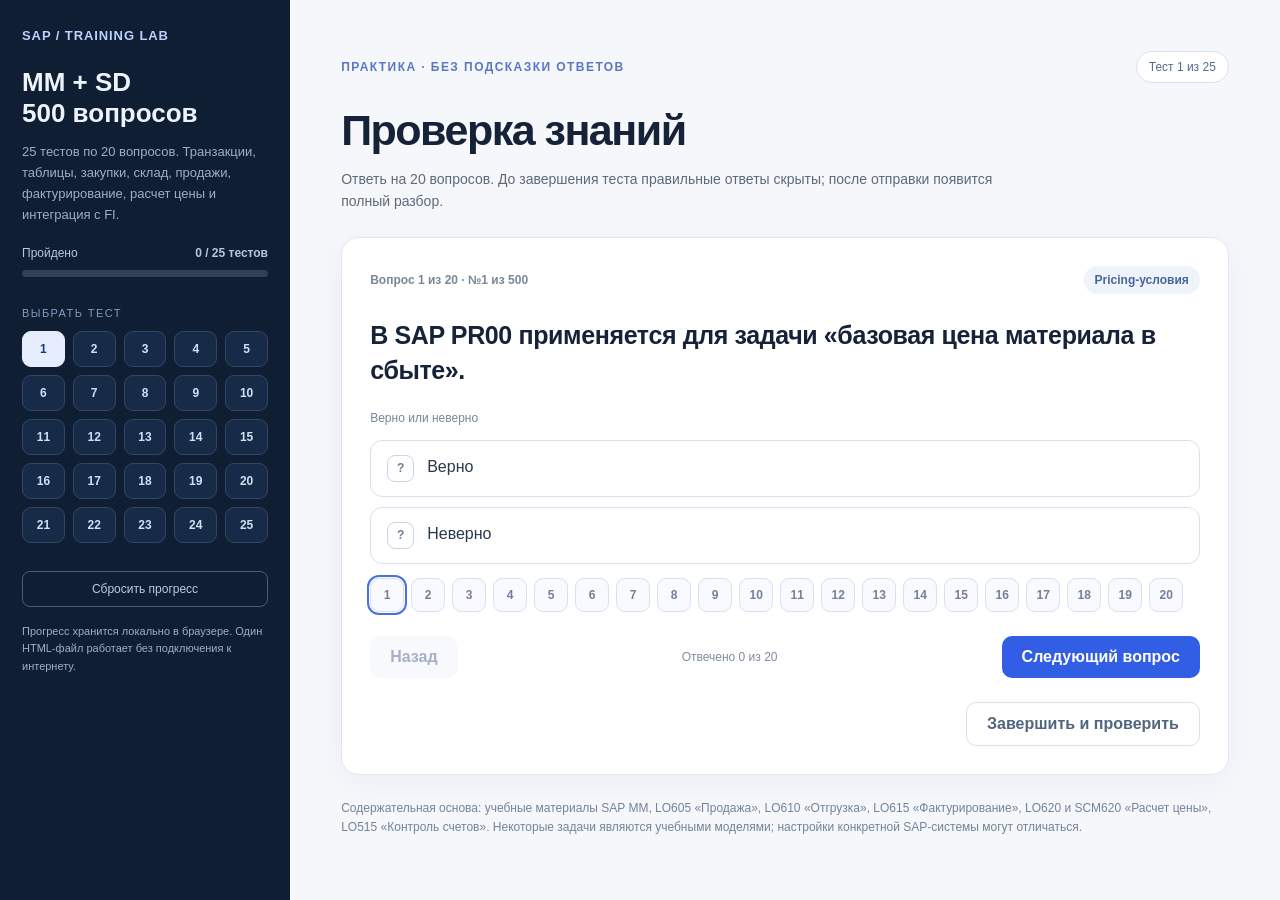
==== index.html @ 0d458604 "feat: publish SAP MM/SD trainer with 500 questions" ====
<!DOCTYPE html><html lang="ru"><head><meta charset="utf-8"><meta name="viewport" content="width=device-width,initial-scale=1"><title>SAP MM + SD · Тренажёр 500 вопросов</title><style>
:root{font-family:Inter,ui-sans-serif,-apple-system,BlinkMacSystemFont,"Segoe UI",sans-serif;color:#152238;background:#f5f7fb;--ink:#172235;--sub:#6b778a;--blue:#315ee5;--navy:#132847;--green:#1b7b5c;--red:#b33a43;--line:#dfe5ef}
*{box-sizing:border-box} body{margin:0} button{font:inherit;cursor:pointer}button:disabled{cursor:not-allowed;opacity:.44} .shell{display:flex;min-height:100vh}.sidebar{background:#101e34;color:#edf3fb;width:290px;flex:0 0 290px;padding:28px 22px;position:sticky;top:0;height:100vh;overflow:auto} .logo{font-weight:800;letter-spacing:.07em;font-size:13px;color:#bdd0ff}.sidebar h1{font-size:26px;line-height:1.2;margin:24px 0 12px}.sidebar p{font-size:13px;color:#9caec8;line-height:1.6}.statline{display:flex;justify-content:space-between;font-size:12px;color:#b6c7df;margin:20px 0 10px}.meter{height:7px;border-radius:30px;background:#314059;overflow:hidden}.meter span{display:block;height:100%;width:0;background:#88adff;border-radius:30px;transition:width .25s}.nav-title{margin:30px 0 12px;font-size:11px;text-transform:uppercase;letter-spacing:.13em;color:#839bbd}.sets{display:grid;grid-template-columns:repeat(5,1fr);gap:8px}.sets button{border:1px solid #334660;background:#172b48;color:#d2dff3;border-radius:9px;padding:10px 0;font-weight:700;font-size:12px}.sets button.active{background:#e5edff;color:#173887;border-color:#e5edff}.sets button.done{border-color:#2f806d;color:#9bebcd}.main{flex:1;min-width:0;padding:36px clamp(18px,4vw,76px);max-width:1180px;margin:auto}.top{display:flex;justify-content:space-between;gap:12px;align-items:center;margin-bottom:24px}.eyebrow{font-size:12px;letter-spacing:.12em;font-weight:750;color:#5878c3;text-transform:uppercase}.chip{border:1px solid #d8e2f4;border-radius:99px;background:white;color:#556b90;padding:8px 12px;font-size:12px}.heading{font-size:clamp(28px,3.6vw,43px);letter-spacing:-.035em;line-height:1.1;margin:7px 0 12px}.intro{color:#5d697a;font-size:14px;line-height:1.6;max-width:700px}.panel{background:white;border:1px solid #e2e6ee;border-radius:18px;box-shadow:0 8px 34px rgba(30,48,92,.045);padding:28px;margin:24px 0}.question-top{display:flex;justify-content:space-between;align-items:center;gap:12px;color:#7b8797;font-size:12px;font-weight:700}.topic{background:#eff3fc;color:#47669c;padding:7px 11px;border-radius:100px}.qtitle{font-size:clamp(19px,2.2vw,25px);line-height:1.43;letter-spacing:-.015em;margin:24px 0 22px;font-weight:730}.qtype{font-size:12px;color:#75869b;margin:0 0 15px}.opt{display:flex;gap:13px;text-align:left;align-items:flex-start;padding:14px 16px;border-radius:12px;border:1px solid #d9e1ee;background:#fff;width:100%;margin-bottom:10px;color:#29384d;line-height:1.45;transition:.13s}.opt:hover:not(:disabled){background:#f6f9ff;border-color:#95abe5}.opt.selected{background:#edf3ff;border-color:#5078dd}.opt .letter{border-radius:8px;border:1px solid #cbd5e5;min-width:27px;height:27px;display:grid;place-items:center;font-size:12px;font-weight:800;color:#6d7d92}.opt.selected .letter{color:#fff;background:#315ee5;border-color:#315ee5}.question-numbers{display:flex;flex-wrap:wrap;gap:7px;margin-top:14px}.question-numbers button{border:1px solid #d7e1f0;background:#f8faff;color:#738196;border-radius:9px;min-width:34px;height:34px;font-weight:700;font-size:12px}.question-numbers button.answered{background:#e5edff;color:#3457ad;border-color:#b5c9ff}.question-numbers button.active{outline:2px solid #4771e0;outline-offset:1px}.foot{display:flex;justify-content:space-between;align-items:center;gap:10px;margin-top:24px;flex-wrap:wrap}.btn{border:0;border-radius:10px;padding:12px 20px;font-weight:750;background:#315ee5;color:white}.btn.secondary{background:#eef2fb;color:#344d7e}.btn.dark{background:#152a49}.btn.ghost{border:1px solid #d9e1ee;color:#52657f;background:white}.tiny{font-size:12px;color:#7f8b9f}.score{font-size:54px;font-weight:850;letter-spacing:-.06em;margin:7px 0;color:#14335a}.metric-grid{display:grid;grid-template-columns:repeat(3,1fr);gap:12px;margin:19px 0}.metric{background:#f5f8fe;border-radius:12px;padding:14px}.metric b{font-size:25px}.metric span{display:block;font-size:12px;color:#667892;margin-top:5px}.result-card{border:1px solid #dde4ed;border-radius:14px;margin:12px 0;padding:18px 20px}.result-head{display:flex;gap:12px;align-items:center;margin-bottom:12px}.status{font-size:11px;font-weight:800;border-radius:7px;padding:6px 9px;background:#eaf7f0;color:#227256}.status.bad{background:#fff0f1;color:#ac3942}.choice{padding:10px 12px;border-radius:9px;border:1px solid #e0e5ec;margin:7px 0;font-size:13px;line-height:1.5}.choice.good{border-color:#9bd8ba;background:#edf9f2}.choice.bad{border-color:#e8a9ae;background:#fff2f2}.choice .why{display:block;color:#687485;font-size:12px;margin-top:6px}.flag{font-size:11px;font-weight:800;margin-left:7px;color:#155d43}.choice.bad .flag{color:#a73440}.detail-label{color:#718199;font-size:12px;margin-top:14px}.section-divider{height:1px;background:#e6ebf2;margin:25px 0}.summary-results{max-height:520px;overflow:auto}.filterbar{display:flex;gap:8px;flex-wrap:wrap;margin:18px 0}.filterbar button{border:1px solid #dce4ee;border-radius:9px;padding:9px 12px;background:#fff;color:#617089;font-size:13px}.filterbar button.active{background:#19395f;color:white}.warn{background:#fff8e8;border:1px solid #f2d79d;border-radius:10px;padding:12px 14px;font-size:13px;color:#8b6324;margin-top:12px}.smallcaps{font-size:11px;letter-spacing:.1em;color:#879ab3;text-transform:uppercase;font-weight:800} .footnote{font-size:12px;line-height:1.6;color:#738398}.focus-visible:focus{outline:2px solid #315ee5} .startbox{border-radius:13px;background:#f1f5fc;padding:20px;margin-top:20px}.hidden{display:none!important} .mobilebar{display:none} .reset{border:1px solid #475d7b;color:#bacbe2;background:transparent;border-radius:8px;padding:10px;font-size:12px;width:100%;margin-top:28px} @media(max-width:830px){.shell{display:block}.sidebar{position:relative;height:auto;width:100%;padding:20px}.sidebar h1{font-size:19px;margin:10px 0}.sidebar p{display:none}.sets{grid-template-columns:repeat(13,minmax(30px,1fr));overflow:auto}.nav-title{margin:14px 0 8px}.main{padding:22px 15px}.panel{padding:19px}.top{margin-top:2px}.metric-grid{grid-template-columns:repeat(3,1fr)}.sidebar .reset{margin-top:14px}}
</style></head><body><div class="shell"><aside class="sidebar"><div class="logo">SAP / TRAINING LAB</div><h1>MM + SD<br>500 вопросов</h1><p>25 тестов по 20 вопросов. Транзакции, таблицы, закупки, склад, продажи, фактурирование, расчет цены и интеграция с FI.</p><div class="statline"><span>Пройдено</span><b id="progressText">0 / 25 тестов</b></div><div class="meter"><span id="progress"></span></div><div class="nav-title">Выбрать тест</div><div id="setNav" class="sets"></div><button onclick="resetAll()" class="reset">Сбросить прогресс</button><p style="font-size:11px;margin-top:16px">Прогресс хранится локально в браузере. Один HTML-файл работает без подключения к интернету.</p></aside><main class="main"><div class="top"><span class="eyebrow">Практика · без подсказки ответов</span><span class="chip" id="testNum">Тест 1 из 25</span></div><h2 class="heading" id="pageTitle">Проверка знаний</h2><p class="intro" id="intro"></p><section class="panel" id="content"></section><p class="footnote">Содержательная основа: учебные материалы SAP MM, LO605 «Продажа», LO610 «Отгрузка», LO615 «Фактурирование», LO620 и SCM620 «Расчет цены», LO515 «Контроль счетов». Некоторые задачи являются учебными моделями; настройки конкретной SAP-системы могут отличаться.</p></main></div><script>
const BANK = [{"topic":"Pricing-условия","type":"tf","question":"В SAP PR00 применяется для задачи «базовая цена материала в сбыте».","options":[{"id":"true","label":"Верно","correct":true,"feedback":"Утверждение верно: PR00 — базовая цена материала в сбыте."},{"id":"false","label":"Неверно","correct":false,"feedback":"Неверная оценка: PR00 действительно означает «базовая цена материала в сбыте»."}],"explanation":"Утверждение верно: PR00 — базовая цена материала в сбыте.","id":1},{"topic":"MM-организация","type":"multi","question":"Выберите все правильные соответствия для раздела «MM-организация». ","options":[{"id":"A","label":"Company Code (балансовая единица) — ответственный закупщик либо группа сотрудников","correct":false,"feedback":"Для Company Code (балансовая единица) правильное назначение: организационная единица финансовой отчетности; описание в варианте относится к другому объекту."},{"id":"B","label":"Client (мандант) — высший изолированный уровень данных SAP","correct":true,"feedback":"Это корректное соответствие для Client (мандант)."},{"id":"C","label":"Purchasing Group (группа закупок) — организационная единица финансовой отчетности","correct":false,"feedback":"Для Purchasing Group (группа закупок) правильное назначение: ответственный закупщик либо группа сотрудников; описание в варианте относится к другому объекту."},{"id":"D","label":"Purchasing Organization (закупочная организация) — единица, отвечающая за закупки и условия с поставщиками","correct":true,"feedback":"Это корректное соответствие для Purchasing Organization (закупочная организация)."}],"explanation":"Правильные пары сопоставляют код или термин с его назначением; в неверных парах описания переставлены.","id":2},{"topic":"MM-движения","type":"tf","question":"В SAP 201 применяется для задачи «отпуск материала на место возникновения затрат».","options":[{"id":"true","label":"Верно","correct":true,"feedback":"Утверждение верно: 201 — отпуск материала на место возникновения затрат."},{"id":"false","label":"Неверно","correct":false,"feedback":"Неверная оценка: 201 действительно означает «отпуск материала на место возникновения затрат»."}],"explanation":"Утверждение верно: 201 — отпуск материала на место возникновения затрат.","id":3},{"topic":"SD-виды фактур","type":"single","question":"Нужно создать информационный документ для таможни без проводки дебиторской задолженности. Какой вид фактуры подходит?","options":[{"id":"A","label":"F2","correct":false,"feedback":"F2 не соответствует описанному действию; его назначение: стандартная фактура клиенту."},{"id":"B","label":"S1","correct":false,"feedback":"S1 не соответствует описанному действию; его назначение: сторнирование стандартной фактуры."},{"id":"C","label":"G2","correct":false,"feedback":"G2 не соответствует описанному действию; его назначение: кредитовое авизо клиенту."},{"id":"D","label":"F8","correct":true,"feedback":"F8 — счет-проформа, который не формирует обычную FI-проводку."}],"explanation":"F8 — счет-проформа, который не формирует обычную FI-проводку.","id":4},{"topic":"SD-процессы","type":"multi","question":"Выберите все правильные соответствия для раздела «SD-процессы». ","options":[{"id":"A","label":"Packing (упаковка) — оформление упаковки подготовленного товара","correct":true,"feedback":"Это корректное соответствие для Packing (упаковка)."},{"id":"B","label":"Sales Document Type (вид торгового документа) — управление обработкой торгового документа","correct":true,"feedback":"Это корректное соответствие для Sales Document Type (вид торгового документа)."},{"id":"C","label":"Item (позиция) Category (тип позиции) — определение подтверждаемого количества и срока","correct":false,"feedback":"Для Item (позиция) Category (тип позиции) правильное назначение: управление обработкой позиции торгового документа; описание в варианте относится к другому объекту."},{"id":"D","label":"Availability Check (проверка доступности) — управление обработкой позиции торгового документа","correct":false,"feedback":"Для Availability Check (проверка доступности) правильное назначение: определение подтверждаемого количества и срока; описание в варианте относится к другому объекту."}],"explanation":"Правильные пары сопоставляют код или термин с его назначением; в неверных парах описания переставлены.","id":5},{"topic":"SD-организация","type":"tf","question":"В SAP Division (сектор) применяется для задачи «организационная единица, отвечающая за сбыт».","options":[{"id":"true","label":"Верно","correct":false,"feedback":"Неверная оценка: Division (сектор) имеет другое назначение — организационная единица для направления ассортимента."},{"id":"false","label":"Неверно","correct":true,"feedback":"Утверждение неверно: Division (сектор) — организационная единица для направления ассортимента; формулировка «организационная единица, отвечающая за сбыт» относится к Sales Organization (сбытовая организация)."}],"explanation":"Утверждение неверно: Division (сектор) — организационная единица для направления ассортимента; формулировка «организационная единица, отвечающая за сбыт» относится к Sales Organization (сбытовая организация).","id":6},{"topic":"FI-транзакции","type":"single","question":"Какое назначение у объекта FBL1H?","options":[{"id":"A","label":"просмотр отдельных позиций основного счета","correct":false,"feedback":"Просмотр отдельных позиций основного счета — назначение FBL3H, а не FBL1H."},{"id":"B","label":"ручная исходящая оплата поставщику","correct":false,"feedback":"Ручная исходящая оплата поставщику — назначение F-53, а не FBL1H."},{"id":"C","label":"просмотр отдельных позиций поставщика","correct":true,"feedback":"FBL1H соответствует назначению: просмотр отдельных позиций поставщика."},{"id":"D","label":"изменение разрешенных полей бухгалтерского документа","correct":false,"feedback":"Изменение разрешенных полей бухгалтерского документа — назначение FB02, а не FBL1H."}],"explanation":"FBL1H: просмотр отдельных позиций поставщика. Контекст: кредиторская задолженность.","id":7},{"topic":"Технические транзакции","type":"single","question":"Какое назначение у объекта COND_AV?","options":[{"id":"A","label":"просмотр содержимого таблиц SAP","correct":false,"feedback":"Просмотр содержимого таблиц sap — назначение SE16N, а не COND_AV."},{"id":"B","label":"доступ к пользовательской настройке SAP","correct":false,"feedback":"Доступ к пользовательской настройке sap — назначение SPRO, а не COND_AV."},{"id":"C","label":"область массового ведения условий в контексте курса","correct":true,"feedback":"COND_AV соответствует назначению: область массового ведения условий в контексте курса."},{"id":"D","label":"ведение меню области","correct":false,"feedback":"Ведение меню области — назначение SE43, а не COND_AV."}],"explanation":"COND_AV: область массового ведения условий в контексте курса. Контекст: расчет цены.","id":8},{"topic":"SD-транзакции","type":"single","question":"Какое назначение у объекта VL10A?","options":[{"id":"A","label":"создание записи условия цены","correct":false,"feedback":"Создание записи условия цены — назначение VK11, а не VL10A."},{"id":"B","label":"сторнирование отпуска материала по исходящей поставке","correct":false,"feedback":"Сторнирование отпуска материала по исходящей поставке — назначение VL09, а не VL10A."},{"id":"C","label":"изменение заказа клиента","correct":false,"feedback":"Изменение заказа клиента — назначение VA02, а не VL10A."},{"id":"D","label":"список заказов к созданию поставок","correct":true,"feedback":"VL10A соответствует назначению: список заказов к созданию поставок."}],"explanation":"VL10A: список заказов к созданию поставок. Контекст: отгрузка.","id":9},{"topic":"SAP-таблицы","type":"single","question":"Какой код или термин соответствует задаче «количественная шкала записи условия» в разделе «SAP-таблицы»?","options":[{"id":"A","label":"KONH","correct":false,"feedback":"KONH соответствует другой операции: заголовок записи условия."},{"id":"B","label":"T052","correct":false,"feedback":"T052 соответствует другой операции: условия платежа."},{"id":"C","label":"KONM","correct":true,"feedback":"KONM используется для задачи: количественная шкала записи условия."},{"id":"D","label":"VBRP","correct":false,"feedback":"VBRP соответствует другой операции: позиции документа фактуры."}],"explanation":"Искомый объект — KONM. Количественная шкала записи условия.","id":10},{"topic":"MM-транзакции","type":"multi","question":"Выберите все правильные соответствия для раздела «MM-транзакции». ","options":[{"id":"A","label":"ME23N — просмотр заказа на поставку","correct":true,"feedback":"Это корректное соответствие для ME23N."},{"id":"B","label":"MB21 — изменение основной записи материала","correct":false,"feedback":"Для MB21 правильное назначение: создание резервирования; описание в варианте относится к другому объекту."},{"id":"C","label":"MM02 — создание резервирования","correct":false,"feedback":"Для MM02 правильное назначение: изменение основной записи материала; описание в варианте относится к другому объекту."},{"id":"D","label":"ME11 — создание инфозаписи закупки","correct":true,"feedback":"Это корректное соответствие для ME11."}],"explanation":"Правильные пары сопоставляют код или термин с его назначением; в неверных парах описания переставлены.","id":11},{"topic":"SAP-поля","type":"single","question":"Какое назначение у объекта KOMPAZD?","options":[{"id":"A","label":"группа расчета цены материала","correct":false,"feedback":"Группа расчета цены материала — назначение KONDM, а не KOMPAZD."},{"id":"B","label":"статус обработки записи условия","correct":false,"feedback":"Статус обработки записи условия — назначение KBSTAT, а не KOMPAZD."},{"id":"C","label":"статус деблокирования записи условия","correct":false,"feedback":"Статус деблокирования записи условия — назначение KFRST, а не KOMPAZD."},{"id":"D","label":"коммуникационная структура для доступа к данным pricing","correct":true,"feedback":"KOMPAZD соответствует назначению: коммуникационная структура для доступа к данным pricing."}],"explanation":"KOMPAZD: коммуникационная структура для доступа к данным pricing. Контекст: настройка.","id":12},{"topic":"Pricing-типы копирования","type":"single","question":"Какое назначение у объекта G?","options":[{"id":"A","label":"перенос цены с повторным определением налогов","correct":true,"feedback":"G соответствует назначению: перенос цены с повторным определением налогов."},{"id":"B","label":"перенос ценовых элементов без изменений","correct":false,"feedback":"Перенос ценовых элементов без изменений — назначение D, а не G."},{"id":"C","label":"перенос цены с повторным определением фрахта","correct":false,"feedback":"Перенос цены с повторным определением фрахта — назначение H, а не G."},{"id":"D","label":"копирование условий с обновлением шкал","correct":false,"feedback":"Копирование условий с обновлением шкал — назначение A, а не G."}],"explanation":"G: перенос цены с повторным определением налогов. Контекст: копирование цен.","id":13},{"topic":"Pricing-исключение","type":"single","question":"Какое назначение у объекта D?","options":[{"id":"A","label":"выбор наименее выгодной записи одного вида условия","correct":false,"feedback":"Выбор наименее выгодной записи одного вида условия — назначение E, а не D."},{"id":"B","label":"выбор наиболее выгодной записи одного вида условия","correct":false,"feedback":"Выбор наиболее выгодной записи одного вида условия — назначение B, а не D."},{"id":"C","label":"отключение второй группы при наличии условия первой","correct":true,"feedback":"D соответствует назначению: отключение второй группы при наличии условия первой."},{"id":"D","label":"сравнение двух групп по итоговой цене и выбор наиболее выгодной","correct":false,"feedback":"Сравнение двух групп по итоговой цене и выбор наиболее выгодной — назначение C, а не D."}],"explanation":"D: отключение второй группы при наличии условия первой. Контекст: исключение условий.","id":14},{"topic":"SD-партнеры","type":"single","question":"Какое назначение у объекта Sold-to Party (заказчик)?","options":[{"id":"A","label":"сторона, оплачивающая счет","correct":false,"feedback":"Сторона, оплачивающая счет — назначение Payer (плательщик), а не Sold-to Party (заказчик)."},{"id":"B","label":"сторона, получающая документ фактуры","correct":false,"feedback":"Сторона, получающая документ фактуры — назначение Bill-to Party (получатель счета), а не Sold-to Party (заказчик)."},{"id":"C","label":"сторона, размещающая заказ","correct":true,"feedback":"Sold-to Party (заказчик) соответствует назначению: сторона, размещающая заказ."},{"id":"D","label":"сторона, получающая поставку","correct":false,"feedback":"Сторона, получающая поставку — назначение Ship-to Party (получатель материала), а не Sold-to Party (заказчик)."}],"explanation":"Sold-to Party (заказчик): сторона, размещающая заказ. Контекст: партнерские функции.","id":15},{"topic":"Pricing-понятия","type":"single","question":"Нужно ограничить сумму применения скидки накопленным максимумом. Какой механизм подходит?","options":[{"id":"A","label":"Subtotal (промежуточная сумма)","correct":false,"feedback":"Subtotal (промежуточная сумма) не соответствует описанному действию; его назначение: сохранение промежуточного значения в схеме."},{"id":"B","label":"Header Condition (условие заголовка)","correct":false,"feedback":"Header Condition (условие заголовка) не соответствует описанному действию; его назначение: условие на весь документ с распределением по позициям."},{"id":"C","label":"Condition Update (обновление условия)","correct":true,"feedback":"Обновление условия отслеживает накопленные суммы и предельные значения."},{"id":"D","label":"Condition Index (индекс условий)","correct":false,"feedback":"Condition Index (индекс условий) не соответствует описанному действию; его назначение: инструмент поиска и анализа записей условий."}],"explanation":"Обновление условия отслеживает накопленные суммы и предельные значения.","id":16},{"topic":"Pricing-условия","type":"tf","question":"В SAP NRAB применяется для задачи «скидка для включенного натурального рабата в одной строке».","options":[{"id":"true","label":"Верно","correct":true,"feedback":"Утверждение верно: NRAB — скидка для включенного натурального рабата в одной строке."},{"id":"false","label":"Неверно","correct":false,"feedback":"Неверная оценка: NRAB действительно означает «скидка для включенного натурального рабата в одной строке»."}],"explanation":"Утверждение верно: NRAB — скидка для включенного натурального рабата в одной строке.","id":17},{"topic":"MM-организация","type":"single","question":"Какое назначение у объекта Storage Location (склад)?","options":[{"id":"A","label":"единица учета запасов в пределах завода","correct":true,"feedback":"Storage Location (склад) соответствует назначению: единица учета запасов в пределах завода."},{"id":"B","label":"организационная единица финансовой отчетности","correct":false,"feedback":"Организационная единица финансовой отчетности — назначение Company Code (балансовая единица), а не Storage Location (склад)."},{"id":"C","label":"единица, отвечающая за закупки и условия с поставщиками","correct":false,"feedback":"Единица, отвечающая за закупки и условия с поставщиками — назначение Purchasing Organization (закупочная организация), а не Storage Location (склад)."},{"id":"D","label":"высший изолированный уровень данных SAP","correct":false,"feedback":"Высший изолированный уровень данных sap — назначение Client (мандант), а не Storage Location (склад)."}],"explanation":"Storage Location (склад): единица учета запасов в пределах завода. Контекст: организационная структура.","id":18},{"topic":"MM-движения","type":"single","question":"Товар требуется вернуть поставщику по отдельному заказу на возврат. Какое движение применить?","options":[{"id":"A","label":"161","correct":true,"feedback":"161 относится к возврату по заказу на возврат."},{"id":"B","label":"102","correct":false,"feedback":"102 не соответствует описанному действию; его назначение: сторнирование поступления по движению 101."},{"id":"C","label":"601","correct":false,"feedback":"601 не соответствует описанному действию; его назначение: отпуск материала клиенту при отгрузке."},{"id":"D","label":"122","correct":false,"feedback":"122 не соответствует описанному действию; его назначение: возврат материала поставщику относительно поступления."}],"explanation":"161 относится к возврату по заказу на возврат.","id":19},{"topic":"SD-виды фактур","type":"single","question":"Какой код или термин соответствует задаче «межфирменное кредитовое авизо» в разделе «SD-виды фактур»?","options":[{"id":"A","label":"LG","correct":false,"feedback":"LG соответствует другой операции: список кредитовых авизо."},{"id":"B","label":"IG","correct":true,"feedback":"IG используется для задачи: межфирменное кредитовое авизо."},{"id":"C","label":"LR","correct":false,"feedback":"LR соответствует другой операции: список счетов-фактур."},{"id":"D","label":"S2","correct":false,"feedback":"S2 соответствует другой операции: сторнирование кредитового авизо."}],"explanation":"Искомый объект — IG. Межфирменное кредитовое авизо.","id":20},{"topic":"SD-процессы","type":"single","question":"Какой код или термин соответствует задаче «управление обработкой торгового документа» в разделе «SD-процессы»?","options":[{"id":"A","label":"Sales Document Type (вид торгового документа)","correct":true,"feedback":"Sales Document Type (вид торгового документа) используется для задачи: управление обработкой торгового документа."},{"id":"B","label":"Availability Check (проверка доступности)","correct":false,"feedback":"Availability Check (проверка доступности) соответствует другой операции: определение подтверждаемого количества и срока."},{"id":"C","label":"Item (позиция) Category (тип позиции)","correct":false,"feedback":"Item (позиция) Category (тип позиции) соответствует другой операции: управление обработкой позиции торгового документа."},{"id":"D","label":"Schedule Line (строка графика поставок)","correct":false,"feedback":"Schedule Line (строка графика поставок) соответствует другой операции: уровень заказа с датой и подтвержденным количеством."}],"explanation":"Искомый объект — Sales Document Type (вид торгового документа). Управление обработкой торгового документа.","id":21},{"topic":"SD-организация","type":"single","question":"Какой код или термин соответствует задаче «организационная единица для региональной структуры продаж» в разделе «SD-организация»?","options":[{"id":"A","label":"Plant (завод)","correct":false,"feedback":"Plant (завод) соответствует другой операции: организационная единица для материальных запасов."},{"id":"B","label":"Sales Area (рынок сбыта)","correct":false,"feedback":"Sales Area (рынок сбыта) соответствует другой операции: комбинация сбытовой организации, канала сбыта и сектора."},{"id":"C","label":"Sales Organization (сбытовая организация)","correct":false,"feedback":"Sales Organization (сбытовая организация) соответствует другой операции: организационная единица, отвечающая за сбыт."},{"id":"D","label":"Sales Office (отдел сбыта)","correct":true,"feedback":"Sales Office (отдел сбыта) используется для задачи: организационная единица для региональной структуры продаж."}],"explanation":"Искомый объект — Sales Office (отдел сбыта). Организационная единица для региональной структуры продаж.","id":22},{"topic":"FI-транзакции","type":"multi","question":"Выберите все правильные соответствия для раздела «FI-транзакции». ","options":[{"id":"A","label":"FB03 — просмотр бухгалтерского документа","correct":true,"feedback":"Это корректное соответствие для FB03."},{"id":"B","label":"FBL3H — ручная исходящая оплата поставщику","correct":false,"feedback":"Для FBL3H правильное назначение: просмотр отдельных позиций основного счета; описание в варианте относится к другому объекту."},{"id":"C","label":"F-53 — просмотр отдельных позиций основного счета","correct":false,"feedback":"Для F-53 правильное назначение: ручная исходящая оплата поставщику; описание в варианте относится к другому объекту."},{"id":"D","label":"FAGLB03 — просмотр оборотов и сальдо основного счета","correct":true,"feedback":"Это корректное соответствие для FAGLB03."}],"explanation":"Правильные пары сопоставляют код или термин с его назначением; в неверных парах описания переставлены.","id":23},{"topic":"Технические транзакции","type":"single","question":"Какой код или термин соответствует задаче «доступ к пользовательской настройке SAP» в разделе «Технические транзакции»?","options":[{"id":"A","label":"SE43","correct":false,"feedback":"SE43 соответствует другой операции: ведение меню области."},{"id":"B","label":"SE16N","correct":false,"feedback":"SE16N соответствует другой операции: просмотр содержимого таблиц SAP."},{"id":"C","label":"COND_AV","correct":false,"feedback":"COND_AV соответствует другой операции: область массового ведения условий в контексте курса."},{"id":"D","label":"SPRO","correct":true,"feedback":"SPRO используется для задачи: доступ к пользовательской настройке SAP."}],"explanation":"Искомый объект — SPRO. Доступ к пользовательской настройке sap.","id":24},{"topic":"SD-транзакции","type":"tf","question":"В SAP VF01 применяется для задачи «создание исходящей поставки».","options":[{"id":"true","label":"Верно","correct":false,"feedback":"Неверная оценка: VF01 имеет другое назначение — создание документа фактуры."},{"id":"false","label":"Неверно","correct":true,"feedback":"Утверждение неверно: VF01 — создание документа фактуры; формулировка «создание исходящей поставки» относится к VL01N."}],"explanation":"Утверждение неверно: VF01 — создание документа фактуры; формулировка «создание исходящей поставки» относится к VL01N.","id":25},{"topic":"SAP-таблицы","type":"single","question":"Для бонуса необходимо посмотреть данные соглашения. Какая таблица?","options":[{"id":"A","label":"KONA","correct":true,"feedback":"KONA связана с соглашениями о бонусе."},{"id":"B","label":"VBRP","correct":false,"feedback":"VBRP не соответствует описанному действию; его назначение: позиции документа фактуры."},{"id":"C","label":"KONP","correct":false,"feedback":"KONP не соответствует описанному действию; его назначение: позиция записи условия."},{"id":"D","label":"T052","correct":false,"feedback":"T052 не соответствует описанному действию; его назначение: условия платежа."}],"explanation":"KONA связана с соглашениями о бонусе.","id":26},{"topic":"MM-транзакции","type":"single","question":"Какое назначение у объекта MM02?","options":[{"id":"A","label":"создание основной записи материала","correct":false,"feedback":"Создание основной записи материала — назначение MM01, а не MM02."},{"id":"B","label":"просмотр складских остатков","correct":false,"feedback":"Просмотр складских остатков — назначение MB52, а не MM02."},{"id":"C","label":"изменение основной записи материала","correct":true,"feedback":"MM02 соответствует назначению: изменение основной записи материала."},{"id":"D","label":"изменение резервирования","correct":false,"feedback":"Изменение резервирования — назначение MB22, а не MM02."}],"explanation":"MM02: изменение основной записи материала. Контекст: основные данные.","id":27},{"topic":"SAP-поля","type":"tf","question":"В SAP KBSTAT применяется для задачи «коммуникационная структура для доступа к данным pricing».","options":[{"id":"true","label":"Верно","correct":false,"feedback":"Неверная оценка: KBSTAT имеет другое назначение — статус обработки записи условия."},{"id":"false","label":"Неверно","correct":true,"feedback":"Утверждение неверно: KBSTAT — статус обработки записи условия; формулировка «коммуникационная структура для доступа к данным pricing» относится к KOMPAZD."}],"explanation":"Утверждение неверно: KBSTAT — статус обработки записи условия; формулировка «коммуникационная структура для доступа к данным pricing» относится к KOMPAZD.","id":28},{"topic":"Pricing-типы копирования","type":"multi","question":"Выберите все правильные соответствия для раздела «Pricing (расчет цены)-типы копирования». ","options":[{"id":"A","label":"H — повторный полный расчет цены","correct":false,"feedback":"Для H правильное назначение: перенос цены с повторным определением фрахта; описание в варианте относится к другому объекту."},{"id":"B","label":"B — перенос цены с повторным определением фрахта","correct":false,"feedback":"Для B правильное назначение: повторный полный расчет цены; описание в варианте относится к другому объекту."},{"id":"C","label":"G — перенос цены с повторным определением налогов","correct":true,"feedback":"Это корректное соответствие для G."},{"id":"D","label":"D — перенос ценовых элементов без изменений","correct":true,"feedback":"Это корректное соответствие для D."}],"explanation":"Правильные пары сопоставляют код или термин с его назначением; в неверных парах описания переставлены.","id":29},{"topic":"Pricing-исключение","type":"single","question":"Какое назначение у объекта A?","options":[{"id":"A","label":"выбор наиболее выгодного условия в группе","correct":true,"feedback":"A соответствует назначению: выбор наиболее выгодного условия в группе."},{"id":"B","label":"выбор наиболее выгодной записи одного вида условия","correct":false,"feedback":"Выбор наиболее выгодной записи одного вида условия — назначение B, а не A."},{"id":"C","label":"выбор наименее выгодного условия в группе","correct":false,"feedback":"Выбор наименее выгодного условия в группе — назначение L, а не A."},{"id":"D","label":"отключение второй группы при наличии условия первой","correct":false,"feedback":"Отключение второй группы при наличии условия первой — назначение D, а не A."}],"explanation":"A: выбор наиболее выгодного условия в группе. Контекст: исключение условий.","id":30},{"topic":"SD-партнеры","type":"single","question":"Какое назначение у объекта Bill-to Party (получатель счета)?","options":[{"id":"A","label":"сторона, оплачивающая счет","correct":false,"feedback":"Сторона, оплачивающая счет — назначение Payer (плательщик), а не Bill-to Party (получатель счета)."},{"id":"B","label":"сторона, получающая документ фактуры","correct":true,"feedback":"Bill-to Party (получатель счета) соответствует назначению: сторона, получающая документ фактуры."},{"id":"C","label":"сторона, получающая поставку","correct":false,"feedback":"Сторона, получающая поставку — назначение Ship-to Party (получатель материала), а не Bill-to Party (получатель счета)."},{"id":"D","label":"сторона, размещающая заказ","correct":false,"feedback":"Сторона, размещающая заказ — назначение Sold-to Party (заказчик), а не Bill-to Party (получатель счета)."}],"explanation":"Bill-to Party (получатель счета): сторона, получающая документ фактуры. Контекст: партнерские функции.","id":31},{"topic":"Pricing-понятия","type":"single","question":"Какое назначение у объекта Condition Exclusion (исключение условий)?","options":[{"id":"A","label":"деактивация конкурирующих ценовых условий","correct":true,"feedback":"Condition Exclusion (исключение условий) соответствует назначению: деактивация конкурирующих ценовых условий."},{"id":"B","label":"определяет смысл и способ расчета ценового элемента","correct":false,"feedback":"Определяет смысл и способ расчета ценового элемента — назначение Condition Type (вид условия), а не Condition Exclusion (исключение условий)."},{"id":"C","label":"условия ретроспективного бонуса по обороту","correct":false,"feedback":"Условия ретроспективного бонуса по обороту — назначение Rebate Agreement (соглашение о бонусе), а не Condition Exclusion (исключение условий)."},{"id":"D","label":"инструмент поиска и анализа записей условий","correct":false,"feedback":"Инструмент поиска и анализа записей условий — назначение Condition Index (индекс условий), а не Condition Exclusion (исключение условий)."}],"explanation":"Condition Exclusion (исключение условий): деактивация конкурирующих ценовых условий. Контекст: техника условий.","id":32},{"topic":"Pricing-условия","type":"single","question":"Нужно вычислить скидку для включенного натурального рабата без отдельной бесплатной позиции. Что применить?","options":[{"id":"A","label":"R100","correct":false,"feedback":"R100 не соответствует описанному действию; его назначение: стопроцентная скидка бесплатной позиции."},{"id":"B","label":"VPRS","correct":false,"feedback":"VPRS не соответствует описанному действию; его назначение: статистическая себестоимость материала."},{"id":"C","label":"NRAB","correct":true,"feedback":"NRAB применяется для однострочного варианта включенного натурального рабата."},{"id":"D","label":"NA00","correct":false,"feedback":"NA00 не соответствует описанному действию; его назначение: условие определения натурального рабата в учебном сценарии."}],"explanation":"NRAB применяется для однострочного варианта включенного натурального рабата.","id":33},{"topic":"MM-организация","type":"multi","question":"Выберите все правильные соответствия для раздела «MM-организация». ","options":[{"id":"A","label":"Purchasing Organization (закупочная организация) — единица, отвечающая за закупки и условия с поставщиками","correct":true,"feedback":"Это корректное соответствие для Purchasing Organization (закупочная организация)."},{"id":"B","label":"Company Code (балансовая единица) — организационная единица финансовой отчетности","correct":true,"feedback":"Это корректное соответствие для Company Code (балансовая единица)."},{"id":"C","label":"Purchasing Group (группа закупок) — единица учета запасов в пределах завода","correct":false,"feedback":"Для Purchasing Group (группа закупок) правильное назначение: ответственный закупщик либо группа сотрудников; описание в варианте относится к другому объекту."},{"id":"D","label":"Storage Location (склад) — ответственный закупщик либо группа сотрудников","correct":false,"feedback":"Для Storage Location (склад) правильное назначение: единица учета запасов в пределах завода; описание в варианте относится к другому объекту."}],"explanation":"Правильные пары сопоставляют код или термин с его назначением; в неверных парах описания переставлены.","id":34},{"topic":"MM-движения","type":"multi","question":"Выберите все правильные соответствия для раздела «MM-движения». ","options":[{"id":"A","label":"311 — отпуск материала на место возникновения затрат","correct":false,"feedback":"Для 311 правильное назначение: перемещение материала между складами внутри завода; описание в варианте относится к другому объекту."},{"id":"B","label":"201 — перемещение материала между складами внутри завода","correct":false,"feedback":"Для 201 правильное назначение: отпуск материала на место возникновения затрат; описание в варианте относится к другому объекту."},{"id":"C","label":"501 — прочее поступление материала без ссылки на заказ на поставку","correct":true,"feedback":"Это корректное соответствие для 501."},{"id":"D","label":"101 — поступление материала по заказу на поставку","correct":true,"feedback":"Это корректное соответствие для 101."}],"explanation":"Правильные пары сопоставляют код или термин с его назначением; в неверных парах описания переставлены.","id":35},{"topic":"SD-виды фактур","type":"multi","question":"Выберите все правильные соответствия для раздела «SD-виды фактур». ","options":[{"id":"A","label":"IG — межфирменное кредитовое авизо","correct":true,"feedback":"Это корректное соответствие для IG."},{"id":"B","label":"F2 — стандартная фактура клиенту","correct":true,"feedback":"Это корректное соответствие для F2."},{"id":"C","label":"L2 — сторнирование кредитового авизо","correct":false,"feedback":"Для L2 правильное назначение: дебетовое авизо клиенту; описание в варианте относится к другому объекту."},{"id":"D","label":"S2 — дебетовое авизо клиенту","correct":false,"feedback":"Для S2 правильное назначение: сторнирование кредитового авизо; описание в варианте относится к другому объекту."}],"explanation":"Правильные пары сопоставляют код или термин с его назначением; в неверных парах описания переставлены.","id":36},{"topic":"SD-процессы","type":"multi","question":"Выберите все правильные соответствия для раздела «SD-процессы». ","options":[{"id":"A","label":"Packing (упаковка) — оформление упаковки подготовленного товара","correct":true,"feedback":"Это корректное соответствие для Packing (упаковка)."},{"id":"B","label":"Schedule Line Category (тип строки графика поставок) — уровень заказа с датой и подтвержденным количеством","correct":false,"feedback":"Для Schedule Line Category (тип строки графика поставок) правильное назначение: управление обработкой графика и передачи потребностей; описание в варианте относится к другому объекту."},{"id":"C","label":"Schedule Line (строка графика поставок) — управление обработкой графика и передачи потребностей","correct":false,"feedback":"Для Schedule Line (строка графика поставок) правильное назначение: уровень заказа с датой и подтвержденным количеством; описание в варианте относится к другому объекту."},{"id":"D","label":"Post Goods Issue (отпуск материала) — проводка фактического отпуска материала клиенту","correct":true,"feedback":"Это корректное соответствие для Post Goods Issue (отпуск материала)."}],"explanation":"Правильные пары сопоставляют код или термин с его назначением; в неверных парах описания переставлены.","id":37},{"topic":"SD-организация","type":"single","question":"Какое назначение у объекта Sales Office (отдел сбыта)?","options":[{"id":"A","label":"организационная единица для материальных запасов","correct":false,"feedback":"Организационная единица для материальных запасов — назначение Plant (завод), а не Sales Office (отдел сбыта)."},{"id":"B","label":"организационная единица для региональной структуры продаж","correct":true,"feedback":"Sales Office (отдел сбыта) соответствует назначению: организационная единица для региональной структуры продаж."},{"id":"C","label":"комбинация сбытовой организации, канала сбыта и сектора","correct":false,"feedback":"Комбинация сбытовой организации, канала сбыта и сектора — назначение Sales Area (рынок сбыта), а не Sales Office (отдел сбыта)."},{"id":"D","label":"организационная единица, отвечающая за сбыт","correct":false,"feedback":"Организационная единица, отвечающая за сбыт — назначение Sales Organization (сбытовая организация), а не Sales Office (отдел сбыта)."}],"explanation":"Sales Office (отдел сбыта): организационная единица для региональной структуры продаж. Контекст: организационная структура.","id":38},{"topic":"FI-транзакции","type":"single","question":"Какое назначение у объекта FB02?","options":[{"id":"A","label":"изменение разрешенных полей бухгалтерского документа","correct":true,"feedback":"FB02 соответствует назначению: изменение разрешенных полей бухгалтерского документа."},{"id":"B","label":"просмотр бухгалтерского документа","correct":false,"feedback":"Просмотр бухгалтерского документа — назначение FB03, а не FB02."},{"id":"C","label":"просмотр оборотов и сальдо основного счета","correct":false,"feedback":"Просмотр оборотов и сальдо основного счета — назначение FAGLB03, а не FB02."},{"id":"D","label":"просмотр отдельных позиций поставщика","correct":false,"feedback":"Просмотр отдельных позиций поставщика — назначение FBL1H, а не FB02."}],"explanation":"FB02: изменение разрешенных полей бухгалтерского документа. Контекст: анализ проводок.","id":39},{"topic":"Технические транзакции","type":"single","question":"Какой код или термин соответствует задаче «просмотр содержимого таблиц SAP» в разделе «Технические транзакции»?","options":[{"id":"A","label":"SE16N","correct":true,"feedback":"SE16N используется для задачи: просмотр содержимого таблиц SAP."},{"id":"B","label":"SPRO","correct":false,"feedback":"SPRO соответствует другой операции: доступ к пользовательской настройке SAP."},{"id":"C","label":"COND_AV","correct":false,"feedback":"COND_AV соответствует другой операции: область массового ведения условий в контексте курса."},{"id":"D","label":"SE43","correct":false,"feedback":"SE43 соответствует другой операции: ведение меню области."}],"explanation":"Искомый объект — SE16N. Просмотр содержимого таблиц sap.","id":40},{"topic":"SD-транзакции","type":"single","question":"Какое назначение у объекта VA03?","options":[{"id":"A","label":"создание записи условия цены","correct":false,"feedback":"Создание записи условия цены — назначение VK11, а не VA03."},{"id":"B","label":"создание исходящей поставки","correct":false,"feedback":"Создание исходящей поставки — назначение VL01N, а не VA03."},{"id":"C","label":"просмотр документа фактуры","correct":false,"feedback":"Просмотр документа фактуры — назначение VF03, а не VA03."},{"id":"D","label":"просмотр заказа клиента","correct":true,"feedback":"VA03 соответствует назначению: просмотр заказа клиента."}],"explanation":"VA03: просмотр заказа клиента. Контекст: продажа.","id":41},{"topic":"SAP-таблицы","type":"multi","question":"Выберите все правильные соответствия для раздела «SAP-таблицы». ","options":[{"id":"A","label":"KONW — стоимостная шкала записи условия","correct":true,"feedback":"Это корректное соответствие для KONW."},{"id":"B","label":"KONH — таблицы условий с комбинациями ключевых полей","correct":false,"feedback":"Для KONH правильное назначение: заголовок записи условия; описание в варианте относится к другому объекту."},{"id":"C","label":"Axxx — заголовок записи условия","correct":false,"feedback":"Для Axxx правильное назначение: таблицы условий с комбинациями ключевых полей; описание в варианте относится к другому объекту."},{"id":"D","label":"KONM — количественная шкала записи условия","correct":true,"feedback":"Это корректное соответствие для KONM."}],"explanation":"Правильные пары сопоставляют код или термин с его назначением; в неверных парах описания переставлены.","id":42},{"topic":"MM-транзакции","type":"single","question":"Какое назначение у объекта CO09?","options":[{"id":"A","label":"анализ доступности материала","correct":true,"feedback":"CO09 соответствует назначению: анализ доступности материала."},{"id":"B","label":"просмотр основной записи материала","correct":false,"feedback":"Просмотр основной записи материала — назначение MM03, а не CO09."},{"id":"C","label":"создание заказа на поставку","correct":false,"feedback":"Создание заказа на поставку — назначение ME21N, а не CO09."},{"id":"D","label":"просмотр резервирования","correct":false,"feedback":"Просмотр резервирования — назначение MB23, а не CO09."}],"explanation":"CO09: анализ доступности материала. Контекст: проверка обеспечения.","id":43},{"topic":"SAP-поля","type":"tf","question":"В SAP KONDM применяется для задачи «коммуникационная структура для доступа к данным pricing».","options":[{"id":"true","label":"Верно","correct":false,"feedback":"Неверная оценка: KONDM имеет другое назначение — группа расчета цены материала."},{"id":"false","label":"Неверно","correct":true,"feedback":"Утверждение неверно: KONDM — группа расчета цены материала; формулировка «коммуникационная структура для доступа к данным pricing» относится к KOMPAZD."}],"explanation":"Утверждение неверно: KONDM — группа расчета цены материала; формулировка «коммуникационная структура для доступа к данным pricing» относится к KOMPAZD.","id":44},{"topic":"Pricing-типы копирования","type":"single","question":"При копировании требуется сохранить ручные скидки и пересчитать остальные условия. Какой вид расчета цен?","options":[{"id":"A","label":"C","correct":true,"feedback":"C сохраняет ручные условия и выполняет новый расчет остальных."},{"id":"B","label":"A","correct":false,"feedback":"A не соответствует описанному действию; его назначение: копирование условий с обновлением шкал."},{"id":"C","label":"D","correct":false,"feedback":"D не соответствует описанному действию; его назначение: перенос ценовых элементов без изменений."},{"id":"D","label":"B","correct":false,"feedback":"B не соответствует описанному действию; его назначение: повторный полный расчет цены."}],"explanation":"C сохраняет ручные условия и выполняет новый расчет остальных.","id":45},{"topic":"Pricing-исключение","type":"multi","question":"Выберите все правильные соответствия для раздела «Pricing (расчет цены)-исключение». ","options":[{"id":"A","label":"D — отключение второй группы при наличии условия первой","correct":true,"feedback":"Это корректное соответствие для D."},{"id":"B","label":"B — сравнение двух групп и выбор наименее выгодной","correct":false,"feedback":"Для B правильное назначение: выбор наиболее выгодной записи одного вида условия; описание в варианте относится к другому объекту."},{"id":"C","label":"F — выбор наиболее выгодной записи одного вида условия","correct":false,"feedback":"Для F правильное назначение: сравнение двух групп и выбор наименее выгодной; описание в варианте относится к другому объекту."},{"id":"D","label":"L — выбор наименее выгодного условия в группе","correct":true,"feedback":"Это корректное соответствие для L."}],"explanation":"Правильные пары сопоставляют код или термин с его назначением; в неверных парах описания переставлены.","id":46},{"topic":"SD-партнеры","type":"single","question":"Какой код или термин соответствует задаче «сторона, получающая поставку» в разделе «SD-партнеры»?","options":[{"id":"A","label":"Sold-to Party (заказчик)","correct":false,"feedback":"Sold-to Party (заказчик) соответствует другой операции: сторона, размещающая заказ."},{"id":"B","label":"Payer (плательщик)","correct":false,"feedback":"Payer (плательщик) соответствует другой операции: сторона, оплачивающая счет."},{"id":"C","label":"Ship-to Party (получатель материала)","correct":true,"feedback":"Ship-to Party (получатель материала) используется для задачи: сторона, получающая поставку."},{"id":"D","label":"Bill-to Party (получатель счета)","correct":false,"feedback":"Bill-to Party (получатель счета) соответствует другой операции: сторона, получающая документ фактуры."}],"explanation":"Искомый объект — Ship-to Party (получатель материала). Сторона, получающая поставку.","id":47},{"topic":"Pricing-понятия","type":"multi","question":"Выберите все правильные соответствия для раздела «Pricing (расчет цены)-понятия». ","options":[{"id":"A","label":"Condition Index (индекс условий) — инструмент поиска и анализа записей условий","correct":true,"feedback":"Это корректное соответствие для Condition Index (индекс условий)."},{"id":"B","label":"Requirement (потребность) — предпосылка применения условия или доступа","correct":true,"feedback":"Это корректное соответствие для Requirement (потребность)."},{"id":"C","label":"Condition Exclusion (исключение условий) — стратегия поиска действительной записи условия","correct":false,"feedback":"Для Condition Exclusion (исключение условий) правильное назначение: деактивация конкурирующих ценовых условий; описание в варианте относится к другому объекту."},{"id":"D","label":"Access Sequence (последовательность доступа) — деактивация конкурирующих ценовых условий","correct":false,"feedback":"Для Access Sequence (последовательность доступа) правильное назначение: стратегия поиска действительной записи условия; описание в варианте относится к другому объекту."}],"explanation":"Правильные пары сопоставляют код или термин с его назначением; в неверных парах описания переставлены.","id":48},{"topic":"Pricing-условия","type":"single","question":"Менеджер вручную устанавливает стоимость нетто одной позиции и деактивирует ее первоначальные условия. Что применить?","options":[{"id":"A","label":"PN00","correct":true,"feedback":"PN00 применяется на уровне отдельной позиции."},{"id":"B","label":"PMIN","correct":false,"feedback":"PMIN не соответствует описанному действию; его назначение: надбавка до минимальной цены материала."},{"id":"C","label":"AMIW","correct":false,"feedback":"AMIW не соответствует описанному действию; его назначение: статистическая минимальная стоимость заказа."},{"id":"D","label":"HM00","correct":false,"feedback":"HM00 не соответствует описанному действию; его назначение: ручная стоимость всего заказа с распределением по позициям."}],"explanation":"PN00 применяется на уровне отдельной позиции.","id":49},{"topic":"MM-организация","type":"multi","question":"Выберите все правильные соответствия для раздела «MM-организация». ","options":[{"id":"A","label":"Purchasing Group (группа закупок) — ответственный закупщик либо группа сотрудников","correct":true,"feedback":"Это корректное соответствие для Purchasing Group (группа закупок)."},{"id":"B","label":"Company Code (балансовая единица) — организационная единица финансовой отчетности","correct":true,"feedback":"Это корректное соответствие для Company Code (балансовая единица)."},{"id":"C","label":"Client (мандант) — единица, отвечающая за закупки и условия с поставщиками","correct":false,"feedback":"Для Client (мандант) правильное назначение: высший изолированный уровень данных SAP; описание в варианте относится к другому объекту."},{"id":"D","label":"Purchasing Organization (закупочная организация) — высший изолированный уровень данных SAP","correct":false,"feedback":"Для Purchasing Organization (закупочная организация) правильное назначение: единица, отвечающая за закупки и условия с поставщиками; описание в варианте относится к другому объекту."}],"explanation":"Правильные пары сопоставляют код или термин с его назначением; в неверных парах описания переставлены.","id":50},{"topic":"MM-движения","type":"single","question":"Производство запросило детали на производственный заказ. Какой типовой вид движения использовать?","options":[{"id":"A","label":"201","correct":false,"feedback":"201 не соответствует описанному действию; его назначение: отпуск материала на место возникновения затрат."},{"id":"B","label":"601","correct":false,"feedback":"601 не соответствует описанному действию; его назначение: отпуск материала клиенту при отгрузке."},{"id":"C","label":"261","correct":true,"feedback":"261 отражает отпуск на производственный заказ."},{"id":"D","label":"221","correct":false,"feedback":"221 не соответствует описанному действию; его назначение: отпуск материала на проект."}],"explanation":"261 отражает отпуск на производственный заказ.","id":51},{"topic":"SD-виды фактур","type":"single","question":"Какое назначение у объекта IV?","options":[{"id":"A","label":"сторнирование стандартной фактуры","correct":false,"feedback":"Сторнирование стандартной фактуры — назначение S1, а не IV."},{"id":"B","label":"стандартная фактура клиенту","correct":false,"feedback":"Стандартная фактура клиенту — назначение F2, а не IV."},{"id":"C","label":"межфирменное кредитовое авизо","correct":false,"feedback":"Межфирменное кредитовое авизо — назначение IG, а не IV."},{"id":"D","label":"межфирменная фактура","correct":true,"feedback":"IV соответствует назначению: межфирменная фактура."}],"explanation":"IV: межфирменная фактура. Контекст: фактурирование.","id":52},{"topic":"SD-процессы","type":"single","question":"Какое назначение у объекта Sales Order (заказ клиента)?","options":[{"id":"A","label":"торговый документ на продажу заказчику","correct":true,"feedback":"Sales Order (заказ клиента) соответствует назначению: торговый документ на продажу заказчику."},{"id":"B","label":"проводка фактического отпуска материала клиенту","correct":false,"feedback":"Проводка фактического отпуска материала клиенту — назначение Post Goods Issue (отпуск материала), а не Sales Order (заказ клиента)."},{"id":"C","label":"документ расчетов с клиентом","correct":false,"feedback":"Документ расчетов с клиентом — назначение Billing Document (документ фактуры), а не Sales Order (заказ клиента)."},{"id":"D","label":"управление обработкой графика и передачи потребностей","correct":false,"feedback":"Управление обработкой графика и передачи потребностей — назначение Schedule Line Category (тип строки графика поставок), а не Sales Order (заказ клиента)."}],"explanation":"Sales Order (заказ клиента): торговый документ на продажу заказчику. Контекст: продажа.","id":53},{"topic":"SD-организация","type":"single","question":"Какой код или термин соответствует задаче «организационная единица обработки исходящей поставки» в разделе «SD-организация»?","options":[{"id":"A","label":"Shipping Point (пункт отгрузки)","correct":true,"feedback":"Shipping Point (пункт отгрузки) используется для задачи: организационная единица обработки исходящей поставки."},{"id":"B","label":"Distribution Channel (канал сбыта)","correct":false,"feedback":"Distribution Channel (канал сбыта) соответствует другой операции: организационная единица для способа распределения продукции."},{"id":"C","label":"Sales Area (рынок сбыта)","correct":false,"feedback":"Sales Area (рынок сбыта) соответствует другой операции: комбинация сбытовой организации, канала сбыта и сектора."},{"id":"D","label":"Sales Organization (сбытовая организация)","correct":false,"feedback":"Sales Organization (сбытовая организация) соответствует другой операции: организационная единица, отвечающая за сбыт."}],"explanation":"Искомый объект — Shipping Point (пункт отгрузки). Организационная единица обработки исходящей поставки.","id":54},{"topic":"FI-транзакции","type":"single","question":"Требуется выяснить счет-корреспондент уже проведенного бухгалтерского документа. Какая транзакция?","options":[{"id":"A","label":"FBL1H","correct":false,"feedback":"FBL1H не соответствует описанному действию; его назначение: просмотр отдельных позиций поставщика."},{"id":"B","label":"FB03","correct":true,"feedback":"FB03 показывает документ бухгалтерского учета."},{"id":"C","label":"FK10N","correct":false,"feedback":"FK10N не соответствует описанному действию; его назначение: просмотр оборотов по счету поставщика."},{"id":"D","label":"FAGLB03","correct":false,"feedback":"FAGLB03 не соответствует описанному действию; его назначение: просмотр оборотов и сальдо основного счета."}],"explanation":"FB03 показывает документ бухгалтерского учета.","id":55},{"topic":"Технические транзакции","type":"tf","question":"В SAP SPRO применяется для задачи «ведение меню области».","options":[{"id":"true","label":"Верно","correct":false,"feedback":"Неверная оценка: SPRO имеет другое назначение — доступ к пользовательской настройке SAP."},{"id":"false","label":"Неверно","correct":true,"feedback":"Утверждение неверно: SPRO — доступ к пользовательской настройке SAP; формулировка «ведение меню области» относится к SE43."}],"explanation":"Утверждение неверно: SPRO — доступ к пользовательской настройке SAP; формулировка «ведение меню области» относится к SE43.","id":56},{"topic":"SD-транзакции","type":"multi","question":"Выберите все правильные соответствия для раздела «SD-транзакции». ","options":[{"id":"A","label":"VK13 — просмотр документа фактуры","correct":false,"feedback":"Для VK13 правильное назначение: просмотр записи условия цены; описание в варианте относится к другому объекту."},{"id":"B","label":"VL03N — просмотр исходящей поставки","correct":true,"feedback":"Это корректное соответствие для VL03N."},{"id":"C","label":"VL10A — список заказов к созданию поставок","correct":true,"feedback":"Это корректное соответствие для VL10A."},{"id":"D","label":"VF03 — просмотр записи условия цены","correct":false,"feedback":"Для VF03 правильное назначение: просмотр документа фактуры; описание в варианте относится к другому объекту."}],"explanation":"Правильные пары сопоставляют код или термин с его назначением; в неверных парах описания переставлены.","id":57},{"topic":"SAP-таблицы","type":"single","question":"Необходимо найти позиционные значения Condition Record (записи условия), а не ее заголовок. Какая таблица?","options":[{"id":"A","label":"KONA","correct":false,"feedback":"KONA не соответствует описанному действию; его назначение: заголовок соглашения о бонусе."},{"id":"B","label":"KONP","correct":true,"feedback":"KONP содержит позиционные данные записей условий."},{"id":"C","label":"KONH","correct":false,"feedback":"KONH не соответствует описанному действию; его назначение: заголовок записи условия."},{"id":"D","label":"KONM","correct":false,"feedback":"KONM не соответствует описанному действию; его назначение: количественная шкала записи условия."}],"explanation":"KONP содержит позиционные данные записей условий.","id":58},{"topic":"MM-транзакции","type":"multi","question":"Выберите все правильные соответствия для раздела «MM-транзакции». ","options":[{"id":"A","label":"MB21 — создание резервирования","correct":true,"feedback":"Это корректное соответствие для MB21."},{"id":"B","label":"MM02 — изменение основной записи материала","correct":true,"feedback":"Это корректное соответствие для MM02."},{"id":"C","label":"ME23N — просмотр складских остатков","correct":false,"feedback":"Для ME23N правильное назначение: просмотр заказа на поставку; описание в варианте относится к другому объекту."},{"id":"D","label":"MB52 — просмотр заказа на поставку","correct":false,"feedback":"Для MB52 правильное назначение: просмотр складских остатков; описание в варианте относится к другому объекту."}],"explanation":"Правильные пары сопоставляют код или термин с его назначением; в неверных парах описания переставлены.","id":59},{"topic":"SAP-поля","type":"single","question":"В групповом условии используется группа цен материала. Какое поле проверять?","options":[{"id":"A","label":"KFRST","correct":false,"feedback":"KFRST не соответствует описанному действию; его назначение: статус деблокирования записи условия."},{"id":"B","label":"KBSTAT","correct":false,"feedback":"KBSTAT не соответствует описанному действию; его назначение: статус обработки записи условия."},{"id":"C","label":"KONDM","correct":true,"feedback":"KONDM используется для группировки материалов."},{"id":"D","label":"KOMPAZD","correct":false,"feedback":"KOMPAZD не соответствует описанному действию; его назначение: коммуникационная структура для доступа к данным pricing."}],"explanation":"KONDM используется для группировки материалов.","id":60},{"topic":"Pricing-типы копирования","type":"single","question":"Какое назначение у объекта C?","options":[{"id":"A","label":"повторный полный расчет цены","correct":false,"feedback":"Повторный полный расчет цены — назначение B, а не C."},{"id":"B","label":"сохранение ручных условий с перерасчетом остальных","correct":true,"feedback":"C соответствует назначению: сохранение ручных условий с перерасчетом остальных."},{"id":"C","label":"перенос цены с повторным определением налогов","correct":false,"feedback":"Перенос цены с повторным определением налогов — назначение G, а не C."},{"id":"D","label":"копирование условий с обновлением шкал","correct":false,"feedback":"Копирование условий с обновлением шкал — назначение A, а не C."}],"explanation":"C: сохранение ручных условий с перерасчетом остальных. Контекст: копирование цен.","id":61},{"topic":"Pricing-исключение","type":"multi","question":"Выберите все правильные соответствия для раздела «Pricing (расчет цены)-исключение». ","options":[{"id":"A","label":"E — выбор наименее выгодной записи одного вида условия","correct":true,"feedback":"Это корректное соответствие для E."},{"id":"B","label":"F — выбор наиболее выгодного условия в группе","correct":false,"feedback":"Для F правильное назначение: сравнение двух групп и выбор наименее выгодной; описание в варианте относится к другому объекту."},{"id":"C","label":"D — отключение второй группы при наличии условия первой","correct":true,"feedback":"Это корректное соответствие для D."},{"id":"D","label":"A — сравнение двух групп и выбор наименее выгодной","correct":false,"feedback":"Для A правильное назначение: выбор наиболее выгодного условия в группе; описание в варианте относится к другому объекту."}],"explanation":"Правильные пары сопоставляют код или термин с его назначением; в неверных парах описания переставлены.","id":62},{"topic":"SD-партнеры","type":"multi","question":"Выберите все правильные соответствия для раздела «SD-партнеры». ","options":[{"id":"A","label":"Payer (плательщик) — сторона, оплачивающая счет","correct":true,"feedback":"Это корректное соответствие для Payer (плательщик)."},{"id":"B","label":"Bill-to Party (получатель счета) — сторона, получающая поставку","correct":false,"feedback":"Для Bill-to Party (получатель счета) правильное назначение: сторона, получающая документ фактуры; описание в варианте относится к другому объекту."},{"id":"C","label":"Ship-to Party (получатель материала) — сторона, получающая документ фактуры","correct":false,"feedback":"Для Ship-to Party (получатель материала) правильное назначение: сторона, получающая поставку; описание в варианте относится к другому объекту."},{"id":"D","label":"Sold-to Party (заказчик) — сторона, размещающая заказ","correct":true,"feedback":"Это корректное соответствие для Sold-to Party (заказчик)."}],"explanation":"Правильные пары сопоставляют код или термин с его назначением; в неверных парах описания переставлены.","id":63},{"topic":"Pricing-понятия","type":"single","question":"Какое назначение у объекта Condition Update (обновление условия)?","options":[{"id":"A","label":"контроль накопленных величин и ограничений условия","correct":true,"feedback":"Condition Update (обновление условия) соответствует назначению: контроль накопленных величин и ограничений условия."},{"id":"B","label":"агрегация базы нескольких позиций для шкалы","correct":false,"feedback":"Агрегация базы нескольких позиций для шкалы — назначение Group Condition (групповое условие), а не Condition Update (обновление условия)."},{"id":"C","label":"настройка переноса данных между последующими документами","correct":false,"feedback":"Настройка переноса данных между последующими документами — назначение Copy Control (управление копированием), а не Condition Update (обновление условия)."},{"id":"D","label":"условие без собственной последовательности доступа","correct":false,"feedback":"Условие без собственной последовательности доступа — назначение Supplementary Condition (дополнительное условие), а не Condition Update (обновление условия)."}],"explanation":"Condition Update (обновление условия): контроль накопленных величин и ограничений условия. Контекст: техника условий.","id":64},{"topic":"Pricing-условия","type":"single","question":"Какой код или термин соответствует задаче «скидка для включенного натурального рабата в одной строке» в разделе «Pricing (расчет цены)-условия»?","options":[{"id":"A","label":"HI01","correct":false,"feedback":"HI01 соответствует другой операции: скидка по иерархии клиентов."},{"id":"B","label":"PN00","correct":false,"feedback":"PN00 соответствует другой операции: ручная стоимость нетто позиции."},{"id":"C","label":"NRAB","correct":true,"feedback":"NRAB используется для задачи: скидка для включенного натурального рабата в одной строке."},{"id":"D","label":"HM00","correct":false,"feedback":"HM00 соответствует другой операции: ручная стоимость всего заказа с распределением по позициям."}],"explanation":"Искомый объект — NRAB. Скидка для включенного натурального рабата в одной строке.","id":65},{"topic":"MM-организация","type":"tf","question":"В SAP Client (мандант) применяется для задачи «высший изолированный уровень данных SAP».","options":[{"id":"true","label":"Верно","correct":true,"feedback":"Утверждение верно: Client (мандант) — высший изолированный уровень данных SAP."},{"id":"false","label":"Неверно","correct":false,"feedback":"Неверная оценка: Client (мандант) действительно означает «высший изолированный уровень данных SAP»."}],"explanation":"Утверждение верно: Client (мандант) — высший изолированный уровень данных SAP.","id":66},{"topic":"MM-движения","type":"single","question":"Какой код или термин соответствует задаче «перемещение материала между складами внутри завода» в разделе «MM-движения»?","options":[{"id":"A","label":"311","correct":true,"feedback":"311 используется для задачи: перемещение материала между складами внутри завода."},{"id":"B","label":"101","correct":false,"feedback":"101 соответствует другой операции: поступление материала по заказу на поставку."},{"id":"C","label":"221","correct":false,"feedback":"221 соответствует другой операции: отпуск материала на проект."},{"id":"D","label":"561","correct":false,"feedback":"561 соответствует другой операции: ввод начальных остатков."}],"explanation":"Искомый объект — 311. Перемещение материала между складами внутри завода.","id":67},{"topic":"SD-виды фактур","type":"single","question":"Какое назначение у объекта F8?","options":[{"id":"A","label":"межфирменная фактура","correct":false,"feedback":"Межфирменная фактура — назначение IV, а не F8."},{"id":"B","label":"счет-проформа без бухгалтерской проводки","correct":true,"feedback":"F8 соответствует назначению: счет-проформа без бухгалтерской проводки."},{"id":"C","label":"кредитовое авизо клиенту","correct":false,"feedback":"Кредитовое авизо клиенту — назначение G2, а не F8."},{"id":"D","label":"межфирменное кредитовое авизо","correct":false,"feedback":"Межфирменное кредитовое авизо — назначение IG, а не F8."}],"explanation":"F8: счет-проформа без бухгалтерской проводки. Контекст: фактурирование.","id":68},{"topic":"SD-процессы","type":"tf","question":"В SAP Outbound Delivery (исходящая поставка) применяется для задачи «документ подготовки и обработки отгрузки».","options":[{"id":"true","label":"Верно","correct":true,"feedback":"Утверждение верно: Outbound Delivery (исходящая поставка) — документ подготовки и обработки отгрузки."},{"id":"false","label":"Неверно","correct":false,"feedback":"Неверная оценка: Outbound Delivery (исходящая поставка) действительно означает «документ подготовки и обработки отгрузки»."}],"explanation":"Утверждение верно: Outbound Delivery (исходящая поставка) — документ подготовки и обработки отгрузки.","id":69},{"topic":"SD-организация","type":"single","question":"Какой код или термин соответствует задаче «организационная единица для материальных запасов» в разделе «SD-организация»?","options":[{"id":"A","label":"Plant (завод)","correct":true,"feedback":"Plant (завод) используется для задачи: организационная единица для материальных запасов."},{"id":"B","label":"Distribution Channel (канал сбыта)","correct":false,"feedback":"Distribution Channel (канал сбыта) соответствует другой операции: организационная единица для способа распределения продукции."},{"id":"C","label":"Sales Office (отдел сбыта)","correct":false,"feedback":"Sales Office (отдел сбыта) соответствует другой операции: организационная единица для региональной структуры продаж."},{"id":"D","label":"Shipping Point (пункт отгрузки)","correct":false,"feedback":"Shipping Point (пункт отгрузки) соответствует другой операции: организационная единица обработки исходящей поставки."}],"explanation":"Искомый объект — Plant (завод). Организационная единица для материальных запасов.","id":70},{"topic":"FI-транзакции","type":"tf","question":"В SAP FK10N применяется для задачи «просмотр оборотов по счету поставщика».","options":[{"id":"true","label":"Верно","correct":true,"feedback":"Утверждение верно: FK10N — просмотр оборотов по счету поставщика."},{"id":"false","label":"Неверно","correct":false,"feedback":"Неверная оценка: FK10N действительно означает «просмотр оборотов по счету поставщика»."}],"explanation":"Утверждение верно: FK10N — просмотр оборотов по счету поставщика.","id":71},{"topic":"Технические транзакции","type":"multi","question":"Выберите все правильные соответствия для раздела «Технические транзакции». ","options":[{"id":"A","label":"SE43 — ведение меню области","correct":true,"feedback":"Это корректное соответствие для SE43."},{"id":"B","label":"COND_AV — доступ к пользовательской настройке SAP","correct":false,"feedback":"Для COND_AV правильное назначение: область массового ведения условий в контексте курса; описание в варианте относится к другому объекту."},{"id":"C","label":"SE16N — просмотр содержимого таблиц SAP","correct":true,"feedback":"Это корректное соответствие для SE16N."},{"id":"D","label":"SPRO — область массового ведения условий в контексте курса","correct":false,"feedback":"Для SPRO правильное назначение: доступ к пользовательской настройке SAP; описание в варианте относится к другому объекту."}],"explanation":"Правильные пары сопоставляют код или термин с его назначением; в неверных парах описания переставлены.","id":72},{"topic":"SD-транзакции","type":"multi","question":"Выберите все правильные соответствия для раздела «SD-транзакции». ","options":[{"id":"A","label":"VF03 — список заказов клиентов","correct":false,"feedback":"Для VF03 правильное назначение: просмотр документа фактуры; описание в варианте относится к другому объекту."},{"id":"B","label":"VA03 — просмотр заказа клиента","correct":true,"feedback":"Это корректное соответствие для VA03."},{"id":"C","label":"VA05 — просмотр документа фактуры","correct":false,"feedback":"Для VA05 правильное назначение: список заказов клиентов; описание в варианте относится к другому объекту."},{"id":"D","label":"VL01N — создание исходящей поставки","correct":true,"feedback":"Это корректное соответствие для VL01N."}],"explanation":"Правильные пары сопоставляют код или термин с его назначением; в неверных парах описания переставлены.","id":73},{"topic":"SAP-таблицы","type":"single","question":"Какое назначение у объекта T052?","options":[{"id":"A","label":"заголовок соглашения о бонусе","correct":false,"feedback":"Заголовок соглашения о бонусе — назначение KONA, а не T052."},{"id":"B","label":"заголовок записи условия","correct":false,"feedback":"Заголовок записи условия — назначение KONH, а не T052."},{"id":"C","label":"условия платежа","correct":true,"feedback":"T052 соответствует назначению: условия платежа."},{"id":"D","label":"количественная шкала записи условия","correct":false,"feedback":"Количественная шкала записи условия — назначение KONM, а не T052."}],"explanation":"T052: условия платежа. Контекст: платежи.","id":74},{"topic":"MM-транзакции","type":"tf","question":"В SAP MM03 применяется для задачи «просмотр резервирования».","options":[{"id":"true","label":"Верно","correct":false,"feedback":"Неверная оценка: MM03 имеет другое назначение — просмотр основной записи материала."},{"id":"false","label":"Неверно","correct":true,"feedback":"Утверждение неверно: MM03 — просмотр основной записи материала; формулировка «просмотр резервирования» относится к MB23."}],"explanation":"Утверждение неверно: MM03 — просмотр основной записи материала; формулировка «просмотр резервирования» относится к MB23.","id":75},{"topic":"SAP-поля","type":"single","question":"Какое назначение у объекта KBSTAT?","options":[{"id":"A","label":"коммуникационная структура для доступа к данным pricing","correct":false,"feedback":"Коммуникационная структура для доступа к данным pricing — назначение KOMPAZD, а не KBSTAT."},{"id":"B","label":"статус деблокирования записи условия","correct":false,"feedback":"Статус деблокирования записи условия — назначение KFRST, а не KBSTAT."},{"id":"C","label":"статус обработки записи условия","correct":true,"feedback":"KBSTAT соответствует назначению: статус обработки записи условия."},{"id":"D","label":"группа расчета цены материала","correct":false,"feedback":"Группа расчета цены материала — назначение KONDM, а не KBSTAT."}],"explanation":"KBSTAT: статус обработки записи условия. Контекст: согласование.","id":76},{"topic":"Pricing-типы копирования","type":"single","question":"Какое назначение у объекта H?","options":[{"id":"A","label":"перенос ценовых элементов без изменений","correct":false,"feedback":"Перенос ценовых элементов без изменений — назначение D, а не H."},{"id":"B","label":"перенос цены с повторным определением налогов","correct":false,"feedback":"Перенос цены с повторным определением налогов — назначение G, а не H."},{"id":"C","label":"перенос цены с повторным определением фрахта","correct":true,"feedback":"H соответствует назначению: перенос цены с повторным определением фрахта."},{"id":"D","label":"копирование условий с обновлением шкал","correct":false,"feedback":"Копирование условий с обновлением шкал — назначение A, а не H."}],"explanation":"H: перенос цены с повторным определением фрахта. Контекст: копирование цен.","id":77},{"topic":"Pricing-исключение","type":"single","question":"Условие первой группы найдено; вторая группа не должна учитываться, без сравнения скидок. Какой метод?","options":[{"id":"A","label":"C","correct":false,"feedback":"C не соответствует описанному действию; его назначение: сравнение двух групп по итоговой цене и выбор наиболее выгодной."},{"id":"B","label":"B","correct":false,"feedback":"B не соответствует описанному действию; его назначение: выбор наиболее выгодной записи одного вида условия."},{"id":"C","label":"D","correct":true,"feedback":"D исключает вторую группу при найденном условии первой."},{"id":"D","label":"A","correct":false,"feedback":"A не соответствует описанному действию; его назначение: выбор наиболее выгодного условия в группе."}],"explanation":"D исключает вторую группу при найденном условии первой.","id":78},{"topic":"SD-партнеры","type":"single","question":"Какой код или термин соответствует задаче «сторона, получающая документ фактуры» в разделе «SD-партнеры»?","options":[{"id":"A","label":"Ship-to Party (получатель материала)","correct":false,"feedback":"Ship-to Party (получатель материала) соответствует другой операции: сторона, получающая поставку."},{"id":"B","label":"Bill-to Party (получатель счета)","correct":true,"feedback":"Bill-to Party (получатель счета) используется для задачи: сторона, получающая документ фактуры."},{"id":"C","label":"Payer (плательщик)","correct":false,"feedback":"Payer (плательщик) соответствует другой операции: сторона, оплачивающая счет."},{"id":"D","label":"Sold-to Party (заказчик)","correct":false,"feedback":"Sold-to Party (заказчик) соответствует другой операции: сторона, размещающая заказ."}],"explanation":"Искомый объект — Bill-to Party (получатель счета). Сторона, получающая документ фактуры.","id":79},{"topic":"Pricing-понятия","type":"single","question":"Какое назначение у объекта Supplementary Condition (дополнительное условие)?","options":[{"id":"A","label":"предпосылка применения условия или доступа","correct":false,"feedback":"Предпосылка применения условия или доступа — назначение Requirement (потребность), а не Supplementary Condition (дополнительное условие)."},{"id":"B","label":"условие без собственной последовательности доступа","correct":true,"feedback":"Supplementary Condition (дополнительное условие) соответствует назначению: условие без собственной последовательности доступа."},{"id":"C","label":"настройка переноса данных между последующими документами","correct":false,"feedback":"Настройка переноса данных между последующими документами — назначение Copy Control (управление копированием), а не Supplementary Condition (дополнительное условие)."},{"id":"D","label":"изменение базы расчета условия","correct":false,"feedback":"Изменение базы расчета условия — назначение Alternative Base Formula (альтернативная формула базиса), а не Supplementary Condition (дополнительное условие)."}],"explanation":"Supplementary Condition (дополнительное условие): условие без собственной последовательности доступа. Контекст: техника условий.","id":80},{"topic":"Pricing-условия","type":"tf","question":"В SAP K007 применяется для задачи «процентная скидка клиенту».","options":[{"id":"true","label":"Верно","correct":true,"feedback":"Утверждение верно: K007 — процентная скидка клиенту."},{"id":"false","label":"Неверно","correct":false,"feedback":"Неверная оценка: K007 действительно означает «процентная скидка клиенту»."}],"explanation":"Утверждение верно: K007 — процентная скидка клиенту.","id":81},{"topic":"MM-организация","type":"single","question":"Какое назначение у объекта Company Code (балансовая единица)?","options":[{"id":"A","label":"единица учета запасов в пределах завода","correct":false,"feedback":"Единица учета запасов в пределах завода — назначение Storage Location (склад), а не Company Code (балансовая единица)."},{"id":"B","label":"организационная единица финансовой отчетности","correct":true,"feedback":"Company Code (балансовая единица) соответствует назначению: организационная единица финансовой отчетности."},{"id":"C","label":"единица, отвечающая за закупки и условия с поставщиками","correct":false,"feedback":"Единица, отвечающая за закупки и условия с поставщиками — назначение Purchasing Organization (закупочная организация), а не Company Code (балансовая единица)."},{"id":"D","label":"высший изолированный уровень данных SAP","correct":false,"feedback":"Высший изолированный уровень данных sap — назначение Client (мандант), а не Company Code (балансовая единица)."}],"explanation":"Company Code (балансовая единица): организационная единица финансовой отчетности. Контекст: организационная структура.","id":82},{"topic":"MM-движения","type":"multi","question":"Выберите все правильные соответствия для раздела «MM-движения». ","options":[{"id":"A","label":"161 — возврат материала по заказу на возврат поставщику","correct":true,"feedback":"Это корректное соответствие для 161."},{"id":"B","label":"103 — отпуск материала клиенту при отгрузке","correct":false,"feedback":"Для 103 правильное назначение: поступление в блокированный запас приемки без оценки; описание в варианте относится к другому объекту."},{"id":"C","label":"312 — сторнирование перемещения по движению 311","correct":true,"feedback":"Это корректное соответствие для 312."},{"id":"D","label":"601 — поступление в блокированный запас приемки без оценки","correct":false,"feedback":"Для 601 правильное назначение: отпуск материала клиенту при отгрузке; описание в варианте относится к другому объекту."}],"explanation":"Правильные пары сопоставляют код или термин с его назначением; в неверных парах описания переставлены.","id":83},{"topic":"SD-виды фактур","type":"multi","question":"Выберите все правильные соответствия для раздела «SD-виды фактур». ","options":[{"id":"A","label":"F2 — счет-проформа без бухгалтерской проводки","correct":false,"feedback":"Для F2 правильное назначение: стандартная фактура клиенту; описание в варианте относится к другому объекту."},{"id":"B","label":"F8 — стандартная фактура клиенту","correct":false,"feedback":"Для F8 правильное назначение: счет-проформа без бухгалтерской проводки; описание в варианте относится к другому объекту."},{"id":"C","label":"S2 — сторнирование кредитового авизо","correct":true,"feedback":"Это корректное соответствие для S2."},{"id":"D","label":"S1 — сторнирование стандартной фактуры","correct":true,"feedback":"Это корректное соответствие для S1."}],"explanation":"Правильные пары сопоставляют код или термин с его назначением; в неверных парах описания переставлены.","id":84},{"topic":"SD-процессы","type":"tf","question":"В SAP Packing (упаковка) применяется для задачи «оформление упаковки подготовленного товара».","options":[{"id":"true","label":"Верно","correct":true,"feedback":"Утверждение верно: Packing (упаковка) — оформление упаковки подготовленного товара."},{"id":"false","label":"Неверно","correct":false,"feedback":"Неверная оценка: Packing (упаковка) действительно означает «оформление упаковки подготовленного товара»."}],"explanation":"Утверждение верно: Packing (упаковка) — оформление упаковки подготовленного товара.","id":85},{"topic":"SD-организация","type":"single","question":"Какое назначение у объекта Shipping Point (пункт отгрузки)?","options":[{"id":"A","label":"организационная единица обработки исходящей поставки","correct":true,"feedback":"Shipping Point (пункт отгрузки) соответствует назначению: организационная единица обработки исходящей поставки."},{"id":"B","label":"организационная единица для способа распределения продукции","correct":false,"feedback":"Организационная единица для способа распределения продукции — назначение Distribution Channel (канал сбыта), а не Shipping Point (пункт отгрузки)."},{"id":"C","label":"организационная единица для региональной структуры продаж","correct":false,"feedback":"Организационная единица для региональной структуры продаж — назначение Sales Office (отдел сбыта), а не Shipping Point (пункт отгрузки)."},{"id":"D","label":"комбинация сбытовой организации, канала сбыта и сектора","correct":false,"feedback":"Комбинация сбытовой организации, канала сбыта и сектора — назначение Sales Area (рынок сбыта), а не Shipping Point (пункт отгрузки)."}],"explanation":"Shipping Point (пункт отгрузки): организационная единица обработки исходящей поставки. Контекст: отгрузка.","id":86},{"topic":"FI-транзакции","type":"multi","question":"Выберите все правильные соответствия для раздела «FI-транзакции». ","options":[{"id":"A","label":"FBL1H — просмотр отдельных позиций поставщика","correct":true,"feedback":"Это корректное соответствие для FBL1H."},{"id":"B","label":"FK10N — ручная исходящая оплата поставщику","correct":false,"feedback":"Для FK10N правильное назначение: просмотр оборотов по счету поставщика; описание в варианте относится к другому объекту."},{"id":"C","label":"FBL3H — просмотр отдельных позиций основного счета","correct":true,"feedback":"Это корректное соответствие для FBL3H."},{"id":"D","label":"F-53 — просмотр оборотов по счету поставщика","correct":false,"feedback":"Для F-53 правильное назначение: ручная исходящая оплата поставщику; описание в варианте относится к другому объекту."}],"explanation":"Правильные пары сопоставляют код или термин с его назначением; в неверных парах описания переставлены.","id":87},{"topic":"Технические транзакции","type":"tf","question":"В SAP COND_AV применяется для задачи «область массового ведения условий в контексте курса».","options":[{"id":"true","label":"Верно","correct":true,"feedback":"Утверждение верно: COND_AV — область массового ведения условий в контексте курса."},{"id":"false","label":"Неверно","correct":false,"feedback":"Неверная оценка: COND_AV действительно означает «область массового ведения условий в контексте курса»."}],"explanation":"Утверждение верно: COND_AV — область массового ведения условий в контексте курса.","id":88},{"topic":"SD-транзакции","type":"single","question":"Какой код или термин соответствует задаче «изменение записи условия цены» в разделе «SD-транзакции»?","options":[{"id":"A","label":"VK12","correct":true,"feedback":"VK12 используется для задачи: изменение записи условия цены."},{"id":"B","label":"VA01","correct":false,"feedback":"VA01 соответствует другой операции: создание заказа клиента."},{"id":"C","label":"VL10A","correct":false,"feedback":"VL10A соответствует другой операции: список заказов к созданию поставок."},{"id":"D","label":"VL09","correct":false,"feedback":"VL09 соответствует другой операции: сторнирование отпуска материала по исходящей поставке."}],"explanation":"Искомый объект — VK12. Изменение записи условия цены.","id":89},{"topic":"SAP-таблицы","type":"multi","question":"Выберите все правильные соответствия для раздела «SAP-таблицы». ","options":[{"id":"A","label":"KONA — заголовок соглашения о бонусе","correct":true,"feedback":"Это корректное соответствие для KONA."},{"id":"B","label":"KONH — заголовок записи условия","correct":true,"feedback":"Это корректное соответствие для KONH."},{"id":"C","label":"T052 — стоимостная шкала записи условия","correct":false,"feedback":"Для T052 правильное назначение: условия платежа; описание в варианте относится к другому объекту."},{"id":"D","label":"KONW — условия платежа","correct":false,"feedback":"Для KONW правильное назначение: стоимостная шкала записи условия; описание в варианте относится к другому объекту."}],"explanation":"Правильные пары сопоставляют код или термин с его назначением; в неверных парах описания переставлены.","id":90},{"topic":"MM-транзакции","type":"tf","question":"В SAP ME12 применяется для задачи «просмотр инфозаписи закупки».","options":[{"id":"true","label":"Верно","correct":false,"feedback":"Неверная оценка: ME12 имеет другое назначение — изменение инфозаписи закупки."},{"id":"false","label":"Неверно","correct":true,"feedback":"Утверждение неверно: ME12 — изменение инфозаписи закупки; формулировка «просмотр инфозаписи закупки» относится к ME13."}],"explanation":"Утверждение неверно: ME12 — изменение инфозаписи закупки; формулировка «просмотр инфозаписи закупки» относится к ME13.","id":91},{"topic":"SAP-поля","type":"single","question":"Какое назначение у объекта KONDM?","options":[{"id":"A","label":"коммуникационная структура для доступа к данным pricing","correct":false,"feedback":"Коммуникационная структура для доступа к данным pricing — назначение KOMPAZD, а не KONDM."},{"id":"B","label":"группа расчета цены материала","correct":true,"feedback":"KONDM соответствует назначению: группа расчета цены материала."},{"id":"C","label":"статус деблокирования записи условия","correct":false,"feedback":"Статус деблокирования записи условия — назначение KFRST, а не KONDM."},{"id":"D","label":"статус обработки записи условия","correct":false,"feedback":"Статус обработки записи условия — назначение KBSTAT, а не KONDM."}],"explanation":"KONDM: группа расчета цены материала. Контекст: групповые условия.","id":92},{"topic":"Pricing-типы копирования","type":"single","question":"Какое назначение у объекта D?","options":[{"id":"A","label":"копирование условий с обновлением шкал","correct":false,"feedback":"Копирование условий с обновлением шкал — назначение A, а не D."},{"id":"B","label":"перенос цены с повторным определением налогов","correct":false,"feedback":"Перенос цены с повторным определением налогов — назначение G, а не D."},{"id":"C","label":"перенос ценовых элементов без изменений","correct":true,"feedback":"D соответствует назначению: перенос ценовых элементов без изменений."},{"id":"D","label":"повторный полный расчет цены","correct":false,"feedback":"Повторный полный расчет цены — назначение B, а не D."}],"explanation":"D: перенос ценовых элементов без изменений. Контекст: копирование цен.","id":93},{"topic":"Pricing-исключение","type":"single","question":"Какое назначение у объекта B?","options":[{"id":"A","label":"выбор наименее выгодного условия в группе","correct":false,"feedback":"Выбор наименее выгодного условия в группе — назначение L, а не B."},{"id":"B","label":"выбор наиболее выгодного условия в группе","correct":false,"feedback":"Выбор наиболее выгодного условия в группе — назначение A, а не B."},{"id":"C","label":"сравнение двух групп и выбор наименее выгодной","correct":false,"feedback":"Сравнение двух групп и выбор наименее выгодной — назначение F, а не B."},{"id":"D","label":"выбор наиболее выгодной записи одного вида условия","correct":true,"feedback":"B соответствует назначению: выбор наиболее выгодной записи одного вида условия."}],"explanation":"B: выбор наиболее выгодной записи одного вида условия. Контекст: исключение условий.","id":94},{"topic":"SD-партнеры","type":"tf","question":"В SAP Payer (плательщик) применяется для задачи «сторона, получающая поставку».","options":[{"id":"true","label":"Верно","correct":false,"feedback":"Неверная оценка: Payer (плательщик) имеет другое назначение — сторона, оплачивающая счет."},{"id":"false","label":"Неверно","correct":true,"feedback":"Утверждение неверно: Payer (плательщик) — сторона, оплачивающая счет; формулировка «сторона, получающая поставку» относится к Ship-to Party (получатель материала)."}],"explanation":"Утверждение неверно: Payer (плательщик) — сторона, оплачивающая счет; формулировка «сторона, получающая поставку» относится к Ship-to Party (получатель материала).","id":95},{"topic":"Pricing-понятия","type":"single","question":"Нужно смоделировать для клиента цены множества материалов без создания заказов. Какой инструмент?","options":[{"id":"A","label":"Supplementary Condition (дополнительное условие)","correct":false,"feedback":"Supplementary Condition (дополнительное условие) не соответствует описанному действию; его назначение: условие без собственной последовательности доступа."},{"id":"B","label":"Condition Table (таблица условий)","correct":false,"feedback":"Condition Table (таблица условий) не соответствует описанному действию; его назначение: набор полей ключа записи условия."},{"id":"C","label":"Condition Index (индекс условий)","correct":false,"feedback":"Condition Index (индекс условий) не соответствует описанному действию; его назначение: инструмент поиска и анализа записей условий."},{"id":"D","label":"Net Price List (прейскурант нетто)","correct":true,"feedback":"Прейскурант нетто моделирует цену по набору материалов."}],"explanation":"Прейскурант нетто моделирует цену по набору материалов.","id":96},{"topic":"Pricing-условия","type":"tf","question":"В SAP AMIW применяется для задачи «статистическая себестоимость материала».","options":[{"id":"true","label":"Верно","correct":false,"feedback":"Неверная оценка: AMIW имеет другое назначение — статистическая минимальная стоимость заказа."},{"id":"false","label":"Неверно","correct":true,"feedback":"Утверждение неверно: AMIW — статистическая минимальная стоимость заказа; формулировка «статистическая себестоимость материала» относится к VPRS."}],"explanation":"Утверждение неверно: AMIW — статистическая минимальная стоимость заказа; формулировка «статистическая себестоимость материала» относится к VPRS.","id":97},{"topic":"MM-организация","type":"single","question":"Какой код или термин соответствует задаче «высший изолированный уровень данных SAP» в разделе «MM-организация»?","options":[{"id":"A","label":"Purchasing Organization (закупочная организация)","correct":false,"feedback":"Purchasing Organization (закупочная организация) соответствует другой операции: единица, отвечающая за закупки и условия с поставщиками."},{"id":"B","label":"Storage Location (склад)","correct":false,"feedback":"Storage Location (склад) соответствует другой операции: единица учета запасов в пределах завода."},{"id":"C","label":"Purchasing Group (группа закупок)","correct":false,"feedback":"Purchasing Group (группа закупок) соответствует другой операции: ответственный закупщик либо группа сотрудников."},{"id":"D","label":"Client (мандант)","correct":true,"feedback":"Client (мандант) используется для задачи: высший изолированный уровень данных SAP."}],"explanation":"Искомый объект — Client (мандант). Высший изолированный уровень данных sap.","id":98},{"topic":"MM-движения","type":"single","question":"Какой код или термин соответствует задаче «списание материала в отходы или утилизацию» в разделе «MM-движения»?","options":[{"id":"A","label":"551","correct":true,"feedback":"551 используется для задачи: списание материала в отходы или утилизацию."},{"id":"B","label":"102","correct":false,"feedback":"102 соответствует другой операции: сторнирование поступления по движению 101."},{"id":"C","label":"301","correct":false,"feedback":"301 соответствует другой операции: перемещение материала между заводами."},{"id":"D","label":"601","correct":false,"feedback":"601 соответствует другой операции: отпуск материала клиенту при отгрузке."}],"explanation":"Искомый объект — 551. Списание материала в отходы или утилизацию.","id":99},{"topic":"SD-виды фактур","type":"single","question":"Какое назначение у объекта G2?","options":[{"id":"A","label":"кредитовое авизо клиенту","correct":true,"feedback":"G2 соответствует назначению: кредитовое авизо клиенту."},{"id":"B","label":"сторнирование стандартной фактуры","correct":false,"feedback":"Сторнирование стандартной фактуры — назначение S1, а не G2."},{"id":"C","label":"межфирменное кредитовое авизо","correct":false,"feedback":"Межфирменное кредитовое авизо — назначение IG, а не G2."},{"id":"D","label":"счет-проформа без бухгалтерской проводки","correct":false,"feedback":"Счет-проформа без бухгалтерской проводки — назначение F8, а не G2."}],"explanation":"G2: кредитовое авизо клиенту. Контекст: корректировка.","id":100},{"topic":"SD-процессы","type":"multi","question":"Выберите все правильные соответствия для раздела «SD-процессы». ","options":[{"id":"A","label":"Availability Check (проверка доступности) — определение подтверждаемого количества и срока","correct":true,"feedback":"Это корректное соответствие для Availability Check (проверка доступности)."},{"id":"B","label":"Sales Document Type (вид торгового документа) — проводка фактического отпуска материала клиенту","correct":false,"feedback":"Для Sales Document Type (вид торгового документа) правильное назначение: управление обработкой торгового документа; описание в варианте относится к другому объекту."},{"id":"C","label":"Schedule Line (строка графика поставок) — уровень заказа с датой и подтвержденным количеством","correct":true,"feedback":"Это корректное соответствие для Schedule Line (строка графика поставок)."},{"id":"D","label":"Post Goods Issue (отпуск материала) — управление обработкой торгового документа","correct":false,"feedback":"Для Post Goods Issue (отпуск материала) правильное назначение: проводка фактического отпуска материала клиенту; описание в варианте относится к другому объекту."}],"explanation":"Правильные пары сопоставляют код или термин с его назначением; в неверных парах описания переставлены.","id":101},{"topic":"SD-организация","type":"single","question":"Какое назначение у объекта Plant (завод)?","options":[{"id":"A","label":"группа сотрудников отдела сбыта","correct":false,"feedback":"Группа сотрудников отдела сбыта — назначение Sales Group (группа сбыта), а не Plant (завод)."},{"id":"B","label":"организационная единица для материальных запасов","correct":true,"feedback":"Plant (завод) соответствует назначению: организационная единица для материальных запасов."},{"id":"C","label":"организационная единица для направления ассортимента","correct":false,"feedback":"Организационная единица для направления ассортимента — назначение Division (сектор), а не Plant (завод)."},{"id":"D","label":"организационная единица, отвечающая за сбыт","correct":false,"feedback":"Организационная единица, отвечающая за сбыт — назначение Sales Organization (сбытовая организация), а не Plant (завод)."}],"explanation":"Plant (завод): организационная единица для материальных запасов. Контекст: организационная структура.","id":102},{"topic":"FI-транзакции","type":"single","question":"Нужно посмотреть отдельные строки счета поставщика после MIRO. Какой отчет?","options":[{"id":"A","label":"FAGLB03","correct":false,"feedback":"FAGLB03 не соответствует описанному действию; его назначение: просмотр оборотов и сальдо основного счета."},{"id":"B","label":"FBL1H","correct":true,"feedback":"FBL1H выводит позиции поставщика, а FK10N — его обороты."},{"id":"C","label":"FK10N","correct":false,"feedback":"FK10N не соответствует описанному действию; его назначение: просмотр оборотов по счету поставщика."},{"id":"D","label":"FBL3H","correct":false,"feedback":"FBL3H не соответствует описанному действию; его назначение: просмотр отдельных позиций основного счета."}],"explanation":"FBL1H выводит позиции поставщика, а FK10N — его обороты.","id":103},{"topic":"Технические транзакции","type":"multi","question":"Выберите все правильные соответствия для раздела «Технические транзакции». ","options":[{"id":"A","label":"SPRO — ведение меню области","correct":false,"feedback":"Для SPRO правильное назначение: доступ к пользовательской настройке SAP; описание в варианте относится к другому объекту."},{"id":"B","label":"COND_AV — область массового ведения условий в контексте курса","correct":true,"feedback":"Это корректное соответствие для COND_AV."},{"id":"C","label":"SE43 — доступ к пользовательской настройке SAP","correct":false,"feedback":"Для SE43 правильное назначение: ведение меню области; описание в варианте относится к другому объекту."},{"id":"D","label":"SE16N — просмотр содержимого таблиц SAP","correct":true,"feedback":"Это корректное соответствие для SE16N."}],"explanation":"Правильные пары сопоставляют код или термин с его назначением; в неверных парах описания переставлены.","id":104},{"topic":"SD-транзакции","type":"single","question":"Нужно изучить уже созданную клиентскую фактуру без ее изменения. Что открыть?","options":[{"id":"A","label":"VF01","correct":false,"feedback":"VF01 не соответствует описанному действию; его назначение: создание документа фактуры."},{"id":"B","label":"VA03","correct":false,"feedback":"VA03 не соответствует описанному действию; его назначение: просмотр заказа клиента."},{"id":"C","label":"VF04","correct":false,"feedback":"VF04 не соответствует описанному действию; его назначение: список документов к фактурированию."},{"id":"D","label":"VF03","correct":true,"feedback":"VF03 служит для просмотра документа фактуры."}],"explanation":"VF03 служит для просмотра документа фактуры.","id":105},{"topic":"SAP-таблицы","type":"single","question":"Нужно проверить количественные шкалы записи условия. Какая таблица?","options":[{"id":"A","label":"KONM","correct":true,"feedback":"KONM хранит количественные шкалы."},{"id":"B","label":"KONP","correct":false,"feedback":"KONP не соответствует описанному действию; его назначение: позиция записи условия."},{"id":"C","label":"KONW","correct":false,"feedback":"KONW не соответствует описанному действию; его назначение: стоимостная шкала записи условия."},{"id":"D","label":"KONH","correct":false,"feedback":"KONH не соответствует описанному действию; его назначение: заголовок записи условия."}],"explanation":"KONM хранит количественные шкалы.","id":106},{"topic":"MM-транзакции","type":"multi","question":"Выберите все правильные соответствия для раздела «MM-транзакции». ","options":[{"id":"A","label":"ME51N — просмотр резервирования","correct":false,"feedback":"Для ME51N правильное назначение: создание заявки на закупку; описание в варианте относится к другому объекту."},{"id":"B","label":"MB23 — создание заявки на закупку","correct":false,"feedback":"Для MB23 правильное назначение: просмотр резервирования; описание в варианте относится к другому объекту."},{"id":"C","label":"MB22 — изменение резервирования","correct":true,"feedback":"Это корректное соответствие для MB22."},{"id":"D","label":"MM01 — создание основной записи материала","correct":true,"feedback":"Это корректное соответствие для MM01."}],"explanation":"Правильные пары сопоставляют код или термин с его назначением; в неверных парах описания переставлены.","id":107},{"topic":"SAP-поля","type":"multi","question":"Выберите все правильные соответствия для раздела «SAP-поля». ","options":[{"id":"A","label":"KBSTAT — статус деблокирования записи условия","correct":false,"feedback":"Для KBSTAT правильное назначение: статус обработки записи условия; описание в варианте относится к другому объекту."},{"id":"B","label":"KFRST — статус обработки записи условия","correct":false,"feedback":"Для KFRST правильное назначение: статус деблокирования записи условия; описание в варианте относится к другому объекту."},{"id":"C","label":"KONDM — группа расчета цены материала","correct":true,"feedback":"Это корректное соответствие для KONDM."},{"id":"D","label":"KOMPAZD — коммуникационная структура для доступа к данным pricing","correct":true,"feedback":"Это корректное соответствие для KOMPAZD."}],"explanation":"Правильные пары сопоставляют код или термин с его назначением; в неверных парах описания переставлены.","id":108},{"topic":"Pricing-типы копирования","type":"tf","question":"В SAP D применяется для задачи «перенос ценовых элементов без изменений».","options":[{"id":"true","label":"Верно","correct":true,"feedback":"Утверждение верно: D — перенос ценовых элементов без изменений."},{"id":"false","label":"Неверно","correct":false,"feedback":"Неверная оценка: D действительно означает «перенос ценовых элементов без изменений»."}],"explanation":"Утверждение верно: D — перенос ценовых элементов без изменений.","id":109},{"topic":"Pricing-исключение","type":"single","question":"Какое назначение у объекта L?","options":[{"id":"A","label":"отключение второй группы при наличии условия первой","correct":false,"feedback":"Отключение второй группы при наличии условия первой — назначение D, а не L."},{"id":"B","label":"сравнение двух групп по итоговой цене и выбор наиболее выгодной","correct":false,"feedback":"Сравнение двух групп по итоговой цене и выбор наиболее выгодной — назначение C, а не L."},{"id":"C","label":"выбор наименее выгодного условия в группе","correct":true,"feedback":"L соответствует назначению: выбор наименее выгодного условия в группе."},{"id":"D","label":"выбор наиболее выгодного условия в группе","correct":false,"feedback":"Выбор наиболее выгодного условия в группе — назначение A, а не L."}],"explanation":"L: выбор наименее выгодного условия в группе. Контекст: исключение условий.","id":110},{"topic":"SD-партнеры","type":"single","question":"Какое назначение у объекта Ship-to Party (получатель материала)?","options":[{"id":"A","label":"сторона, оплачивающая счет","correct":false,"feedback":"Сторона, оплачивающая счет — назначение Payer (плательщик), а не Ship-to Party (получатель материала)."},{"id":"B","label":"сторона, получающая поставку","correct":true,"feedback":"Ship-to Party (получатель материала) соответствует назначению: сторона, получающая поставку."},{"id":"C","label":"сторона, получающая документ фактуры","correct":false,"feedback":"Сторона, получающая документ фактуры — назначение Bill-to Party (получатель счета), а не Ship-to Party (получатель материала)."},{"id":"D","label":"сторона, размещающая заказ","correct":false,"feedback":"Сторона, размещающая заказ — назначение Sold-to Party (заказчик), а не Ship-to Party (получатель материала)."}],"explanation":"Ship-to Party (получатель материала): сторона, получающая поставку. Контекст: партнерские функции.","id":111},{"topic":"Pricing-понятия","type":"single","question":"Какое назначение у объекта Header Condition (условие заголовка)?","options":[{"id":"A","label":"определяет смысл и способ расчета ценового элемента","correct":false,"feedback":"Определяет смысл и способ расчета ценового элемента — назначение Condition Type (вид условия), а не Header Condition (условие заголовка)."},{"id":"B","label":"деактивация конкурирующих ценовых условий","correct":false,"feedback":"Деактивация конкурирующих ценовых условий — назначение Condition Exclusion (исключение условий), а не Header Condition (условие заголовка)."},{"id":"C","label":"предпосылка применения условия или доступа","correct":false,"feedback":"Предпосылка применения условия или доступа — назначение Requirement (потребность), а не Header Condition (условие заголовка)."},{"id":"D","label":"условие на весь документ с распределением по позициям","correct":true,"feedback":"Header Condition (условие заголовка) соответствует назначению: условие на весь документ с распределением по позициям."}],"explanation":"Header Condition (условие заголовка): условие на весь документ с распределением по позициям. Контекст: техника условий.","id":112},{"topic":"Pricing-условия","type":"tf","question":"В SAP EDI2 применяется для задачи «базовая цена материала в сбыте».","options":[{"id":"true","label":"Верно","correct":false,"feedback":"Неверная оценка: EDI2 имеет другое назначение — контроль ожидаемой общей стоимости позиции."},{"id":"false","label":"Неверно","correct":true,"feedback":"Утверждение неверно: EDI2 — контроль ожидаемой общей стоимости позиции; формулировка «базовая цена материала в сбыте» относится к PR00."}],"explanation":"Утверждение неверно: EDI2 — контроль ожидаемой общей стоимости позиции; формулировка «базовая цена материала в сбыте» относится к PR00.","id":113},{"topic":"MM-организация","type":"tf","question":"В SAP Company Code (балансовая единица) применяется для задачи «организационная единица финансовой отчетности».","options":[{"id":"true","label":"Верно","correct":true,"feedback":"Утверждение верно: Company Code (балансовая единица) — организационная единица финансовой отчетности."},{"id":"false","label":"Неверно","correct":false,"feedback":"Неверная оценка: Company Code (балансовая единица) действительно означает «организационная единица финансовой отчетности»."}],"explanation":"Утверждение верно: Company Code (балансовая единица) — организационная единица финансовой отчетности.","id":114},{"topic":"MM-движения","type":"single","question":"Какое назначение у объекта 201?","options":[{"id":"A","label":"возврат материала по заказу на возврат поставщику","correct":false,"feedback":"Возврат материала по заказу на возврат поставщику — назначение 161, а не 201."},{"id":"B","label":"отпуск материала на место возникновения затрат","correct":true,"feedback":"201 соответствует назначению: отпуск материала на место возникновения затрат."},{"id":"C","label":"отпуск материала клиенту при отгрузке","correct":false,"feedback":"Отпуск материала клиенту при отгрузке — назначение 601, а не 201."},{"id":"D","label":"сторнирование отпуска материала по движению 601","correct":false,"feedback":"Сторнирование отпуска материала по движению 601 — назначение 602, а не 201."}],"explanation":"201: отпуск материала на место возникновения затрат. Контекст: потребление.","id":115},{"topic":"SD-виды фактур","type":"single","question":"Какой код или термин соответствует задаче «межфирменная фактура» в разделе «SD-виды фактур»?","options":[{"id":"A","label":"IV","correct":true,"feedback":"IV используется для задачи: межфирменная фактура."},{"id":"B","label":"F8","correct":false,"feedback":"F8 соответствует другой операции: счет-проформа без бухгалтерской проводки."},{"id":"C","label":"F2","correct":false,"feedback":"F2 соответствует другой операции: стандартная фактура клиенту."},{"id":"D","label":"LG","correct":false,"feedback":"LG соответствует другой операции: список кредитовых авизо."}],"explanation":"Искомый объект — IV. Межфирменная фактура.","id":116},{"topic":"SD-процессы","type":"single","question":"Клиенту подтвердили 40 шт. сейчас и 60 шт. позже. На каком уровне заказа сохраняются разные даты и подтвержденные количества?","options":[{"id":"A","label":"Item (позиция) Category (тип позиции)","correct":false,"feedback":"Этот объект решает другую задачу; в данном сценарии требуется Schedule Line (строка графика поставок)."},{"id":"B","label":"Sales Document Type (вид торгового документа)","correct":false,"feedback":"Этот объект решает другую задачу; в данном сценарии требуется Schedule Line (строка графика поставок)."},{"id":"C","label":"Schedule Line (строка графика поставок)","correct":true,"feedback":"Строки графика поставок позволяют представить несколько сроков и количеств одной позиции заказа."},{"id":"D","label":"Billing Document (документ фактуры)","correct":false,"feedback":"Этот объект решает другую задачу; в данном сценарии требуется Schedule Line (строка графика поставок)."}],"explanation":"Строки графика поставок позволяют представить несколько сроков и количеств одной позиции заказа.","id":117},{"topic":"SD-организация","type":"single","question":"Какое назначение у объекта Sales Group (группа сбыта)?","options":[{"id":"A","label":"группа сотрудников отдела сбыта","correct":true,"feedback":"Sales Group (группа сбыта) соответствует назначению: группа сотрудников отдела сбыта."},{"id":"B","label":"организационная единица для материальных запасов","correct":false,"feedback":"Организационная единица для материальных запасов — назначение Plant (завод), а не Sales Group (группа сбыта)."},{"id":"C","label":"организационная единица для способа распределения продукции","correct":false,"feedback":"Организационная единица для способа распределения продукции — назначение Distribution Channel (канал сбыта), а не Sales Group (группа сбыта)."},{"id":"D","label":"комбинация сбытовой организации, канала сбыта и сектора","correct":false,"feedback":"Комбинация сбытовой организации, канала сбыта и сектора — назначение Sales Area (рынок сбыта), а не Sales Group (группа сбыта)."}],"explanation":"Sales Group (группа сбыта): группа сотрудников отдела сбыта. Контекст: организационная структура.","id":118},{"topic":"FI-транзакции","type":"single","question":"Какое назначение у объекта F-53?","options":[{"id":"A","label":"просмотр отдельных позиций поставщика","correct":false,"feedback":"Просмотр отдельных позиций поставщика — назначение FBL1H, а не F-53."},{"id":"B","label":"просмотр оборотов и сальдо основного счета","correct":false,"feedback":"Просмотр оборотов и сальдо основного счета — назначение FAGLB03, а не F-53."},{"id":"C","label":"просмотр отдельных позиций основного счета","correct":false,"feedback":"Просмотр отдельных позиций основного счета — назначение FBL3H, а не F-53."},{"id":"D","label":"ручная исходящая оплата поставщику","correct":true,"feedback":"F-53 соответствует назначению: ручная исходящая оплата поставщику."}],"explanation":"F-53: ручная исходящая оплата поставщику. Контекст: платежи.","id":119},{"topic":"Технические транзакции","type":"tf","question":"В SAP SE43 применяется для задачи «просмотр содержимого таблиц SAP».","options":[{"id":"true","label":"Верно","correct":false,"feedback":"Неверная оценка: SE43 имеет другое назначение — ведение меню области."},{"id":"false","label":"Неверно","correct":true,"feedback":"Утверждение неверно: SE43 — ведение меню области; формулировка «просмотр содержимого таблиц SAP» относится к SE16N."}],"explanation":"Утверждение неверно: SE43 — ведение меню области; формулировка «просмотр содержимого таблиц SAP» относится к SE16N.","id":120},{"topic":"SD-транзакции","type":"single","question":"Какое назначение у объекта VL03N?","options":[{"id":"A","label":"список заказов к созданию поставок","correct":false,"feedback":"Список заказов к созданию поставок — назначение VL10A, а не VL03N."},{"id":"B","label":"просмотр исходящей поставки","correct":true,"feedback":"VL03N соответствует назначению: просмотр исходящей поставки."},{"id":"C","label":"изменение исходящей поставки","correct":false,"feedback":"Изменение исходящей поставки — назначение VL02N, а не VL03N."},{"id":"D","label":"просмотр записи условия цены","correct":false,"feedback":"Просмотр записи условия цены — назначение VK13, а не VL03N."}],"explanation":"VL03N: просмотр исходящей поставки. Контекст: отгрузка.","id":121},{"topic":"SAP-таблицы","type":"single","question":"Какое назначение у объекта KONA?","options":[{"id":"A","label":"условия платежа","correct":false,"feedback":"Условия платежа — назначение T052, а не KONA."},{"id":"B","label":"количественная шкала записи условия","correct":false,"feedback":"Количественная шкала записи условия — назначение KONM, а не KONA."},{"id":"C","label":"позиция записи условия","correct":false,"feedback":"Позиция записи условия — назначение KONP, а не KONA."},{"id":"D","label":"заголовок соглашения о бонусе","correct":true,"feedback":"KONA соответствует назначению: заголовок соглашения о бонусе."}],"explanation":"KONA: заголовок соглашения о бонусе. Контекст: бонус.","id":122},{"topic":"MM-транзакции","type":"single","question":"Какое назначение у объекта MB51?","options":[{"id":"A","label":"просмотр основной записи материала","correct":false,"feedback":"Просмотр основной записи материала — назначение MM03, а не MB51."},{"id":"B","label":"просмотр входящего счета поставщика","correct":false,"feedback":"Просмотр входящего счета поставщика — назначение MIR4, а не MB51."},{"id":"C","label":"создание заказа на поставку","correct":false,"feedback":"Создание заказа на поставку — назначение ME21N, а не MB51."},{"id":"D","label":"список документов и движений материала","correct":true,"feedback":"MB51 соответствует назначению: список документов и движений материала."}],"explanation":"MB51: список документов и движений материала. Контекст: контроль запасов.","id":123},{"topic":"SAP-поля","type":"single","question":"Какое назначение у объекта KFRST?","options":[{"id":"A","label":"группа расчета цены материала","correct":false,"feedback":"Группа расчета цены материала — назначение KONDM, а не KFRST."},{"id":"B","label":"коммуникационная структура для доступа к данным pricing","correct":false,"feedback":"Коммуникационная структура для доступа к данным pricing — назначение KOMPAZD, а не KFRST."},{"id":"C","label":"статус деблокирования записи условия","correct":true,"feedback":"KFRST соответствует назначению: статус деблокирования записи условия."},{"id":"D","label":"статус обработки записи условия","correct":false,"feedback":"Статус обработки записи условия — назначение KBSTAT, а не KFRST."}],"explanation":"KFRST: статус деблокирования записи условия. Контекст: согласование.","id":124},{"topic":"Pricing-типы копирования","type":"single","question":"Какой код или термин соответствует задаче «повторный полный расчет цены» в разделе «Pricing (расчет цены)-типы копирования»?","options":[{"id":"A","label":"H","correct":false,"feedback":"H соответствует другой операции: перенос цены с повторным определением фрахта."},{"id":"B","label":"A","correct":false,"feedback":"A соответствует другой операции: копирование условий с обновлением шкал."},{"id":"C","label":"C","correct":false,"feedback":"C соответствует другой операции: сохранение ручных условий с перерасчетом остальных."},{"id":"D","label":"B","correct":true,"feedback":"B используется для задачи: повторный полный расчет цены."}],"explanation":"Искомый объект — B. Повторный полный расчет цены.","id":125},{"topic":"Pricing-исключение","type":"single","question":"Две группы скидок конкурируют; нужно выбрать наиболее выгодную группу по общей цене. Какой метод?","options":[{"id":"A","label":"F","correct":false,"feedback":"F не соответствует описанному действию; его назначение: сравнение двух групп и выбор наименее выгодной."},{"id":"B","label":"C","correct":true,"feedback":"C сравнивает итоговую цену двух групп."},{"id":"C","label":"D","correct":false,"feedback":"D не соответствует описанному действию; его назначение: отключение второй группы при наличии условия первой."},{"id":"D","label":"B","correct":false,"feedback":"B не соответствует описанному действию; его назначение: выбор наиболее выгодной записи одного вида условия."}],"explanation":"C сравнивает итоговую цену двух групп.","id":126},{"topic":"SD-партнеры","type":"single","question":"Какой код или термин соответствует задаче «сторона, размещающая заказ» в разделе «SD-партнеры»?","options":[{"id":"A","label":"Payer (плательщик)","correct":false,"feedback":"Payer (плательщик) соответствует другой операции: сторона, оплачивающая счет."},{"id":"B","label":"Sold-to Party (заказчик)","correct":true,"feedback":"Sold-to Party (заказчик) используется для задачи: сторона, размещающая заказ."},{"id":"C","label":"Ship-to Party (получатель материала)","correct":false,"feedback":"Ship-to Party (получатель материала) соответствует другой операции: сторона, получающая поставку."},{"id":"D","label":"Bill-to Party (получатель счета)","correct":false,"feedback":"Bill-to Party (получатель счета) соответствует другой операции: сторона, получающая документ фактуры."}],"explanation":"Искомый объект — Sold-to Party (заказчик). Сторона, размещающая заказ.","id":127},{"topic":"Pricing-понятия","type":"tf","question":"В SAP Alternative Base Formula (альтернативная формула базиса) применяется для задачи «изменение базы расчета условия».","options":[{"id":"true","label":"Верно","correct":true,"feedback":"Утверждение верно: Alternative Base Formula (альтернативная формула базиса) — изменение базы расчета условия."},{"id":"false","label":"Неверно","correct":false,"feedback":"Неверная оценка: Alternative Base Formula (альтернативная формула базиса) действительно означает «изменение базы расчета условия»."}],"explanation":"Утверждение верно: Alternative Base Formula (альтернативная формула базиса) — изменение базы расчета условия.","id":128},{"topic":"Pricing-условия","type":"single","question":"Какое назначение у объекта K007?","options":[{"id":"A","label":"ручная стоимость всего заказа с распределением по позициям","correct":false,"feedback":"Ручная стоимость всего заказа с распределением по позициям — назначение HM00, а не K007."},{"id":"B","label":"надбавка до минимальной стоимости заказа","correct":false,"feedback":"Надбавка до минимальной стоимости заказа — назначение AMIZ, а не K007."},{"id":"C","label":"процентная скидка клиенту","correct":true,"feedback":"K007 соответствует назначению: процентная скидка клиенту."},{"id":"D","label":"статистическая минимальная стоимость заказа","correct":false,"feedback":"Статистическая минимальная стоимость заказа — назначение AMIW, а не K007."}],"explanation":"K007: процентная скидка клиенту. Контекст: расчет цены.","id":129},{"topic":"MM-организация","type":"single","question":"Какое назначение у объекта Purchasing Organization (закупочная организация)?","options":[{"id":"A","label":"высший изолированный уровень данных SAP","correct":false,"feedback":"Высший изолированный уровень данных sap — назначение Client (мандант), а не Purchasing Organization (закупочная организация)."},{"id":"B","label":"ответственный закупщик либо группа сотрудников","correct":false,"feedback":"Ответственный закупщик либо группа сотрудников — назначение Purchasing Group (группа закупок), а не Purchasing Organization (закупочная организация)."},{"id":"C","label":"единица, отвечающая за закупки и условия с поставщиками","correct":true,"feedback":"Purchasing Organization (закупочная организация) соответствует назначению: единица, отвечающая за закупки и условия с поставщиками."},{"id":"D","label":"организационная единица финансовой отчетности","correct":false,"feedback":"Организационная единица финансовой отчетности — назначение Company Code (балансовая единица), а не Purchasing Organization (закупочная организация)."}],"explanation":"Purchasing Organization (закупочная организация): единица, отвечающая за закупки и условия с поставщиками. Контекст: организационная структура.","id":130},{"topic":"MM-движения","type":"multi","question":"Выберите все правильные соответствия для раздела «MM-движения». ","options":[{"id":"A","label":"101 — отпуск материала на место возникновения затрат","correct":false,"feedback":"Для 101 правильное назначение: поступление материала по заказу на поставку; описание в варианте относится к другому объекту."},{"id":"B","label":"261 — отпуск материала на производственный заказ","correct":true,"feedback":"Это корректное соответствие для 261."},{"id":"C","label":"201 — поступление материала по заказу на поставку","correct":false,"feedback":"Для 201 правильное назначение: отпуск материала на место возникновения затрат; описание в варианте относится к другому объекту."},{"id":"D","label":"561 — ввод начальных остатков","correct":true,"feedback":"Это корректное соответствие для 561."}],"explanation":"Правильные пары сопоставляют код или термин с его назначением; в неверных парах описания переставлены.","id":131},{"topic":"SD-виды фактур","type":"single","question":"Какой код или термин соответствует задаче «дебетовое авизо клиенту» в разделе «SD-виды фактур»?","options":[{"id":"A","label":"IG","correct":false,"feedback":"IG соответствует другой операции: межфирменное кредитовое авизо."},{"id":"B","label":"F2","correct":false,"feedback":"F2 соответствует другой операции: стандартная фактура клиенту."},{"id":"C","label":"S1","correct":false,"feedback":"S1 соответствует другой операции: сторнирование стандартной фактуры."},{"id":"D","label":"L2","correct":true,"feedback":"L2 используется для задачи: дебетовое авизо клиенту."}],"explanation":"Искомый объект — L2. Дебетовое авизо клиенту.","id":132},{"topic":"SD-процессы","type":"multi","question":"Выберите все правильные соответствия для раздела «SD-процессы». ","options":[{"id":"A","label":"Picking (комплектование) — отбор материала для исходящей поставки","correct":true,"feedback":"Это корректное соответствие для Picking (комплектование)."},{"id":"B","label":"Outbound Delivery (исходящая поставка) — определение подтверждаемого количества и срока","correct":false,"feedback":"Для Outbound Delivery (исходящая поставка) правильное назначение: документ подготовки и обработки отгрузки; описание в варианте относится к другому объекту."},{"id":"C","label":"Availability Check (проверка доступности) — документ подготовки и обработки отгрузки","correct":false,"feedback":"Для Availability Check (проверка доступности) правильное назначение: определение подтверждаемого количества и срока; описание в варианте относится к другому объекту."},{"id":"D","label":"Packing (упаковка) — оформление упаковки подготовленного товара","correct":true,"feedback":"Это корректное соответствие для Packing (упаковка)."}],"explanation":"Правильные пары сопоставляют код или термин с его назначением; в неверных парах описания переставлены.","id":133},{"topic":"SD-организация","type":"single","question":"Какое назначение у объекта Division (сектор)?","options":[{"id":"A","label":"организационная единица для направления ассортимента","correct":true,"feedback":"Division (сектор) соответствует назначению: организационная единица для направления ассортимента."},{"id":"B","label":"группа сотрудников отдела сбыта","correct":false,"feedback":"Группа сотрудников отдела сбыта — назначение Sales Group (группа сбыта), а не Division (сектор)."},{"id":"C","label":"организационная единица обработки исходящей поставки","correct":false,"feedback":"Организационная единица обработки исходящей поставки — назначение Shipping Point (пункт отгрузки), а не Division (сектор)."},{"id":"D","label":"организационная единица, отвечающая за сбыт","correct":false,"feedback":"Организационная единица, отвечающая за сбыт — назначение Sales Organization (сбытовая организация), а не Division (сектор)."}],"explanation":"Division (сектор): организационная единица для направления ассортимента. Контекст: организационная структура.","id":134},{"topic":"FI-транзакции","type":"single","question":"Какое назначение у объекта FAGLB03?","options":[{"id":"A","label":"просмотр оборотов по счету поставщика","correct":false,"feedback":"Просмотр оборотов по счету поставщика — назначение FK10N, а не FAGLB03."},{"id":"B","label":"ручная исходящая оплата поставщику","correct":false,"feedback":"Ручная исходящая оплата поставщику — назначение F-53, а не FAGLB03."},{"id":"C","label":"просмотр бухгалтерского документа","correct":false,"feedback":"Просмотр бухгалтерского документа — назначение FB03, а не FAGLB03."},{"id":"D","label":"просмотр оборотов и сальдо основного счета","correct":true,"feedback":"FAGLB03 соответствует назначению: просмотр оборотов и сальдо основного счета."}],"explanation":"FAGLB03: просмотр оборотов и сальдо основного счета. Контекст: главная книга.","id":135},{"topic":"Технические транзакции","type":"single","question":"Какое назначение у объекта SE16N?","options":[{"id":"A","label":"доступ к пользовательской настройке SAP","correct":false,"feedback":"Доступ к пользовательской настройке sap — назначение SPRO, а не SE16N."},{"id":"B","label":"ведение меню области","correct":false,"feedback":"Ведение меню области — назначение SE43, а не SE16N."},{"id":"C","label":"область массового ведения условий в контексте курса","correct":false,"feedback":"Область массового ведения условий в контексте курса — назначение COND_AV, а не SE16N."},{"id":"D","label":"просмотр содержимого таблиц SAP","correct":true,"feedback":"SE16N соответствует назначению: просмотр содержимого таблиц SAP."}],"explanation":"SE16N: просмотр содержимого таблиц SAP. Контекст: проверка таблиц.","id":136},{"topic":"SD-транзакции","type":"single","question":"Какое назначение у объекта VF04?","options":[{"id":"A","label":"изменение исходящей поставки","correct":false,"feedback":"Изменение исходящей поставки — назначение VL02N, а не VF04."},{"id":"B","label":"список документов к фактурированию","correct":true,"feedback":"VF04 соответствует назначению: список документов к фактурированию."},{"id":"C","label":"список заказов клиентов","correct":false,"feedback":"Список заказов клиентов — назначение VA05, а не VF04."},{"id":"D","label":"создание заказа клиента","correct":false,"feedback":"Создание заказа клиента — назначение VA01, а не VF04."}],"explanation":"VF04: список документов к фактурированию. Контекст: фактурирование.","id":137},{"topic":"SAP-таблицы","type":"multi","question":"Выберите все правильные соответствия для раздела «SAP-таблицы». ","options":[{"id":"A","label":"KONA — заголовок соглашения о бонусе","correct":true,"feedback":"Это корректное соответствие для KONA."},{"id":"B","label":"KONW — позиции документа фактуры","correct":false,"feedback":"Для KONW правильное назначение: стоимостная шкала записи условия; описание в варианте относится к другому объекту."},{"id":"C","label":"KONH — заголовок записи условия","correct":true,"feedback":"Это корректное соответствие для KONH."},{"id":"D","label":"VBRP — стоимостная шкала записи условия","correct":false,"feedback":"Для VBRP правильное назначение: позиции документа фактуры; описание в варианте относится к другому объекту."}],"explanation":"Правильные пары сопоставляют код или термин с его назначением; в неверных парах описания переставлены.","id":138},{"topic":"MM-транзакции","type":"multi","question":"Выберите все правильные соответствия для раздела «MM-транзакции». ","options":[{"id":"A","label":"ME53N — ввод входящего счета поставщика","correct":false,"feedback":"Для ME53N правильное назначение: просмотр заявки на закупку; описание в варианте относится к другому объекту."},{"id":"B","label":"ME23N — просмотр заказа на поставку","correct":true,"feedback":"Это корректное соответствие для ME23N."},{"id":"C","label":"MIRO — просмотр заявки на закупку","correct":false,"feedback":"Для MIRO правильное назначение: ввод входящего счета поставщика; описание в варианте относится к другому объекту."},{"id":"D","label":"CO09 — анализ доступности материала","correct":true,"feedback":"Это корректное соответствие для CO09."}],"explanation":"Правильные пары сопоставляют код или термин с его назначением; в неверных парах описания переставлены.","id":139},{"topic":"SAP-поля","type":"single","question":"Запись цены существует, но еще не утверждена для использования. Какое поле статуса проверить?","options":[{"id":"A","label":"KOMPAZD","correct":false,"feedback":"KOMPAZD не соответствует описанному действию; его назначение: коммуникационная структура для доступа к данным pricing."},{"id":"B","label":"KFRST","correct":true,"feedback":"KFRST отражает статус деблокирования записи."},{"id":"C","label":"KBSTAT","correct":false,"feedback":"KBSTAT не соответствует описанному действию; его назначение: статус обработки записи условия."},{"id":"D","label":"KONDM","correct":false,"feedback":"KONDM не соответствует описанному действию; его назначение: группа расчета цены материала."}],"explanation":"KFRST отражает статус деблокирования записи.","id":140},{"topic":"Pricing-типы копирования","type":"single","question":"При создании фактуры необходимо повторно определить налоги и сохранить прочие условия. Какой вид расчета цен?","options":[{"id":"A","label":"C","correct":false,"feedback":"C не соответствует описанному действию; его назначение: сохранение ручных условий с перерасчетом остальных."},{"id":"B","label":"G","correct":true,"feedback":"G повторно определяет налоги при переносе ценовых элементов."},{"id":"C","label":"H","correct":false,"feedback":"H не соответствует описанному действию; его назначение: перенос цены с повторным определением фрахта."},{"id":"D","label":"B","correct":false,"feedback":"B не соответствует описанному действию; его назначение: повторный полный расчет цены."}],"explanation":"G повторно определяет налоги при переносе ценовых элементов.","id":141},{"topic":"Pricing-исключение","type":"single","question":"Какой код или термин соответствует задаче «выбор наиболее выгодного условия в группе» в разделе «Pricing (расчет цены)-исключение»?","options":[{"id":"A","label":"B","correct":false,"feedback":"B соответствует другой операции: выбор наиболее выгодной записи одного вида условия."},{"id":"B","label":"E","correct":false,"feedback":"E соответствует другой операции: выбор наименее выгодной записи одного вида условия."},{"id":"C","label":"A","correct":true,"feedback":"A используется для задачи: выбор наиболее выгодного условия в группе."},{"id":"D","label":"L","correct":false,"feedback":"L соответствует другой операции: выбор наименее выгодного условия в группе."}],"explanation":"Искомый объект — A. Выбор наиболее выгодного условия в группе.","id":142},{"topic":"SD-партнеры","type":"single","question":"Какое назначение у объекта Payer (плательщик)?","options":[{"id":"A","label":"сторона, оплачивающая счет","correct":true,"feedback":"Payer (плательщик) соответствует назначению: сторона, оплачивающая счет."},{"id":"B","label":"сторона, размещающая заказ","correct":false,"feedback":"Сторона, размещающая заказ — назначение Sold-to Party (заказчик), а не Payer (плательщик)."},{"id":"C","label":"сторона, получающая поставку","correct":false,"feedback":"Сторона, получающая поставку — назначение Ship-to Party (получатель материала), а не Payer (плательщик)."},{"id":"D","label":"сторона, получающая документ фактуры","correct":false,"feedback":"Сторона, получающая документ фактуры — назначение Bill-to Party (получатель счета), а не Payer (плательщик)."}],"explanation":"Payer (плательщик): сторона, оплачивающая счет. Контекст: партнерские функции.","id":143},{"topic":"Pricing-понятия","type":"single","question":"Какое назначение у объекта Subtotal (промежуточная сумма)?","options":[{"id":"A","label":"инструмент поиска и анализа записей условий","correct":false,"feedback":"Инструмент поиска и анализа записей условий — назначение Condition Index (индекс условий), а не Subtotal (промежуточная сумма)."},{"id":"B","label":"предпосылка применения условия или доступа","correct":false,"feedback":"Предпосылка применения условия или доступа — назначение Requirement (потребность), а не Subtotal (промежуточная сумма)."},{"id":"C","label":"настройка переноса данных между последующими документами","correct":false,"feedback":"Настройка переноса данных между последующими документами — назначение Copy Control (управление копированием), а не Subtotal (промежуточная сумма)."},{"id":"D","label":"сохранение промежуточного значения в схеме","correct":true,"feedback":"Subtotal (промежуточная сумма) соответствует назначению: сохранение промежуточного значения в схеме."}],"explanation":"Subtotal (промежуточная сумма): сохранение промежуточного значения в схеме. Контекст: техника условий.","id":144},{"topic":"Pricing-условия","type":"single","question":"Какое назначение у объекта VPRS?","options":[{"id":"A","label":"контроль ожидаемой цены нетто за единицу","correct":false,"feedback":"Контроль ожидаемой цены нетто за единицу — назначение EDI1, а не VPRS."},{"id":"B","label":"скидка по иерархии клиентов","correct":false,"feedback":"Скидка по иерархии клиентов — назначение HI01, а не VPRS."},{"id":"C","label":"контроль ожидаемой общей стоимости позиции","correct":false,"feedback":"Контроль ожидаемой общей стоимости позиции — назначение EDI2, а не VPRS."},{"id":"D","label":"статистическая себестоимость материала","correct":true,"feedback":"VPRS соответствует назначению: статистическая себестоимость материала."}],"explanation":"VPRS: статистическая себестоимость материала. Контекст: анализ маржи.","id":145},{"topic":"MM-организация","type":"tf","question":"В SAP Purchasing Group (группа закупок) применяется для задачи «ответственный закупщик либо группа сотрудников».","options":[{"id":"true","label":"Верно","correct":true,"feedback":"Утверждение верно: Purchasing Group (группа закупок) — ответственный закупщик либо группа сотрудников."},{"id":"false","label":"Неверно","correct":false,"feedback":"Неверная оценка: Purchasing Group (группа закупок) действительно означает «ответственный закупщик либо группа сотрудников»."}],"explanation":"Утверждение верно: Purchasing Group (группа закупок) — ответственный закупщик либо группа сотрудников.","id":146},{"topic":"MM-движения","type":"single","question":"Какой код или термин соответствует задаче «положительная инвентаризационная разница» в разделе «MM-движения»?","options":[{"id":"A","label":"551","correct":false,"feedback":"551 соответствует другой операции: списание материала в отходы или утилизацию."},{"id":"B","label":"701","correct":true,"feedback":"701 используется для задачи: положительная инвентаризационная разница."},{"id":"C","label":"311","correct":false,"feedback":"311 соответствует другой операции: перемещение материала между складами внутри завода."},{"id":"D","label":"601","correct":false,"feedback":"601 соответствует другой операции: отпуск материала клиенту при отгрузке."}],"explanation":"Искомый объект — 701. Положительная инвентаризационная разница.","id":147},{"topic":"SD-виды фактур","type":"tf","question":"В SAP IG применяется для задачи «межфирменное кредитовое авизо».","options":[{"id":"true","label":"Верно","correct":true,"feedback":"Утверждение верно: IG — межфирменное кредитовое авизо."},{"id":"false","label":"Неверно","correct":false,"feedback":"Неверная оценка: IG действительно означает «межфирменное кредитовое авизо»."}],"explanation":"Утверждение верно: IG — межфирменное кредитовое авизо.","id":148},{"topic":"SD-процессы","type":"single","question":"Какое назначение у объекта Outbound Delivery (исходящая поставка)?","options":[{"id":"A","label":"документ подготовки и обработки отгрузки","correct":true,"feedback":"Outbound Delivery (исходящая поставка) соответствует назначению: документ подготовки и обработки отгрузки."},{"id":"B","label":"отбор материала для исходящей поставки","correct":false,"feedback":"Отбор материала для исходящей поставки — назначение Picking (комплектование), а не Outbound Delivery (исходящая поставка)."},{"id":"C","label":"уровень заказа с датой и подтвержденным количеством","correct":false,"feedback":"Уровень заказа с датой и подтвержденным количеством — назначение Schedule Line (строка графика поставок), а не Outbound Delivery (исходящая поставка)."},{"id":"D","label":"проводка фактического отпуска материала клиенту","correct":false,"feedback":"Проводка фактического отпуска материала клиенту — назначение Post Goods Issue (отпуск материала), а не Outbound Delivery (исходящая поставка)."}],"explanation":"Outbound Delivery (исходящая поставка): документ подготовки и обработки отгрузки. Контекст: отгрузка.","id":149},{"topic":"SD-организация","type":"single","question":"Какой код или термин соответствует задаче «организационная единица для способа распределения продукции» в разделе «SD-организация»?","options":[{"id":"A","label":"Distribution Channel (канал сбыта)","correct":true,"feedback":"Distribution Channel (канал сбыта) используется для задачи: организационная единица для способа распределения продукции."},{"id":"B","label":"Sales Area (рынок сбыта)","correct":false,"feedback":"Sales Area (рынок сбыта) соответствует другой операции: комбинация сбытовой организации, канала сбыта и сектора."},{"id":"C","label":"Sales Office (отдел сбыта)","correct":false,"feedback":"Sales Office (отдел сбыта) соответствует другой операции: организационная единица для региональной структуры продаж."},{"id":"D","label":"Sales Organization (сбытовая организация)","correct":false,"feedback":"Sales Organization (сбытовая организация) соответствует другой операции: организационная единица, отвечающая за сбыт."}],"explanation":"Искомый объект — Distribution Channel (канал сбыта). Организационная единица для способа распределения продукции.","id":150},{"topic":"FI-транзакции","type":"single","question":"Какое назначение у объекта FBL3H?","options":[{"id":"A","label":"изменение разрешенных полей бухгалтерского документа","correct":false,"feedback":"Изменение разрешенных полей бухгалтерского документа — назначение FB02, а не FBL3H."},{"id":"B","label":"просмотр бухгалтерского документа","correct":false,"feedback":"Просмотр бухгалтерского документа — назначение FB03, а не FBL3H."},{"id":"C","label":"просмотр отдельных позиций поставщика","correct":false,"feedback":"Просмотр отдельных позиций поставщика — назначение FBL1H, а не FBL3H."},{"id":"D","label":"просмотр отдельных позиций основного счета","correct":true,"feedback":"FBL3H соответствует назначению: просмотр отдельных позиций основного счета."}],"explanation":"FBL3H: просмотр отдельных позиций основного счета. Контекст: главная книга.","id":151},{"topic":"Технические транзакции","type":"single","question":"Какое назначение у объекта SPRO?","options":[{"id":"A","label":"просмотр содержимого таблиц SAP","correct":false,"feedback":"Просмотр содержимого таблиц sap — назначение SE16N, а не SPRO."},{"id":"B","label":"доступ к пользовательской настройке SAP","correct":true,"feedback":"SPRO соответствует назначению: доступ к пользовательской настройке SAP."},{"id":"C","label":"ведение меню области","correct":false,"feedback":"Ведение меню области — назначение SE43, а не SPRO."},{"id":"D","label":"область массового ведения условий в контексте курса","correct":false,"feedback":"Область массового ведения условий в контексте курса — назначение COND_AV, а не SPRO."}],"explanation":"SPRO: доступ к пользовательской настройке SAP. Контекст: настройка.","id":152},{"topic":"SD-транзакции","type":"single","question":"После PGI нужно найти документы, ожидающие фактурирования. Какая транзакция?","options":[{"id":"A","label":"VF03","correct":false,"feedback":"VF03 не соответствует описанному действию; его назначение: просмотр документа фактуры."},{"id":"B","label":"VF01","correct":false,"feedback":"VF01 не соответствует описанному действию; его назначение: создание документа фактуры."},{"id":"C","label":"VF04","correct":true,"feedback":"VF04 является списком документов к фактурированию."},{"id":"D","label":"VL10A","correct":false,"feedback":"VL10A не соответствует описанному действию; его назначение: список заказов к созданию поставок."}],"explanation":"VF04 является списком документов к фактурированию.","id":153},{"topic":"SAP-таблицы","type":"multi","question":"Выберите все правильные соответствия для раздела «SAP-таблицы». ","options":[{"id":"A","label":"VBRP — позиции документа фактуры","correct":true,"feedback":"Это корректное соответствие для VBRP."},{"id":"B","label":"T052 — условия платежа","correct":true,"feedback":"Это корректное соответствие для T052."},{"id":"C","label":"KONP — заголовок соглашения о бонусе","correct":false,"feedback":"Для KONP правильное назначение: позиция записи условия; описание в варианте относится к другому объекту."},{"id":"D","label":"KONA — позиция записи условия","correct":false,"feedback":"Для KONA правильное назначение: заголовок соглашения о бонусе; описание в варианте относится к другому объекту."}],"explanation":"Правильные пары сопоставляют код или термин с его назначением; в неверных парах описания переставлены.","id":154},{"topic":"MM-транзакции","type":"tf","question":"В SAP ME53N применяется для задачи «ввод входящего счета поставщика».","options":[{"id":"true","label":"Верно","correct":false,"feedback":"Неверная оценка: ME53N имеет другое назначение — просмотр заявки на закупку."},{"id":"false","label":"Неверно","correct":true,"feedback":"Утверждение неверно: ME53N — просмотр заявки на закупку; формулировка «ввод входящего счета поставщика» относится к MIRO."}],"explanation":"Утверждение неверно: ME53N — просмотр заявки на закупку; формулировка «ввод входящего счета поставщика» относится к MIRO.","id":155},{"topic":"SAP-поля","type":"multi","question":"Выберите все правильные соответствия для раздела «SAP-поля». ","options":[{"id":"A","label":"KFRST — группа расчета цены материала","correct":false,"feedback":"Для KFRST правильное назначение: статус деблокирования записи условия; описание в варианте относится к другому объекту."},{"id":"B","label":"KONDM — статус деблокирования записи условия","correct":false,"feedback":"Для KONDM правильное назначение: группа расчета цены материала; описание в варианте относится к другому объекту."},{"id":"C","label":"KOMPAZD — коммуникационная структура для доступа к данным pricing","correct":true,"feedback":"Это корректное соответствие для KOMPAZD."},{"id":"D","label":"KBSTAT — статус обработки записи условия","correct":true,"feedback":"Это корректное соответствие для KBSTAT."}],"explanation":"Правильные пары сопоставляют код или термин с его назначением; в неверных парах описания переставлены.","id":156},{"topic":"Pricing-типы копирования","type":"tf","question":"В SAP G применяется для задачи «перенос ценовых элементов без изменений».","options":[{"id":"true","label":"Верно","correct":false,"feedback":"Неверная оценка: G имеет другое назначение — перенос цены с повторным определением налогов."},{"id":"false","label":"Неверно","correct":true,"feedback":"Утверждение неверно: G — перенос цены с повторным определением налогов; формулировка «перенос ценовых элементов без изменений» относится к D."}],"explanation":"Утверждение неверно: G — перенос цены с повторным определением налогов; формулировка «перенос ценовых элементов без изменений» относится к D.","id":157},{"topic":"Pricing-исключение","type":"tf","question":"В SAP C применяется для задачи «выбор наименее выгодной записи одного вида условия».","options":[{"id":"true","label":"Верно","correct":false,"feedback":"Неверная оценка: C имеет другое назначение — сравнение двух групп по итоговой цене и выбор наиболее выгодной."},{"id":"false","label":"Неверно","correct":true,"feedback":"Утверждение неверно: C — сравнение двух групп по итоговой цене и выбор наиболее выгодной; формулировка «выбор наименее выгодной записи одного вида условия» относится к E."}],"explanation":"Утверждение неверно: C — сравнение двух групп по итоговой цене и выбор наиболее выгодной; формулировка «выбор наименее выгодной записи одного вида условия» относится к E.","id":158},{"topic":"Pricing-понятия","type":"multi","question":"Выберите все правильные соответствия для раздела «Pricing (расчет цены)-понятия». ","options":[{"id":"A","label":"Alternative Base Formula (альтернативная формула базиса) — конкретная ставка или сумма с ключом и сроком действия","correct":false,"feedback":"Для Alternative Base Formula (альтернативная формула базиса) правильное назначение: изменение базы расчета условия; описание в варианте относится к другому объекту."},{"id":"B","label":"Customer Hierarchy (иерархия клиентов) — структура наследования соглашений иерархических скидок","correct":true,"feedback":"Это корректное соответствие для Customer Hierarchy (иерархия клиентов)."},{"id":"C","label":"Condition Index (индекс условий) — инструмент поиска и анализа записей условий","correct":true,"feedback":"Это корректное соответствие для Condition Index (индекс условий)."},{"id":"D","label":"Condition Record (запись условия) — изменение базы расчета условия","correct":false,"feedback":"Для Condition Record (запись условия) правильное назначение: конкретная ставка или сумма с ключом и сроком действия; описание в варианте относится к другому объекту."}],"explanation":"Правильные пары сопоставляют код или термин с его назначением; в неверных парах описания переставлены.","id":159},{"topic":"Pricing-условия","type":"single","question":"Какое назначение у объекта EDI2?","options":[{"id":"A","label":"контроль ожидаемой общей стоимости позиции","correct":true,"feedback":"EDI2 соответствует назначению: контроль ожидаемой общей стоимости позиции."},{"id":"B","label":"скидка по иерархии клиентов","correct":false,"feedback":"Скидка по иерархии клиентов — назначение HI01, а не EDI2."},{"id":"C","label":"надбавка за неполный поддон","correct":false,"feedback":"Надбавка за неполный поддон — назначение KP01, а не EDI2."},{"id":"D","label":"ручная стоимость всего заказа с распределением по позициям","correct":false,"feedback":"Ручная стоимость всего заказа с распределением по позициям — назначение HM00, а не EDI2."}],"explanation":"EDI2: контроль ожидаемой общей стоимости позиции. Контекст: контроль цен.","id":160},{"topic":"MM-организация","type":"single","question":"Какое назначение у объекта Client (мандант)?","options":[{"id":"A","label":"высший изолированный уровень данных SAP","correct":true,"feedback":"Client (мандант) соответствует назначению: высший изолированный уровень данных SAP."},{"id":"B","label":"организационная единица финансовой отчетности","correct":false,"feedback":"Организационная единица финансовой отчетности — назначение Company Code (балансовая единица), а не Client (мандант)."},{"id":"C","label":"единица учета запасов в пределах завода","correct":false,"feedback":"Единица учета запасов в пределах завода — назначение Storage Location (склад), а не Client (мандант)."},{"id":"D","label":"ответственный закупщик либо группа сотрудников","correct":false,"feedback":"Ответственный закупщик либо группа сотрудников — назначение Purchasing Group (группа закупок), а не Client (мандант)."}],"explanation":"Client (мандант): высший изолированный уровень данных SAP. Контекст: организационная структура.","id":161},{"topic":"MM-движения","type":"tf","question":"В SAP 161 применяется для задачи «возврат материала по заказу на возврат поставщику».","options":[{"id":"true","label":"Верно","correct":true,"feedback":"Утверждение верно: 161 — возврат материала по заказу на возврат поставщику."},{"id":"false","label":"Неверно","correct":false,"feedback":"Неверная оценка: 161 действительно означает «возврат материала по заказу на возврат поставщику»."}],"explanation":"Утверждение верно: 161 — возврат материала по заказу на возврат поставщику.","id":162},{"topic":"SD-виды фактур","type":"tf","question":"В SAP LG применяется для задачи «межфирменная фактура».","options":[{"id":"true","label":"Верно","correct":false,"feedback":"Неверная оценка: LG имеет другое назначение — список кредитовых авизо."},{"id":"false","label":"Неверно","correct":true,"feedback":"Утверждение неверно: LG — список кредитовых авизо; формулировка «межфирменная фактура» относится к IV."}],"explanation":"Утверждение неверно: LG — список кредитовых авизо; формулировка «межфирменная фактура» относится к IV.","id":163},{"topic":"SD-процессы","type":"tf","question":"В SAP Post Goods Issue (отпуск материала) применяется для задачи «проводка фактического отпуска материала клиенту».","options":[{"id":"true","label":"Верно","correct":true,"feedback":"Утверждение верно: Post Goods Issue (отпуск материала) — проводка фактического отпуска материала клиенту."},{"id":"false","label":"Неверно","correct":false,"feedback":"Неверная оценка: Post Goods Issue (отпуск материала) действительно означает «проводка фактического отпуска материала клиенту»."}],"explanation":"Утверждение верно: Post Goods Issue (отпуск материала) — проводка фактического отпуска материала клиенту.","id":164},{"topic":"SD-организация","type":"tf","question":"В SAP Sales Group (группа сбыта) применяется для задачи «группа сотрудников отдела сбыта».","options":[{"id":"true","label":"Верно","correct":true,"feedback":"Утверждение верно: Sales Group (группа сбыта) — группа сотрудников отдела сбыта."},{"id":"false","label":"Неверно","correct":false,"feedback":"Неверная оценка: Sales Group (группа сбыта) действительно означает «группа сотрудников отдела сбыта»."}],"explanation":"Утверждение верно: Sales Group (группа сбыта) — группа сотрудников отдела сбыта.","id":165},{"topic":"FI-транзакции","type":"multi","question":"Выберите все правильные соответствия для раздела «FI-транзакции». ","options":[{"id":"A","label":"FB03 — просмотр бухгалтерского документа","correct":true,"feedback":"Это корректное соответствие для FB03."},{"id":"B","label":"FB02 — просмотр отдельных позиций поставщика","correct":false,"feedback":"Для FB02 правильное назначение: изменение разрешенных полей бухгалтерского документа; описание в варианте относится к другому объекту."},{"id":"C","label":"FBL1H — изменение разрешенных полей бухгалтерского документа","correct":false,"feedback":"Для FBL1H правильное назначение: просмотр отдельных позиций поставщика; описание в варианте относится к другому объекту."},{"id":"D","label":"FK10N — просмотр оборотов по счету поставщика","correct":true,"feedback":"Это корректное соответствие для FK10N."}],"explanation":"Правильные пары сопоставляют код или термин с его назначением; в неверных парах описания переставлены.","id":166},{"topic":"Технические транзакции","type":"single","question":"Какое назначение у объекта SE43?","options":[{"id":"A","label":"доступ к пользовательской настройке SAP","correct":false,"feedback":"Доступ к пользовательской настройке sap — назначение SPRO, а не SE43."},{"id":"B","label":"ведение меню области","correct":true,"feedback":"SE43 соответствует назначению: ведение меню области."},{"id":"C","label":"просмотр содержимого таблиц SAP","correct":false,"feedback":"Просмотр содержимого таблиц sap — назначение SE16N, а не SE43."},{"id":"D","label":"область массового ведения условий в контексте курса","correct":false,"feedback":"Область массового ведения условий в контексте курса — назначение COND_AV, а не SE43."}],"explanation":"SE43: ведение меню области. Контекст: настройка меню.","id":167},{"topic":"SD-транзакции","type":"tf","question":"В SAP VK12 применяется для задачи «изменение записи условия цены».","options":[{"id":"true","label":"Верно","correct":true,"feedback":"Утверждение верно: VK12 — изменение записи условия цены."},{"id":"false","label":"Неверно","correct":false,"feedback":"Неверная оценка: VK12 действительно означает «изменение записи условия цены»."}],"explanation":"Утверждение верно: VK12 — изменение записи условия цены.","id":168},{"topic":"SAP-таблицы","type":"single","question":"Какое назначение у объекта KONM?","options":[{"id":"A","label":"количественная шкала записи условия","correct":true,"feedback":"KONM соответствует назначению: количественная шкала записи условия."},{"id":"B","label":"условия платежа","correct":false,"feedback":"Условия платежа — назначение T052, а не KONM."},{"id":"C","label":"позиция записи условия","correct":false,"feedback":"Позиция записи условия — назначение KONP, а не KONM."},{"id":"D","label":"таблицы условий с комбинациями ключевых полей","correct":false,"feedback":"Таблицы условий с комбинациями ключевых полей — назначение Axxx, а не KONM."}],"explanation":"KONM: количественная шкала записи условия. Контекст: шкалы.","id":169},{"topic":"MM-транзакции","type":"single","question":"Какое назначение у объекта MM01?","options":[{"id":"A","label":"просмотр инфозаписи закупки","correct":false,"feedback":"Просмотр инфозаписи закупки — назначение ME13, а не MM01."},{"id":"B","label":"создание заявки на закупку","correct":false,"feedback":"Создание заявки на закупку — назначение ME51N, а не MM01."},{"id":"C","label":"просмотр основной записи материала","correct":false,"feedback":"Просмотр основной записи материала — назначение MM03, а не MM01."},{"id":"D","label":"создание основной записи материала","correct":true,"feedback":"MM01 соответствует назначению: создание основной записи материала."}],"explanation":"MM01: создание основной записи материала. Контекст: основные данные.","id":170},{"topic":"SAP-поля","type":"multi","question":"Выберите все правильные соответствия для раздела «SAP-поля». ","options":[{"id":"A","label":"KBSTAT — коммуникационная структура для доступа к данным pricing","correct":false,"feedback":"Для KBSTAT правильное назначение: статус обработки записи условия; описание в варианте относится к другому объекту."},{"id":"B","label":"KOMPAZD — статус обработки записи условия","correct":false,"feedback":"Для KOMPAZD правильное назначение: коммуникационная структура для доступа к данным pricing; описание в варианте относится к другому объекту."},{"id":"C","label":"KFRST — статус деблокирования записи условия","correct":true,"feedback":"Это корректное соответствие для KFRST."},{"id":"D","label":"KONDM — группа расчета цены материала","correct":true,"feedback":"Это корректное соответствие для KONDM."}],"explanation":"Правильные пары сопоставляют код или термин с его назначением; в неверных парах описания переставлены.","id":171},{"topic":"Pricing-типы копирования","type":"single","question":"Какое назначение у объекта A?","options":[{"id":"A","label":"перенос цены с повторным определением налогов","correct":false,"feedback":"Перенос цены с повторным определением налогов — назначение G, а не A."},{"id":"B","label":"перенос ценовых элементов без изменений","correct":false,"feedback":"Перенос ценовых элементов без изменений — назначение D, а не A."},{"id":"C","label":"копирование условий с обновлением шкал","correct":true,"feedback":"A соответствует назначению: копирование условий с обновлением шкал."},{"id":"D","label":"перенос цены с повторным определением фрахта","correct":false,"feedback":"Перенос цены с повторным определением фрахта — назначение H, а не A."}],"explanation":"A: копирование условий с обновлением шкал. Контекст: копирование цен.","id":172},{"topic":"Pricing-исключение","type":"single","question":"Какое назначение у объекта F?","options":[{"id":"A","label":"выбор наиболее выгодной записи одного вида условия","correct":false,"feedback":"Выбор наиболее выгодной записи одного вида условия — назначение B, а не F."},{"id":"B","label":"отключение второй группы при наличии условия первой","correct":false,"feedback":"Отключение второй группы при наличии условия первой — назначение D, а не F."},{"id":"C","label":"выбор наиболее выгодного условия в группе","correct":false,"feedback":"Выбор наиболее выгодного условия в группе — назначение A, а не F."},{"id":"D","label":"сравнение двух групп и выбор наименее выгодной","correct":true,"feedback":"F соответствует назначению: сравнение двух групп и выбор наименее выгодной."}],"explanation":"F: сравнение двух групп и выбор наименее выгодной. Контекст: исключение условий.","id":173},{"topic":"Pricing-понятия","type":"multi","question":"Выберите все правильные соответствия для раздела «Pricing (расчет цены)-понятия». ","options":[{"id":"A","label":"Group Condition (групповое условие) — агрегация базы нескольких позиций для шкалы","correct":true,"feedback":"Это корректное соответствие для Group Condition (групповое условие)."},{"id":"B","label":"Condition Table (таблица условий) — данные материала для расчета бонусного кредитового авизо","correct":false,"feedback":"Для Condition Table (таблица условий) правильное назначение: набор полей ключа записи условия; описание в варианте относится к другому объекту."},{"id":"C","label":"Customer Hierarchy (иерархия клиентов) — структура наследования соглашений иерархических скидок","correct":true,"feedback":"Это корректное соответствие для Customer Hierarchy (иерархия клиентов)."},{"id":"D","label":"Settlement Material (материал для расчета) — набор полей ключа записи условия","correct":false,"feedback":"Для Settlement Material (материал для расчета) правильное назначение: данные материала для расчета бонусного кредитового авизо; описание в варианте относится к другому объекту."}],"explanation":"Правильные пары сопоставляют код или термин с его назначением; в неверных парах описания переставлены.","id":174},{"topic":"Pricing-условия","type":"multi","question":"Выберите все правильные соответствия для раздела «Pricing (расчет цены)-условия». ","options":[{"id":"A","label":"KP01 — скидка по иерархии клиентов","correct":false,"feedback":"Для KP01 правильное назначение: надбавка за неполный поддон; описание в варианте относится к другому объекту."},{"id":"B","label":"HI01 — надбавка за неполный поддон","correct":false,"feedback":"Для HI01 правильное назначение: скидка по иерархии клиентов; описание в варианте относится к другому объекту."},{"id":"C","label":"KP00 — скидка за целые поддоны","correct":true,"feedback":"Это корректное соответствие для KP00."},{"id":"D","label":"PR02 — интервальное ценообразование по шкале","correct":true,"feedback":"Это корректное соответствие для PR02."}],"explanation":"Правильные пары сопоставляют код или термин с его назначением; в неверных парах описания переставлены.","id":175},{"topic":"MM-организация","type":"single","question":"Какой код или термин соответствует задаче «единица учета запасов в пределах завода» в разделе «MM-организация»?","options":[{"id":"A","label":"Storage Location (склад)","correct":true,"feedback":"Storage Location (склад) используется для задачи: единица учета запасов в пределах завода."},{"id":"B","label":"Client (мандант)","correct":false,"feedback":"Client (мандант) соответствует другой операции: высший изолированный уровень данных SAP."},{"id":"C","label":"Purchasing Organization (закупочная организация)","correct":false,"feedback":"Purchasing Organization (закупочная организация) соответствует другой операции: единица, отвечающая за закупки и условия с поставщиками."},{"id":"D","label":"Purchasing Group (группа закупок)","correct":false,"feedback":"Purchasing Group (группа закупок) соответствует другой операции: ответственный закупщик либо группа сотрудников."}],"explanation":"Искомый объект — Storage Location (склад). Единица учета запасов в пределах завода.","id":176},{"topic":"MM-движения","type":"single","question":"Какое назначение у объекта 602?","options":[{"id":"A","label":"сторнирование перемещения по движению 311","correct":false,"feedback":"Сторнирование перемещения по движению 311 — назначение 312, а не 602."},{"id":"B","label":"прочее поступление материала без ссылки на заказ на поставку","correct":false,"feedback":"Прочее поступление материала без ссылки на заказ на поставку — назначение 501, а не 602."},{"id":"C","label":"списание материала в отходы или утилизацию","correct":false,"feedback":"Списание материала в отходы или утилизацию — назначение 551, а не 602."},{"id":"D","label":"сторнирование отпуска материала по движению 601","correct":true,"feedback":"602 соответствует назначению: сторнирование отпуска материала по движению 601."}],"explanation":"602: сторнирование отпуска материала по движению 601. Контекст: продажа.","id":177},{"topic":"SD-виды фактур","type":"single","question":"Какой код или термин соответствует задаче «сторнирование стандартной фактуры» в разделе «SD-виды фактур»?","options":[{"id":"A","label":"F8","correct":false,"feedback":"F8 соответствует другой операции: счет-проформа без бухгалтерской проводки."},{"id":"B","label":"S2","correct":false,"feedback":"S2 соответствует другой операции: сторнирование кредитового авизо."},{"id":"C","label":"S1","correct":true,"feedback":"S1 используется для задачи: сторнирование стандартной фактуры."},{"id":"D","label":"LG","correct":false,"feedback":"LG соответствует другой операции: список кредитовых авизо."}],"explanation":"Искомый объект — S1. Сторнирование стандартной фактуры.","id":178},{"topic":"SD-процессы","type":"multi","question":"Выберите все правильные соответствия для раздела «SD-процессы». ","options":[{"id":"A","label":"Outbound Delivery (исходящая поставка) — документ подготовки и обработки отгрузки","correct":true,"feedback":"Это корректное соответствие для Outbound Delivery (исходящая поставка)."},{"id":"B","label":"Schedule Line (строка графика поставок) — уровень заказа с датой и подтвержденным количеством","correct":true,"feedback":"Это корректное соответствие для Schedule Line (строка графика поставок)."},{"id":"C","label":"Sales Order (заказ клиента) — отбор материала для исходящей поставки","correct":false,"feedback":"Для Sales Order (заказ клиента) правильное назначение: торговый документ на продажу заказчику; описание в варианте относится к другому объекту."},{"id":"D","label":"Picking (комплектование) — торговый документ на продажу заказчику","correct":false,"feedback":"Для Picking (комплектование) правильное назначение: отбор материала для исходящей поставки; описание в варианте относится к другому объекту."}],"explanation":"Правильные пары сопоставляют код или термин с его назначением; в неверных парах описания переставлены.","id":179},{"topic":"SD-организация","type":"single","question":"Какое назначение у объекта Sales Organization (сбытовая организация)?","options":[{"id":"A","label":"организационная единица обработки исходящей поставки","correct":false,"feedback":"Организационная единица обработки исходящей поставки — назначение Shipping Point (пункт отгрузки), а не Sales Organization (сбытовая организация)."},{"id":"B","label":"организационная единица для способа распределения продукции","correct":false,"feedback":"Организационная единица для способа распределения продукции — назначение Distribution Channel (канал сбыта), а не Sales Organization (сбытовая организация)."},{"id":"C","label":"организационная единица, отвечающая за сбыт","correct":true,"feedback":"Sales Organization (сбытовая организация) соответствует назначению: организационная единица, отвечающая за сбыт."},{"id":"D","label":"организационная единица для направления ассортимента","correct":false,"feedback":"Организационная единица для направления ассортимента — назначение Division (сектор), а не Sales Organization (сбытовая организация)."}],"explanation":"Sales Organization (сбытовая организация): организационная единица, отвечающая за сбыт. Контекст: организационная структура.","id":180},{"topic":"FI-транзакции","type":"tf","question":"В SAP FBL1H применяется для задачи «просмотр отдельных позиций основного счета».","options":[{"id":"true","label":"Верно","correct":false,"feedback":"Неверная оценка: FBL1H имеет другое назначение — просмотр отдельных позиций поставщика."},{"id":"false","label":"Неверно","correct":true,"feedback":"Утверждение неверно: FBL1H — просмотр отдельных позиций поставщика; формулировка «просмотр отдельных позиций основного счета» относится к FBL3H."}],"explanation":"Утверждение неверно: FBL1H — просмотр отдельных позиций поставщика; формулировка «просмотр отдельных позиций основного счета» относится к FBL3H.","id":181},{"topic":"SD-транзакции","type":"single","question":"Какое назначение у объекта VK12?","options":[{"id":"A","label":"создание исходящей поставки","correct":false,"feedback":"Создание исходящей поставки — назначение VL01N, а не VK12."},{"id":"B","label":"изменение записи условия цены","correct":true,"feedback":"VK12 соответствует назначению: изменение записи условия цены."},{"id":"C","label":"создание заказа клиента","correct":false,"feedback":"Создание заказа клиента — назначение VA01, а не VK12."},{"id":"D","label":"список заказов клиентов","correct":false,"feedback":"Список заказов клиентов — назначение VA05, а не VK12."}],"explanation":"VK12: изменение записи условия цены. Контекст: расчет цены.","id":182},{"topic":"SAP-таблицы","type":"single","question":"Какое назначение у объекта Axxx?","options":[{"id":"A","label":"таблицы условий с комбинациями ключевых полей","correct":true,"feedback":"Axxx соответствует назначению: таблицы условий с комбинациями ключевых полей."},{"id":"B","label":"стоимостная шкала записи условия","correct":false,"feedback":"Стоимостная шкала записи условия — назначение KONW, а не Axxx."},{"id":"C","label":"заголовок соглашения о бонусе","correct":false,"feedback":"Заголовок соглашения о бонусе — назначение KONA, а не Axxx."},{"id":"D","label":"условия платежа","correct":false,"feedback":"Условия платежа — назначение T052, а не Axxx."}],"explanation":"Axxx: таблицы условий с комбинациями ключевых полей. Контекст: условия.","id":183},{"topic":"MM-транзакции","type":"single","question":"Проверить фактические остатки по материалу после MIGO, не изучая историю документов. Какая транзакция подходит?","options":[{"id":"A","label":"MIR4","correct":false,"feedback":"MIR4 не соответствует описанному действию; его назначение: просмотр входящего счета поставщика."},{"id":"B","label":"CO09","correct":false,"feedback":"CO09 не соответствует описанному действию; его назначение: анализ доступности материала."},{"id":"C","label":"MB51","correct":false,"feedback":"MB51 не соответствует описанному действию; его назначение: список документов и движений материала."},{"id":"D","label":"MB52","correct":true,"feedback":"MB52 показывает складские остатки, MB51 — движения, CO09 — доступность."}],"explanation":"MB52 показывает складские остатки, MB51 — движения, CO09 — доступность.","id":184},{"topic":"SAP-поля","type":"single","question":"Какой код или термин соответствует задаче «статус деблокирования записи условия» в разделе «SAP-поля»?","options":[{"id":"A","label":"KBSTAT","correct":false,"feedback":"KBSTAT соответствует другой операции: статус обработки записи условия."},{"id":"B","label":"KONDM","correct":false,"feedback":"KONDM соответствует другой операции: группа расчета цены материала."},{"id":"C","label":"KFRST","correct":true,"feedback":"KFRST используется для задачи: статус деблокирования записи условия."},{"id":"D","label":"KOMPAZD","correct":false,"feedback":"KOMPAZD соответствует другой операции: коммуникационная структура для доступа к данным pricing."}],"explanation":"Искомый объект — KFRST. Статус деблокирования записи условия.","id":185},{"topic":"Pricing-типы копирования","type":"single","question":"Какое назначение у объекта B?","options":[{"id":"A","label":"перенос цены с повторным определением фрахта","correct":false,"feedback":"Перенос цены с повторным определением фрахта — назначение H, а не B."},{"id":"B","label":"перенос ценовых элементов без изменений","correct":false,"feedback":"Перенос ценовых элементов без изменений — назначение D, а не B."},{"id":"C","label":"сохранение ручных условий с перерасчетом остальных","correct":false,"feedback":"Сохранение ручных условий с перерасчетом остальных — назначение C, а не B."},{"id":"D","label":"повторный полный расчет цены","correct":true,"feedback":"B соответствует назначению: повторный полный расчет цены."}],"explanation":"B: повторный полный расчет цены. Контекст: копирование цен.","id":186},{"topic":"Pricing-исключение","type":"single","question":"Какой код или термин соответствует задаче «отключение второй группы при наличии условия первой» в разделе «Pricing (расчет цены)-исключение»?","options":[{"id":"A","label":"L","correct":false,"feedback":"L соответствует другой операции: выбор наименее выгодного условия в группе."},{"id":"B","label":"D","correct":true,"feedback":"D используется для задачи: отключение второй группы при наличии условия первой."},{"id":"C","label":"E","correct":false,"feedback":"E соответствует другой операции: выбор наименее выгодной записи одного вида условия."},{"id":"D","label":"A","correct":false,"feedback":"A соответствует другой операции: выбор наиболее выгодного условия в группе."}],"explanation":"Искомый объект — D. Отключение второй группы при наличии условия первой.","id":187},{"topic":"Pricing-понятия","type":"tf","question":"В SAP Condition Exclusion (исключение условий) применяется для задачи «деактивация конкурирующих ценовых условий».","options":[{"id":"true","label":"Верно","correct":true,"feedback":"Утверждение верно: Condition Exclusion (исключение условий) — деактивация конкурирующих ценовых условий."},{"id":"false","label":"Неверно","correct":false,"feedback":"Неверная оценка: Condition Exclusion (исключение условий) действительно означает «деактивация конкурирующих ценовых условий»."}],"explanation":"Утверждение верно: Condition Exclusion (исключение условий) — деактивация конкурирующих ценовых условий.","id":188},{"topic":"Pricing-условия","type":"single","question":"Какой код или термин соответствует задаче «интервальное ценообразование по шкале» в разделе «Pricing (расчет цены)-условия»?","options":[{"id":"A","label":"DIFF","correct":false,"feedback":"DIFF соответствует другой операции: условие выравнивания разницы округления."},{"id":"B","label":"HM00","correct":false,"feedback":"HM00 соответствует другой операции: ручная стоимость всего заказа с распределением по позициям."},{"id":"C","label":"PN00","correct":false,"feedback":"PN00 соответствует другой операции: ручная стоимость нетто позиции."},{"id":"D","label":"PR02","correct":true,"feedback":"PR02 используется для задачи: интервальное ценообразование по шкале."}],"explanation":"Искомый объект — PR02. Интервальное ценообразование по шкале.","id":189},{"topic":"MM-организация","type":"single","question":"Какое назначение у объекта Purchasing Group (группа закупок)?","options":[{"id":"A","label":"организационная единица финансовой отчетности","correct":false,"feedback":"Организационная единица финансовой отчетности — назначение Company Code (балансовая единица), а не Purchasing Group (группа закупок)."},{"id":"B","label":"единица учета запасов в пределах завода","correct":false,"feedback":"Единица учета запасов в пределах завода — назначение Storage Location (склад), а не Purchasing Group (группа закупок)."},{"id":"C","label":"единица, отвечающая за закупки и условия с поставщиками","correct":false,"feedback":"Единица, отвечающая за закупки и условия с поставщиками — назначение Purchasing Organization (закупочная организация), а не Purchasing Group (группа закупок)."},{"id":"D","label":"ответственный закупщик либо группа сотрудников","correct":true,"feedback":"Purchasing Group (группа закупок) соответствует назначению: ответственный закупщик либо группа сотрудников."}],"explanation":"Purchasing Group (группа закупок): ответственный закупщик либо группа сотрудников. Контекст: организационная структура.","id":190},{"topic":"MM-движения","type":"single","question":"Какое назначение у объекта 702?","options":[{"id":"A","label":"отрицательная инвентаризационная разница","correct":true,"feedback":"702 соответствует назначению: отрицательная инвентаризационная разница."},{"id":"B","label":"отпуск материала на производственный заказ","correct":false,"feedback":"Отпуск материала на производственный заказ — назначение 261, а не 702."},{"id":"C","label":"поступление материала по заказу на поставку","correct":false,"feedback":"Поступление материала по заказу на поставку — назначение 101, а не 702."},{"id":"D","label":"положительная инвентаризационная разница","correct":false,"feedback":"Положительная инвентаризационная разница — назначение 701, а не 702."}],"explanation":"702: отрицательная инвентаризационная разница. Контекст: инвентаризация.","id":191},{"topic":"SD-виды фактур","type":"tf","question":"В SAP L2 применяется для задачи «кредитовое авизо клиенту».","options":[{"id":"true","label":"Верно","correct":false,"feedback":"Неверная оценка: L2 имеет другое назначение — дебетовое авизо клиенту."},{"id":"false","label":"Неверно","correct":true,"feedback":"Утверждение неверно: L2 — дебетовое авизо клиенту; формулировка «кредитовое авизо клиенту» относится к G2."}],"explanation":"Утверждение неверно: L2 — дебетовое авизо клиенту; формулировка «кредитовое авизо клиенту» относится к G2.","id":192},{"topic":"SD-процессы","type":"single","question":"Какое назначение у объекта Sales Document Type (вид торгового документа)?","options":[{"id":"A","label":"определение подтверждаемого количества и срока","correct":false,"feedback":"Определение подтверждаемого количества и срока — назначение Availability Check (проверка доступности), а не Sales Document Type (вид торгового документа)."},{"id":"B","label":"документ расчетов с клиентом","correct":false,"feedback":"Документ расчетов с клиентом — назначение Billing Document (документ фактуры), а не Sales Document Type (вид торгового документа)."},{"id":"C","label":"управление обработкой торгового документа","correct":true,"feedback":"Sales Document Type (вид торгового документа) соответствует назначению: управление обработкой торгового документа."},{"id":"D","label":"проводка фактического отпуска материала клиенту","correct":false,"feedback":"Проводка фактического отпуска материала клиенту — назначение Post Goods Issue (отпуск материала), а не Sales Document Type (вид торгового документа)."}],"explanation":"Sales Document Type (вид торгового документа): управление обработкой торгового документа. Контекст: заказ клиента.","id":193},{"topic":"SD-организация","type":"multi","question":"Выберите все правильные соответствия для раздела «SD-организация». ","options":[{"id":"A","label":"Distribution Channel (канал сбыта) — организационная единица для материальных запасов","correct":false,"feedback":"Для Distribution Channel (канал сбыта) правильное назначение: организационная единица для способа распределения продукции; описание в варианте относится к другому объекту."},{"id":"B","label":"Plant (завод) — организационная единица для способа распределения продукции","correct":false,"feedback":"Для Plant (завод) правильное назначение: организационная единица для материальных запасов; описание в варианте относится к другому объекту."},{"id":"C","label":"Sales Organization (сбытовая организация) — организационная единица, отвечающая за сбыт","correct":true,"feedback":"Это корректное соответствие для Sales Organization (сбытовая организация)."},{"id":"D","label":"Shipping Point (пункт отгрузки) — организационная единица обработки исходящей поставки","correct":true,"feedback":"Это корректное соответствие для Shipping Point (пункт отгрузки)."}],"explanation":"Правильные пары сопоставляют код или термин с его назначением; в неверных парах описания переставлены.","id":194},{"topic":"FI-транзакции","type":"tf","question":"В SAP FAGLB03 применяется для задачи «просмотр оборотов и сальдо основного счета».","options":[{"id":"true","label":"Верно","correct":true,"feedback":"Утверждение верно: FAGLB03 — просмотр оборотов и сальдо основного счета."},{"id":"false","label":"Неверно","correct":false,"feedback":"Неверная оценка: FAGLB03 действительно означает «просмотр оборотов и сальдо основного счета»."}],"explanation":"Утверждение верно: FAGLB03 — просмотр оборотов и сальдо основного счета.","id":195},{"topic":"SD-транзакции","type":"multi","question":"Выберите все правильные соответствия для раздела «SD-транзакции». ","options":[{"id":"A","label":"VA05 — список заказов клиентов","correct":true,"feedback":"Это корректное соответствие для VA05."},{"id":"B","label":"VA03 — изменение записи условия цены","correct":false,"feedback":"Для VA03 правильное назначение: просмотр заказа клиента; описание в варианте относится к другому объекту."},{"id":"C","label":"VK12 — просмотр заказа клиента","correct":false,"feedback":"Для VK12 правильное назначение: изменение записи условия цены; описание в варианте относится к другому объекту."},{"id":"D","label":"VF03 — просмотр документа фактуры","correct":true,"feedback":"Это корректное соответствие для VF03."}],"explanation":"Правильные пары сопоставляют код или термин с его назначением; в неверных парах описания переставлены.","id":196},{"topic":"SAP-таблицы","type":"single","question":"Какое назначение у объекта KONH?","options":[{"id":"A","label":"таблицы условий с комбинациями ключевых полей","correct":false,"feedback":"Таблицы условий с комбинациями ключевых полей — назначение Axxx, а не KONH."},{"id":"B","label":"заголовок записи условия","correct":true,"feedback":"KONH соответствует назначению: заголовок записи условия."},{"id":"C","label":"позиция записи условия","correct":false,"feedback":"Позиция записи условия — назначение KONP, а не KONH."},{"id":"D","label":"позиции документа фактуры","correct":false,"feedback":"Позиции документа фактуры — назначение VBRP, а не KONH."}],"explanation":"KONH: заголовок записи условия. Контекст: условия.","id":197},{"topic":"MM-транзакции","type":"single","question":"Какое назначение у объекта MB23?","options":[{"id":"A","label":"изменение инфозаписи закупки","correct":false,"feedback":"Изменение инфозаписи закупки — назначение ME12, а не MB23."},{"id":"B","label":"ввод входящего счета поставщика","correct":false,"feedback":"Ввод входящего счета поставщика — назначение MIRO, а не MB23."},{"id":"C","label":"изменение резервирования","correct":false,"feedback":"Изменение резервирования — назначение MB22, а не MB23."},{"id":"D","label":"просмотр резервирования","correct":true,"feedback":"MB23 соответствует назначению: просмотр резервирования."}],"explanation":"MB23: просмотр резервирования. Контекст: резервирование.","id":198},{"topic":"Pricing-типы копирования","type":"single","question":"Какой код или термин соответствует задаче «перенос ценовых элементов без изменений» в разделе «Pricing (расчет цены)-типы копирования»?","options":[{"id":"A","label":"H","correct":false,"feedback":"H соответствует другой операции: перенос цены с повторным определением фрахта."},{"id":"B","label":"A","correct":false,"feedback":"A соответствует другой операции: копирование условий с обновлением шкал."},{"id":"C","label":"D","correct":true,"feedback":"D используется для задачи: перенос ценовых элементов без изменений."},{"id":"D","label":"G","correct":false,"feedback":"G соответствует другой операции: перенос цены с повторным определением налогов."}],"explanation":"Искомый объект — D. Перенос ценовых элементов без изменений.","id":199},{"topic":"Pricing-исключение","type":"multi","question":"Выберите все правильные соответствия для раздела «Pricing (расчет цены)-исключение». ","options":[{"id":"A","label":"B — выбор наиболее выгодной записи одного вида условия","correct":true,"feedback":"Это корректное соответствие для B."},{"id":"B","label":"C — сравнение двух групп по итоговой цене и выбор наиболее выгодной","correct":true,"feedback":"Это корректное соответствие для C."},{"id":"C","label":"F — выбор наиболее выгодного условия в группе","correct":false,"feedback":"Для F правильное назначение: сравнение двух групп и выбор наименее выгодной; описание в варианте относится к другому объекту."},{"id":"D","label":"A — сравнение двух групп и выбор наименее выгодной","correct":false,"feedback":"Для A правильное назначение: выбор наиболее выгодного условия в группе; описание в варианте относится к другому объекту."}],"explanation":"Правильные пары сопоставляют код или термин с его назначением; в неверных парах описания переставлены.","id":200},{"topic":"Pricing-понятия","type":"multi","question":"Выберите все правильные соответствия для раздела «Pricing (расчет цены)-понятия». ","options":[{"id":"A","label":"Access Sequence (последовательность доступа) — стратегия поиска действительной записи условия","correct":true,"feedback":"Это корректное соответствие для Access Sequence (последовательность доступа)."},{"id":"B","label":"Rebate Agreement (соглашение о бонусе) — условия ретроспективного бонуса по обороту","correct":true,"feedback":"Это корректное соответствие для Rebate Agreement (соглашение о бонусе)."},{"id":"C","label":"Pricing Procedure Determination (определение схемы калькуляции) — предпосылка применения условия или доступа","correct":false,"feedback":"Для Pricing Procedure Determination (определение схемы калькуляции) правильное назначение: выбор схемы по рынку сбыта и признакам клиента и документа; описание в варианте относится к другому объекту."},{"id":"D","label":"Requirement (потребность) — выбор схемы по рынку сбыта и признакам клиента и документа","correct":false,"feedback":"Для Requirement (потребность) правильное назначение: предпосылка применения условия или доступа; описание в варианте относится к другому объекту."}],"explanation":"Правильные пары сопоставляют код или термин с его назначением; в неверных парах описания переставлены.","id":201},{"topic":"Pricing-условия","type":"tf","question":"В SAP DIFF применяется для задачи «условие выравнивания разницы округления».","options":[{"id":"true","label":"Верно","correct":true,"feedback":"Утверждение верно: DIFF — условие выравнивания разницы округления."},{"id":"false","label":"Неверно","correct":false,"feedback":"Неверная оценка: DIFF действительно означает «условие выравнивания разницы округления»."}],"explanation":"Утверждение верно: DIFF — условие выравнивания разницы округления.","id":202},{"topic":"MM-движения","type":"single","question":"Какое назначение у объекта 301?","options":[{"id":"A","label":"перемещение материала между заводами","correct":true,"feedback":"301 соответствует назначению: перемещение материала между заводами."},{"id":"B","label":"сторнирование перемещения по движению 311","correct":false,"feedback":"Сторнирование перемещения по движению 311 — назначение 312, а не 301."},{"id":"C","label":"положительная инвентаризационная разница","correct":false,"feedback":"Положительная инвентаризационная разница — назначение 701, а не 301."},{"id":"D","label":"возврат материала поставщику относительно поступления","correct":false,"feedback":"Возврат материала поставщику относительно поступления — назначение 122, а не 301."}],"explanation":"301: перемещение материала между заводами. Контекст: перемещение.","id":203},{"topic":"SD-виды фактур","type":"multi","question":"Выберите все правильные соответствия для раздела «SD-виды фактур». ","options":[{"id":"A","label":"IG — список счетов-фактур","correct":false,"feedback":"Для IG правильное назначение: межфирменное кредитовое авизо; описание в варианте относится к другому объекту."},{"id":"B","label":"LR — межфирменное кредитовое авизо","correct":false,"feedback":"Для LR правильное назначение: список счетов-фактур; описание в варианте относится к другому объекту."},{"id":"C","label":"F8 — счет-проформа без бухгалтерской проводки","correct":true,"feedback":"Это корректное соответствие для F8."},{"id":"D","label":"G2 — кредитовое авизо клиенту","correct":true,"feedback":"Это корректное соответствие для G2."}],"explanation":"Правильные пары сопоставляют код или термин с его назначением; в неверных парах описания переставлены.","id":204},{"topic":"SD-процессы","type":"tf","question":"В SAP Schedule Line Category (тип строки графика поставок) применяется для задачи «управление обработкой графика и передачи потребностей».","options":[{"id":"true","label":"Верно","correct":true,"feedback":"Утверждение верно: Schedule Line Category (тип строки графика поставок) — управление обработкой графика и передачи потребностей."},{"id":"false","label":"Неверно","correct":false,"feedback":"Неверная оценка: Schedule Line Category (тип строки графика поставок) действительно означает «управление обработкой графика и передачи потребностей»."}],"explanation":"Утверждение верно: Schedule Line Category (тип строки графика поставок) — управление обработкой графика и передачи потребностей.","id":205},{"topic":"SD-организация","type":"single","question":"Какой код или термин соответствует задаче «комбинация сбытовой организации, канала сбыта и сектора» в разделе «SD-организация»?","options":[{"id":"A","label":"Sales Area (рынок сбыта)","correct":true,"feedback":"Sales Area (рынок сбыта) используется для задачи: комбинация сбытовой организации, канала сбыта и сектора."},{"id":"B","label":"Shipping Point (пункт отгрузки)","correct":false,"feedback":"Shipping Point (пункт отгрузки) соответствует другой операции: организационная единица обработки исходящей поставки."},{"id":"C","label":"Sales Organization (сбытовая организация)","correct":false,"feedback":"Sales Organization (сбытовая организация) соответствует другой операции: организационная единица, отвечающая за сбыт."},{"id":"D","label":"Sales Office (отдел сбыта)","correct":false,"feedback":"Sales Office (отдел сбыта) соответствует другой операции: организационная единица для региональной структуры продаж."}],"explanation":"Искомый объект — Sales Area (рынок сбыта). Комбинация сбытовой организации, канала сбыта и сектора.","id":206},{"topic":"FI-транзакции","type":"multi","question":"Выберите все правильные соответствия для раздела «FI-транзакции». ","options":[{"id":"A","label":"FB03 — просмотр оборотов по счету поставщика","correct":false,"feedback":"Для FB03 правильное назначение: просмотр бухгалтерского документа; описание в варианте относится к другому объекту."},{"id":"B","label":"FB02 — изменение разрешенных полей бухгалтерского документа","correct":true,"feedback":"Это корректное соответствие для FB02."},{"id":"C","label":"FBL3H — просмотр отдельных позиций основного счета","correct":true,"feedback":"Это корректное соответствие для FBL3H."},{"id":"D","label":"FK10N — просмотр бухгалтерского документа","correct":false,"feedback":"Для FK10N правильное назначение: просмотр оборотов по счету поставщика; описание в варианте относится к другому объекту."}],"explanation":"Правильные пары сопоставляют код или термин с его назначением; в неверных парах описания переставлены.","id":207},{"topic":"SD-транзакции","type":"single","question":"Нужно получить перечень заказов, ожидающих формирования исходящей поставки. Что использовать?","options":[{"id":"A","label":"VL10A","correct":true,"feedback":"VL10A относится к списку заказов для создания поставок."},{"id":"B","label":"VA05","correct":false,"feedback":"VA05 не соответствует описанному действию; его назначение: список заказов клиентов."},{"id":"C","label":"VL06G","correct":false,"feedback":"VL06G не соответствует описанному действию; его назначение: монитор исходящих поставок."},{"id":"D","label":"VF04","correct":false,"feedback":"VF04 не соответствует описанному действию; его назначение: список документов к фактурированию."}],"explanation":"VL10A относится к списку заказов для создания поставок.","id":208},{"topic":"SAP-таблицы","type":"single","question":"Какое назначение у объекта KONP?","options":[{"id":"A","label":"позиция записи условия","correct":true,"feedback":"KONP соответствует назначению: позиция записи условия."},{"id":"B","label":"стоимостная шкала записи условия","correct":false,"feedback":"Стоимостная шкала записи условия — назначение KONW, а не KONP."},{"id":"C","label":"заголовок записи условия","correct":false,"feedback":"Заголовок записи условия — назначение KONH, а не KONP."},{"id":"D","label":"заголовок соглашения о бонусе","correct":false,"feedback":"Заголовок соглашения о бонусе — назначение KONA, а не KONP."}],"explanation":"KONP: позиция записи условия. Контекст: условия.","id":209},{"topic":"MM-транзакции","type":"single","question":"Какое назначение у объекта ME11?","options":[{"id":"A","label":"создание основной записи материала","correct":false,"feedback":"Создание основной записи материала — назначение MM01, а не ME11."},{"id":"B","label":"изменение основной записи материала","correct":false,"feedback":"Изменение основной записи материала — назначение MM02, а не ME11."},{"id":"C","label":"создание инфозаписи закупки","correct":true,"feedback":"ME11 соответствует назначению: создание инфозаписи закупки."},{"id":"D","label":"проводка движения материала","correct":false,"feedback":"Проводка движения материала — назначение MIGO, а не ME11."}],"explanation":"ME11: создание инфозаписи закупки. Контекст: основные данные закупки.","id":210},{"topic":"Pricing-типы копирования","type":"tf","question":"В SAP A применяется для задачи «сохранение ручных условий с перерасчетом остальных».","options":[{"id":"true","label":"Верно","correct":false,"feedback":"Неверная оценка: A имеет другое назначение — копирование условий с обновлением шкал."},{"id":"false","label":"Неверно","correct":true,"feedback":"Утверждение неверно: A — копирование условий с обновлением шкал; формулировка «сохранение ручных условий с перерасчетом остальных» относится к C."}],"explanation":"Утверждение неверно: A — копирование условий с обновлением шкал; формулировка «сохранение ручных условий с перерасчетом остальных» относится к C.","id":211},{"topic":"Pricing-исключение","type":"single","question":"Какое назначение у объекта C?","options":[{"id":"A","label":"выбор наиболее выгодного условия в группе","correct":false,"feedback":"Выбор наиболее выгодного условия в группе — назначение A, а не C."},{"id":"B","label":"сравнение двух групп и выбор наименее выгодной","correct":false,"feedback":"Сравнение двух групп и выбор наименее выгодной — назначение F, а не C."},{"id":"C","label":"сравнение двух групп по итоговой цене и выбор наиболее выгодной","correct":true,"feedback":"C соответствует назначению: сравнение двух групп по итоговой цене и выбор наиболее выгодной."},{"id":"D","label":"отключение второй группы при наличии условия первой","correct":false,"feedback":"Отключение второй группы при наличии условия первой — назначение D, а не C."}],"explanation":"C: сравнение двух групп по итоговой цене и выбор наиболее выгодной. Контекст: исключение условий.","id":212},{"topic":"Pricing-понятия","type":"tf","question":"В SAP Pricing Procedure (схема калькуляции) применяется для задачи «данные материала для расчета бонусного кредитового авизо».","options":[{"id":"true","label":"Верно","correct":false,"feedback":"Неверная оценка: Pricing Procedure (схема калькуляции) имеет другое назначение — последовательность видов условий и правил расчета."},{"id":"false","label":"Неверно","correct":true,"feedback":"Утверждение неверно: Pricing Procedure (схема калькуляции) — последовательность видов условий и правил расчета; формулировка «данные материала для расчета бонусного кредитового авизо» относится к Settlement Material (материал для расчета)."}],"explanation":"Утверждение неверно: Pricing Procedure (схема калькуляции) — последовательность видов условий и правил расчета; формулировка «данные материала для расчета бонусного кредитового авизо» относится к Settlement Material (материал для расчета).","id":213},{"topic":"Pricing-условия","type":"single","question":"В иерархии клиентов требуется автоматически использовать скидку с релевантного узла. Какое условие?","options":[{"id":"A","label":"K007","correct":false,"feedback":"K007 не соответствует описанному действию; его назначение: процентная скидка клиенту."},{"id":"B","label":"KP00","correct":false,"feedback":"KP00 не соответствует описанному действию; его назначение: скидка за целые поддоны."},{"id":"C","label":"PR00","correct":false,"feedback":"PR00 не соответствует описанному действию; его назначение: базовая цена материала в сбыте."},{"id":"D","label":"HI01","correct":true,"feedback":"HI01 используется для скидки по иерархии клиентов."}],"explanation":"HI01 используется для скидки по иерархии клиентов.","id":214},{"topic":"MM-движения","type":"single","question":"Какое назначение у объекта 701?","options":[{"id":"A","label":"ввод начальных остатков","correct":false,"feedback":"Ввод начальных остатков — назначение 561, а не 701."},{"id":"B","label":"сторнирование перемещения по движению 311","correct":false,"feedback":"Сторнирование перемещения по движению 311 — назначение 312, а не 701."},{"id":"C","label":"отпуск материала клиенту при отгрузке","correct":false,"feedback":"Отпуск материала клиенту при отгрузке — назначение 601, а не 701."},{"id":"D","label":"положительная инвентаризационная разница","correct":true,"feedback":"701 соответствует назначению: положительная инвентаризационная разница."}],"explanation":"701: положительная инвентаризационная разница. Контекст: инвентаризация.","id":215},{"topic":"SD-виды фактур","type":"tf","question":"В SAP S1 применяется для задачи «дебетовое авизо клиенту».","options":[{"id":"true","label":"Верно","correct":false,"feedback":"Неверная оценка: S1 имеет другое назначение — сторнирование стандартной фактуры."},{"id":"false","label":"Неверно","correct":true,"feedback":"Утверждение неверно: S1 — сторнирование стандартной фактуры; формулировка «дебетовое авизо клиенту» относится к L2."}],"explanation":"Утверждение неверно: S1 — сторнирование стандартной фактуры; формулировка «дебетовое авизо клиенту» относится к L2.","id":216},{"topic":"SD-процессы","type":"single","question":"Какое назначение у объекта Packing (упаковка)?","options":[{"id":"A","label":"документ расчетов с клиентом","correct":false,"feedback":"Документ расчетов с клиентом — назначение Billing Document (документ фактуры), а не Packing (упаковка)."},{"id":"B","label":"оформление упаковки подготовленного товара","correct":true,"feedback":"Packing (упаковка) соответствует назначению: оформление упаковки подготовленного товара."},{"id":"C","label":"документ подготовки и обработки отгрузки","correct":false,"feedback":"Документ подготовки и обработки отгрузки — назначение Outbound Delivery (исходящая поставка), а не Packing (упаковка)."},{"id":"D","label":"уровень заказа с датой и подтвержденным количеством","correct":false,"feedback":"Уровень заказа с датой и подтвержденным количеством — назначение Schedule Line (строка графика поставок), а не Packing (упаковка)."}],"explanation":"Packing (упаковка): оформление упаковки подготовленного товара. Контекст: отгрузка.","id":217},{"topic":"SD-организация","type":"single","question":"Какое назначение у объекта Distribution Channel (канал сбыта)?","options":[{"id":"A","label":"комбинация сбытовой организации, канала сбыта и сектора","correct":false,"feedback":"Комбинация сбытовой организации, канала сбыта и сектора — назначение Sales Area (рынок сбыта), а не Distribution Channel (канал сбыта)."},{"id":"B","label":"организационная единица для региональной структуры продаж","correct":false,"feedback":"Организационная единица для региональной структуры продаж — назначение Sales Office (отдел сбыта), а не Distribution Channel (канал сбыта)."},{"id":"C","label":"организационная единица для способа распределения продукции","correct":true,"feedback":"Distribution Channel (канал сбыта) соответствует назначению: организационная единица для способа распределения продукции."},{"id":"D","label":"группа сотрудников отдела сбыта","correct":false,"feedback":"Группа сотрудников отдела сбыта — назначение Sales Group (группа сбыта), а не Distribution Channel (канал сбыта)."}],"explanation":"Distribution Channel (канал сбыта): организационная единица для способа распределения продукции. Контекст: организационная структура.","id":218},{"topic":"FI-транзакции","type":"single","question":"Какой код или термин соответствует задаче «ручная исходящая оплата поставщику» в разделе «FI-транзакции»?","options":[{"id":"A","label":"FB02","correct":false,"feedback":"FB02 соответствует другой операции: изменение разрешенных полей бухгалтерского документа."},{"id":"B","label":"F-53","correct":true,"feedback":"F-53 используется для задачи: ручная исходящая оплата поставщику."},{"id":"C","label":"FK10N","correct":false,"feedback":"FK10N соответствует другой операции: просмотр оборотов по счету поставщика."},{"id":"D","label":"FBL3H","correct":false,"feedback":"FBL3H соответствует другой операции: просмотр отдельных позиций основного счета."}],"explanation":"Искомый объект — F-53. Ручная исходящая оплата поставщику.","id":219},{"topic":"SD-транзакции","type":"single","question":"Какое назначение у объекта VF01?","options":[{"id":"A","label":"создание записи условия цены","correct":false,"feedback":"Создание записи условия цены — назначение VK11, а не VF01."},{"id":"B","label":"создание документа фактуры","correct":true,"feedback":"VF01 соответствует назначению: создание документа фактуры."},{"id":"C","label":"создание заказа клиента","correct":false,"feedback":"Создание заказа клиента — назначение VA01, а не VF01."},{"id":"D","label":"список заказов к созданию поставок","correct":false,"feedback":"Список заказов к созданию поставок — назначение VL10A, а не VF01."}],"explanation":"VF01: создание документа фактуры. Контекст: фактурирование.","id":220},{"topic":"SAP-таблицы","type":"multi","question":"Выберите все правильные соответствия для раздела «SAP-таблицы». ","options":[{"id":"A","label":"T052 — условия платежа","correct":true,"feedback":"Это корректное соответствие для T052."},{"id":"B","label":"KONP — позиция записи условия","correct":true,"feedback":"Это корректное соответствие для KONP."},{"id":"C","label":"Axxx — стоимостная шкала записи условия","correct":false,"feedback":"Для Axxx правильное назначение: таблицы условий с комбинациями ключевых полей; описание в варианте относится к другому объекту."},{"id":"D","label":"KONW — таблицы условий с комбинациями ключевых полей","correct":false,"feedback":"Для KONW правильное назначение: стоимостная шкала записи условия; описание в варианте относится к другому объекту."}],"explanation":"Правильные пары сопоставляют код или термин с его назначением; в неверных парах описания переставлены.","id":221},{"topic":"MM-транзакции","type":"single","question":"В закупке планируется расход материала и требуется сформировать резервирование. Какая транзакция?","options":[{"id":"A","label":"MB21","correct":true,"feedback":"MB21 создает резервирование; MIGO проводит фактическое движение."},{"id":"B","label":"MIGO","correct":false,"feedback":"MIGO не соответствует описанному действию; его назначение: проводка движения материала."},{"id":"C","label":"MB22","correct":false,"feedback":"MB22 не соответствует описанному действию; его назначение: изменение резервирования."},{"id":"D","label":"MB23","correct":false,"feedback":"MB23 не соответствует описанному действию; его назначение: просмотр резервирования."}],"explanation":"MB21 создает резервирование; MIGO проводит фактическое движение.","id":222},{"topic":"Pricing-типы копирования","type":"single","question":"При создании фактуры по ссылке нужно пересчитать только фрахтовые условия. Какой вид расчета цен?","options":[{"id":"A","label":"G","correct":false,"feedback":"G не соответствует описанному действию; его назначение: перенос цены с повторным определением налогов."},{"id":"B","label":"B","correct":false,"feedback":"B не соответствует описанному действию; его назначение: повторный полный расчет цены."},{"id":"C","label":"H","correct":true,"feedback":"H повторно определяет фрахт."},{"id":"D","label":"D","correct":false,"feedback":"D не соответствует описанному действию; его назначение: перенос ценовых элементов без изменений."}],"explanation":"H повторно определяет фрахт.","id":223},{"topic":"Pricing-исключение","type":"tf","question":"В SAP B применяется для задачи «сравнение двух групп и выбор наименее выгодной».","options":[{"id":"true","label":"Верно","correct":false,"feedback":"Неверная оценка: B имеет другое назначение — выбор наиболее выгодной записи одного вида условия."},{"id":"false","label":"Неверно","correct":true,"feedback":"Утверждение неверно: B — выбор наиболее выгодной записи одного вида условия; формулировка «сравнение двух групп и выбор наименее выгодной» относится к F."}],"explanation":"Утверждение неверно: B — выбор наиболее выгодной записи одного вида условия; формулировка «сравнение двух групп и выбор наименее выгодной» относится к F.","id":224},{"topic":"Pricing-понятия","type":"single","question":"Какой код или термин соответствует задаче «последовательность видов условий и правил расчета» в разделе «Pricing (расчет цены)-понятия»?","options":[{"id":"A","label":"Pricing Procedure (схема калькуляции)","correct":true,"feedback":"Pricing Procedure (схема калькуляции) используется для задачи: последовательность видов условий и правил расчета."},{"id":"B","label":"Pricing Procedure Determination (определение схемы калькуляции)","correct":false,"feedback":"Pricing Procedure Determination (определение схемы калькуляции) соответствует другой операции: выбор схемы по рынку сбыта и признакам клиента и документа."},{"id":"C","label":"Subtotal (промежуточная сумма)","correct":false,"feedback":"Subtotal (промежуточная сумма) соответствует другой операции: сохранение промежуточного значения в схеме."},{"id":"D","label":"Net Price List (прейскурант нетто)","correct":false,"feedback":"Net Price List (прейскурант нетто) соответствует другой операции: моделирование цен для клиента по набору материалов."}],"explanation":"Искомый объект — Pricing Procedure (схема калькуляции). Последовательность видов условий и правил расчета.","id":225},{"topic":"Pricing-условия","type":"single","question":"Нужно статистически учитывать себестоимость для анализа суммы покрытия. Какое условие?","options":[{"id":"A","label":"PR00","correct":false,"feedback":"PR00 не соответствует описанному действию; его назначение: базовая цена материала в сбыте."},{"id":"B","label":"SKTO","correct":false,"feedback":"SKTO не соответствует описанному действию; его назначение: статистическое сконто из условий платежа."},{"id":"C","label":"MWST","correct":false,"feedback":"MWST не соответствует описанному действию; его назначение: налоговое условие сбыта."},{"id":"D","label":"VPRS","correct":true,"feedback":"VPRS показывает себестоимость как статистический элемент."}],"explanation":"VPRS показывает себестоимость как статистический элемент.","id":226},{"topic":"MM-движения","type":"tf","question":"В SAP 102 применяется для задачи «прочее поступление материала без ссылки на заказ на поставку».","options":[{"id":"true","label":"Верно","correct":false,"feedback":"Неверная оценка: 102 имеет другое назначение — сторнирование поступления по движению 101."},{"id":"false","label":"Неверно","correct":true,"feedback":"Утверждение неверно: 102 — сторнирование поступления по движению 101; формулировка «прочее поступление материала без ссылки на заказ на поставку» относится к 501."}],"explanation":"Утверждение неверно: 102 — сторнирование поступления по движению 101; формулировка «прочее поступление материала без ссылки на заказ на поставку» относится к 501.","id":227},{"topic":"SD-виды фактур","type":"single","question":"Какое назначение у объекта LG?","options":[{"id":"A","label":"кредитовое авизо клиенту","correct":false,"feedback":"Кредитовое авизо клиенту — назначение G2, а не LG."},{"id":"B","label":"сторнирование кредитового авизо","correct":false,"feedback":"Сторнирование кредитового авизо — назначение S2, а не LG."},{"id":"C","label":"список кредитовых авизо","correct":true,"feedback":"LG соответствует назначению: список кредитовых авизо."},{"id":"D","label":"список счетов-фактур","correct":false,"feedback":"Список счетов-фактур — назначение LR, а не LG."}],"explanation":"LG: список кредитовых авизо. Контекст: фактурирование.","id":228},{"topic":"SD-процессы","type":"single","question":"Какое назначение у объекта Billing Document (документ фактуры)?","options":[{"id":"A","label":"определение подтверждаемого количества и срока","correct":false,"feedback":"Определение подтверждаемого количества и срока — назначение Availability Check (проверка доступности), а не Billing Document (документ фактуры)."},{"id":"B","label":"документ расчетов с клиентом","correct":true,"feedback":"Billing Document (документ фактуры) соответствует назначению: документ расчетов с клиентом."},{"id":"C","label":"оформление упаковки подготовленного товара","correct":false,"feedback":"Оформление упаковки подготовленного товара — назначение Packing (упаковка), а не Billing Document (документ фактуры)."},{"id":"D","label":"уровень заказа с датой и подтвержденным количеством","correct":false,"feedback":"Уровень заказа с датой и подтвержденным количеством — назначение Schedule Line (строка графика поставок), а не Billing Document (документ фактуры)."}],"explanation":"Billing Document (документ фактуры): документ расчетов с клиентом. Контекст: фактурирование.","id":229},{"topic":"SD-организация","type":"multi","question":"Выберите все правильные соответствия для раздела «SD-организация». ","options":[{"id":"A","label":"Sales Group (группа сбыта) — группа сотрудников отдела сбыта","correct":true,"feedback":"Это корректное соответствие для Sales Group (группа сбыта)."},{"id":"B","label":"Division (сектор) — комбинация сбытовой организации, канала сбыта и сектора","correct":false,"feedback":"Для Division (сектор) правильное назначение: организационная единица для направления ассортимента; описание в варианте относится к другому объекту."},{"id":"C","label":"Plant (завод) — организационная единица для материальных запасов","correct":true,"feedback":"Это корректное соответствие для Plant (завод)."},{"id":"D","label":"Sales Area (рынок сбыта) — организационная единица для направления ассортимента","correct":false,"feedback":"Для Sales Area (рынок сбыта) правильное назначение: комбинация сбытовой организации, канала сбыта и сектора; описание в варианте относится к другому объекту."}],"explanation":"Правильные пары сопоставляют код или термин с его назначением; в неверных парах описания переставлены.","id":230},{"topic":"FI-транзакции","type":"multi","question":"Выберите все правильные соответствия для раздела «FI-транзакции». ","options":[{"id":"A","label":"FAGLB03 — просмотр оборотов и сальдо основного счета","correct":true,"feedback":"Это корректное соответствие для FAGLB03."},{"id":"B","label":"FK10N — просмотр отдельных позиций поставщика","correct":false,"feedback":"Для FK10N правильное назначение: просмотр оборотов по счету поставщика; описание в варианте относится к другому объекту."},{"id":"C","label":"FB02 — изменение разрешенных полей бухгалтерского документа","correct":true,"feedback":"Это корректное соответствие для FB02."},{"id":"D","label":"FBL1H — просмотр оборотов по счету поставщика","correct":false,"feedback":"Для FBL1H правильное назначение: просмотр отдельных позиций поставщика; описание в варианте относится к другому объекту."}],"explanation":"Правильные пары сопоставляют код или термин с его назначением; в неверных парах описания переставлены.","id":231},{"topic":"SD-транзакции","type":"multi","question":"Выберите все правильные соответствия для раздела «SD-транзакции». ","options":[{"id":"A","label":"VL01N — создание исходящей поставки","correct":true,"feedback":"Это корректное соответствие для VL01N."},{"id":"B","label":"VL02N — создание документа фактуры","correct":false,"feedback":"Для VL02N правильное назначение: изменение исходящей поставки; описание в варианте относится к другому объекту."},{"id":"C","label":"VL10A — список заказов к созданию поставок","correct":true,"feedback":"Это корректное соответствие для VL10A."},{"id":"D","label":"VF01 — изменение исходящей поставки","correct":false,"feedback":"Для VF01 правильное назначение: создание документа фактуры; описание в варианте относится к другому объекту."}],"explanation":"Правильные пары сопоставляют код или термин с его назначением; в неверных парах описания переставлены.","id":232},{"topic":"SAP-таблицы","type":"single","question":"Какое назначение у объекта VBRP?","options":[{"id":"A","label":"заголовок соглашения о бонусе","correct":false,"feedback":"Заголовок соглашения о бонусе — назначение KONA, а не VBRP."},{"id":"B","label":"позиция записи условия","correct":false,"feedback":"Позиция записи условия — назначение KONP, а не VBRP."},{"id":"C","label":"таблицы условий с комбинациями ключевых полей","correct":false,"feedback":"Таблицы условий с комбинациями ключевых полей — назначение Axxx, а не VBRP."},{"id":"D","label":"позиции документа фактуры","correct":true,"feedback":"VBRP соответствует назначению: позиции документа фактуры."}],"explanation":"VBRP: позиции документа фактуры. Контекст: фактурирование.","id":233},{"topic":"MM-транзакции","type":"single","question":"Какой код или термин соответствует задаче «просмотр основной записи материала» в разделе «MM-транзакции»?","options":[{"id":"A","label":"MB52","correct":false,"feedback":"MB52 соответствует другой операции: просмотр складских остатков."},{"id":"B","label":"ME52N","correct":false,"feedback":"ME52N соответствует другой операции: изменение заявки на закупку."},{"id":"C","label":"MM03","correct":true,"feedback":"MM03 используется для задачи: просмотр основной записи материала."},{"id":"D","label":"ME23N","correct":false,"feedback":"ME23N соответствует другой операции: просмотр заказа на поставку."}],"explanation":"Искомый объект — MM03. Просмотр основной записи материала.","id":234},{"topic":"Pricing-типы копирования","type":"single","question":"При копировании требуется обновить шкалы существующих условий, не выполнять полный расчет. Какой вид?","options":[{"id":"A","label":"D","correct":false,"feedback":"D не соответствует описанному действию; его назначение: перенос ценовых элементов без изменений."},{"id":"B","label":"G","correct":false,"feedback":"G не соответствует описанному действию; его назначение: перенос цены с повторным определением налогов."},{"id":"C","label":"A","correct":true,"feedback":"A обновляет шкалы при копировании условий."},{"id":"D","label":"B","correct":false,"feedback":"B не соответствует описанному действию; его назначение: повторный полный расчет цены."}],"explanation":"A обновляет шкалы при копировании условий.","id":235},{"topic":"Pricing-исключение","type":"single","question":"Какой код или термин соответствует задаче «сравнение двух групп и выбор наименее выгодной» в разделе «Pricing (расчет цены)-исключение»?","options":[{"id":"A","label":"E","correct":false,"feedback":"E соответствует другой операции: выбор наименее выгодной записи одного вида условия."},{"id":"B","label":"B","correct":false,"feedback":"B соответствует другой операции: выбор наиболее выгодной записи одного вида условия."},{"id":"C","label":"D","correct":false,"feedback":"D соответствует другой операции: отключение второй группы при наличии условия первой."},{"id":"D","label":"F","correct":true,"feedback":"F используется для задачи: сравнение двух групп и выбор наименее выгодной."}],"explanation":"Искомый объект — F. Сравнение двух групп и выбор наименее выгодной.","id":236},{"topic":"Pricing-понятия","type":"single","question":"В заказе клиент видит верную цену, а после копирования в фактуру она внезапно изменилась. Какой механизм переноса необходимо проверить в первую очередь?","options":[{"id":"A","label":"Condition Table (таблица условий)","correct":false,"feedback":"Этот объект решает другую задачу; в данном сценарии требуется Copy Control (управление копированием)."},{"id":"B","label":"Condition Index (индекс условий)","correct":false,"feedback":"Этот объект решает другую задачу; в данном сценарии требуется Copy Control (управление копированием)."},{"id":"C","label":"Copy Control (управление копированием)","correct":true,"feedback":"Управление копированием задает поведение ценовых условий при создании последующего документа."},{"id":"D","label":"Group Condition (групповое условие)","correct":false,"feedback":"Этот объект решает другую задачу; в данном сценарии требуется Copy Control (управление копированием)."}],"explanation":"Управление копированием задает поведение ценовых условий при создании последующего документа.","id":237},{"topic":"Pricing-условия","type":"tf","question":"В SAP R100 применяется для задачи «стопроцентная скидка бесплатной позиции».","options":[{"id":"true","label":"Верно","correct":true,"feedback":"Утверждение верно: R100 — стопроцентная скидка бесплатной позиции."},{"id":"false","label":"Неверно","correct":false,"feedback":"Неверная оценка: R100 действительно означает «стопроцентная скидка бесплатной позиции»."}],"explanation":"Утверждение верно: R100 — стопроцентная скидка бесплатной позиции.","id":238},{"topic":"MM-движения","type":"tf","question":"В SAP 261 применяется для задачи «отпуск материала на производственный заказ».","options":[{"id":"true","label":"Верно","correct":true,"feedback":"Утверждение верно: 261 — отпуск материала на производственный заказ."},{"id":"false","label":"Неверно","correct":false,"feedback":"Неверная оценка: 261 действительно означает «отпуск материала на производственный заказ»."}],"explanation":"Утверждение верно: 261 — отпуск материала на производственный заказ.","id":239},{"topic":"SD-виды фактур","type":"single","question":"Какое назначение у объекта L2?","options":[{"id":"A","label":"дебетовое авизо клиенту","correct":true,"feedback":"L2 соответствует назначению: дебетовое авизо клиенту."},{"id":"B","label":"межфирменное кредитовое авизо","correct":false,"feedback":"Межфирменное кредитовое авизо — назначение IG, а не L2."},{"id":"C","label":"кредитовое авизо клиенту","correct":false,"feedback":"Кредитовое авизо клиенту — назначение G2, а не L2."},{"id":"D","label":"сторнирование стандартной фактуры","correct":false,"feedback":"Сторнирование стандартной фактуры — назначение S1, а не L2."}],"explanation":"L2: дебетовое авизо клиенту. Контекст: корректировка.","id":240},{"topic":"SD-процессы","type":"multi","question":"Выберите все правильные соответствия для раздела «SD-процессы». ","options":[{"id":"A","label":"Sales Document Type (вид торгового документа) — управление обработкой торгового документа","correct":true,"feedback":"Это корректное соответствие для Sales Document Type (вид торгового документа)."},{"id":"B","label":"Billing Document (документ фактуры) — определение подтверждаемого количества и срока","correct":false,"feedback":"Для Billing Document (документ фактуры) правильное назначение: документ расчетов с клиентом; описание в варианте относится к другому объекту."},{"id":"C","label":"Availability Check (проверка доступности) — документ расчетов с клиентом","correct":false,"feedback":"Для Availability Check (проверка доступности) правильное назначение: определение подтверждаемого количества и срока; описание в варианте относится к другому объекту."},{"id":"D","label":"Schedule Line (строка графика поставок) — уровень заказа с датой и подтвержденным количеством","correct":true,"feedback":"Это корректное соответствие для Schedule Line (строка графика поставок)."}],"explanation":"Правильные пары сопоставляют код или термин с его назначением; в неверных парах описания переставлены.","id":241},{"topic":"SD-организация","type":"single","question":"Какое назначение у объекта Sales Area (рынок сбыта)?","options":[{"id":"A","label":"организационная единица для способа распределения продукции","correct":false,"feedback":"Организационная единица для способа распределения продукции — назначение Distribution Channel (канал сбыта), а не Sales Area (рынок сбыта)."},{"id":"B","label":"комбинация сбытовой организации, канала сбыта и сектора","correct":true,"feedback":"Sales Area (рынок сбыта) соответствует назначению: комбинация сбытовой организации, канала сбыта и сектора."},{"id":"C","label":"группа сотрудников отдела сбыта","correct":false,"feedback":"Группа сотрудников отдела сбыта — назначение Sales Group (группа сбыта), а не Sales Area (рынок сбыта)."},{"id":"D","label":"организационная единица для региональной структуры продаж","correct":false,"feedback":"Организационная единица для региональной структуры продаж — назначение Sales Office (отдел сбыта), а не Sales Area (рынок сбыта)."}],"explanation":"Sales Area (рынок сбыта): комбинация сбытовой организации, канала сбыта и сектора. Контекст: организационная структура.","id":242},{"topic":"FI-транзакции","type":"single","question":"Какое назначение у объекта FK10N?","options":[{"id":"A","label":"просмотр отдельных позиций поставщика","correct":false,"feedback":"Просмотр отдельных позиций поставщика — назначение FBL1H, а не FK10N."},{"id":"B","label":"изменение разрешенных полей бухгалтерского документа","correct":false,"feedback":"Изменение разрешенных полей бухгалтерского документа — назначение FB02, а не FK10N."},{"id":"C","label":"просмотр оборотов по счету поставщика","correct":true,"feedback":"FK10N соответствует назначению: просмотр оборотов по счету поставщика."},{"id":"D","label":"просмотр оборотов и сальдо основного счета","correct":false,"feedback":"Просмотр оборотов и сальдо основного счета — назначение FAGLB03, а не FK10N."}],"explanation":"FK10N: просмотр оборотов по счету поставщика. Контекст: кредиторская задолженность.","id":243},{"topic":"SD-транзакции","type":"single","question":"Какой код или термин соответствует задаче «изменение заказа клиента» в разделе «SD-транзакции»?","options":[{"id":"A","label":"VL03N","correct":false,"feedback":"VL03N соответствует другой операции: просмотр исходящей поставки."},{"id":"B","label":"VL02N","correct":false,"feedback":"VL02N соответствует другой операции: изменение исходящей поставки."},{"id":"C","label":"VK13","correct":false,"feedback":"VK13 соответствует другой операции: просмотр записи условия цены."},{"id":"D","label":"VA02","correct":true,"feedback":"VA02 используется для задачи: изменение заказа клиента."}],"explanation":"Искомый объект — VA02. Изменение заказа клиента.","id":244},{"topic":"SAP-таблицы","type":"single","question":"Какой код или термин соответствует задаче «таблицы условий с комбинациями ключевых полей» в разделе «SAP-таблицы»?","options":[{"id":"A","label":"KONH","correct":false,"feedback":"KONH соответствует другой операции: заголовок записи условия."},{"id":"B","label":"T052","correct":false,"feedback":"T052 соответствует другой операции: условия платежа."},{"id":"C","label":"Axxx","correct":true,"feedback":"Axxx используется для задачи: таблицы условий с комбинациями ключевых полей."},{"id":"D","label":"KONW","correct":false,"feedback":"KONW соответствует другой операции: стоимостная шкала записи условия."}],"explanation":"Искомый объект — Axxx. Таблицы условий с комбинациями ключевых полей.","id":245},{"topic":"MM-транзакции","type":"tf","question":"В SAP MM01 применяется для задачи «просмотр входящего счета поставщика».","options":[{"id":"true","label":"Верно","correct":false,"feedback":"Неверная оценка: MM01 имеет другое назначение — создание основной записи материала."},{"id":"false","label":"Неверно","correct":true,"feedback":"Утверждение неверно: MM01 — создание основной записи материала; формулировка «просмотр входящего счета поставщика» относится к MIR4."}],"explanation":"Утверждение неверно: MM01 — создание основной записи материала; формулировка «просмотр входящего счета поставщика» относится к MIR4.","id":246},{"topic":"Pricing-типы копирования","type":"single","question":"Какой код или термин соответствует задаче «сохранение ручных условий с перерасчетом остальных» в разделе «Pricing (расчет цены)-типы копирования»?","options":[{"id":"A","label":"A","correct":false,"feedback":"A соответствует другой операции: копирование условий с обновлением шкал."},{"id":"B","label":"H","correct":false,"feedback":"H соответствует другой операции: перенос цены с повторным определением фрахта."},{"id":"C","label":"C","correct":true,"feedback":"C используется для задачи: сохранение ручных условий с перерасчетом остальных."},{"id":"D","label":"G","correct":false,"feedback":"G соответствует другой операции: перенос цены с повторным определением налогов."}],"explanation":"Искомый объект — C. Сохранение ручных условий с перерасчетом остальных.","id":247},{"topic":"Pricing-исключение","type":"tf","question":"В SAP D применяется для задачи «сравнение двух групп и выбор наименее выгодной».","options":[{"id":"true","label":"Верно","correct":false,"feedback":"Неверная оценка: D имеет другое назначение — отключение второй группы при наличии условия первой."},{"id":"false","label":"Неверно","correct":true,"feedback":"Утверждение неверно: D — отключение второй группы при наличии условия первой; формулировка «сравнение двух групп и выбор наименее выгодной» относится к F."}],"explanation":"Утверждение неверно: D — отключение второй группы при наличии условия первой; формулировка «сравнение двух групп и выбор наименее выгодной» относится к F.","id":248},{"topic":"Pricing-понятия","type":"single","question":"Какой код или термин соответствует задаче «условие на весь документ с распределением по позициям» в разделе «Pricing (расчет цены)-понятия»?","options":[{"id":"A","label":"Group Condition (групповое условие)","correct":false,"feedback":"Group Condition (групповое условие) соответствует другой операции: агрегация базы нескольких позиций для шкалы."},{"id":"B","label":"Settlement Material (материал для расчета)","correct":false,"feedback":"Settlement Material (материал для расчета) соответствует другой операции: данные материала для расчета бонусного кредитового авизо."},{"id":"C","label":"Header Condition (условие заголовка)","correct":true,"feedback":"Header Condition (условие заголовка) используется для задачи: условие на весь документ с распределением по позициям."},{"id":"D","label":"Net Price List (прейскурант нетто)","correct":false,"feedback":"Net Price List (прейскурант нетто) соответствует другой операции: моделирование цен для клиента по набору материалов."}],"explanation":"Искомый объект — Header Condition (условие заголовка). Условие на весь документ с распределением по позициям.","id":249},{"topic":"Pricing-условия","type":"multi","question":"Выберите все правильные соответствия для раздела «Pricing (расчет цены)-условия». ","options":[{"id":"A","label":"AMIW — статистическая минимальная стоимость заказа","correct":true,"feedback":"Это корректное соответствие для AMIW."},{"id":"B","label":"EDI2 — скидка для включенного натурального рабата в одной строке","correct":false,"feedback":"Для EDI2 правильное назначение: контроль ожидаемой общей стоимости позиции; описание в варианте относится к другому объекту."},{"id":"C","label":"NRAB — контроль ожидаемой общей стоимости позиции","correct":false,"feedback":"Для NRAB правильное назначение: скидка для включенного натурального рабата в одной строке; описание в варианте относится к другому объекту."},{"id":"D","label":"K007 — процентная скидка клиенту","correct":true,"feedback":"Это корректное соответствие для K007."}],"explanation":"Правильные пары сопоставляют код или термин с его назначением; в неверных парах описания переставлены.","id":250},{"topic":"MM-движения","type":"multi","question":"Выберите все правильные соответствия для раздела «MM-движения». ","options":[{"id":"A","label":"312 — положительная инвентаризационная разница","correct":false,"feedback":"Для 312 правильное назначение: сторнирование перемещения по движению 311; описание в варианте относится к другому объекту."},{"id":"B","label":"701 — сторнирование перемещения по движению 311","correct":false,"feedback":"Для 701 правильное назначение: положительная инвентаризационная разница; описание в варианте относится к другому объекту."},{"id":"C","label":"301 — перемещение материала между заводами","correct":true,"feedback":"Это корректное соответствие для 301."},{"id":"D","label":"501 — прочее поступление материала без ссылки на заказ на поставку","correct":true,"feedback":"Это корректное соответствие для 501."}],"explanation":"Правильные пары сопоставляют код или термин с его назначением; в неверных парах описания переставлены.","id":251},{"topic":"SD-виды фактур","type":"tf","question":"В SAP S2 применяется для задачи «сторнирование стандартной фактуры».","options":[{"id":"true","label":"Верно","correct":false,"feedback":"Неверная оценка: S2 имеет другое назначение — сторнирование кредитового авизо."},{"id":"false","label":"Неверно","correct":true,"feedback":"Утверждение неверно: S2 — сторнирование кредитового авизо; формулировка «сторнирование стандартной фактуры» относится к S1."}],"explanation":"Утверждение неверно: S2 — сторнирование кредитового авизо; формулировка «сторнирование стандартной фактуры» относится к S1.","id":252},{"topic":"SD-процессы","type":"single","question":"Какой код или термин соответствует задаче «управление обработкой позиции торгового документа» в разделе «SD-процессы»?","options":[{"id":"A","label":"Packing (упаковка)","correct":false,"feedback":"Packing (упаковка) соответствует другой операции: оформление упаковки подготовленного товара."},{"id":"B","label":"Schedule Line (строка графика поставок)","correct":false,"feedback":"Schedule Line (строка графика поставок) соответствует другой операции: уровень заказа с датой и подтвержденным количеством."},{"id":"C","label":"Item (позиция) Category (тип позиции)","correct":true,"feedback":"Item (позиция) Category (тип позиции) используется для задачи: управление обработкой позиции торгового документа."},{"id":"D","label":"Schedule Line Category (тип строки графика поставок)","correct":false,"feedback":"Schedule Line Category (тип строки графика поставок) соответствует другой операции: управление обработкой графика и передачи потребностей."}],"explanation":"Искомый объект — Item (позиция) Category (тип позиции). Управление обработкой позиции торгового документа.","id":253},{"topic":"SD-организация","type":"single","question":"Заказы одного клиента разделяются из-за разных пунктов отгрузки. Какая организационная единица управляет этим ограничением?","options":[{"id":"A","label":"Shipping Point (пункт отгрузки)","correct":true,"feedback":"Одна исходящая поставка обрабатывается одним пунктом отгрузки."},{"id":"B","label":"Sales Group (группа сбыта)","correct":false,"feedback":"Sales Group (группа сбыта) не соответствует описанному действию; его назначение: группа сотрудников отдела сбыта."},{"id":"C","label":"Sales Office (отдел сбыта)","correct":false,"feedback":"Sales Office (отдел сбыта) не соответствует описанному действию; его назначение: организационная единица для региональной структуры продаж."},{"id":"D","label":"Sales Area (рынок сбыта)","correct":false,"feedback":"Sales Area (рынок сбыта) не соответствует описанному действию; его назначение: комбинация сбытовой организации, канала сбыта и сектора."}],"explanation":"Одна исходящая поставка обрабатывается одним пунктом отгрузки.","id":254},{"topic":"FI-транзакции","type":"single","question":"Какое назначение у объекта FB03?","options":[{"id":"A","label":"просмотр оборотов и сальдо основного счета","correct":false,"feedback":"Просмотр оборотов и сальдо основного счета — назначение FAGLB03, а не FB03."},{"id":"B","label":"просмотр оборотов по счету поставщика","correct":false,"feedback":"Просмотр оборотов по счету поставщика — назначение FK10N, а не FB03."},{"id":"C","label":"просмотр бухгалтерского документа","correct":true,"feedback":"FB03 соответствует назначению: просмотр бухгалтерского документа."},{"id":"D","label":"изменение разрешенных полей бухгалтерского документа","correct":false,"feedback":"Изменение разрешенных полей бухгалтерского документа — назначение FB02, а не FB03."}],"explanation":"FB03: просмотр бухгалтерского документа. Контекст: анализ проводок.","id":255},{"topic":"SD-транзакции","type":"tf","question":"В SAP VL01N применяется для задачи «просмотр исходящей поставки».","options":[{"id":"true","label":"Верно","correct":false,"feedback":"Неверная оценка: VL01N имеет другое назначение — создание исходящей поставки."},{"id":"false","label":"Неверно","correct":true,"feedback":"Утверждение неверно: VL01N — создание исходящей поставки; формулировка «просмотр исходящей поставки» относится к VL03N."}],"explanation":"Утверждение неверно: VL01N — создание исходящей поставки; формулировка «просмотр исходящей поставки» относится к VL03N.","id":256},{"topic":"SAP-таблицы","type":"single","question":"Ставка сконто SKTO связана с условиями платежа. Какая таблица упоминается в курсе?","options":[{"id":"A","label":"KONM","correct":false,"feedback":"KONM не соответствует описанному действию; его назначение: количественная шкала записи условия."},{"id":"B","label":"KONP","correct":false,"feedback":"KONP не соответствует описанному действию; его назначение: позиция записи условия."},{"id":"C","label":"VBRP","correct":false,"feedback":"VBRP не соответствует описанному действию; его назначение: позиции документа фактуры."},{"id":"D","label":"T052","correct":true,"feedback":"T052 содержит условия платежа."}],"explanation":"T052 содержит условия платежа.","id":257},{"topic":"MM-транзакции","type":"single","question":"Какое назначение у объекта ME23N?","options":[{"id":"A","label":"просмотр резервирования","correct":false,"feedback":"Просмотр резервирования — назначение MB23, а не ME23N."},{"id":"B","label":"просмотр заказа на поставку","correct":true,"feedback":"ME23N соответствует назначению: просмотр заказа на поставку."},{"id":"C","label":"изменение заявки на закупку","correct":false,"feedback":"Изменение заявки на закупку — назначение ME52N, а не ME23N."},{"id":"D","label":"просмотр основной записи материала","correct":false,"feedback":"Просмотр основной записи материала — назначение MM03, а не ME23N."}],"explanation":"ME23N: просмотр заказа на поставку. Контекст: документ закупки.","id":258},{"topic":"Pricing-типы копирования","type":"tf","question":"В SAP B применяется для задачи «повторный полный расчет цены».","options":[{"id":"true","label":"Верно","correct":true,"feedback":"Утверждение верно: B — повторный полный расчет цены."},{"id":"false","label":"Неверно","correct":false,"feedback":"Неверная оценка: B действительно означает «повторный полный расчет цены»."}],"explanation":"Утверждение верно: B — повторный полный расчет цены.","id":259},{"topic":"Pricing-исключение","type":"single","question":"Какое назначение у объекта E?","options":[{"id":"A","label":"выбор наименее выгодной записи одного вида условия","correct":true,"feedback":"E соответствует назначению: выбор наименее выгодной записи одного вида условия."},{"id":"B","label":"сравнение двух групп и выбор наименее выгодной","correct":false,"feedback":"Сравнение двух групп и выбор наименее выгодной — назначение F, а не E."},{"id":"C","label":"выбор наиболее выгодного условия в группе","correct":false,"feedback":"Выбор наиболее выгодного условия в группе — назначение A, а не E."},{"id":"D","label":"выбор наиболее выгодной записи одного вида условия","correct":false,"feedback":"Выбор наиболее выгодной записи одного вида условия — назначение B, а не E."}],"explanation":"E: выбор наименее выгодной записи одного вида условия. Контекст: исключение условий.","id":260},{"topic":"Pricing-понятия","type":"tf","question":"В SAP Requirement (потребность) применяется для задачи «предпосылка применения условия или доступа».","options":[{"id":"true","label":"Верно","correct":true,"feedback":"Утверждение верно: Requirement (потребность) — предпосылка применения условия или доступа."},{"id":"false","label":"Неверно","correct":false,"feedback":"Неверная оценка: Requirement (потребность) действительно означает «предпосылка применения условия или доступа»."}],"explanation":"Утверждение верно: Requirement (потребность) — предпосылка применения условия или доступа.","id":261},{"topic":"Pricing-условия","type":"tf","question":"В SAP KP01 применяется для задачи «ручная стоимость нетто позиции».","options":[{"id":"true","label":"Верно","correct":false,"feedback":"Неверная оценка: KP01 имеет другое назначение — надбавка за неполный поддон."},{"id":"false","label":"Неверно","correct":true,"feedback":"Утверждение неверно: KP01 — надбавка за неполный поддон; формулировка «ручная стоимость нетто позиции» относится к PN00."}],"explanation":"Утверждение неверно: KP01 — надбавка за неполный поддон; формулировка «ручная стоимость нетто позиции» относится к PN00.","id":262},{"topic":"MM-движения","type":"single","question":"Какое назначение у объекта 221?","options":[{"id":"A","label":"отпуск материала на производственный заказ","correct":false,"feedback":"Отпуск материала на производственный заказ — назначение 261, а не 221."},{"id":"B","label":"отпуск материала на проект","correct":true,"feedback":"221 соответствует назначению: отпуск материала на проект."},{"id":"C","label":"отпуск материала на место возникновения затрат","correct":false,"feedback":"Отпуск материала на место возникновения затрат — назначение 201, а не 221."},{"id":"D","label":"перемещение материала между складами внутри завода","correct":false,"feedback":"Перемещение материала между складами внутри завода — назначение 311, а не 221."}],"explanation":"221: отпуск материала на проект. Контекст: потребление.","id":263},{"topic":"SD-виды фактур","type":"tf","question":"В SAP F2 применяется для задачи «сторнирование стандартной фактуры».","options":[{"id":"true","label":"Верно","correct":false,"feedback":"Неверная оценка: F2 имеет другое назначение — стандартная фактура клиенту."},{"id":"false","label":"Неверно","correct":true,"feedback":"Утверждение неверно: F2 — стандартная фактура клиенту; формулировка «сторнирование стандартной фактуры» относится к S1."}],"explanation":"Утверждение неверно: F2 — стандартная фактура клиенту; формулировка «сторнирование стандартной фактуры» относится к S1.","id":264},{"topic":"SD-процессы","type":"tf","question":"В SAP Schedule Line (строка графика поставок) применяется для задачи «отбор материала для исходящей поставки».","options":[{"id":"true","label":"Верно","correct":false,"feedback":"Неверная оценка: Schedule Line (строка графика поставок) имеет другое назначение — уровень заказа с датой и подтвержденным количеством."},{"id":"false","label":"Неверно","correct":true,"feedback":"Утверждение неверно: Schedule Line (строка графика поставок) — уровень заказа с датой и подтвержденным количеством; формулировка «отбор материала для исходящей поставки» относится к Picking (комплектование)."}],"explanation":"Утверждение неверно: Schedule Line (строка графика поставок) — уровень заказа с датой и подтвержденным количеством; формулировка «отбор материала для исходящей поставки» относится к Picking (комплектование).","id":265},{"topic":"SD-организация","type":"multi","question":"Выберите все правильные соответствия для раздела «SD-организация». ","options":[{"id":"A","label":"Division (сектор) — организационная единица для направления ассортимента","correct":true,"feedback":"Это корректное соответствие для Division (сектор)."},{"id":"B","label":"Plant (завод) — организационная единица обработки исходящей поставки","correct":false,"feedback":"Для Plant (завод) правильное назначение: организационная единица для материальных запасов; описание в варианте относится к другому объекту."},{"id":"C","label":"Shipping Point (пункт отгрузки) — организационная единица для материальных запасов","correct":false,"feedback":"Для Shipping Point (пункт отгрузки) правильное назначение: организационная единица обработки исходящей поставки; описание в варианте относится к другому объекту."},{"id":"D","label":"Distribution Channel (канал сбыта) — организационная единица для способа распределения продукции","correct":true,"feedback":"Это корректное соответствие для Distribution Channel (канал сбыта)."}],"explanation":"Правильные пары сопоставляют код или термин с его назначением; в неверных парах описания переставлены.","id":266},{"topic":"FI-транзакции","type":"tf","question":"В SAP F-53 применяется для задачи «просмотр бухгалтерского документа».","options":[{"id":"true","label":"Верно","correct":false,"feedback":"Неверная оценка: F-53 имеет другое назначение — ручная исходящая оплата поставщику."},{"id":"false","label":"Неверно","correct":true,"feedback":"Утверждение неверно: F-53 — ручная исходящая оплата поставщику; формулировка «просмотр бухгалтерского документа» относится к FB03."}],"explanation":"Утверждение неверно: F-53 — ручная исходящая оплата поставщику; формулировка «просмотр бухгалтерского документа» относится к FB03.","id":267},{"topic":"SD-транзакции","type":"multi","question":"Выберите все правильные соответствия для раздела «SD-транзакции». ","options":[{"id":"A","label":"VK13 — просмотр документа фактуры","correct":false,"feedback":"Для VK13 правильное назначение: просмотр записи условия цены; описание в варианте относится к другому объекту."},{"id":"B","label":"VA05 — список заказов клиентов","correct":true,"feedback":"Это корректное соответствие для VA05."},{"id":"C","label":"VL06G — монитор исходящих поставок","correct":true,"feedback":"Это корректное соответствие для VL06G."},{"id":"D","label":"VF03 — просмотр записи условия цены","correct":false,"feedback":"Для VF03 правильное назначение: просмотр документа фактуры; описание в варианте относится к другому объекту."}],"explanation":"Правильные пары сопоставляют код или термин с его назначением; в неверных парах описания переставлены.","id":268},{"topic":"SAP-таблицы","type":"tf","question":"В SAP Axxx применяется для задачи «условия платежа».","options":[{"id":"true","label":"Верно","correct":false,"feedback":"Неверная оценка: Axxx имеет другое назначение — таблицы условий с комбинациями ключевых полей."},{"id":"false","label":"Неверно","correct":true,"feedback":"Утверждение неверно: Axxx — таблицы условий с комбинациями ключевых полей; формулировка «условия платежа» относится к T052."}],"explanation":"Утверждение неверно: Axxx — таблицы условий с комбинациями ключевых полей; формулировка «условия платежа» относится к T052.","id":269},{"topic":"MM-транзакции","type":"tf","question":"В SAP MB51 применяется для задачи «список документов и движений материала».","options":[{"id":"true","label":"Верно","correct":true,"feedback":"Утверждение верно: MB51 — список документов и движений материала."},{"id":"false","label":"Неверно","correct":false,"feedback":"Неверная оценка: MB51 действительно означает «список документов и движений материала»."}],"explanation":"Утверждение верно: MB51 — список документов и движений материала.","id":270},{"topic":"Pricing-типы копирования","type":"multi","question":"Выберите все правильные соответствия для раздела «Pricing (расчет цены)-типы копирования». ","options":[{"id":"A","label":"D — перенос ценовых элементов без изменений","correct":true,"feedback":"Это корректное соответствие для D."},{"id":"B","label":"B — перенос цены с повторным определением налогов","correct":false,"feedback":"Для B правильное назначение: повторный полный расчет цены; описание в варианте относится к другому объекту."},{"id":"C","label":"H — перенос цены с повторным определением фрахта","correct":true,"feedback":"Это корректное соответствие для H."},{"id":"D","label":"G — повторный полный расчет цены","correct":false,"feedback":"Для G правильное назначение: перенос цены с повторным определением налогов; описание в варианте относится к другому объекту."}],"explanation":"Правильные пары сопоставляют код или термин с его назначением; в неверных парах описания переставлены.","id":271},{"topic":"Pricing-исключение","type":"single","question":"Система должна выбрать наиболее выгодное условие среди записей одного Condition Type (вида условия). Какой метод исключения?","options":[{"id":"A","label":"A","correct":false,"feedback":"A не соответствует описанному действию; его назначение: выбор наиболее выгодного условия в группе."},{"id":"B","label":"D","correct":false,"feedback":"D не соответствует описанному действию; его назначение: отключение второй группы при наличии условия первой."},{"id":"C","label":"B","correct":true,"feedback":"B выбирает лучшую запись одного вида условия."},{"id":"D","label":"C","correct":false,"feedback":"C не соответствует описанному действию; его назначение: сравнение двух групп по итоговой цене и выбор наиболее выгодной."}],"explanation":"B выбирает лучшую запись одного вида условия.","id":272},{"topic":"Pricing-понятия","type":"single","question":"Нужно применить шкалу скидки к совокупному количеству нескольких позиций. Какой механизм?","options":[{"id":"A","label":"Condition Index (индекс условий)","correct":false,"feedback":"Condition Index (индекс условий) не соответствует описанному действию; его назначение: инструмент поиска и анализа записей условий."},{"id":"B","label":"Condition Exclusion (исключение условий)","correct":false,"feedback":"Condition Exclusion (исключение условий) не соответствует описанному действию; его назначение: деактивация конкурирующих ценовых условий."},{"id":"C","label":"Group Condition (групповое условие)","correct":true,"feedback":"Групповое условие агрегирует базу нескольких позиций для шкалы."},{"id":"D","label":"Header Condition (условие заголовка)","correct":false,"feedback":"Header Condition (условие заголовка) не соответствует описанному действию; его назначение: условие на весь документ с распределением по позициям."}],"explanation":"Групповое условие агрегирует базу нескольких позиций для шкалы.","id":273},{"topic":"Pricing-условия","type":"single","question":"Нужно сравнить ожидаемую клиентом стоимость всей позиции с расчетом SAP. Что применяется?","options":[{"id":"A","label":"SKTO","correct":false,"feedback":"SKTO не соответствует описанному действию; его назначение: статистическое сконто из условий платежа."},{"id":"B","label":"EDI1","correct":false,"feedback":"EDI1 не соответствует описанному действию; его назначение: контроль ожидаемой цены нетто за единицу."},{"id":"C","label":"EDI2","correct":true,"feedback":"EDI2 используется для общей стоимости позиции; EDI1 — для цены за единицу."},{"id":"D","label":"VPRS","correct":false,"feedback":"VPRS не соответствует описанному действию; его назначение: статистическая себестоимость материала."}],"explanation":"EDI2 используется для общей стоимости позиции; EDI1 — для цены за единицу.","id":274},{"topic":"MM-движения","type":"tf","question":"В SAP 312 применяется для задачи «сторнирование перемещения по движению 311».","options":[{"id":"true","label":"Верно","correct":true,"feedback":"Утверждение верно: 312 — сторнирование перемещения по движению 311."},{"id":"false","label":"Неверно","correct":false,"feedback":"Неверная оценка: 312 действительно означает «сторнирование перемещения по движению 311»."}],"explanation":"Утверждение верно: 312 — сторнирование перемещения по движению 311.","id":275},{"topic":"SD-виды фактур","type":"single","question":"Какое назначение у объекта LR?","options":[{"id":"A","label":"дебетовое авизо клиенту","correct":false,"feedback":"Дебетовое авизо клиенту — назначение L2, а не LR."},{"id":"B","label":"кредитовое авизо клиенту","correct":false,"feedback":"Кредитовое авизо клиенту — назначение G2, а не LR."},{"id":"C","label":"список счетов-фактур","correct":true,"feedback":"LR соответствует назначению: список счетов-фактур."},{"id":"D","label":"счет-проформа без бухгалтерской проводки","correct":false,"feedback":"Счет-проформа без бухгалтерской проводки — назначение F8, а не LR."}],"explanation":"LR: список счетов-фактур. Контекст: фактурирование.","id":276},{"topic":"SD-процессы","type":"multi","question":"Выберите все правильные соответствия для раздела «SD-процессы». ","options":[{"id":"A","label":"Outbound Delivery (исходящая поставка) — проводка фактического отпуска материала клиенту","correct":false,"feedback":"Для Outbound Delivery (исходящая поставка) правильное назначение: документ подготовки и обработки отгрузки; описание в варианте относится к другому объекту."},{"id":"B","label":"Post Goods Issue (отпуск материала) — документ подготовки и обработки отгрузки","correct":false,"feedback":"Для Post Goods Issue (отпуск материала) правильное назначение: проводка фактического отпуска материала клиенту; описание в варианте относится к другому объекту."},{"id":"C","label":"Packing (упаковка) — оформление упаковки подготовленного товара","correct":true,"feedback":"Это корректное соответствие для Packing (упаковка)."},{"id":"D","label":"Billing Document (документ фактуры) — документ расчетов с клиентом","correct":true,"feedback":"Это корректное соответствие для Billing Document (документ фактуры)."}],"explanation":"Правильные пары сопоставляют код или термин с его назначением; в неверных парах описания переставлены.","id":277},{"topic":"FI-транзакции","type":"multi","question":"Выберите все правильные соответствия для раздела «FI-транзакции». ","options":[{"id":"A","label":"FB02 — просмотр отдельных позиций поставщика","correct":false,"feedback":"Для FB02 правильное назначение: изменение разрешенных полей бухгалтерского документа; описание в варианте относится к другому объекту."},{"id":"B","label":"FK10N — просмотр оборотов по счету поставщика","correct":true,"feedback":"Это корректное соответствие для FK10N."},{"id":"C","label":"FB03 — просмотр бухгалтерского документа","correct":true,"feedback":"Это корректное соответствие для FB03."},{"id":"D","label":"FBL1H — изменение разрешенных полей бухгалтерского документа","correct":false,"feedback":"Для FBL1H правильное назначение: просмотр отдельных позиций поставщика; описание в варианте относится к другому объекту."}],"explanation":"Правильные пары сопоставляют код или термин с его назначением; в неверных парах описания переставлены.","id":278},{"topic":"SD-транзакции","type":"multi","question":"Выберите все правильные соответствия для раздела «SD-транзакции». ","options":[{"id":"A","label":"VF01 — список документов к фактурированию","correct":false,"feedback":"Для VF01 правильное назначение: создание документа фактуры; описание в варианте относится к другому объекту."},{"id":"B","label":"VL02N — изменение исходящей поставки","correct":true,"feedback":"Это корректное соответствие для VL02N."},{"id":"C","label":"VL09 — сторнирование отпуска материала по исходящей поставке","correct":true,"feedback":"Это корректное соответствие для VL09."},{"id":"D","label":"VF04 — создание документа фактуры","correct":false,"feedback":"Для VF04 правильное назначение: список документов к фактурированию; описание в варианте относится к другому объекту."}],"explanation":"Правильные пары сопоставляют код или термин с его назначением; в неверных парах описания переставлены.","id":279},{"topic":"SAP-таблицы","type":"tf","question":"В SAP KONP применяется для задачи «количественная шкала записи условия».","options":[{"id":"true","label":"Верно","correct":false,"feedback":"Неверная оценка: KONP имеет другое назначение — позиция записи условия."},{"id":"false","label":"Неверно","correct":true,"feedback":"Утверждение неверно: KONP — позиция записи условия; формулировка «количественная шкала записи условия» относится к KONM."}],"explanation":"Утверждение неверно: KONP — позиция записи условия; формулировка «количественная шкала записи условия» относится к KONM.","id":280},{"topic":"MM-транзакции","type":"tf","question":"В SAP CO09 применяется для задачи «просмотр складских остатков».","options":[{"id":"true","label":"Верно","correct":false,"feedback":"Неверная оценка: CO09 имеет другое назначение — анализ доступности материала."},{"id":"false","label":"Неверно","correct":true,"feedback":"Утверждение неверно: CO09 — анализ доступности материала; формулировка «просмотр складских остатков» относится к MB52."}],"explanation":"Утверждение неверно: CO09 — анализ доступности материала; формулировка «просмотр складских остатков» относится к MB52.","id":281},{"topic":"Pricing-типы копирования","type":"tf","question":"В SAP C применяется для задачи «сохранение ручных условий с перерасчетом остальных».","options":[{"id":"true","label":"Верно","correct":true,"feedback":"Утверждение верно: C — сохранение ручных условий с перерасчетом остальных."},{"id":"false","label":"Неверно","correct":false,"feedback":"Неверная оценка: C действительно означает «сохранение ручных условий с перерасчетом остальных»."}],"explanation":"Утверждение верно: C — сохранение ручных условий с перерасчетом остальных.","id":282},{"topic":"Pricing-исключение","type":"single","question":"Какой код или термин соответствует задаче «сравнение двух групп по итоговой цене и выбор наиболее выгодной» в разделе «Pricing (расчет цены)-исключение»?","options":[{"id":"A","label":"A","correct":false,"feedback":"A соответствует другой операции: выбор наиболее выгодного условия в группе."},{"id":"B","label":"B","correct":false,"feedback":"B соответствует другой операции: выбор наиболее выгодной записи одного вида условия."},{"id":"C","label":"L","correct":false,"feedback":"L соответствует другой операции: выбор наименее выгодного условия в группе."},{"id":"D","label":"C","correct":true,"feedback":"C используется для задачи: сравнение двух групп по итоговой цене и выбор наиболее выгодной."}],"explanation":"Искомый объект — C. Сравнение двух групп по итоговой цене и выбор наиболее выгодной.","id":283},{"topic":"Pricing-понятия","type":"single","question":"Какой код или термин соответствует задаче «данные материала для расчета бонусного кредитового авизо» в разделе «Pricing (расчет цены)-понятия»?","options":[{"id":"A","label":"Condition Exclusion (исключение условий)","correct":false,"feedback":"Condition Exclusion (исключение условий) соответствует другой операции: деактивация конкурирующих ценовых условий."},{"id":"B","label":"Condition Update (обновление условия)","correct":false,"feedback":"Condition Update (обновление условия) соответствует другой операции: контроль накопленных величин и ограничений условия."},{"id":"C","label":"Settlement Material (материал для расчета)","correct":true,"feedback":"Settlement Material (материал для расчета) используется для задачи: данные материала для расчета бонусного кредитового авизо."},{"id":"D","label":"Condition Index (индекс условий)","correct":false,"feedback":"Condition Index (индекс условий) соответствует другой операции: инструмент поиска и анализа записей условий."}],"explanation":"Искомый объект — Settlement Material (материал для расчета). Данные материала для расчета бонусного кредитового авизо.","id":284},{"topic":"Pricing-условия","type":"tf","question":"В SAP SKTO применяется для задачи «статистическое сконто из условий платежа».","options":[{"id":"true","label":"Верно","correct":true,"feedback":"Утверждение верно: SKTO — статистическое сконто из условий платежа."},{"id":"false","label":"Неверно","correct":false,"feedback":"Неверная оценка: SKTO действительно означает «статистическое сконто из условий платежа»."}],"explanation":"Утверждение верно: SKTO — статистическое сконто из условий платежа.","id":285},{"topic":"MM-движения","type":"single","question":"Какое назначение у объекта 561?","options":[{"id":"A","label":"перемещение материала между складами внутри завода","correct":false,"feedback":"Перемещение материала между складами внутри завода — назначение 311, а не 561."},{"id":"B","label":"ввод начальных остатков","correct":true,"feedback":"561 соответствует назначению: ввод начальных остатков."},{"id":"C","label":"списание материала в отходы или утилизацию","correct":false,"feedback":"Списание материала в отходы или утилизацию — назначение 551, а не 561."},{"id":"D","label":"поступление в блокированный запас приемки без оценки","correct":false,"feedback":"Поступление в блокированный запас приемки без оценки — назначение 103, а не 561."}],"explanation":"561: ввод начальных остатков. Контекст: начальные запасы.","id":286},{"topic":"SD-виды фактур","type":"multi","question":"Выберите все правильные соответствия для раздела «SD-виды фактур». ","options":[{"id":"A","label":"S2 — межфирменная фактура","correct":false,"feedback":"Для S2 правильное назначение: сторнирование кредитового авизо; описание в варианте относится к другому объекту."},{"id":"B","label":"IV — сторнирование кредитового авизо","correct":false,"feedback":"Для IV правильное назначение: межфирменная фактура; описание в варианте относится к другому объекту."},{"id":"C","label":"G2 — кредитовое авизо клиенту","correct":true,"feedback":"Это корректное соответствие для G2."},{"id":"D","label":"L2 — дебетовое авизо клиенту","correct":true,"feedback":"Это корректное соответствие для L2."}],"explanation":"Правильные пары сопоставляют код или термин с его назначением; в неверных парах описания переставлены.","id":287},{"topic":"SD-процессы","type":"single","question":"Какое назначение у объекта Picking (комплектование)?","options":[{"id":"A","label":"документ расчетов с клиентом","correct":false,"feedback":"Документ расчетов с клиентом — назначение Billing Document (документ фактуры), а не Picking (комплектование)."},{"id":"B","label":"торговый документ на продажу заказчику","correct":false,"feedback":"Торговый документ на продажу заказчику — назначение Sales Order (заказ клиента), а не Picking (комплектование)."},{"id":"C","label":"определение подтверждаемого количества и срока","correct":false,"feedback":"Определение подтверждаемого количества и срока — назначение Availability Check (проверка доступности), а не Picking (комплектование)."},{"id":"D","label":"отбор материала для исходящей поставки","correct":true,"feedback":"Picking (комплектование) соответствует назначению: отбор материала для исходящей поставки."}],"explanation":"Picking (комплектование): отбор материала для исходящей поставки. Контекст: отгрузка.","id":288},{"topic":"FI-транзакции","type":"tf","question":"В SAP FBL3H применяется для задачи «просмотр отдельных позиций основного счета».","options":[{"id":"true","label":"Верно","correct":true,"feedback":"Утверждение верно: FBL3H — просмотр отдельных позиций основного счета."},{"id":"false","label":"Неверно","correct":false,"feedback":"Неверная оценка: FBL3H действительно означает «просмотр отдельных позиций основного счета»."}],"explanation":"Утверждение верно: FBL3H — просмотр отдельных позиций основного счета.","id":289},{"topic":"SD-транзакции","type":"single","question":"После ошибки в исходящей поставке требуется сторнировать уже проведенный отпуск материала. Что использовать?","options":[{"id":"A","label":"VL06G","correct":false,"feedback":"VL06G не соответствует описанному действию; его назначение: монитор исходящих поставок."},{"id":"B","label":"VF04","correct":false,"feedback":"VF04 не соответствует описанному действию; его назначение: список документов к фактурированию."},{"id":"C","label":"VL09","correct":true,"feedback":"VL09 отменяет проведение отпуска по исходящей поставке."},{"id":"D","label":"VL02N","correct":false,"feedback":"VL02N не соответствует описанному действию; его назначение: изменение исходящей поставки."}],"explanation":"VL09 отменяет проведение отпуска по исходящей поставке.","id":290},{"topic":"SAP-таблицы","type":"single","question":"Какой код или термин соответствует задаче «позиция записи условия» в разделе «SAP-таблицы»?","options":[{"id":"A","label":"VBRP","correct":false,"feedback":"VBRP соответствует другой операции: позиции документа фактуры."},{"id":"B","label":"KONW","correct":false,"feedback":"KONW соответствует другой операции: стоимостная шкала записи условия."},{"id":"C","label":"KONH","correct":false,"feedback":"KONH соответствует другой операции: заголовок записи условия."},{"id":"D","label":"KONP","correct":true,"feedback":"KONP используется для задачи: позиция записи условия."}],"explanation":"Искомый объект — KONP. Позиция записи условия.","id":291},{"topic":"MM-транзакции","type":"single","question":"Нужно посмотреть, когда и каким видом движения материал поступил на завод. Какая транзакция подходит?","options":[{"id":"A","label":"ME23N","correct":false,"feedback":"ME23N не соответствует описанному действию; его назначение: просмотр заказа на поставку."},{"id":"B","label":"MB52","correct":false,"feedback":"MB52 не соответствует описанному действию; его назначение: просмотр складских остатков."},{"id":"C","label":"MB51","correct":true,"feedback":"MB51 содержит историю материальных документов и движений."},{"id":"D","label":"MIRO","correct":false,"feedback":"MIRO не соответствует описанному действию; его назначение: ввод входящего счета поставщика."}],"explanation":"MB51 содержит историю материальных документов и движений.","id":292},{"topic":"Pricing-типы копирования","type":"multi","question":"Выберите все правильные соответствия для раздела «Pricing (расчет цены)-типы копирования». ","options":[{"id":"A","label":"D — перенос цены с повторным определением налогов","correct":false,"feedback":"Для D правильное назначение: перенос ценовых элементов без изменений; описание в варианте относится к другому объекту."},{"id":"B","label":"C — сохранение ручных условий с перерасчетом остальных","correct":true,"feedback":"Это корректное соответствие для C."},{"id":"C","label":"G — перенос ценовых элементов без изменений","correct":false,"feedback":"Для G правильное назначение: перенос цены с повторным определением налогов; описание в варианте относится к другому объекту."},{"id":"D","label":"A — копирование условий с обновлением шкал","correct":true,"feedback":"Это корректное соответствие для A."}],"explanation":"Правильные пары сопоставляют код или термин с его назначением; в неверных парах описания переставлены.","id":293},{"topic":"Pricing-понятия","type":"single","question":"Какое назначение у объекта Net Price List (прейскурант нетто)?","options":[{"id":"A","label":"определяет смысл и способ расчета ценового элемента","correct":false,"feedback":"Определяет смысл и способ расчета ценового элемента — назначение Condition Type (вид условия), а не Net Price List (прейскурант нетто)."},{"id":"B","label":"моделирование цен для клиента по набору материалов","correct":true,"feedback":"Net Price List (прейскурант нетто) соответствует назначению: моделирование цен для клиента по набору материалов."},{"id":"C","label":"условие на весь документ с распределением по позициям","correct":false,"feedback":"Условие на весь документ с распределением по позициям — назначение Header Condition (условие заголовка), а не Net Price List (прейскурант нетто)."},{"id":"D","label":"настройка переноса данных между последующими документами","correct":false,"feedback":"Настройка переноса данных между последующими документами — назначение Copy Control (управление копированием), а не Net Price List (прейскурант нетто)."}],"explanation":"Net Price List (прейскурант нетто): моделирование цен для клиента по набору материалов. Контекст: ведение записей.","id":294},{"topic":"Pricing-условия","type":"multi","question":"Выберите все правильные соответствия для раздела «Pricing (расчет цены)-условия». ","options":[{"id":"A","label":"MWST — ручная стоимость всего заказа с распределением по позициям","correct":false,"feedback":"Для MWST правильное назначение: налоговое условие сбыта; описание в варианте относится к другому объекту."},{"id":"B","label":"PR02 — интервальное ценообразование по шкале","correct":true,"feedback":"Это корректное соответствие для PR02."},{"id":"C","label":"HM00 — налоговое условие сбыта","correct":false,"feedback":"Для HM00 правильное назначение: ручная стоимость всего заказа с распределением по позициям; описание в варианте относится к другому объекту."},{"id":"D","label":"PMIN — надбавка до минимальной цены материала","correct":true,"feedback":"Это корректное соответствие для PMIN."}],"explanation":"Правильные пары сопоставляют код или термин с его назначением; в неверных парах описания переставлены.","id":295},{"topic":"MM-движения","type":"single","question":"Какое назначение у объекта 103?","options":[{"id":"A","label":"положительная инвентаризационная разница","correct":false,"feedback":"Положительная инвентаризационная разница — назначение 701, а не 103."},{"id":"B","label":"отрицательная инвентаризационная разница","correct":false,"feedback":"Отрицательная инвентаризационная разница — назначение 702, а не 103."},{"id":"C","label":"поступление в блокированный запас приемки без оценки","correct":true,"feedback":"103 соответствует назначению: поступление в блокированный запас приемки без оценки."},{"id":"D","label":"отпуск материала на производственный заказ","correct":false,"feedback":"Отпуск материала на производственный заказ — назначение 261, а не 103."}],"explanation":"103: поступление в блокированный запас приемки без оценки. Контекст: приемка.","id":296},{"topic":"SD-виды фактур","type":"multi","question":"Выберите все правильные соответствия для раздела «SD-виды фактур». ","options":[{"id":"A","label":"LR — межфирменная фактура","correct":false,"feedback":"Для LR правильное назначение: список счетов-фактур; описание в варианте относится к другому объекту."},{"id":"B","label":"IV — список счетов-фактур","correct":false,"feedback":"Для IV правильное назначение: межфирменная фактура; описание в варианте относится к другому объекту."},{"id":"C","label":"S2 — сторнирование кредитового авизо","correct":true,"feedback":"Это корректное соответствие для S2."},{"id":"D","label":"LG — список кредитовых авизо","correct":true,"feedback":"Это корректное соответствие для LG."}],"explanation":"Правильные пары сопоставляют код или термин с его назначением; в неверных парах описания переставлены.","id":297},{"topic":"SD-процессы","type":"multi","question":"Выберите все правильные соответствия для раздела «SD-процессы». ","options":[{"id":"A","label":"Sales Document Type (вид торгового документа) — отбор материала для исходящей поставки","correct":false,"feedback":"Для Sales Document Type (вид торгового документа) правильное назначение: управление обработкой торгового документа; описание в варианте относится к другому объекту."},{"id":"B","label":"Sales Order (заказ клиента) — торговый документ на продажу заказчику","correct":true,"feedback":"Это корректное соответствие для Sales Order (заказ клиента)."},{"id":"C","label":"Schedule Line Category (тип строки графика поставок) — управление обработкой графика и передачи потребностей","correct":true,"feedback":"Это корректное соответствие для Schedule Line Category (тип строки графика поставок)."},{"id":"D","label":"Picking (комплектование) — управление обработкой торгового документа","correct":false,"feedback":"Для Picking (комплектование) правильное назначение: отбор материала для исходящей поставки; описание в варианте относится к другому объекту."}],"explanation":"Правильные пары сопоставляют код или термин с его назначением; в неверных парах описания переставлены.","id":298},{"topic":"SD-транзакции","type":"single","question":"Какое назначение у объекта VK11?","options":[{"id":"A","label":"создание записи условия цены","correct":true,"feedback":"VK11 соответствует назначению: создание записи условия цены."},{"id":"B","label":"создание исходящей поставки","correct":false,"feedback":"Создание исходящей поставки — назначение VL01N, а не VK11."},{"id":"C","label":"список документов к фактурированию","correct":false,"feedback":"Список документов к фактурированию — назначение VF04, а не VK11."},{"id":"D","label":"просмотр записи условия цены","correct":false,"feedback":"Просмотр записи условия цены — назначение VK13, а не VK11."}],"explanation":"VK11: создание записи условия цены. Контекст: расчет цены.","id":299},{"topic":"SAP-таблицы","type":"single","question":"Нужно проверить стоимостные шкалы записи условия. Какая таблица?","options":[{"id":"A","label":"KONW","correct":true,"feedback":"KONW хранит стоимостные шкалы."},{"id":"B","label":"KONH","correct":false,"feedback":"KONH не соответствует описанному действию; его назначение: заголовок записи условия."},{"id":"C","label":"KONM","correct":false,"feedback":"KONM не соответствует описанному действию; его назначение: количественная шкала записи условия."},{"id":"D","label":"KONP","correct":false,"feedback":"KONP не соответствует описанному действию; его назначение: позиция записи условия."}],"explanation":"KONW хранит стоимостные шкалы.","id":300},{"topic":"MM-транзакции","type":"single","question":"Какое назначение у объекта ME52N?","options":[{"id":"A","label":"просмотр заявки на закупку","correct":false,"feedback":"Просмотр заявки на закупку — назначение ME53N, а не ME52N."},{"id":"B","label":"изменение заявки на закупку","correct":true,"feedback":"ME52N соответствует назначению: изменение заявки на закупку."},{"id":"C","label":"проводка движения материала","correct":false,"feedback":"Проводка движения материала — назначение MIGO, а не ME52N."},{"id":"D","label":"просмотр заказа на поставку","correct":false,"feedback":"Просмотр заказа на поставку — назначение ME23N, а не ME52N."}],"explanation":"ME52N: изменение заявки на закупку. Контекст: документ потребности.","id":301},{"topic":"Pricing-понятия","type":"single","question":"Какой код или термин соответствует задаче «настройка переноса данных между последующими документами» в разделе «Pricing (расчет цены)-понятия»?","options":[{"id":"A","label":"Copy Control (управление копированием)","correct":true,"feedback":"Copy Control (управление копированием) используется для задачи: настройка переноса данных между последующими документами."},{"id":"B","label":"Condition Table (таблица условий)","correct":false,"feedback":"Condition Table (таблица условий) соответствует другой операции: набор полей ключа записи условия."},{"id":"C","label":"Supplementary Condition (дополнительное условие)","correct":false,"feedback":"Supplementary Condition (дополнительное условие) соответствует другой операции: условие без собственной последовательности доступа."},{"id":"D","label":"Requirement (потребность)","correct":false,"feedback":"Requirement (потребность) соответствует другой операции: предпосылка применения условия или доступа."}],"explanation":"Искомый объект — Copy Control (управление копированием). Настройка переноса данных между последующими документами.","id":302},{"topic":"Pricing-условия","type":"tf","question":"В SAP PR02 применяется для задачи «интервальное ценообразование по шкале».","options":[{"id":"true","label":"Верно","correct":true,"feedback":"Утверждение верно: PR02 — интервальное ценообразование по шкале."},{"id":"false","label":"Неверно","correct":false,"feedback":"Неверная оценка: PR02 действительно означает «интервальное ценообразование по шкале»."}],"explanation":"Утверждение верно: PR02 — интервальное ценообразование по шкале.","id":303},{"topic":"MM-движения","type":"single","question":"Какое назначение у объекта 551?","options":[{"id":"A","label":"отрицательная инвентаризационная разница","correct":false,"feedback":"Отрицательная инвентаризационная разница — назначение 702, а не 551."},{"id":"B","label":"списание материала в отходы или утилизацию","correct":true,"feedback":"551 соответствует назначению: списание материала в отходы или утилизацию."},{"id":"C","label":"перемещение материала между заводами","correct":false,"feedback":"Перемещение материала между заводами — назначение 301, а не 551."},{"id":"D","label":"отпуск материала на место возникновения затрат","correct":false,"feedback":"Отпуск материала на место возникновения затрат — назначение 201, а не 551."}],"explanation":"551: списание материала в отходы или утилизацию. Контекст: списание.","id":304},{"topic":"SD-виды фактур","type":"single","question":"Какое назначение у объекта F2?","options":[{"id":"A","label":"межфирменное кредитовое авизо","correct":false,"feedback":"Межфирменное кредитовое авизо — назначение IG, а не F2."},{"id":"B","label":"сторнирование кредитового авизо","correct":false,"feedback":"Сторнирование кредитового авизо — назначение S2, а не F2."},{"id":"C","label":"стандартная фактура клиенту","correct":true,"feedback":"F2 соответствует назначению: стандартная фактура клиенту."},{"id":"D","label":"межфирменная фактура","correct":false,"feedback":"Межфирменная фактура — назначение IV, а не F2."}],"explanation":"F2: стандартная фактура клиенту. Контекст: фактурирование.","id":305},{"topic":"SD-процессы","type":"multi","question":"Выберите все правильные соответствия для раздела «SD-процессы». ","options":[{"id":"A","label":"Picking (комплектование) — отбор материала для исходящей поставки","correct":true,"feedback":"Это корректное соответствие для Picking (комплектование)."},{"id":"B","label":"Schedule Line Category (тип строки графика поставок) — управление обработкой графика и передачи потребностей","correct":true,"feedback":"Это корректное соответствие для Schedule Line Category (тип строки графика поставок)."},{"id":"C","label":"Outbound Delivery (исходящая поставка) — оформление упаковки подготовленного товара","correct":false,"feedback":"Для Outbound Delivery (исходящая поставка) правильное назначение: документ подготовки и обработки отгрузки; описание в варианте относится к другому объекту."},{"id":"D","label":"Packing (упаковка) — документ подготовки и обработки отгрузки","correct":false,"feedback":"Для Packing (упаковка) правильное назначение: оформление упаковки подготовленного товара; описание в варианте относится к другому объекту."}],"explanation":"Правильные пары сопоставляют код или термин с его назначением; в неверных парах описания переставлены.","id":306},{"topic":"SD-транзакции","type":"single","question":"Какое назначение у объекта VL01N?","options":[{"id":"A","label":"изменение заказа клиента","correct":false,"feedback":"Изменение заказа клиента — назначение VA02, а не VL01N."},{"id":"B","label":"монитор исходящих поставок","correct":false,"feedback":"Монитор исходящих поставок — назначение VL06G, а не VL01N."},{"id":"C","label":"создание исходящей поставки","correct":true,"feedback":"VL01N соответствует назначению: создание исходящей поставки."},{"id":"D","label":"изменение записи условия цены","correct":false,"feedback":"Изменение записи условия цены — назначение VK12, а не VL01N."}],"explanation":"VL01N: создание исходящей поставки. Контекст: отгрузка.","id":307},{"topic":"SAP-таблицы","type":"tf","question":"В SAP KONM применяется для задачи «количественная шкала записи условия».","options":[{"id":"true","label":"Верно","correct":true,"feedback":"Утверждение верно: KONM — количественная шкала записи условия."},{"id":"false","label":"Неверно","correct":false,"feedback":"Неверная оценка: KONM действительно означает «количественная шкала записи условия»."}],"explanation":"Утверждение верно: KONM — количественная шкала записи условия.","id":308},{"topic":"MM-транзакции","type":"single","question":"Какое назначение у объекта MIGO?","options":[{"id":"A","label":"создание заявки на закупку","correct":false,"feedback":"Создание заявки на закупку — назначение ME51N, а не MIGO."},{"id":"B","label":"просмотр заявки на закупку","correct":false,"feedback":"Просмотр заявки на закупку — назначение ME53N, а не MIGO."},{"id":"C","label":"проводка движения материала","correct":true,"feedback":"MIGO соответствует назначению: проводка движения материала."},{"id":"D","label":"создание инфозаписи закупки","correct":false,"feedback":"Создание инфозаписи закупки — назначение ME11, а не MIGO."}],"explanation":"MIGO: проводка движения материала. Контекст: управление запасами.","id":309},{"topic":"Pricing-понятия","type":"multi","question":"Выберите все правильные соответствия для раздела «Pricing (расчет цены)-понятия». ","options":[{"id":"A","label":"Condition Table (таблица условий) — набор полей ключа записи условия","correct":true,"feedback":"Это корректное соответствие для Condition Table (таблица условий)."},{"id":"B","label":"Condition Record (запись условия) — стратегия поиска действительной записи условия","correct":false,"feedback":"Для Condition Record (запись условия) правильное назначение: конкретная ставка или сумма с ключом и сроком действия; описание в варианте относится к другому объекту."},{"id":"C","label":"Access Sequence (последовательность доступа) — конкретная ставка или сумма с ключом и сроком действия","correct":false,"feedback":"Для Access Sequence (последовательность доступа) правильное назначение: стратегия поиска действительной записи условия; описание в варианте относится к другому объекту."},{"id":"D","label":"Supplementary Condition (дополнительное условие) — условие без собственной последовательности доступа","correct":true,"feedback":"Это корректное соответствие для Supplementary Condition (дополнительное условие)."}],"explanation":"Правильные пары сопоставляют код или термин с его назначением; в неверных парах описания переставлены.","id":310},{"topic":"Pricing-условия","type":"single","question":"Какое назначение у объекта NA00?","options":[{"id":"A","label":"надбавка до минимальной цены материала","correct":false,"feedback":"Надбавка до минимальной цены материала — назначение PMIN, а не NA00."},{"id":"B","label":"условие определения натурального рабата в учебном сценарии","correct":true,"feedback":"NA00 соответствует назначению: условие определения натурального рабата в учебном сценарии."},{"id":"C","label":"надбавка за неполный поддон","correct":false,"feedback":"Надбавка за неполный поддон — назначение KP01, а не NA00."},{"id":"D","label":"стопроцентная скидка бесплатной позиции","correct":false,"feedback":"Стопроцентная скидка бесплатной позиции — назначение R100, а не NA00."}],"explanation":"NA00: условие определения натурального рабата в учебном сценарии. Контекст: натуральный рабат.","id":311},{"topic":"MM-движения","type":"multi","question":"Выберите все правильные соответствия для раздела «MM-движения». ","options":[{"id":"A","label":"103 — поступление в блокированный запас приемки без оценки","correct":true,"feedback":"Это корректное соответствие для 103."},{"id":"B","label":"101 — возврат материала поставщику относительно поступления","correct":false,"feedback":"Для 101 правильное назначение: поступление материала по заказу на поставку; описание в варианте относится к другому объекту."},{"id":"C","label":"201 — отпуск материала на место возникновения затрат","correct":true,"feedback":"Это корректное соответствие для 201."},{"id":"D","label":"122 — поступление материала по заказу на поставку","correct":false,"feedback":"Для 122 правильное назначение: возврат материала поставщику относительно поступления; описание в варианте относится к другому объекту."}],"explanation":"Правильные пары сопоставляют код или термин с его назначением; в неверных парах описания переставлены.","id":312},{"topic":"SD-виды фактур","type":"single","question":"Выявлена ошибка в проведенной стандартной клиентской фактуре. Какой вид сторно используется?","options":[{"id":"A","label":"F8","correct":false,"feedback":"F8 не соответствует описанному действию; его назначение: счет-проформа без бухгалтерской проводки."},{"id":"B","label":"S1","correct":true,"feedback":"S1 связан со сторнированием стандартной фактуры; S2 — кредитового авизо."},{"id":"C","label":"S2","correct":false,"feedback":"S2 не соответствует описанному действию; его назначение: сторнирование кредитового авизо."},{"id":"D","label":"G2","correct":false,"feedback":"G2 не соответствует описанному действию; его назначение: кредитовое авизо клиенту."}],"explanation":"S1 связан со сторнированием стандартной фактуры; S2 — кредитового авизо.","id":313},{"topic":"SD-процессы","type":"single","question":"Какое назначение у объекта Item (позиция) Category (тип позиции)?","options":[{"id":"A","label":"определение подтверждаемого количества и срока","correct":false,"feedback":"Определение подтверждаемого количества и срока — назначение Availability Check (проверка доступности), а не Item (позиция) Category (тип позиции)."},{"id":"B","label":"управление обработкой позиции торгового документа","correct":true,"feedback":"Item (позиция) Category (тип позиции) соответствует назначению: управление обработкой позиции торгового документа."},{"id":"C","label":"управление обработкой графика и передачи потребностей","correct":false,"feedback":"Управление обработкой графика и передачи потребностей — назначение Schedule Line Category (тип строки графика поставок), а не Item (позиция) Category (тип позиции)."},{"id":"D","label":"торговый документ на продажу заказчику","correct":false,"feedback":"Торговый документ на продажу заказчику — назначение Sales Order (заказ клиента), а не Item (позиция) Category (тип позиции)."}],"explanation":"Item (позиция) Category (тип позиции): управление обработкой позиции торгового документа. Контекст: заказ клиента.","id":314},{"topic":"SD-транзакции","type":"single","question":"Какое назначение у объекта VK13?","options":[{"id":"A","label":"просмотр заказа клиента","correct":false,"feedback":"Просмотр заказа клиента — назначение VA03, а не VK13."},{"id":"B","label":"просмотр записи условия цены","correct":true,"feedback":"VK13 соответствует назначению: просмотр записи условия цены."},{"id":"C","label":"сторнирование отпуска материала по исходящей поставке","correct":false,"feedback":"Сторнирование отпуска материала по исходящей поставке — назначение VL09, а не VK13."},{"id":"D","label":"создание исходящей поставки","correct":false,"feedback":"Создание исходящей поставки — назначение VL01N, а не VK13."}],"explanation":"VK13: просмотр записи условия цены. Контекст: расчет цены.","id":315},{"topic":"SAP-таблицы","type":"single","question":"Какое назначение у объекта KONW?","options":[{"id":"A","label":"количественная шкала записи условия","correct":false,"feedback":"Количественная шкала записи условия — назначение KONM, а не KONW."},{"id":"B","label":"стоимостная шкала записи условия","correct":true,"feedback":"KONW соответствует назначению: стоимостная шкала записи условия."},{"id":"C","label":"заголовок соглашения о бонусе","correct":false,"feedback":"Заголовок соглашения о бонусе — назначение KONA, а не KONW."},{"id":"D","label":"условия платежа","correct":false,"feedback":"Условия платежа — назначение T052, а не KONW."}],"explanation":"KONW: стоимостная шкала записи условия. Контекст: шкалы.","id":316},{"topic":"MM-транзакции","type":"tf","question":"В SAP MIGO применяется для задачи «изменение инфозаписи закупки».","options":[{"id":"true","label":"Верно","correct":false,"feedback":"Неверная оценка: MIGO имеет другое назначение — проводка движения материала."},{"id":"false","label":"Неверно","correct":true,"feedback":"Утверждение неверно: MIGO — проводка движения материала; формулировка «изменение инфозаписи закупки» относится к ME12."}],"explanation":"Утверждение неверно: MIGO — проводка движения материала; формулировка «изменение инфозаписи закупки» относится к ME12.","id":317},{"topic":"Pricing-понятия","type":"single","question":"Какое назначение у объекта Condition Table (таблица условий)?","options":[{"id":"A","label":"правило переноса или перерасчета условий","correct":false,"feedback":"Правило переноса или перерасчета условий — назначение Pricing Type (вид расчета цен), а не Condition Table (таблица условий)."},{"id":"B","label":"набор полей ключа записи условия","correct":true,"feedback":"Condition Table (таблица условий) соответствует назначению: набор полей ключа записи условия."},{"id":"C","label":"контроль накопленных величин и ограничений условия","correct":false,"feedback":"Контроль накопленных величин и ограничений условия — назначение Condition Update (обновление условия), а не Condition Table (таблица условий)."},{"id":"D","label":"инструмент поиска и анализа записей условий","correct":false,"feedback":"Инструмент поиска и анализа записей условий — назначение Condition Index (индекс условий), а не Condition Table (таблица условий)."}],"explanation":"Condition Table (таблица условий): набор полей ключа записи условия. Контекст: техника условий.","id":318},{"topic":"Pricing-условия","type":"single","question":"Какое назначение у объекта MWST?","options":[{"id":"A","label":"надбавка до минимальной стоимости заказа","correct":false,"feedback":"Надбавка до минимальной стоимости заказа — назначение AMIZ, а не MWST."},{"id":"B","label":"статистическая минимальная стоимость заказа","correct":false,"feedback":"Статистическая минимальная стоимость заказа — назначение AMIW, а не MWST."},{"id":"C","label":"налоговое условие сбыта","correct":true,"feedback":"MWST соответствует назначению: налоговое условие сбыта."},{"id":"D","label":"условие выравнивания разницы округления","correct":false,"feedback":"Условие выравнивания разницы округления — назначение DIFF, а не MWST."}],"explanation":"MWST: налоговое условие сбыта. Контекст: расчет цены.","id":319},{"topic":"MM-движения","type":"single","question":"Склад получил начальное количество материала при вводе системы в эксплуатацию. Какой вид движения выбрать?","options":[{"id":"A","label":"501","correct":false,"feedback":"501 не соответствует описанному действию; его назначение: прочее поступление материала без ссылки на заказ на поставку."},{"id":"B","label":"701","correct":false,"feedback":"701 не соответствует описанному действию; его назначение: положительная инвентаризационная разница."},{"id":"C","label":"101","correct":false,"feedback":"101 не соответствует описанному действию; его назначение: поступление материала по заказу на поставку."},{"id":"D","label":"561","correct":true,"feedback":"561 применяется для начальных остатков, а 501 — для прочего поступления."}],"explanation":"561 применяется для начальных остатков, а 501 — для прочего поступления.","id":320},{"topic":"SD-виды фактур","type":"single","question":"Какое назначение у объекта S2?","options":[{"id":"A","label":"сторнирование кредитового авизо","correct":true,"feedback":"S2 соответствует назначению: сторнирование кредитового авизо."},{"id":"B","label":"межфирменное кредитовое авизо","correct":false,"feedback":"Межфирменное кредитовое авизо — назначение IG, а не S2."},{"id":"C","label":"список кредитовых авизо","correct":false,"feedback":"Список кредитовых авизо — назначение LG, а не S2."},{"id":"D","label":"кредитовое авизо клиенту","correct":false,"feedback":"Кредитовое авизо клиенту — назначение G2, а не S2."}],"explanation":"S2: сторнирование кредитового авизо. Контекст: сторно.","id":321},{"topic":"SD-процессы","type":"single","question":"Какое назначение у объекта Schedule Line (строка графика поставок)?","options":[{"id":"A","label":"оформление упаковки подготовленного товара","correct":false,"feedback":"Оформление упаковки подготовленного товара — назначение Packing (упаковка), а не Schedule Line (строка графика поставок)."},{"id":"B","label":"документ расчетов с клиентом","correct":false,"feedback":"Документ расчетов с клиентом — назначение Billing Document (документ фактуры), а не Schedule Line (строка графика поставок)."},{"id":"C","label":"уровень заказа с датой и подтвержденным количеством","correct":true,"feedback":"Schedule Line (строка графика поставок) соответствует назначению: уровень заказа с датой и подтвержденным количеством."},{"id":"D","label":"управление обработкой торгового документа","correct":false,"feedback":"Управление обработкой торгового документа — назначение Sales Document Type (вид торгового документа), а не Schedule Line (строка графика поставок)."}],"explanation":"Schedule Line (строка графика поставок): уровень заказа с датой и подтвержденным количеством. Контекст: заказ клиента.","id":322},{"topic":"SD-транзакции","type":"single","question":"Какой код или термин соответствует задаче «просмотр исходящей поставки» в разделе «SD-транзакции»?","options":[{"id":"A","label":"VA02","correct":false,"feedback":"VA02 соответствует другой операции: изменение заказа клиента."},{"id":"B","label":"VL10A","correct":false,"feedback":"VL10A соответствует другой операции: список заказов к созданию поставок."},{"id":"C","label":"VL03N","correct":true,"feedback":"VL03N используется для задачи: просмотр исходящей поставки."},{"id":"D","label":"VF01","correct":false,"feedback":"VF01 соответствует другой операции: создание документа фактуры."}],"explanation":"Искомый объект — VL03N. Просмотр исходящей поставки.","id":323},{"topic":"SAP-таблицы","type":"single","question":"Нужно прочитать позиции клиентской фактуры. Какая таблица?","options":[{"id":"A","label":"T052","correct":false,"feedback":"T052 не соответствует описанному действию; его назначение: условия платежа."},{"id":"B","label":"KONH","correct":false,"feedback":"KONH не соответствует описанному действию; его назначение: заголовок записи условия."},{"id":"C","label":"VBRP","correct":true,"feedback":"VBRP хранит позиции документов фактуры."},{"id":"D","label":"KONA","correct":false,"feedback":"KONA не соответствует описанному действию; его назначение: заголовок соглашения о бонусе."}],"explanation":"VBRP хранит позиции документов фактуры.","id":324},{"topic":"MM-транзакции","type":"tf","question":"В SAP MB23 применяется для задачи «просмотр резервирования».","options":[{"id":"true","label":"Верно","correct":true,"feedback":"Утверждение верно: MB23 — просмотр резервирования."},{"id":"false","label":"Неверно","correct":false,"feedback":"Неверная оценка: MB23 действительно означает «просмотр резервирования»."}],"explanation":"Утверждение верно: MB23 — просмотр резервирования.","id":325},{"topic":"Pricing-понятия","type":"multi","question":"Выберите все правильные соответствия для раздела «Pricing (расчет цены)-понятия». ","options":[{"id":"A","label":"Condition Type (вид условия) — данные материала для расчета бонусного кредитового авизо","correct":false,"feedback":"Для Condition Type (вид условия) правильное назначение: определяет смысл и способ расчета ценового элемента; описание в варианте относится к другому объекту."},{"id":"B","label":"Pricing Type (вид расчета цен) — правило переноса или перерасчета условий","correct":true,"feedback":"Это корректное соответствие для Pricing Type (вид расчета цен)."},{"id":"C","label":"Net Price List (прейскурант нетто) — моделирование цен для клиента по набору материалов","correct":true,"feedback":"Это корректное соответствие для Net Price List (прейскурант нетто)."},{"id":"D","label":"Settlement Material (материал для расчета) — определяет смысл и способ расчета ценового элемента","correct":false,"feedback":"Для Settlement Material (материал для расчета) правильное назначение: данные материала для расчета бонусного кредитового авизо; описание в варианте относится к другому объекту."}],"explanation":"Правильные пары сопоставляют код или термин с его назначением; в неверных парах описания переставлены.","id":326},{"topic":"Pricing-условия","type":"multi","question":"Выберите все правильные соответствия для раздела «Pricing (расчет цены)-условия». ","options":[{"id":"A","label":"PR00 — базовая цена материала в сбыте","correct":true,"feedback":"Это корректное соответствие для PR00."},{"id":"B","label":"MWST — налоговое условие сбыта","correct":true,"feedback":"Это корректное соответствие для MWST."},{"id":"C","label":"EDI1 — ручная стоимость нетто позиции","correct":false,"feedback":"Для EDI1 правильное назначение: контроль ожидаемой цены нетто за единицу; описание в варианте относится к другому объекту."},{"id":"D","label":"PN00 — контроль ожидаемой цены нетто за единицу","correct":false,"feedback":"Для PN00 правильное назначение: ручная стоимость нетто позиции; описание в варианте относится к другому объекту."}],"explanation":"Правильные пары сопоставляют код или термин с его назначением; в неверных парах описания переставлены.","id":327},{"topic":"MM-движения","type":"tf","question":"В SAP 221 применяется для задачи «отпуск материала на место возникновения затрат».","options":[{"id":"true","label":"Верно","correct":false,"feedback":"Неверная оценка: 221 имеет другое назначение — отпуск материала на проект."},{"id":"false","label":"Неверно","correct":true,"feedback":"Утверждение неверно: 221 — отпуск материала на проект; формулировка «отпуск материала на место возникновения затрат» относится к 201."}],"explanation":"Утверждение неверно: 221 — отпуск материала на проект; формулировка «отпуск материала на место возникновения затрат» относится к 201.","id":328},{"topic":"SD-виды фактур","type":"single","question":"Какое назначение у объекта IG?","options":[{"id":"A","label":"межфирменное кредитовое авизо","correct":true,"feedback":"IG соответствует назначению: межфирменное кредитовое авизо."},{"id":"B","label":"счет-проформа без бухгалтерской проводки","correct":false,"feedback":"Счет-проформа без бухгалтерской проводки — назначение F8, а не IG."},{"id":"C","label":"стандартная фактура клиенту","correct":false,"feedback":"Стандартная фактура клиенту — назначение F2, а не IG."},{"id":"D","label":"список кредитовых авизо","correct":false,"feedback":"Список кредитовых авизо — назначение LG, а не IG."}],"explanation":"IG: межфирменное кредитовое авизо. Контекст: корректировка.","id":329},{"topic":"SD-процессы","type":"single","question":"Какое назначение у объекта Schedule Line Category (тип строки графика поставок)?","options":[{"id":"A","label":"определение подтверждаемого количества и срока","correct":false,"feedback":"Определение подтверждаемого количества и срока — назначение Availability Check (проверка доступности), а не Schedule Line Category (тип строки графика поставок)."},{"id":"B","label":"оформление упаковки подготовленного товара","correct":false,"feedback":"Оформление упаковки подготовленного товара — назначение Packing (упаковка), а не Schedule Line Category (тип строки графика поставок)."},{"id":"C","label":"управление обработкой торгового документа","correct":false,"feedback":"Управление обработкой торгового документа — назначение Sales Document Type (вид торгового документа), а не Schedule Line Category (тип строки графика поставок)."},{"id":"D","label":"управление обработкой графика и передачи потребностей","correct":true,"feedback":"Schedule Line Category (тип строки графика поставок) соответствует назначению: управление обработкой графика и передачи потребностей."}],"explanation":"Schedule Line Category (тип строки графика поставок): управление обработкой графика и передачи потребностей. Контекст: заказ клиента.","id":330},{"topic":"SD-транзакции","type":"single","question":"Нужно изменить существующее коммерческое соглашение PR00, не создавая новое. Что открыть?","options":[{"id":"A","label":"VK13","correct":false,"feedback":"VK13 не соответствует описанному действию; его назначение: просмотр записи условия цены."},{"id":"B","label":"VA02","correct":false,"feedback":"VA02 не соответствует описанному действию; его назначение: изменение заказа клиента."},{"id":"C","label":"VK12","correct":true,"feedback":"VK12 изменяет запись условия, VK11 создает, VK13 просматривает."},{"id":"D","label":"VK11","correct":false,"feedback":"VK11 не соответствует описанному действию; его назначение: создание записи условия цены."}],"explanation":"VK12 изменяет запись условия, VK11 создает, VK13 просматривает.","id":331},{"topic":"MM-транзакции","type":"single","question":"Какое назначение у объекта MB22?","options":[{"id":"A","label":"просмотр складских остатков","correct":false,"feedback":"Просмотр складских остатков — назначение MB52, а не MB22."},{"id":"B","label":"просмотр заявки на закупку","correct":false,"feedback":"Просмотр заявки на закупку — назначение ME53N, а не MB22."},{"id":"C","label":"список документов и движений материала","correct":false,"feedback":"Список документов и движений материала — назначение MB51, а не MB22."},{"id":"D","label":"изменение резервирования","correct":true,"feedback":"MB22 соответствует назначению: изменение резервирования."}],"explanation":"MB22: изменение резервирования. Контекст: резервирование.","id":332},{"topic":"Pricing-понятия","type":"single","question":"Действительная запись есть, но система сначала проверяет слишком общие ключи и применяет неправильную цену. Какой механизм надо проверить?","options":[{"id":"A","label":"Access Sequence (последовательность доступа)","correct":true,"feedback":"Последовательность доступа задает порядок проверки таблиц условий."},{"id":"B","label":"Net Price List (прейскурант нетто)","correct":false,"feedback":"Net Price List (прейскурант нетто) не соответствует описанному действию; его назначение: моделирование цен для клиента по набору материалов."},{"id":"C","label":"Condition Type (вид условия)","correct":false,"feedback":"Condition Type (вид условия) не соответствует описанному действию; его назначение: определяет смысл и способ расчета ценового элемента."},{"id":"D","label":"Condition Update (обновление условия)","correct":false,"feedback":"Condition Update (обновление условия) не соответствует описанному действию; его назначение: контроль накопленных величин и ограничений условия."}],"explanation":"Последовательность доступа задает порядок проверки таблиц условий.","id":333},{"topic":"Pricing-условия","type":"tf","question":"В SAP KP00 применяется для задачи «статистическая себестоимость материала».","options":[{"id":"true","label":"Верно","correct":false,"feedback":"Неверная оценка: KP00 имеет другое назначение — скидка за целые поддоны."},{"id":"false","label":"Неверно","correct":true,"feedback":"Утверждение неверно: KP00 — скидка за целые поддоны; формулировка «статистическая себестоимость материала» относится к VPRS."}],"explanation":"Утверждение неверно: KP00 — скидка за целые поддоны; формулировка «статистическая себестоимость материала» относится к VPRS.","id":334},{"topic":"MM-движения","type":"multi","question":"Выберите все правильные соответствия для раздела «MM-движения». ","options":[{"id":"A","label":"702 — положительная инвентаризационная разница","correct":false,"feedback":"Для 702 правильное назначение: отрицательная инвентаризационная разница; описание в варианте относится к другому объекту."},{"id":"B","label":"103 — поступление в блокированный запас приемки без оценки","correct":true,"feedback":"Это корректное соответствие для 103."},{"id":"C","label":"701 — отрицательная инвентаризационная разница","correct":false,"feedback":"Для 701 правильное назначение: положительная инвентаризационная разница; описание в варианте относится к другому объекту."},{"id":"D","label":"201 — отпуск материала на место возникновения затрат","correct":true,"feedback":"Это корректное соответствие для 201."}],"explanation":"Правильные пары сопоставляют код или термин с его назначением; в неверных парах описания переставлены.","id":335},{"topic":"SD-виды фактур","type":"single","question":"Какое назначение у объекта S1?","options":[{"id":"A","label":"список счетов-фактур","correct":false,"feedback":"Список счетов-фактур — назначение LR, а не S1."},{"id":"B","label":"межфирменное кредитовое авизо","correct":false,"feedback":"Межфирменное кредитовое авизо — назначение IG, а не S1."},{"id":"C","label":"стандартная фактура клиенту","correct":false,"feedback":"Стандартная фактура клиенту — назначение F2, а не S1."},{"id":"D","label":"сторнирование стандартной фактуры","correct":true,"feedback":"S1 соответствует назначению: сторнирование стандартной фактуры."}],"explanation":"S1: сторнирование стандартной фактуры. Контекст: сторно.","id":336},{"topic":"SD-процессы","type":"single","question":"Какое назначение у объекта Post Goods Issue (отпуск материала)?","options":[{"id":"A","label":"проводка фактического отпуска материала клиенту","correct":true,"feedback":"Post Goods Issue (отпуск материала) соответствует назначению: проводка фактического отпуска материала клиенту."},{"id":"B","label":"управление обработкой графика и передачи потребностей","correct":false,"feedback":"Управление обработкой графика и передачи потребностей — назначение Schedule Line Category (тип строки графика поставок), а не Post Goods Issue (отпуск материала)."},{"id":"C","label":"торговый документ на продажу заказчику","correct":false,"feedback":"Торговый документ на продажу заказчику — назначение Sales Order (заказ клиента), а не Post Goods Issue (отпуск материала)."},{"id":"D","label":"уровень заказа с датой и подтвержденным количеством","correct":false,"feedback":"Уровень заказа с датой и подтвержденным количеством — назначение Schedule Line (строка графика поставок), а не Post Goods Issue (отпуск материала)."}],"explanation":"Post Goods Issue (отпуск материала): проводка фактического отпуска материала клиенту. Контекст: отгрузка.","id":337},{"topic":"SD-транзакции","type":"tf","question":"В SAP VA02 применяется для задачи «список заказов клиентов».","options":[{"id":"true","label":"Верно","correct":false,"feedback":"Неверная оценка: VA02 имеет другое назначение — изменение заказа клиента."},{"id":"false","label":"Неверно","correct":true,"feedback":"Утверждение неверно: VA02 — изменение заказа клиента; формулировка «список заказов клиентов» относится к VA05."}],"explanation":"Утверждение неверно: VA02 — изменение заказа клиента; формулировка «список заказов клиентов» относится к VA05.","id":338},{"topic":"MM-транзакции","type":"tf","question":"В SAP ME51N применяется для задачи «создание заявки на закупку».","options":[{"id":"true","label":"Верно","correct":true,"feedback":"Утверждение верно: ME51N — создание заявки на закупку."},{"id":"false","label":"Неверно","correct":false,"feedback":"Неверная оценка: ME51N действительно означает «создание заявки на закупку»."}],"explanation":"Утверждение верно: ME51N — создание заявки на закупку.","id":339},{"topic":"Pricing-понятия","type":"single","question":"Бонус относится к клиенту целиком и при создании кредитового авизо нужны данные материала. Какой объект?","options":[{"id":"A","label":"Settlement Material (материал для расчета)","correct":true,"feedback":"Материал для расчета дает данные для бонусного кредитового авизо."},{"id":"B","label":"Condition Index (индекс условий)","correct":false,"feedback":"Condition Index (индекс условий) не соответствует описанному действию; его назначение: инструмент поиска и анализа записей условий."},{"id":"C","label":"Condition Record (запись условия)","correct":false,"feedback":"Condition Record (запись условия) не соответствует описанному действию; его назначение: конкретная ставка или сумма с ключом и сроком действия."},{"id":"D","label":"Header Condition (условие заголовка)","correct":false,"feedback":"Header Condition (условие заголовка) не соответствует описанному действию; его назначение: условие на весь документ с распределением по позициям."}],"explanation":"Материал для расчета дает данные для бонусного кредитового авизо.","id":340},{"topic":"Pricing-условия","type":"multi","question":"Выберите все правильные соответствия для раздела «Pricing (расчет цены)-условия». ","options":[{"id":"A","label":"AMIW — статистическая минимальная стоимость заказа","correct":true,"feedback":"Это корректное соответствие для AMIW."},{"id":"B","label":"AMIZ — статистическое сконто из условий платежа","correct":false,"feedback":"Для AMIZ правильное назначение: надбавка до минимальной стоимости заказа; описание в варианте относится к другому объекту."},{"id":"C","label":"SKTO — надбавка до минимальной стоимости заказа","correct":false,"feedback":"Для SKTO правильное назначение: статистическое сконто из условий платежа; описание в варианте относится к другому объекту."},{"id":"D","label":"PR02 — интервальное ценообразование по шкале","correct":true,"feedback":"Это корректное соответствие для PR02."}],"explanation":"Правильные пары сопоставляют код или термин с его назначением; в неверных парах описания переставлены.","id":341},{"topic":"MM-движения","type":"single","question":"Какое назначение у объекта 312?","options":[{"id":"A","label":"ввод начальных остатков","correct":false,"feedback":"Ввод начальных остатков — назначение 561, а не 312."},{"id":"B","label":"сторнирование перемещения по движению 311","correct":true,"feedback":"312 соответствует назначению: сторнирование перемещения по движению 311."},{"id":"C","label":"отпуск материала на проект","correct":false,"feedback":"Отпуск материала на проект — назначение 221, а не 312."},{"id":"D","label":"отпуск материала клиенту при отгрузке","correct":false,"feedback":"Отпуск материала клиенту при отгрузке — назначение 601, а не 312."}],"explanation":"312: сторнирование перемещения по движению 311. Контекст: перемещение.","id":342},{"topic":"SD-виды фактур","type":"multi","question":"Выберите все правильные соответствия для раздела «SD-виды фактур». ","options":[{"id":"A","label":"LR — список счетов-фактур","correct":true,"feedback":"Это корректное соответствие для LR."},{"id":"B","label":"F2 — межфирменная фактура","correct":false,"feedback":"Для F2 правильное назначение: стандартная фактура клиенту; описание в варианте относится к другому объекту."},{"id":"C","label":"IV — стандартная фактура клиенту","correct":false,"feedback":"Для IV правильное назначение: межфирменная фактура; описание в варианте относится к другому объекту."},{"id":"D","label":"F8 — счет-проформа без бухгалтерской проводки","correct":true,"feedback":"Это корректное соответствие для F8."}],"explanation":"Правильные пары сопоставляют код или термин с его назначением; в неверных парах описания переставлены.","id":343},{"topic":"SD-процессы","type":"single","question":"Какое назначение у объекта Availability Check (проверка доступности)?","options":[{"id":"A","label":"документ подготовки и обработки отгрузки","correct":false,"feedback":"Документ подготовки и обработки отгрузки — назначение Outbound Delivery (исходящая поставка), а не Availability Check (проверка доступности)."},{"id":"B","label":"определение подтверждаемого количества и срока","correct":true,"feedback":"Availability Check (проверка доступности) соответствует назначению: определение подтверждаемого количества и срока."},{"id":"C","label":"проводка фактического отпуска материала клиенту","correct":false,"feedback":"Проводка фактического отпуска материала клиенту — назначение Post Goods Issue (отпуск материала), а не Availability Check (проверка доступности)."},{"id":"D","label":"документ расчетов с клиентом","correct":false,"feedback":"Документ расчетов с клиентом — назначение Billing Document (документ фактуры), а не Availability Check (проверка доступности)."}],"explanation":"Availability Check (проверка доступности): определение подтверждаемого количества и срока. Контекст: доступность.","id":344},{"topic":"SD-транзакции","type":"single","question":"Какое назначение у объекта VL06G?","options":[{"id":"A","label":"просмотр документа фактуры","correct":false,"feedback":"Просмотр документа фактуры — назначение VF03, а не VL06G."},{"id":"B","label":"просмотр исходящей поставки","correct":false,"feedback":"Просмотр исходящей поставки — назначение VL03N, а не VL06G."},{"id":"C","label":"монитор исходящих поставок","correct":true,"feedback":"VL06G соответствует назначению: монитор исходящих поставок."},{"id":"D","label":"список заказов клиентов","correct":false,"feedback":"Список заказов клиентов — назначение VA05, а не VL06G."}],"explanation":"VL06G: монитор исходящих поставок. Контекст: отгрузка.","id":345},{"topic":"MM-транзакции","type":"multi","question":"Выберите все правильные соответствия для раздела «MM-транзакции». ","options":[{"id":"A","label":"ME22N — создание инфозаписи закупки","correct":false,"feedback":"Для ME22N правильное назначение: изменение заказа на поставку; описание в варианте относится к другому объекту."},{"id":"B","label":"ME52N — изменение заявки на закупку","correct":true,"feedback":"Это корректное соответствие для ME52N."},{"id":"C","label":"ME11 — изменение заказа на поставку","correct":false,"feedback":"Для ME11 правильное назначение: создание инфозаписи закупки; описание в варианте относится к другому объекту."},{"id":"D","label":"ME53N — просмотр заявки на закупку","correct":true,"feedback":"Это корректное соответствие для ME53N."}],"explanation":"Правильные пары сопоставляют код или термин с его назначением; в неверных парах описания переставлены.","id":346},{"topic":"Pricing-понятия","type":"single","question":"Какое назначение у объекта Condition Record (запись условия)?","options":[{"id":"A","label":"стратегия поиска действительной записи условия","correct":false,"feedback":"Стратегия поиска действительной записи условия — назначение Access Sequence (последовательность доступа), а не Condition Record (запись условия)."},{"id":"B","label":"набор полей ключа записи условия","correct":false,"feedback":"Набор полей ключа записи условия — назначение Condition Table (таблица условий), а не Condition Record (запись условия)."},{"id":"C","label":"инструмент поиска и анализа записей условий","correct":false,"feedback":"Инструмент поиска и анализа записей условий — назначение Condition Index (индекс условий), а не Condition Record (запись условия)."},{"id":"D","label":"конкретная ставка или сумма с ключом и сроком действия","correct":true,"feedback":"Condition Record (запись условия) соответствует назначению: конкретная ставка или сумма с ключом и сроком действия."}],"explanation":"Condition Record (запись условия): конкретная ставка или сумма с ключом и сроком действия. Контекст: техника условий.","id":347},{"topic":"Pricing-условия","type":"single","question":"Какое назначение у объекта HM00?","options":[{"id":"A","label":"условие определения натурального рабата в учебном сценарии","correct":false,"feedback":"Условие определения натурального рабата в учебном сценарии — назначение NA00, а не HM00."},{"id":"B","label":"ручная стоимость всего заказа с распределением по позициям","correct":true,"feedback":"HM00 соответствует назначению: ручная стоимость всего заказа с распределением по позициям."},{"id":"C","label":"скидка за целые поддоны","correct":false,"feedback":"Скидка за целые поддоны — назначение KP00, а не HM00."},{"id":"D","label":"налоговое условие сбыта","correct":false,"feedback":"Налоговое условие сбыта — назначение MWST, а не HM00."}],"explanation":"HM00: ручная стоимость всего заказа с распределением по позициям. Контекст: ручное ценообразование.","id":348},{"topic":"MM-движения","type":"single","question":"Какое назначение у объекта 122?","options":[{"id":"A","label":"отрицательная инвентаризационная разница","correct":false,"feedback":"Отрицательная инвентаризационная разница — назначение 702, а не 122."},{"id":"B","label":"поступление материала по заказу на поставку","correct":false,"feedback":"Поступление материала по заказу на поставку — назначение 101, а не 122."},{"id":"C","label":"отпуск материала на проект","correct":false,"feedback":"Отпуск материала на проект — назначение 221, а не 122."},{"id":"D","label":"возврат материала поставщику относительно поступления","correct":true,"feedback":"122 соответствует назначению: возврат материала поставщику относительно поступления."}],"explanation":"122: возврат материала поставщику относительно поступления. Контекст: возврат.","id":349},{"topic":"SD-транзакции","type":"tf","question":"В SAP VL09 применяется для задачи «сторнирование отпуска материала по исходящей поставке».","options":[{"id":"true","label":"Верно","correct":true,"feedback":"Утверждение верно: VL09 — сторнирование отпуска материала по исходящей поставке."},{"id":"false","label":"Неверно","correct":false,"feedback":"Неверная оценка: VL09 действительно означает «сторнирование отпуска материала по исходящей поставке»."}],"explanation":"Утверждение верно: VL09 — сторнирование отпуска материала по исходящей поставке.","id":350},{"topic":"MM-транзакции","type":"multi","question":"Выберите все правильные соответствия для раздела «MM-транзакции». ","options":[{"id":"A","label":"MM02 — изменение основной записи материала","correct":true,"feedback":"Это корректное соответствие для MM02."},{"id":"B","label":"MB52 — просмотр резервирования","correct":false,"feedback":"Для MB52 правильное назначение: просмотр складских остатков; описание в варианте относится к другому объекту."},{"id":"C","label":"MB23 — просмотр складских остатков","correct":false,"feedback":"Для MB23 правильное назначение: просмотр резервирования; описание в варианте относится к другому объекту."},{"id":"D","label":"ME13 — просмотр инфозаписи закупки","correct":true,"feedback":"Это корректное соответствие для ME13."}],"explanation":"Правильные пары сопоставляют код или термин с его назначением; в неверных парах описания переставлены.","id":351},{"topic":"Pricing-понятия","type":"multi","question":"Выберите все правильные соответствия для раздела «Pricing (расчет цены)-понятия». ","options":[{"id":"A","label":"Pricing Procedure (схема калькуляции) — последовательность видов условий и правил расчета","correct":true,"feedback":"Это корректное соответствие для Pricing Procedure (схема калькуляции)."},{"id":"B","label":"Rebate Agreement (соглашение о бонусе) — моделирование цен для клиента по набору материалов","correct":false,"feedback":"Для Rebate Agreement (соглашение о бонусе) правильное назначение: условия ретроспективного бонуса по обороту; описание в варианте относится к другому объекту."},{"id":"C","label":"Subtotal (промежуточная сумма) — сохранение промежуточного значения в схеме","correct":true,"feedback":"Это корректное соответствие для Subtotal (промежуточная сумма)."},{"id":"D","label":"Net Price List (прейскурант нетто) — условия ретроспективного бонуса по обороту","correct":false,"feedback":"Для Net Price List (прейскурант нетто) правильное назначение: моделирование цен для клиента по набору материалов; описание в варианте относится к другому объекту."}],"explanation":"Правильные пары сопоставляют код или термин с его назначением; в неверных парах описания переставлены.","id":352},{"topic":"Pricing-условия","type":"single","question":"Какой код или термин соответствует задаче «статистическая себестоимость материала» в разделе «Pricing (расчет цены)-условия»?","options":[{"id":"A","label":"VPRS","correct":true,"feedback":"VPRS используется для задачи: статистическая себестоимость материала."},{"id":"B","label":"AMIZ","correct":false,"feedback":"AMIZ соответствует другой операции: надбавка до минимальной стоимости заказа."},{"id":"C","label":"HI01","correct":false,"feedback":"HI01 соответствует другой операции: скидка по иерархии клиентов."},{"id":"D","label":"PR00","correct":false,"feedback":"PR00 соответствует другой операции: базовая цена материала в сбыте."}],"explanation":"Искомый объект — VPRS. Статистическая себестоимость материала.","id":353},{"topic":"MM-движения","type":"single","question":"Материал требуется перевести из склада 0001 в склад 0002 без смены завода. Какое движение выбрать?","options":[{"id":"A","label":"301","correct":false,"feedback":"301 не соответствует описанному действию; его назначение: перемещение материала между заводами."},{"id":"B","label":"311","correct":true,"feedback":"311 переводит запас между складами одного завода."},{"id":"C","label":"201","correct":false,"feedback":"201 не соответствует описанному действию; его назначение: отпуск материала на место возникновения затрат."},{"id":"D","label":"601","correct":false,"feedback":"601 не соответствует описанному действию; его назначение: отпуск материала клиенту при отгрузке."}],"explanation":"311 переводит запас между складами одного завода.","id":354},{"topic":"SD-транзакции","type":"single","question":"Какое назначение у объекта VA01?","options":[{"id":"A","label":"изменение записи условия цены","correct":false,"feedback":"Изменение записи условия цены — назначение VK12, а не VA01."},{"id":"B","label":"просмотр документа фактуры","correct":false,"feedback":"Просмотр документа фактуры — назначение VF03, а не VA01."},{"id":"C","label":"создание заказа клиента","correct":true,"feedback":"VA01 соответствует назначению: создание заказа клиента."},{"id":"D","label":"список заказов клиентов","correct":false,"feedback":"Список заказов клиентов — назначение VA05, а не VA01."}],"explanation":"VA01: создание заказа клиента. Контекст: продажа.","id":355},{"topic":"MM-транзакции","type":"single","question":"Какой код или термин соответствует задаче «список документов и движений материала» в разделе «MM-транзакции»?","options":[{"id":"A","label":"ME21N","correct":false,"feedback":"ME21N соответствует другой операции: создание заказа на поставку."},{"id":"B","label":"ME11","correct":false,"feedback":"ME11 соответствует другой операции: создание инфозаписи закупки."},{"id":"C","label":"MB51","correct":true,"feedback":"MB51 используется для задачи: список документов и движений материала."},{"id":"D","label":"MIR4","correct":false,"feedback":"MIR4 соответствует другой операции: просмотр входящего счета поставщика."}],"explanation":"Искомый объект — MB51. Список документов и движений материала.","id":356},{"topic":"Pricing-понятия","type":"multi","question":"Выберите все правильные соответствия для раздела «Pricing (расчет цены)-понятия». ","options":[{"id":"A","label":"Pricing Procedure Determination (определение схемы калькуляции) — выбор схемы по рынку сбыта и признакам клиента и документа","correct":true,"feedback":"Это корректное соответствие для Pricing Procedure Determination (определение схемы калькуляции)."},{"id":"B","label":"Group Condition (групповое условие) — стратегия поиска действительной записи условия","correct":false,"feedback":"Для Group Condition (групповое условие) правильное назначение: агрегация базы нескольких позиций для шкалы; описание в варианте относится к другому объекту."},{"id":"C","label":"Condition Record (запись условия) — конкретная ставка или сумма с ключом и сроком действия","correct":true,"feedback":"Это корректное соответствие для Condition Record (запись условия)."},{"id":"D","label":"Access Sequence (последовательность доступа) — агрегация базы нескольких позиций для шкалы","correct":false,"feedback":"Для Access Sequence (последовательность доступа) правильное назначение: стратегия поиска действительной записи условия; описание в варианте относится к другому объекту."}],"explanation":"Правильные пары сопоставляют код или термин с его назначением; в неверных парах описания переставлены.","id":357},{"topic":"Pricing-условия","type":"single","question":"Какое назначение у объекта SKTO?","options":[{"id":"A","label":"скидка по иерархии клиентов","correct":false,"feedback":"Скидка по иерархии клиентов — назначение HI01, а не SKTO."},{"id":"B","label":"статистическое сконто из условий платежа","correct":true,"feedback":"SKTO соответствует назначению: статистическое сконто из условий платежа."},{"id":"C","label":"скидка для включенного натурального рабата в одной строке","correct":false,"feedback":"Скидка для включенного натурального рабата в одной строке — назначение NRAB, а не SKTO."},{"id":"D","label":"надбавка за неполный поддон","correct":false,"feedback":"Надбавка за неполный поддон — назначение KP01, а не SKTO."}],"explanation":"SKTO: статистическое сконто из условий платежа. Контекст: платежи.","id":358},{"topic":"MM-движения","type":"single","question":"Какой код или термин соответствует задаче «прочее поступление материала без ссылки на заказ на поставку» в разделе «MM-движения»?","options":[{"id":"A","label":"602","correct":false,"feedback":"602 соответствует другой операции: сторнирование отпуска материала по движению 601."},{"id":"B","label":"702","correct":false,"feedback":"702 соответствует другой операции: отрицательная инвентаризационная разница."},{"id":"C","label":"501","correct":true,"feedback":"501 используется для задачи: прочее поступление материала без ссылки на заказ на поставку."},{"id":"D","label":"551","correct":false,"feedback":"551 соответствует другой операции: списание материала в отходы или утилизацию."}],"explanation":"Искомый объект — 501. Прочее поступление материала без ссылки на заказ на поставку.","id":359},{"topic":"SD-транзакции","type":"multi","question":"Выберите все правильные соответствия для раздела «SD-транзакции». ","options":[{"id":"A","label":"VA05 — просмотр записи условия цены","correct":false,"feedback":"Для VA05 правильное назначение: список заказов клиентов; описание в варианте относится к другому объекту."},{"id":"B","label":"VF03 — просмотр документа фактуры","correct":true,"feedback":"Это корректное соответствие для VF03."},{"id":"C","label":"VL09 — сторнирование отпуска материала по исходящей поставке","correct":true,"feedback":"Это корректное соответствие для VL09."},{"id":"D","label":"VK13 — список заказов клиентов","correct":false,"feedback":"Для VK13 правильное назначение: просмотр записи условия цены; описание в варианте относится к другому объекту."}],"explanation":"Правильные пары сопоставляют код или термин с его назначением; в неверных парах описания переставлены.","id":360},{"topic":"MM-транзакции","type":"tf","question":"В SAP MB22 применяется для задачи «изменение резервирования».","options":[{"id":"true","label":"Верно","correct":true,"feedback":"Утверждение верно: MB22 — изменение резервирования."},{"id":"false","label":"Неверно","correct":false,"feedback":"Неверная оценка: MB22 действительно означает «изменение резервирования»."}],"explanation":"Утверждение верно: MB22 — изменение резервирования.","id":361},{"topic":"Pricing-понятия","type":"single","question":"Какое назначение у объекта Pricing Type (вид расчета цен)?","options":[{"id":"A","label":"сохранение промежуточного значения в схеме","correct":false,"feedback":"Сохранение промежуточного значения в схеме — назначение Subtotal (промежуточная сумма), а не Pricing Type (вид расчета цен)."},{"id":"B","label":"правило переноса или перерасчета условий","correct":true,"feedback":"Pricing Type (вид расчета цен) соответствует назначению: правило переноса или перерасчета условий."},{"id":"C","label":"структура наследования соглашений иерархических скидок","correct":false,"feedback":"Структура наследования соглашений иерархических скидок — назначение Customer Hierarchy (иерархия клиентов), а не Pricing Type (вид расчета цен)."},{"id":"D","label":"агрегация базы нескольких позиций для шкалы","correct":false,"feedback":"Агрегация базы нескольких позиций для шкалы — назначение Group Condition (групповое условие), а не Pricing Type (вид расчета цен)."}],"explanation":"Pricing Type (вид расчета цен): правило переноса или перерасчета условий. Контекст: копирование.","id":362},{"topic":"Pricing-условия","type":"multi","question":"Выберите все правильные соответствия для раздела «Pricing (расчет цены)-условия». ","options":[{"id":"A","label":"PR02 — надбавка за неполный поддон","correct":false,"feedback":"Для PR02 правильное назначение: интервальное ценообразование по шкале; описание в варианте относится к другому объекту."},{"id":"B","label":"KP01 — интервальное ценообразование по шкале","correct":false,"feedback":"Для KP01 правильное назначение: надбавка за неполный поддон; описание в варианте относится к другому объекту."},{"id":"C","label":"HI01 — скидка по иерархии клиентов","correct":true,"feedback":"Это корректное соответствие для HI01."},{"id":"D","label":"AMIZ — надбавка до минимальной стоимости заказа","correct":true,"feedback":"Это корректное соответствие для AMIZ."}],"explanation":"Правильные пары сопоставляют код или термин с его назначением; в неверных парах описания переставлены.","id":363},{"topic":"MM-движения","type":"single","question":"Какое назначение у объекта 105?","options":[{"id":"A","label":"поступление материала по заказу на поставку","correct":false,"feedback":"Поступление материала по заказу на поставку — назначение 101, а не 105."},{"id":"B","label":"списание материала в отходы или утилизацию","correct":false,"feedback":"Списание материала в отходы или утилизацию — назначение 551, а не 105."},{"id":"C","label":"отпуск материала на производственный заказ","correct":false,"feedback":"Отпуск материала на производственный заказ — назначение 261, а не 105."},{"id":"D","label":"разблокирование поступления после движения 103","correct":true,"feedback":"105 соответствует назначению: разблокирование поступления после движения 103."}],"explanation":"105: разблокирование поступления после движения 103. Контекст: приемка.","id":364},{"topic":"SD-транзакции","type":"single","question":"Какой код или термин соответствует задаче «список документов к фактурированию» в разделе «SD-транзакции»?","options":[{"id":"A","label":"VL10A","correct":false,"feedback":"VL10A соответствует другой операции: список заказов к созданию поставок."},{"id":"B","label":"VK11","correct":false,"feedback":"VK11 соответствует другой операции: создание записи условия цены."},{"id":"C","label":"VF04","correct":true,"feedback":"VF04 используется для задачи: список документов к фактурированию."},{"id":"D","label":"VF03","correct":false,"feedback":"VF03 соответствует другой операции: просмотр документа фактуры."}],"explanation":"Искомый объект — VF04. Список документов к фактурированию.","id":365},{"topic":"MM-транзакции","type":"tf","question":"В SAP MB52 применяется для задачи «просмотр складских остатков».","options":[{"id":"true","label":"Верно","correct":true,"feedback":"Утверждение верно: MB52 — просмотр складских остатков."},{"id":"false","label":"Неверно","correct":false,"feedback":"Неверная оценка: MB52 действительно означает «просмотр складских остатков»."}],"explanation":"Утверждение верно: MB52 — просмотр складских остатков.","id":366},{"topic":"Pricing-понятия","type":"single","question":"Какое назначение у объекта Condition Index (индекс условий)?","options":[{"id":"A","label":"набор полей ключа записи условия","correct":false,"feedback":"Набор полей ключа записи условия — назначение Condition Table (таблица условий), а не Condition Index (индекс условий)."},{"id":"B","label":"настройка переноса данных между последующими документами","correct":false,"feedback":"Настройка переноса данных между последующими документами — назначение Copy Control (управление копированием), а не Condition Index (индекс условий)."},{"id":"C","label":"инструмент поиска и анализа записей условий","correct":true,"feedback":"Condition Index (индекс условий) соответствует назначению: инструмент поиска и анализа записей условий."},{"id":"D","label":"последовательность видов условий и правил расчета","correct":false,"feedback":"Последовательность видов условий и правил расчета — назначение Pricing Procedure (схема калькуляции), а не Condition Index (индекс условий)."}],"explanation":"Condition Index (индекс условий): инструмент поиска и анализа записей условий. Контекст: ведение записей.","id":367},{"topic":"Pricing-условия","type":"single","question":"Какое назначение у объекта HI01?","options":[{"id":"A","label":"скидка по иерархии клиентов","correct":true,"feedback":"HI01 соответствует назначению: скидка по иерархии клиентов."},{"id":"B","label":"интервальное ценообразование по шкале","correct":false,"feedback":"Интервальное ценообразование по шкале — назначение PR02, а не HI01."},{"id":"C","label":"контроль ожидаемой общей стоимости позиции","correct":false,"feedback":"Контроль ожидаемой общей стоимости позиции — назначение EDI2, а не HI01."},{"id":"D","label":"процентная скидка клиенту","correct":false,"feedback":"Процентная скидка клиенту — назначение K007, а не HI01."}],"explanation":"HI01: скидка по иерархии клиентов. Контекст: иерархия.","id":368},{"topic":"MM-движения","type":"tf","question":"В SAP 602 применяется для задачи «сторнирование перемещения по движению 311».","options":[{"id":"true","label":"Верно","correct":false,"feedback":"Неверная оценка: 602 имеет другое назначение — сторнирование отпуска материала по движению 601."},{"id":"false","label":"Неверно","correct":true,"feedback":"Утверждение неверно: 602 — сторнирование отпуска материала по движению 601; формулировка «сторнирование перемещения по движению 311» относится к 312."}],"explanation":"Утверждение неверно: 602 — сторнирование отпуска материала по движению 601; формулировка «сторнирование перемещения по движению 311» относится к 312.","id":369},{"topic":"SD-транзакции","type":"single","question":"Какой код или термин соответствует задаче «просмотр документа фактуры» в разделе «SD-транзакции»?","options":[{"id":"A","label":"VL06G","correct":false,"feedback":"VL06G соответствует другой операции: монитор исходящих поставок."},{"id":"B","label":"VK11","correct":false,"feedback":"VK11 соответствует другой операции: создание записи условия цены."},{"id":"C","label":"VF03","correct":true,"feedback":"VF03 используется для задачи: просмотр документа фактуры."},{"id":"D","label":"VF04","correct":false,"feedback":"VF04 соответствует другой операции: список документов к фактурированию."}],"explanation":"Искомый объект — VF03. Просмотр документа фактуры.","id":370},{"topic":"MM-транзакции","type":"single","question":"Какой код или термин соответствует задаче «изменение заказа на поставку» в разделе «MM-транзакции»?","options":[{"id":"A","label":"MB51","correct":false,"feedback":"MB51 соответствует другой операции: список документов и движений материала."},{"id":"B","label":"ME53N","correct":false,"feedback":"ME53N соответствует другой операции: просмотр заявки на закупку."},{"id":"C","label":"ME22N","correct":true,"feedback":"ME22N используется для задачи: изменение заказа на поставку."},{"id":"D","label":"MB52","correct":false,"feedback":"MB52 соответствует другой операции: просмотр складских остатков."}],"explanation":"Искомый объект — ME22N. Изменение заказа на поставку.","id":371},{"topic":"Pricing-понятия","type":"tf","question":"В SAP Net Price List (прейскурант нетто) применяется для задачи «данные материала для расчета бонусного кредитового авизо».","options":[{"id":"true","label":"Верно","correct":false,"feedback":"Неверная оценка: Net Price List (прейскурант нетто) имеет другое назначение — моделирование цен для клиента по набору материалов."},{"id":"false","label":"Неверно","correct":true,"feedback":"Утверждение неверно: Net Price List (прейскурант нетто) — моделирование цен для клиента по набору материалов; формулировка «данные материала для расчета бонусного кредитового авизо» относится к Settlement Material (материал для расчета)."}],"explanation":"Утверждение неверно: Net Price List (прейскурант нетто) — моделирование цен для клиента по набору материалов; формулировка «данные материала для расчета бонусного кредитового авизо» относится к Settlement Material (материал для расчета).","id":372},{"topic":"Pricing-условия","type":"single","question":"Какое назначение у объекта KP01?","options":[{"id":"A","label":"стопроцентная скидка бесплатной позиции","correct":false,"feedback":"Стопроцентная скидка бесплатной позиции — назначение R100, а не KP01."},{"id":"B","label":"надбавка за неполный поддон","correct":true,"feedback":"KP01 соответствует назначению: надбавка за неполный поддон."},{"id":"C","label":"ручная стоимость всего заказа с распределением по позициям","correct":false,"feedback":"Ручная стоимость всего заказа с распределением по позициям — назначение HM00, а не KP01."},{"id":"D","label":"налоговое условие сбыта","correct":false,"feedback":"Налоговое условие сбыта — назначение MWST, а не KP01."}],"explanation":"KP01: надбавка за неполный поддон. Контекст: паллетные условия.","id":373},{"topic":"MM-движения","type":"multi","question":"Выберите все правильные соответствия для раздела «MM-движения». ","options":[{"id":"A","label":"301 — отпуск материала на место возникновения затрат","correct":false,"feedback":"Для 301 правильное назначение: перемещение материала между заводами; описание в варианте относится к другому объекту."},{"id":"B","label":"103 — поступление в блокированный запас приемки без оценки","correct":true,"feedback":"Это корректное соответствие для 103."},{"id":"C","label":"102 — сторнирование поступления по движению 101","correct":true,"feedback":"Это корректное соответствие для 102."},{"id":"D","label":"201 — перемещение материала между заводами","correct":false,"feedback":"Для 201 правильное назначение: отпуск материала на место возникновения затрат; описание в варианте относится к другому объекту."}],"explanation":"Правильные пары сопоставляют код или термин с его назначением; в неверных парах описания переставлены.","id":374},{"topic":"SD-транзакции","type":"single","question":"Какой код или термин соответствует задаче «просмотр записи условия цены» в разделе «SD-транзакции»?","options":[{"id":"A","label":"VK11","correct":false,"feedback":"VK11 соответствует другой операции: создание записи условия цены."},{"id":"B","label":"VL10A","correct":false,"feedback":"VL10A соответствует другой операции: список заказов к созданию поставок."},{"id":"C","label":"VK13","correct":true,"feedback":"VK13 используется для задачи: просмотр записи условия цены."},{"id":"D","label":"VL06G","correct":false,"feedback":"VL06G соответствует другой операции: монитор исходящих поставок."}],"explanation":"Искомый объект — VK13. Просмотр записи условия цены.","id":375},{"topic":"MM-транзакции","type":"single","question":"Какое назначение у объекта MIR4?","options":[{"id":"A","label":"просмотр резервирования","correct":false,"feedback":"Просмотр резервирования — назначение MB23, а не MIR4."},{"id":"B","label":"создание инфозаписи закупки","correct":false,"feedback":"Создание инфозаписи закупки — назначение ME11, а не MIR4."},{"id":"C","label":"просмотр входящего счета поставщика","correct":true,"feedback":"MIR4 соответствует назначению: просмотр входящего счета поставщика."},{"id":"D","label":"проводка движения материала","correct":false,"feedback":"Проводка движения материала — назначение MIGO, а не MIR4."}],"explanation":"MIR4: просмотр входящего счета поставщика. Контекст: контроль счетов.","id":376},{"topic":"Pricing-понятия","type":"single","question":"Какое назначение у объекта Rebate Agreement (соглашение о бонусе)?","options":[{"id":"A","label":"условие без собственной последовательности доступа","correct":false,"feedback":"Условие без собственной последовательности доступа — назначение Supplementary Condition (дополнительное условие), а не Rebate Agreement (соглашение о бонусе)."},{"id":"B","label":"условия ретроспективного бонуса по обороту","correct":true,"feedback":"Rebate Agreement (соглашение о бонусе) соответствует назначению: условия ретроспективного бонуса по обороту."},{"id":"C","label":"контроль накопленных величин и ограничений условия","correct":false,"feedback":"Контроль накопленных величин и ограничений условия — назначение Condition Update (обновление условия), а не Rebate Agreement (соглашение о бонусе)."},{"id":"D","label":"структура наследования соглашений иерархических скидок","correct":false,"feedback":"Структура наследования соглашений иерархических скидок — назначение Customer Hierarchy (иерархия клиентов), а не Rebate Agreement (соглашение о бонусе)."}],"explanation":"Rebate Agreement (соглашение о бонусе): условия ретроспективного бонуса по обороту. Контекст: бонус.","id":377},{"topic":"Pricing-условия","type":"single","question":"Какое назначение у объекта KP00?","options":[{"id":"A","label":"контроль ожидаемой общей стоимости позиции","correct":false,"feedback":"Контроль ожидаемой общей стоимости позиции — назначение EDI2, а не KP00."},{"id":"B","label":"ручная стоимость нетто позиции","correct":false,"feedback":"Ручная стоимость нетто позиции — назначение PN00, а не KP00."},{"id":"C","label":"скидка за целые поддоны","correct":true,"feedback":"KP00 соответствует назначению: скидка за целые поддоны."},{"id":"D","label":"налоговое условие сбыта","correct":false,"feedback":"Налоговое условие сбыта — назначение MWST, а не KP00."}],"explanation":"KP00: скидка за целые поддоны. Контекст: паллетные условия.","id":378},{"topic":"MM-движения","type":"tf","question":"В SAP 701 применяется для задачи «поступление в блокированный запас приемки без оценки».","options":[{"id":"true","label":"Верно","correct":false,"feedback":"Неверная оценка: 701 имеет другое назначение — положительная инвентаризационная разница."},{"id":"false","label":"Неверно","correct":true,"feedback":"Утверждение неверно: 701 — положительная инвентаризационная разница; формулировка «поступление в блокированный запас приемки без оценки» относится к 103."}],"explanation":"Утверждение неверно: 701 — положительная инвентаризационная разница; формулировка «поступление в блокированный запас приемки без оценки» относится к 103.","id":379},{"topic":"SD-транзакции","type":"single","question":"Какое назначение у объекта VA02?","options":[{"id":"A","label":"список документов к фактурированию","correct":false,"feedback":"Список документов к фактурированию — назначение VF04, а не VA02."},{"id":"B","label":"создание заказа клиента","correct":false,"feedback":"Создание заказа клиента — назначение VA01, а не VA02."},{"id":"C","label":"изменение заказа клиента","correct":true,"feedback":"VA02 соответствует назначению: изменение заказа клиента."},{"id":"D","label":"просмотр заказа клиента","correct":false,"feedback":"Просмотр заказа клиента — назначение VA03, а не VA02."}],"explanation":"VA02: изменение заказа клиента. Контекст: продажа.","id":380},{"topic":"MM-транзакции","type":"single","question":"Какое назначение у объекта ME22N?","options":[{"id":"A","label":"изменение заказа на поставку","correct":true,"feedback":"ME22N соответствует назначению: изменение заказа на поставку."},{"id":"B","label":"изменение резервирования","correct":false,"feedback":"Изменение резервирования — назначение MB22, а не ME22N."},{"id":"C","label":"создание резервирования","correct":false,"feedback":"Создание резервирования — назначение MB21, а не ME22N."},{"id":"D","label":"просмотр входящего счета поставщика","correct":false,"feedback":"Просмотр входящего счета поставщика — назначение MIR4, а не ME22N."}],"explanation":"ME22N: изменение заказа на поставку. Контекст: документ закупки.","id":381},{"topic":"Pricing-понятия","type":"single","question":"Какое назначение у объекта Pricing Procedure (схема калькуляции)?","options":[{"id":"A","label":"настройка переноса данных между последующими документами","correct":false,"feedback":"Настройка переноса данных между последующими документами — назначение Copy Control (управление копированием), а не Pricing Procedure (схема калькуляции)."},{"id":"B","label":"моделирование цен для клиента по набору материалов","correct":false,"feedback":"Моделирование цен для клиента по набору материалов — назначение Net Price List (прейскурант нетто), а не Pricing Procedure (схема калькуляции)."},{"id":"C","label":"последовательность видов условий и правил расчета","correct":true,"feedback":"Pricing Procedure (схема калькуляции) соответствует назначению: последовательность видов условий и правил расчета."},{"id":"D","label":"агрегация базы нескольких позиций для шкалы","correct":false,"feedback":"Агрегация базы нескольких позиций для шкалы — назначение Group Condition (групповое условие), а не Pricing Procedure (схема калькуляции)."}],"explanation":"Pricing Procedure (схема калькуляции): последовательность видов условий и правил расчета. Контекст: техника условий.","id":382},{"topic":"Pricing-условия","type":"multi","question":"Выберите все правильные соответствия для раздела «Pricing (расчет цены)-условия». ","options":[{"id":"A","label":"VPRS — скидка по иерархии клиентов","correct":false,"feedback":"Для VPRS правильное назначение: статистическая себестоимость материала; описание в варианте относится к другому объекту."},{"id":"B","label":"HI01 — статистическая себестоимость материала","correct":false,"feedback":"Для HI01 правильное назначение: скидка по иерархии клиентов; описание в варианте относится к другому объекту."},{"id":"C","label":"SKTO — статистическое сконто из условий платежа","correct":true,"feedback":"Это корректное соответствие для SKTO."},{"id":"D","label":"EDI1 — контроль ожидаемой цены нетто за единицу","correct":true,"feedback":"Это корректное соответствие для EDI1."}],"explanation":"Правильные пары сопоставляют код или термин с его назначением; в неверных парах описания переставлены.","id":383},{"topic":"MM-движения","type":"tf","question":"В SAP 105 применяется для задачи «отпуск материала на производственный заказ».","options":[{"id":"true","label":"Верно","correct":false,"feedback":"Неверная оценка: 105 имеет другое назначение — разблокирование поступления после движения 103."},{"id":"false","label":"Неверно","correct":true,"feedback":"Утверждение неверно: 105 — разблокирование поступления после движения 103; формулировка «отпуск материала на производственный заказ» относится к 261."}],"explanation":"Утверждение неверно: 105 — разблокирование поступления после движения 103; формулировка «отпуск материала на производственный заказ» относится к 261.","id":384},{"topic":"SD-транзакции","type":"single","question":"Какое назначение у объекта VL02N?","options":[{"id":"A","label":"список заказов к созданию поставок","correct":false,"feedback":"Список заказов к созданию поставок — назначение VL10A, а не VL02N."},{"id":"B","label":"просмотр записи условия цены","correct":false,"feedback":"Просмотр записи условия цены — назначение VK13, а не VL02N."},{"id":"C","label":"изменение исходящей поставки","correct":true,"feedback":"VL02N соответствует назначению: изменение исходящей поставки."},{"id":"D","label":"изменение заказа клиента","correct":false,"feedback":"Изменение заказа клиента — назначение VA02, а не VL02N."}],"explanation":"VL02N: изменение исходящей поставки. Контекст: отгрузка.","id":385},{"topic":"MM-транзакции","type":"single","question":"Какое назначение у объекта MB21?","options":[{"id":"A","label":"создание заказа на поставку","correct":false,"feedback":"Создание заказа на поставку — назначение ME21N, а не MB21."},{"id":"B","label":"список документов и движений материала","correct":false,"feedback":"Список документов и движений материала — назначение MB51, а не MB21."},{"id":"C","label":"ввод входящего счета поставщика","correct":false,"feedback":"Ввод входящего счета поставщика — назначение MIRO, а не MB21."},{"id":"D","label":"создание резервирования","correct":true,"feedback":"MB21 соответствует назначению: создание резервирования."}],"explanation":"MB21: создание резервирования. Контекст: резервирование.","id":386},{"topic":"Pricing-понятия","type":"multi","question":"Выберите все правильные соответствия для раздела «Pricing (расчет цены)-понятия». ","options":[{"id":"A","label":"Condition Exclusion (исключение условий) — деактивация конкурирующих ценовых условий","correct":true,"feedback":"Это корректное соответствие для Condition Exclusion (исключение условий)."},{"id":"B","label":"Header Condition (условие заголовка) — предпосылка применения условия или доступа","correct":false,"feedback":"Для Header Condition (условие заголовка) правильное назначение: условие на весь документ с распределением по позициям; описание в варианте относится к другому объекту."},{"id":"C","label":"Alternative Base Formula (альтернативная формула базиса) — изменение базы расчета условия","correct":true,"feedback":"Это корректное соответствие для Alternative Base Formula (альтернативная формула базиса)."},{"id":"D","label":"Requirement (потребность) — условие на весь документ с распределением по позициям","correct":false,"feedback":"Для Requirement (потребность) правильное назначение: предпосылка применения условия или доступа; описание в варианте относится к другому объекту."}],"explanation":"Правильные пары сопоставляют код или термин с его назначением; в неверных парах описания переставлены.","id":387},{"topic":"Pricing-условия","type":"single","question":"Какой код или термин соответствует задаче «надбавка за неполный поддон» в разделе «Pricing (расчет цены)-условия»?","options":[{"id":"A","label":"VPRS","correct":false,"feedback":"VPRS соответствует другой операции: статистическая себестоимость материала."},{"id":"B","label":"SKTO","correct":false,"feedback":"SKTO соответствует другой операции: статистическое сконто из условий платежа."},{"id":"C","label":"KP01","correct":true,"feedback":"KP01 используется для задачи: надбавка за неполный поддон."},{"id":"D","label":"PR02","correct":false,"feedback":"PR02 соответствует другой операции: интервальное ценообразование по шкале."}],"explanation":"Искомый объект — KP01. Надбавка за неполный поддон.","id":388},{"topic":"MM-движения","type":"multi","question":"Выберите все правильные соответствия для раздела «MM-движения». ","options":[{"id":"A","label":"311 — перемещение материала между складами внутри завода","correct":true,"feedback":"Это корректное соответствие для 311."},{"id":"B","label":"561 — перемещение материала между заводами","correct":false,"feedback":"Для 561 правильное назначение: ввод начальных остатков; описание в варианте относится к другому объекту."},{"id":"C","label":"602 — сторнирование отпуска материала по движению 601","correct":true,"feedback":"Это корректное соответствие для 602."},{"id":"D","label":"301 — ввод начальных остатков","correct":false,"feedback":"Для 301 правильное назначение: перемещение материала между заводами; описание в варианте относится к другому объекту."}],"explanation":"Правильные пары сопоставляют код или термин с его назначением; в неверных парах описания переставлены.","id":389},{"topic":"SD-транзакции","type":"tf","question":"В SAP VK11 применяется для задачи «создание записи условия цены».","options":[{"id":"true","label":"Верно","correct":true,"feedback":"Утверждение верно: VK11 — создание записи условия цены."},{"id":"false","label":"Неверно","correct":false,"feedback":"Неверная оценка: VK11 действительно означает «создание записи условия цены»."}],"explanation":"Утверждение верно: VK11 — создание записи условия цены.","id":390},{"topic":"MM-транзакции","type":"single","question":"Какой код или термин соответствует задаче «создание заказа на поставку» в разделе «MM-транзакции»?","options":[{"id":"A","label":"ME21N","correct":true,"feedback":"ME21N используется для задачи: создание заказа на поставку."},{"id":"B","label":"ME13","correct":false,"feedback":"ME13 соответствует другой операции: просмотр инфозаписи закупки."},{"id":"C","label":"MB51","correct":false,"feedback":"MB51 соответствует другой операции: список документов и движений материала."},{"id":"D","label":"MIRO","correct":false,"feedback":"MIRO соответствует другой операции: ввод входящего счета поставщика."}],"explanation":"Искомый объект — ME21N. Создание заказа на поставку.","id":391},{"topic":"Pricing-понятия","type":"tf","question":"В SAP Header Condition (условие заголовка) применяется для задачи «условие на весь документ с распределением по позициям».","options":[{"id":"true","label":"Верно","correct":true,"feedback":"Утверждение верно: Header Condition (условие заголовка) — условие на весь документ с распределением по позициям."},{"id":"false","label":"Неверно","correct":false,"feedback":"Неверная оценка: Header Condition (условие заголовка) действительно означает «условие на весь документ с распределением по позициям»."}],"explanation":"Утверждение верно: Header Condition (условие заголовка) — условие на весь документ с распределением по позициям.","id":392},{"topic":"Pricing-условия","type":"single","question":"Какое назначение у объекта PMIN?","options":[{"id":"A","label":"ручная стоимость всего заказа с распределением по позициям","correct":false,"feedback":"Ручная стоимость всего заказа с распределением по позициям — назначение HM00, а не PMIN."},{"id":"B","label":"процентная скидка клиенту","correct":false,"feedback":"Процентная скидка клиенту — назначение K007, а не PMIN."},{"id":"C","label":"налоговое условие сбыта","correct":false,"feedback":"Налоговое условие сбыта — назначение MWST, а не PMIN."},{"id":"D","label":"надбавка до минимальной цены материала","correct":true,"feedback":"PMIN соответствует назначению: надбавка до минимальной цены материала."}],"explanation":"PMIN: надбавка до минимальной цены материала. Контекст: минимум цены.","id":393},{"topic":"MM-движения","type":"single","question":"Какой код или термин соответствует задаче «отрицательная инвентаризационная разница» в разделе «MM-движения»?","options":[{"id":"A","label":"221","correct":false,"feedback":"221 соответствует другой операции: отпуск материала на проект."},{"id":"B","label":"551","correct":false,"feedback":"551 соответствует другой операции: списание материала в отходы или утилизацию."},{"id":"C","label":"122","correct":false,"feedback":"122 соответствует другой операции: возврат материала поставщику относительно поступления."},{"id":"D","label":"702","correct":true,"feedback":"702 используется для задачи: отрицательная инвентаризационная разница."}],"explanation":"Искомый объект — 702. Отрицательная инвентаризационная разница.","id":394},{"topic":"SD-транзакции","type":"single","question":"Какое назначение у объекта VF03?","options":[{"id":"A","label":"просмотр исходящей поставки","correct":false,"feedback":"Просмотр исходящей поставки — назначение VL03N, а не VF03."},{"id":"B","label":"изменение заказа клиента","correct":false,"feedback":"Изменение заказа клиента — назначение VA02, а не VF03."},{"id":"C","label":"просмотр документа фактуры","correct":true,"feedback":"VF03 соответствует назначению: просмотр документа фактуры."},{"id":"D","label":"просмотр записи условия цены","correct":false,"feedback":"Просмотр записи условия цены — назначение VK13, а не VF03."}],"explanation":"VF03: просмотр документа фактуры. Контекст: фактурирование.","id":395},{"topic":"MM-транзакции","type":"tf","question":"В SAP ME11 применяется для задачи «изменение заказа на поставку».","options":[{"id":"true","label":"Верно","correct":false,"feedback":"Неверная оценка: ME11 имеет другое назначение — создание инфозаписи закупки."},{"id":"false","label":"Неверно","correct":true,"feedback":"Утверждение неверно: ME11 — создание инфозаписи закупки; формулировка «изменение заказа на поставку» относится к ME22N."}],"explanation":"Утверждение неверно: ME11 — создание инфозаписи закупки; формулировка «изменение заказа на поставку» относится к ME22N.","id":396},{"topic":"Pricing-понятия","type":"single","question":"Какое назначение у объекта Copy Control (управление копированием)?","options":[{"id":"A","label":"набор полей ключа записи условия","correct":false,"feedback":"Набор полей ключа записи условия — назначение Condition Table (таблица условий), а не Copy Control (управление копированием)."},{"id":"B","label":"настройка переноса данных между последующими документами","correct":true,"feedback":"Copy Control (управление копированием) соответствует назначению: настройка переноса данных между последующими документами."},{"id":"C","label":"агрегация базы нескольких позиций для шкалы","correct":false,"feedback":"Агрегация базы нескольких позиций для шкалы — назначение Group Condition (групповое условие), а не Copy Control (управление копированием)."},{"id":"D","label":"структура наследования соглашений иерархических скидок","correct":false,"feedback":"Структура наследования соглашений иерархических скидок — назначение Customer Hierarchy (иерархия клиентов), а не Copy Control (управление копированием)."}],"explanation":"Copy Control (управление копированием): настройка переноса данных между последующими документами. Контекст: копирование.","id":397},{"topic":"Pricing-условия","type":"tf","question":"В SAP VPRS применяется для задачи «скидка по иерархии клиентов».","options":[{"id":"true","label":"Верно","correct":false,"feedback":"Неверная оценка: VPRS имеет другое назначение — статистическая себестоимость материала."},{"id":"false","label":"Неверно","correct":true,"feedback":"Утверждение неверно: VPRS — статистическая себестоимость материала; формулировка «скидка по иерархии клиентов» относится к HI01."}],"explanation":"Утверждение неверно: VPRS — статистическая себестоимость материала; формулировка «скидка по иерархии клиентов» относится к HI01.","id":398},{"topic":"MM-движения","type":"single","question":"Какой код или термин соответствует задаче «разблокирование поступления после движения 103» в разделе «MM-движения»?","options":[{"id":"A","label":"221","correct":false,"feedback":"221 соответствует другой операции: отпуск материала на проект."},{"id":"B","label":"701","correct":false,"feedback":"701 соответствует другой операции: положительная инвентаризационная разница."},{"id":"C","label":"103","correct":false,"feedback":"103 соответствует другой операции: поступление в блокированный запас приемки без оценки."},{"id":"D","label":"105","correct":true,"feedback":"105 используется для задачи: разблокирование поступления после движения 103."}],"explanation":"Искомый объект — 105. Разблокирование поступления после движения 103.","id":399},{"topic":"SD-транзакции","type":"single","question":"Отдел сбыта хочет просмотреть монитор исходящих поставок. Какой инструмент использовать?","options":[{"id":"A","label":"VL09","correct":false,"feedback":"VL09 не соответствует описанному действию; его назначение: сторнирование отпуска материала по исходящей поставке."},{"id":"B","label":"VF04","correct":false,"feedback":"VF04 не соответствует описанному действию; его назначение: список документов к фактурированию."},{"id":"C","label":"VL06G","correct":true,"feedback":"VL06G показывает монитор поставок, а не список к фактурированию."},{"id":"D","label":"VL10A","correct":false,"feedback":"VL10A не соответствует описанному действию; его назначение: список заказов к созданию поставок."}],"explanation":"VL06G показывает монитор поставок, а не список к фактурированию.","id":400},{"topic":"MM-транзакции","type":"single","question":"Какое назначение у объекта ME53N?","options":[{"id":"A","label":"просмотр заявки на закупку","correct":true,"feedback":"ME53N соответствует назначению: просмотр заявки на закупку."},{"id":"B","label":"создание основной записи материала","correct":false,"feedback":"Создание основной записи материала — назначение MM01, а не ME53N."},{"id":"C","label":"просмотр инфозаписи закупки","correct":false,"feedback":"Просмотр инфозаписи закупки — назначение ME13, а не ME53N."},{"id":"D","label":"анализ доступности материала","correct":false,"feedback":"Анализ доступности материала — назначение CO09, а не ME53N."}],"explanation":"ME53N: просмотр заявки на закупку. Контекст: документ потребности.","id":401},{"topic":"Pricing-понятия","type":"single","question":"Какое назначение у объекта Settlement Material (материал для расчета)?","options":[{"id":"A","label":"контроль накопленных величин и ограничений условия","correct":false,"feedback":"Контроль накопленных величин и ограничений условия — назначение Condition Update (обновление условия), а не Settlement Material (материал для расчета)."},{"id":"B","label":"данные материала для расчета бонусного кредитового авизо","correct":true,"feedback":"Settlement Material (материал для расчета) соответствует назначению: данные материала для расчета бонусного кредитового авизо."},{"id":"C","label":"последовательность видов условий и правил расчета","correct":false,"feedback":"Последовательность видов условий и правил расчета — назначение Pricing Procedure (схема калькуляции), а не Settlement Material (материал для расчета)."},{"id":"D","label":"настройка переноса данных между последующими документами","correct":false,"feedback":"Настройка переноса данных между последующими документами — назначение Copy Control (управление копированием), а не Settlement Material (материал для расчета)."}],"explanation":"Settlement Material (материал для расчета): данные материала для расчета бонусного кредитового авизо. Контекст: бонус.","id":402},{"topic":"Pricing-условия","type":"multi","question":"Выберите все правильные соответствия для раздела «Pricing (расчет цены)-условия». ","options":[{"id":"A","label":"KP01 — надбавка за неполный поддон","correct":true,"feedback":"Это корректное соответствие для KP01."},{"id":"B","label":"DIFF — скидка для включенного натурального рабата в одной строке","correct":false,"feedback":"Для DIFF правильное назначение: условие выравнивания разницы округления; описание в варианте относится к другому объекту."},{"id":"C","label":"NRAB — условие выравнивания разницы округления","correct":false,"feedback":"Для NRAB правильное назначение: скидка для включенного натурального рабата в одной строке; описание в варианте относится к другому объекту."},{"id":"D","label":"PN00 — ручная стоимость нетто позиции","correct":true,"feedback":"Это корректное соответствие для PN00."}],"explanation":"Правильные пары сопоставляют код или термин с его назначением; в неверных парах описания переставлены.","id":403},{"topic":"MM-движения","type":"single","question":"Какое назначение у объекта 601?","options":[{"id":"A","label":"положительная инвентаризационная разница","correct":false,"feedback":"Положительная инвентаризационная разница — назначение 701, а не 601."},{"id":"B","label":"возврат материала поставщику относительно поступления","correct":false,"feedback":"Возврат материала поставщику относительно поступления — назначение 122, а не 601."},{"id":"C","label":"отпуск материала клиенту при отгрузке","correct":true,"feedback":"601 соответствует назначению: отпуск материала клиенту при отгрузке."},{"id":"D","label":"списание материала в отходы или утилизацию","correct":false,"feedback":"Списание материала в отходы или утилизацию — назначение 551, а не 601."}],"explanation":"601: отпуск материала клиенту при отгрузке. Контекст: продажа.","id":404},{"topic":"SD-транзакции","type":"single","question":"Какое назначение у объекта VL09?","options":[{"id":"A","label":"сторнирование отпуска материала по исходящей поставке","correct":true,"feedback":"VL09 соответствует назначению: сторнирование отпуска материала по исходящей поставке."},{"id":"B","label":"монитор исходящих поставок","correct":false,"feedback":"Монитор исходящих поставок — назначение VL06G, а не VL09."},{"id":"C","label":"создание заказа клиента","correct":false,"feedback":"Создание заказа клиента — назначение VA01, а не VL09."},{"id":"D","label":"создание исходящей поставки","correct":false,"feedback":"Создание исходящей поставки — назначение VL01N, а не VL09."}],"explanation":"VL09: сторнирование отпуска материала по исходящей поставке. Контекст: отгрузка.","id":405},{"topic":"MM-транзакции","type":"multi","question":"Выберите все правильные соответствия для раздела «MM-транзакции». ","options":[{"id":"A","label":"MB23 — просмотр основной записи материала","correct":false,"feedback":"Для MB23 правильное назначение: просмотр резервирования; описание в варианте относится к другому объекту."},{"id":"B","label":"MM03 — просмотр резервирования","correct":false,"feedback":"Для MM03 правильное назначение: просмотр основной записи материала; описание в варианте относится к другому объекту."},{"id":"C","label":"ME51N — создание заявки на закупку","correct":true,"feedback":"Это корректное соответствие для ME51N."},{"id":"D","label":"MB22 — изменение резервирования","correct":true,"feedback":"Это корректное соответствие для MB22."}],"explanation":"Правильные пары сопоставляют код или термин с его назначением; в неверных парах описания переставлены.","id":406},{"topic":"Pricing-понятия","type":"multi","question":"Выберите все правильные соответствия для раздела «Pricing (расчет цены)-понятия». ","options":[{"id":"A","label":"Condition Record (запись условия) — агрегация базы нескольких позиций для шкалы","correct":false,"feedback":"Для Condition Record (запись условия) правильное назначение: конкретная ставка или сумма с ключом и сроком действия; описание в варианте относится к другому объекту."},{"id":"B","label":"Group Condition (групповое условие) — конкретная ставка или сумма с ключом и сроком действия","correct":false,"feedback":"Для Group Condition (групповое условие) правильное назначение: агрегация базы нескольких позиций для шкалы; описание в варианте относится к другому объекту."},{"id":"C","label":"Supplementary Condition (дополнительное условие) — условие без собственной последовательности доступа","correct":true,"feedback":"Это корректное соответствие для Supplementary Condition (дополнительное условие)."},{"id":"D","label":"Condition Table (таблица условий) — набор полей ключа записи условия","correct":true,"feedback":"Это корректное соответствие для Condition Table (таблица условий)."}],"explanation":"Правильные пары сопоставляют код или термин с его назначением; в неверных парах описания переставлены.","id":407},{"topic":"Pricing-условия","type":"single","question":"Какое назначение у объекта DIFF?","options":[{"id":"A","label":"условие выравнивания разницы округления","correct":true,"feedback":"DIFF соответствует назначению: условие выравнивания разницы округления."},{"id":"B","label":"надбавка до минимальной цены материала","correct":false,"feedback":"Надбавка до минимальной цены материала — назначение PMIN, а не DIFF."},{"id":"C","label":"статистическое сконто из условий платежа","correct":false,"feedback":"Статистическое сконто из условий платежа — назначение SKTO, а не DIFF."},{"id":"D","label":"статистическая минимальная стоимость заказа","correct":false,"feedback":"Статистическая минимальная стоимость заказа — назначение AMIW, а не DIFF."}],"explanation":"DIFF: условие выравнивания разницы округления. Контекст: округление.","id":408},{"topic":"MM-движения","type":"single","question":"При инвентаризации обнаружен недостающий материал. Какой вид движения отражает отрицательную разницу?","options":[{"id":"A","label":"702","correct":true,"feedback":"702 отражает отрицательную инвентаризационную разницу."},{"id":"B","label":"551","correct":false,"feedback":"551 не соответствует описанному действию; его назначение: списание материала в отходы или утилизацию."},{"id":"C","label":"701","correct":false,"feedback":"701 не соответствует описанному действию; его назначение: положительная инвентаризационная разница."},{"id":"D","label":"561","correct":false,"feedback":"561 не соответствует описанному действию; его назначение: ввод начальных остатков."}],"explanation":"702 отражает отрицательную инвентаризационную разницу.","id":409},{"topic":"SD-транзакции","type":"single","question":"Какое назначение у объекта VA05?","options":[{"id":"A","label":"монитор исходящих поставок","correct":false,"feedback":"Монитор исходящих поставок — назначение VL06G, а не VA05."},{"id":"B","label":"просмотр исходящей поставки","correct":false,"feedback":"Просмотр исходящей поставки — назначение VL03N, а не VA05."},{"id":"C","label":"изменение исходящей поставки","correct":false,"feedback":"Изменение исходящей поставки — назначение VL02N, а не VA05."},{"id":"D","label":"список заказов клиентов","correct":true,"feedback":"VA05 соответствует назначению: список заказов клиентов."}],"explanation":"VA05: список заказов клиентов. Контекст: продажа.","id":410},{"topic":"MM-транзакции","type":"single","question":"Какой код или термин соответствует задаче «просмотр инфозаписи закупки» в разделе «MM-транзакции»?","options":[{"id":"A","label":"ME22N","correct":false,"feedback":"ME22N соответствует другой операции: изменение заказа на поставку."},{"id":"B","label":"ME53N","correct":false,"feedback":"ME53N соответствует другой операции: просмотр заявки на закупку."},{"id":"C","label":"ME13","correct":true,"feedback":"ME13 используется для задачи: просмотр инфозаписи закупки."},{"id":"D","label":"MIRO","correct":false,"feedback":"MIRO соответствует другой операции: ввод входящего счета поставщика."}],"explanation":"Искомый объект — ME13. Просмотр инфозаписи закупки.","id":411},{"topic":"Pricing-понятия","type":"single","question":"Какой код или термин соответствует задаче «контроль накопленных величин и ограничений условия» в разделе «Pricing (расчет цены)-понятия»?","options":[{"id":"A","label":"Condition Record (запись условия)","correct":false,"feedback":"Condition Record (запись условия) соответствует другой операции: конкретная ставка или сумма с ключом и сроком действия."},{"id":"B","label":"Alternative Base Formula (альтернативная формула базиса)","correct":false,"feedback":"Alternative Base Formula (альтернативная формула базиса) соответствует другой операции: изменение базы расчета условия."},{"id":"C","label":"Condition Update (обновление условия)","correct":true,"feedback":"Condition Update (обновление условия) используется для задачи: контроль накопленных величин и ограничений условия."},{"id":"D","label":"Access Sequence (последовательность доступа)","correct":false,"feedback":"Access Sequence (последовательность доступа) соответствует другой операции: стратегия поиска действительной записи условия."}],"explanation":"Искомый объект — Condition Update (обновление условия). Контроль накопленных величин и ограничений условия.","id":412},{"topic":"Pricing-условия","type":"single","question":"Какой код или термин соответствует задаче «статистическое сконто из условий платежа» в разделе «Pricing (расчет цены)-условия»?","options":[{"id":"A","label":"SKTO","correct":true,"feedback":"SKTO используется для задачи: статистическое сконто из условий платежа."},{"id":"B","label":"EDI1","correct":false,"feedback":"EDI1 соответствует другой операции: контроль ожидаемой цены нетто за единицу."},{"id":"C","label":"NRAB","correct":false,"feedback":"NRAB соответствует другой операции: скидка для включенного натурального рабата в одной строке."},{"id":"D","label":"VPRS","correct":false,"feedback":"VPRS соответствует другой операции: статистическая себестоимость материала."}],"explanation":"Искомый объект — SKTO. Статистическое сконто из условий платежа.","id":413},{"topic":"MM-движения","type":"single","question":"Какое назначение у объекта 501?","options":[{"id":"A","label":"отпуск материала клиенту при отгрузке","correct":false,"feedback":"Отпуск материала клиенту при отгрузке — назначение 601, а не 501."},{"id":"B","label":"перемещение материала между заводами","correct":false,"feedback":"Перемещение материала между заводами — назначение 301, а не 501."},{"id":"C","label":"перемещение материала между складами внутри завода","correct":false,"feedback":"Перемещение материала между складами внутри завода — назначение 311, а не 501."},{"id":"D","label":"прочее поступление материала без ссылки на заказ на поставку","correct":true,"feedback":"501 соответствует назначению: прочее поступление материала без ссылки на заказ на поставку."}],"explanation":"501: прочее поступление материала без ссылки на заказ на поставку. Контекст: приемка.","id":414},{"topic":"SD-транзакции","type":"multi","question":"Выберите все правильные соответствия для раздела «SD-транзакции». ","options":[{"id":"A","label":"VL01N — создание исходящей поставки","correct":true,"feedback":"Это корректное соответствие для VL01N."},{"id":"B","label":"VL03N — монитор исходящих поставок","correct":false,"feedback":"Для VL03N правильное назначение: просмотр исходящей поставки; описание в варианте относится к другому объекту."},{"id":"C","label":"VL06G — просмотр исходящей поставки","correct":false,"feedback":"Для VL06G правильное назначение: монитор исходящих поставок; описание в варианте относится к другому объекту."},{"id":"D","label":"VA01 — создание заказа клиента","correct":true,"feedback":"Это корректное соответствие для VA01."}],"explanation":"Правильные пары сопоставляют код или термин с его назначением; в неверных парах описания переставлены.","id":415},{"topic":"MM-транзакции","type":"single","question":"Резервирование уже существует; требуется изменить оставшееся количество без нового резервирования. Где это сделать?","options":[{"id":"A","label":"MB23","correct":false,"feedback":"MB23 не соответствует описанному действию; его назначение: просмотр резервирования."},{"id":"B","label":"ME52N","correct":false,"feedback":"ME52N не соответствует описанному действию; его назначение: изменение заявки на закупку."},{"id":"C","label":"MB21","correct":false,"feedback":"MB21 не соответствует описанному действию; его назначение: создание резервирования."},{"id":"D","label":"MB22","correct":true,"feedback":"MB22 изменяет существующее резервирование."}],"explanation":"MB22 изменяет существующее резервирование.","id":416},{"topic":"Pricing-понятия","type":"multi","question":"Выберите все правильные соответствия для раздела «Pricing (расчет цены)-понятия». ","options":[{"id":"A","label":"Pricing Procedure (схема калькуляции) — конкретная ставка или сумма с ключом и сроком действия","correct":false,"feedback":"Для Pricing Procedure (схема калькуляции) правильное назначение: последовательность видов условий и правил расчета; описание в варианте относится к другому объекту."},{"id":"B","label":"Condition Record (запись условия) — последовательность видов условий и правил расчета","correct":false,"feedback":"Для Condition Record (запись условия) правильное назначение: конкретная ставка или сумма с ключом и сроком действия; описание в варианте относится к другому объекту."},{"id":"C","label":"Access Sequence (последовательность доступа) — стратегия поиска действительной записи условия","correct":true,"feedback":"Это корректное соответствие для Access Sequence (последовательность доступа)."},{"id":"D","label":"Pricing Type (вид расчета цен) — правило переноса или перерасчета условий","correct":true,"feedback":"Это корректное соответствие для Pricing Type (вид расчета цен)."}],"explanation":"Правильные пары сопоставляют код или термин с его назначением; в неверных парах описания переставлены.","id":417},{"topic":"Pricing-условия","type":"single","question":"Какое назначение у объекта PN00?","options":[{"id":"A","label":"налоговое условие сбыта","correct":false,"feedback":"Налоговое условие сбыта — назначение MWST, а не PN00."},{"id":"B","label":"скидка для включенного натурального рабата в одной строке","correct":false,"feedback":"Скидка для включенного натурального рабата в одной строке — назначение NRAB, а не PN00."},{"id":"C","label":"ручная стоимость нетто позиции","correct":true,"feedback":"PN00 соответствует назначению: ручная стоимость нетто позиции."},{"id":"D","label":"скидка по иерархии клиентов","correct":false,"feedback":"Скидка по иерархии клиентов — назначение HI01, а не PN00."}],"explanation":"PN00: ручная стоимость нетто позиции. Контекст: ручное ценообразование.","id":418},{"topic":"MM-движения","type":"single","question":"Какой код или термин соответствует задаче «отпуск материала на производственный заказ» в разделе «MM-движения»?","options":[{"id":"A","label":"161","correct":false,"feedback":"161 соответствует другой операции: возврат материала по заказу на возврат поставщику."},{"id":"B","label":"501","correct":false,"feedback":"501 соответствует другой операции: прочее поступление материала без ссылки на заказ на поставку."},{"id":"C","label":"221","correct":false,"feedback":"221 соответствует другой операции: отпуск материала на проект."},{"id":"D","label":"261","correct":true,"feedback":"261 используется для задачи: отпуск материала на производственный заказ."}],"explanation":"Искомый объект — 261. Отпуск материала на производственный заказ.","id":419},{"topic":"SD-транзакции","type":"single","question":"Какой код или термин соответствует задаче «создание записи условия цены» в разделе «SD-транзакции»?","options":[{"id":"A","label":"VK12","correct":false,"feedback":"VK12 соответствует другой операции: изменение записи условия цены."},{"id":"B","label":"VA05","correct":false,"feedback":"VA05 соответствует другой операции: список заказов клиентов."},{"id":"C","label":"VK11","correct":true,"feedback":"VK11 используется для задачи: создание записи условия цены."},{"id":"D","label":"VA02","correct":false,"feedback":"VA02 соответствует другой операции: изменение заказа клиента."}],"explanation":"Искомый объект — VK11. Создание записи условия цены.","id":420},{"topic":"MM-транзакции","type":"single","question":"Какое назначение у объекта ME13?","options":[{"id":"A","label":"просмотр складских остатков","correct":false,"feedback":"Просмотр складских остатков — назначение MB52, а не ME13."},{"id":"B","label":"проводка движения материала","correct":false,"feedback":"Проводка движения материала — назначение MIGO, а не ME13."},{"id":"C","label":"изменение резервирования","correct":false,"feedback":"Изменение резервирования — назначение MB22, а не ME13."},{"id":"D","label":"просмотр инфозаписи закупки","correct":true,"feedback":"ME13 соответствует назначению: просмотр инфозаписи закупки."}],"explanation":"ME13: просмотр инфозаписи закупки. Контекст: основные данные закупки.","id":421},{"topic":"Pricing-понятия","type":"single","question":"Какое назначение у объекта Access Sequence (последовательность доступа)?","options":[{"id":"A","label":"правило переноса или перерасчета условий","correct":false,"feedback":"Правило переноса или перерасчета условий — назначение Pricing Type (вид расчета цен), а не Access Sequence (последовательность доступа)."},{"id":"B","label":"выбор схемы по рынку сбыта и признакам клиента и документа","correct":false,"feedback":"Выбор схемы по рынку сбыта и признакам клиента и документа — назначение Pricing Procedure Determination (определение схемы калькуляции), а не Access Sequence (последовательность доступа)."},{"id":"C","label":"агрегация базы нескольких позиций для шкалы","correct":false,"feedback":"Агрегация базы нескольких позиций для шкалы — назначение Group Condition (групповое условие), а не Access Sequence (последовательность доступа)."},{"id":"D","label":"стратегия поиска действительной записи условия","correct":true,"feedback":"Access Sequence (последовательность доступа) соответствует назначению: стратегия поиска действительной записи условия."}],"explanation":"Access Sequence (последовательность доступа): стратегия поиска действительной записи условия. Контекст: техника условий.","id":422},{"topic":"Pricing-условия","type":"single","question":"Какое назначение у объекта AMIW?","options":[{"id":"A","label":"статистическое сконто из условий платежа","correct":false,"feedback":"Статистическое сконто из условий платежа — назначение SKTO, а не AMIW."},{"id":"B","label":"статистическая минимальная стоимость заказа","correct":true,"feedback":"AMIW соответствует назначению: статистическая минимальная стоимость заказа."},{"id":"C","label":"процентная скидка клиенту","correct":false,"feedback":"Процентная скидка клиенту — назначение K007, а не AMIW."},{"id":"D","label":"статистическая себестоимость материала","correct":false,"feedback":"Статистическая себестоимость материала — назначение VPRS, а не AMIW."}],"explanation":"AMIW: статистическая минимальная стоимость заказа. Контекст: минимум цены.","id":423},{"topic":"MM-движения","type":"single","question":"После поступления по PO нужно отменить именно материальный приход, а не входящий счет.","options":[{"id":"A","label":"102","correct":true,"feedback":"Движение 102 сторнирует поступление 101; возврат поставщику и сторно счета — другие процессы."},{"id":"B","label":"122","correct":false,"feedback":"122 не соответствует описанному действию; его назначение: возврат материала поставщику относительно поступления."},{"id":"C","label":"161","correct":false,"feedback":"161 не соответствует описанному действию; его назначение: возврат материала по заказу на возврат поставщику."},{"id":"D","label":"101","correct":false,"feedback":"101 не соответствует описанному действию; его назначение: поступление материала по заказу на поставку."}],"explanation":"Движение 102 сторнирует поступление 101; возврат поставщику и сторно счета — другие процессы.","id":424},{"topic":"SD-транзакции","type":"tf","question":"В SAP VL02N применяется для задачи «изменение исходящей поставки».","options":[{"id":"true","label":"Верно","correct":true,"feedback":"Утверждение верно: VL02N — изменение исходящей поставки."},{"id":"false","label":"Неверно","correct":false,"feedback":"Неверная оценка: VL02N действительно означает «изменение исходящей поставки»."}],"explanation":"Утверждение верно: VL02N — изменение исходящей поставки.","id":425},{"topic":"MM-транзакции","type":"single","question":"Какой код или термин соответствует задаче «ввод входящего счета поставщика» в разделе «MM-транзакции»?","options":[{"id":"A","label":"MB22","correct":false,"feedback":"MB22 соответствует другой операции: изменение резервирования."},{"id":"B","label":"ME21N","correct":false,"feedback":"ME21N соответствует другой операции: создание заказа на поставку."},{"id":"C","label":"MIGO","correct":false,"feedback":"MIGO соответствует другой операции: проводка движения материала."},{"id":"D","label":"MIRO","correct":true,"feedback":"MIRO используется для задачи: ввод входящего счета поставщика."}],"explanation":"Искомый объект — MIRO. Ввод входящего счета поставщика.","id":426},{"topic":"Pricing-понятия","type":"tf","question":"В SAP Subtotal (промежуточная сумма) применяется для задачи «набор полей ключа записи условия».","options":[{"id":"true","label":"Верно","correct":false,"feedback":"Неверная оценка: Subtotal (промежуточная сумма) имеет другое назначение — сохранение промежуточного значения в схеме."},{"id":"false","label":"Неверно","correct":true,"feedback":"Утверждение неверно: Subtotal (промежуточная сумма) — сохранение промежуточного значения в схеме; формулировка «набор полей ключа записи условия» относится к Condition Table (таблица условий)."}],"explanation":"Утверждение неверно: Subtotal (промежуточная сумма) — сохранение промежуточного значения в схеме; формулировка «набор полей ключа записи условия» относится к Condition Table (таблица условий).","id":427},{"topic":"Pricing-условия","type":"single","question":"Какое назначение у объекта R100?","options":[{"id":"A","label":"статистическая минимальная стоимость заказа","correct":false,"feedback":"Статистическая минимальная стоимость заказа — назначение AMIW, а не R100."},{"id":"B","label":"скидка для включенного натурального рабата в одной строке","correct":false,"feedback":"Скидка для включенного натурального рабата в одной строке — назначение NRAB, а не R100."},{"id":"C","label":"ручная стоимость всего заказа с распределением по позициям","correct":false,"feedback":"Ручная стоимость всего заказа с распределением по позициям — назначение HM00, а не R100."},{"id":"D","label":"стопроцентная скидка бесплатной позиции","correct":true,"feedback":"R100 соответствует назначению: стопроцентная скидка бесплатной позиции."}],"explanation":"R100: стопроцентная скидка бесплатной позиции. Контекст: натуральный рабат.","id":428},{"topic":"MM-движения","type":"multi","question":"Выберите все правильные соответствия для раздела «MM-движения». ","options":[{"id":"A","label":"221 — отрицательная инвентаризационная разница","correct":false,"feedback":"Для 221 правильное назначение: отпуск материала на проект; описание в варианте относится к другому объекту."},{"id":"B","label":"702 — отпуск материала на проект","correct":false,"feedback":"Для 702 правильное назначение: отрицательная инвентаризационная разница; описание в варианте относится к другому объекту."},{"id":"C","label":"311 — перемещение материала между складами внутри завода","correct":true,"feedback":"Это корректное соответствие для 311."},{"id":"D","label":"312 — сторнирование перемещения по движению 311","correct":true,"feedback":"Это корректное соответствие для 312."}],"explanation":"Правильные пары сопоставляют код или термин с его назначением; в неверных парах описания переставлены.","id":429},{"topic":"SD-транзакции","type":"single","question":"Проверяется корректность данных отдельного заказа клиента в режиме просмотра. Что использовать?","options":[{"id":"A","label":"VA05","correct":false,"feedback":"VA05 не соответствует описанному действию; его назначение: список заказов клиентов."},{"id":"B","label":"VA01","correct":false,"feedback":"VA01 не соответствует описанному действию; его назначение: создание заказа клиента."},{"id":"C","label":"VA03","correct":true,"feedback":"VA03 позволяет смотреть конкретный заказ без редактирования."},{"id":"D","label":"VA02","correct":false,"feedback":"VA02 не соответствует описанному действию; его назначение: изменение заказа клиента."}],"explanation":"VA03 позволяет смотреть конкретный заказ без редактирования.","id":430},{"topic":"MM-транзакции","type":"tf","question":"В SAP MIR4 применяется для задачи «список документов и движений материала».","options":[{"id":"true","label":"Верно","correct":false,"feedback":"Неверная оценка: MIR4 имеет другое назначение — просмотр входящего счета поставщика."},{"id":"false","label":"Неверно","correct":true,"feedback":"Утверждение неверно: MIR4 — просмотр входящего счета поставщика; формулировка «список документов и движений материала» относится к MB51."}],"explanation":"Утверждение неверно: MIR4 — просмотр входящего счета поставщика; формулировка «список документов и движений материала» относится к MB51.","id":431},{"topic":"Pricing-понятия","type":"single","question":"Какой код или термин соответствует задаче «структура наследования соглашений иерархических скидок» в разделе «Pricing (расчет цены)-понятия»?","options":[{"id":"A","label":"Customer Hierarchy (иерархия клиентов)","correct":true,"feedback":"Customer Hierarchy (иерархия клиентов) используется для задачи: структура наследования соглашений иерархических скидок."},{"id":"B","label":"Condition Record (запись условия)","correct":false,"feedback":"Condition Record (запись условия) соответствует другой операции: конкретная ставка или сумма с ключом и сроком действия."},{"id":"C","label":"Settlement Material (материал для расчета)","correct":false,"feedback":"Settlement Material (материал для расчета) соответствует другой операции: данные материала для расчета бонусного кредитового авизо."},{"id":"D","label":"Access Sequence (последовательность доступа)","correct":false,"feedback":"Access Sequence (последовательность доступа) соответствует другой операции: стратегия поиска действительной записи условия."}],"explanation":"Искомый объект — Customer Hierarchy (иерархия клиентов). Структура наследования соглашений иерархических скидок.","id":432},{"topic":"Pricing-условия","type":"tf","question":"В SAP MWST применяется для задачи «налоговое условие сбыта».","options":[{"id":"true","label":"Верно","correct":true,"feedback":"Утверждение верно: MWST — налоговое условие сбыта."},{"id":"false","label":"Неверно","correct":false,"feedback":"Неверная оценка: MWST действительно означает «налоговое условие сбыта»."}],"explanation":"Утверждение верно: MWST — налоговое условие сбыта.","id":433},{"topic":"MM-движения","type":"tf","question":"В SAP 501 применяется для задачи «прочее поступление материала без ссылки на заказ на поставку».","options":[{"id":"true","label":"Верно","correct":true,"feedback":"Утверждение верно: 501 — прочее поступление материала без ссылки на заказ на поставку."},{"id":"false","label":"Неверно","correct":false,"feedback":"Неверная оценка: 501 действительно означает «прочее поступление материала без ссылки на заказ на поставку»."}],"explanation":"Утверждение верно: 501 — прочее поступление материала без ссылки на заказ на поставку.","id":434},{"topic":"SD-транзакции","type":"tf","question":"В SAP VA05 применяется для задачи «изменение заказа клиента».","options":[{"id":"true","label":"Верно","correct":false,"feedback":"Неверная оценка: VA05 имеет другое назначение — список заказов клиентов."},{"id":"false","label":"Неверно","correct":true,"feedback":"Утверждение неверно: VA05 — список заказов клиентов; формулировка «изменение заказа клиента» относится к VA02."}],"explanation":"Утверждение неверно: VA05 — список заказов клиентов; формулировка «изменение заказа клиента» относится к VA02.","id":435},{"topic":"MM-транзакции","type":"single","question":"Какой код или термин соответствует задаче «просмотр входящего счета поставщика» в разделе «MM-транзакции»?","options":[{"id":"A","label":"MM01","correct":false,"feedback":"MM01 соответствует другой операции: создание основной записи материала."},{"id":"B","label":"ME23N","correct":false,"feedback":"ME23N соответствует другой операции: просмотр заказа на поставку."},{"id":"C","label":"ME11","correct":false,"feedback":"ME11 соответствует другой операции: создание инфозаписи закупки."},{"id":"D","label":"MIR4","correct":true,"feedback":"MIR4 используется для задачи: просмотр входящего счета поставщика."}],"explanation":"Искомый объект — MIR4. Просмотр входящего счета поставщика.","id":436},{"topic":"Pricing-понятия","type":"single","question":"Какой код или термин соответствует задаче «конкретная ставка или сумма с ключом и сроком действия» в разделе «Pricing (расчет цены)-понятия»?","options":[{"id":"A","label":"Condition Record (запись условия)","correct":true,"feedback":"Condition Record (запись условия) используется для задачи: конкретная ставка или сумма с ключом и сроком действия."},{"id":"B","label":"Condition Exclusion (исключение условий)","correct":false,"feedback":"Condition Exclusion (исключение условий) соответствует другой операции: деактивация конкурирующих ценовых условий."},{"id":"C","label":"Condition Type (вид условия)","correct":false,"feedback":"Condition Type (вид условия) соответствует другой операции: определяет смысл и способ расчета ценового элемента."},{"id":"D","label":"Group Condition (групповое условие)","correct":false,"feedback":"Group Condition (групповое условие) соответствует другой операции: агрегация базы нескольких позиций для шкалы."}],"explanation":"Искомый объект — Condition Record (запись условия). Конкретная ставка или сумма с ключом и сроком действия.","id":437},{"topic":"Pricing-условия","type":"multi","question":"Выберите все правильные соответствия для раздела «Pricing (расчет цены)-условия». ","options":[{"id":"A","label":"R100 — стопроцентная скидка бесплатной позиции","correct":true,"feedback":"Это корректное соответствие для R100."},{"id":"B","label":"VPRS — статистическое сконто из условий платежа","correct":false,"feedback":"Для VPRS правильное назначение: статистическая себестоимость материала; описание в варианте относится к другому объекту."},{"id":"C","label":"SKTO — статистическая себестоимость материала","correct":false,"feedback":"Для SKTO правильное назначение: статистическое сконто из условий платежа; описание в варианте относится к другому объекту."},{"id":"D","label":"KP00 — скидка за целые поддоны","correct":true,"feedback":"Это корректное соответствие для KP00."}],"explanation":"Правильные пары сопоставляют код или термин с его назначением; в неверных парах описания переставлены.","id":438},{"topic":"MM-движения","type":"single","question":"Какое назначение у объекта 101?","options":[{"id":"A","label":"отпуск материала на место возникновения затрат","correct":false,"feedback":"Отпуск материала на место возникновения затрат — назначение 201, а не 101."},{"id":"B","label":"отрицательная инвентаризационная разница","correct":false,"feedback":"Отрицательная инвентаризационная разница — назначение 702, а не 101."},{"id":"C","label":"поступление материала по заказу на поставку","correct":true,"feedback":"101 соответствует назначению: поступление материала по заказу на поставку."},{"id":"D","label":"сторнирование отпуска материала по движению 601","correct":false,"feedback":"Сторнирование отпуска материала по движению 601 — назначение 602, а не 101."}],"explanation":"101: поступление материала по заказу на поставку. Контекст: приемка.","id":439},{"topic":"SD-транзакции","type":"multi","question":"Выберите все правильные соответствия для раздела «SD-транзакции». ","options":[{"id":"A","label":"VA01 — создание записи условия цены","correct":false,"feedback":"Для VA01 правильное назначение: создание заказа клиента; описание в варианте относится к другому объекту."},{"id":"B","label":"VK11 — создание заказа клиента","correct":false,"feedback":"Для VK11 правильное назначение: создание записи условия цены; описание в варианте относится к другому объекту."},{"id":"C","label":"VF01 — создание документа фактуры","correct":true,"feedback":"Это корректное соответствие для VF01."},{"id":"D","label":"VK13 — просмотр записи условия цены","correct":true,"feedback":"Это корректное соответствие для VK13."}],"explanation":"Правильные пары сопоставляют код или термин с его назначением; в неверных парах описания переставлены.","id":440},{"topic":"MM-транзакции","type":"single","question":"Какое назначение у объекта ME21N?","options":[{"id":"A","label":"создание заявки на закупку","correct":false,"feedback":"Создание заявки на закупку — назначение ME51N, а не ME21N."},{"id":"B","label":"просмотр инфозаписи закупки","correct":false,"feedback":"Просмотр инфозаписи закупки — назначение ME13, а не ME21N."},{"id":"C","label":"создание заказа на поставку","correct":true,"feedback":"ME21N соответствует назначению: создание заказа на поставку."},{"id":"D","label":"изменение резервирования","correct":false,"feedback":"Изменение резервирования — назначение MB22, а не ME21N."}],"explanation":"ME21N: создание заказа на поставку. Контекст: документ закупки.","id":441},{"topic":"Pricing-понятия","type":"tf","question":"В SAP Settlement Material (материал для расчета) применяется для задачи «контроль накопленных величин и ограничений условия».","options":[{"id":"true","label":"Верно","correct":false,"feedback":"Неверная оценка: Settlement Material (материал для расчета) имеет другое назначение — данные материала для расчета бонусного кредитового авизо."},{"id":"false","label":"Неверно","correct":true,"feedback":"Утверждение неверно: Settlement Material (материал для расчета) — данные материала для расчета бонусного кредитового авизо; формулировка «контроль накопленных величин и ограничений условия» относится к Condition Update (обновление условия)."}],"explanation":"Утверждение неверно: Settlement Material (материал для расчета) — данные материала для расчета бонусного кредитового авизо; формулировка «контроль накопленных величин и ограничений условия» относится к Condition Update (обновление условия).","id":442},{"topic":"Pricing-условия","type":"single","question":"Пользователь вручную вводит стоимость всего заказа, которую затем распределяют по позициям. Какое условие?","options":[{"id":"A","label":"AMIW","correct":false,"feedback":"AMIW не соответствует описанному действию; его назначение: статистическая минимальная стоимость заказа."},{"id":"B","label":"AMIZ","correct":false,"feedback":"AMIZ не соответствует описанному действию; его назначение: надбавка до минимальной стоимости заказа."},{"id":"C","label":"PN00","correct":false,"feedback":"PN00 не соответствует описанному действию; его назначение: ручная стоимость нетто позиции."},{"id":"D","label":"HM00","correct":true,"feedback":"HM00 задает ручную стоимость заказа в целом."}],"explanation":"HM00 задает ручную стоимость заказа в целом.","id":443},{"topic":"MM-движения","type":"single","question":"Какое назначение у объекта 161?","options":[{"id":"A","label":"возврат материала по заказу на возврат поставщику","correct":true,"feedback":"161 соответствует назначению: возврат материала по заказу на возврат поставщику."},{"id":"B","label":"перемещение материала между складами внутри завода","correct":false,"feedback":"Перемещение материала между складами внутри завода — назначение 311, а не 161."},{"id":"C","label":"разблокирование поступления после движения 103","correct":false,"feedback":"Разблокирование поступления после движения 103 — назначение 105, а не 161."},{"id":"D","label":"отпуск материала на место возникновения затрат","correct":false,"feedback":"Отпуск материала на место возникновения затрат — назначение 201, а не 161."}],"explanation":"161: возврат материала по заказу на возврат поставщику. Контекст: возврат.","id":444},{"topic":"MM-транзакции","type":"multi","question":"Выберите все правильные соответствия для раздела «MM-транзакции». ","options":[{"id":"A","label":"MB21 — изменение заявки на закупку","correct":false,"feedback":"Для MB21 правильное назначение: создание резервирования; описание в варианте относится к другому объекту."},{"id":"B","label":"ME52N — создание резервирования","correct":false,"feedback":"Для ME52N правильное назначение: изменение заявки на закупку; описание в варианте относится к другому объекту."},{"id":"C","label":"MIR4 — просмотр входящего счета поставщика","correct":true,"feedback":"Это корректное соответствие для MIR4."},{"id":"D","label":"ME53N — просмотр заявки на закупку","correct":true,"feedback":"Это корректное соответствие для ME53N."}],"explanation":"Правильные пары сопоставляют код или термин с его назначением; в неверных парах описания переставлены.","id":445},{"topic":"Pricing-понятия","type":"single","question":"Какое назначение у объекта Requirement (потребность)?","options":[{"id":"A","label":"данные материала для расчета бонусного кредитового авизо","correct":false,"feedback":"Данные материала для расчета бонусного кредитового авизо — назначение Settlement Material (материал для расчета), а не Requirement (потребность)."},{"id":"B","label":"деактивация конкурирующих ценовых условий","correct":false,"feedback":"Деактивация конкурирующих ценовых условий — назначение Condition Exclusion (исключение условий), а не Requirement (потребность)."},{"id":"C","label":"предпосылка применения условия или доступа","correct":true,"feedback":"Requirement (потребность) соответствует назначению: предпосылка применения условия или доступа."},{"id":"D","label":"контроль накопленных величин и ограничений условия","correct":false,"feedback":"Контроль накопленных величин и ограничений условия — назначение Condition Update (обновление условия), а не Requirement (потребность)."}],"explanation":"Requirement (потребность): предпосылка применения условия или доступа. Контекст: техника условий.","id":446},{"topic":"Pricing-условия","type":"single","question":"Какой код или термин соответствует задаче «условие определения натурального рабата в учебном сценарии» в разделе «Pricing (расчет цены)-условия»?","options":[{"id":"A","label":"NA00","correct":true,"feedback":"NA00 используется для задачи: условие определения натурального рабата в учебном сценарии."},{"id":"B","label":"DIFF","correct":false,"feedback":"DIFF соответствует другой операции: условие выравнивания разницы округления."},{"id":"C","label":"KP00","correct":false,"feedback":"KP00 соответствует другой операции: скидка за целые поддоны."},{"id":"D","label":"R100","correct":false,"feedback":"R100 соответствует другой операции: стопроцентная скидка бесплатной позиции."}],"explanation":"Искомый объект — NA00. Условие определения натурального рабата в учебном сценарии.","id":447},{"topic":"MM-движения","type":"single","question":"Какое назначение у объекта 311?","options":[{"id":"A","label":"списание материала в отходы или утилизацию","correct":false,"feedback":"Списание материала в отходы или утилизацию — назначение 551, а не 311."},{"id":"B","label":"поступление в блокированный запас приемки без оценки","correct":false,"feedback":"Поступление в блокированный запас приемки без оценки — назначение 103, а не 311."},{"id":"C","label":"перемещение материала между складами внутри завода","correct":true,"feedback":"311 соответствует назначению: перемещение материала между складами внутри завода."},{"id":"D","label":"перемещение материала между заводами","correct":false,"feedback":"Перемещение материала между заводами — назначение 301, а не 311."}],"explanation":"311: перемещение материала между складами внутри завода. Контекст: перемещение.","id":448},{"topic":"MM-транзакции","type":"multi","question":"Выберите все правильные соответствия для раздела «MM-транзакции». ","options":[{"id":"A","label":"ME22N — изменение заказа на поставку","correct":true,"feedback":"Это корректное соответствие для ME22N."},{"id":"B","label":"MM01 — создание основной записи материала","correct":true,"feedback":"Это корректное соответствие для MM01."},{"id":"C","label":"ME23N — создание резервирования","correct":false,"feedback":"Для ME23N правильное назначение: просмотр заказа на поставку; описание в варианте относится к другому объекту."},{"id":"D","label":"MB21 — просмотр заказа на поставку","correct":false,"feedback":"Для MB21 правильное назначение: создание резервирования; описание в варианте относится к другому объекту."}],"explanation":"Правильные пары сопоставляют код или термин с его назначением; в неверных парах описания переставлены.","id":449},{"topic":"Pricing-понятия","type":"single","question":"Какое назначение у объекта Alternative Base Formula (альтернативная формула базиса)?","options":[{"id":"A","label":"структура наследования соглашений иерархических скидок","correct":false,"feedback":"Структура наследования соглашений иерархических скидок — назначение Customer Hierarchy (иерархия клиентов), а не Alternative Base Formula (альтернативная формула базиса)."},{"id":"B","label":"изменение базы расчета условия","correct":true,"feedback":"Alternative Base Formula (альтернативная формула базиса) соответствует назначению: изменение базы расчета условия."},{"id":"C","label":"сохранение промежуточного значения в схеме","correct":false,"feedback":"Сохранение промежуточного значения в схеме — назначение Subtotal (промежуточная сумма), а не Alternative Base Formula (альтернативная формула базиса)."},{"id":"D","label":"условие без собственной последовательности доступа","correct":false,"feedback":"Условие без собственной последовательности доступа — назначение Supplementary Condition (дополнительное условие), а не Alternative Base Formula (альтернативная формула базиса)."}],"explanation":"Alternative Base Formula (альтернативная формула базиса): изменение базы расчета условия. Контекст: техника условий.","id":450},{"topic":"Pricing-условия","type":"single","question":"Какое назначение у объекта PR02?","options":[{"id":"A","label":"надбавка до минимальной цены материала","correct":false,"feedback":"Надбавка до минимальной цены материала — назначение PMIN, а не PR02."},{"id":"B","label":"ручная стоимость нетто позиции","correct":false,"feedback":"Ручная стоимость нетто позиции — назначение PN00, а не PR02."},{"id":"C","label":"интервальное ценообразование по шкале","correct":true,"feedback":"PR02 соответствует назначению: интервальное ценообразование по шкале."},{"id":"D","label":"условие выравнивания разницы округления","correct":false,"feedback":"Условие выравнивания разницы округления — назначение DIFF, а не PR02."}],"explanation":"PR02: интервальное ценообразование по шкале. Контекст: интервальная цена.","id":451},{"topic":"MM-движения","type":"tf","question":"В SAP 301 применяется для задачи «перемещение материала между заводами».","options":[{"id":"true","label":"Верно","correct":true,"feedback":"Утверждение верно: 301 — перемещение материала между заводами."},{"id":"false","label":"Неверно","correct":false,"feedback":"Неверная оценка: 301 действительно означает «перемещение материала между заводами»."}],"explanation":"Утверждение верно: 301 — перемещение материала между заводами.","id":452},{"topic":"MM-транзакции","type":"single","question":"Какой код или термин соответствует задаче «просмотр заказа на поставку» в разделе «MM-транзакции»?","options":[{"id":"A","label":"ME12","correct":false,"feedback":"ME12 соответствует другой операции: изменение инфозаписи закупки."},{"id":"B","label":"CO09","correct":false,"feedback":"CO09 соответствует другой операции: анализ доступности материала."},{"id":"C","label":"ME22N","correct":false,"feedback":"ME22N соответствует другой операции: изменение заказа на поставку."},{"id":"D","label":"ME23N","correct":true,"feedback":"ME23N используется для задачи: просмотр заказа на поставку."}],"explanation":"Искомый объект — ME23N. Просмотр заказа на поставку.","id":453},{"topic":"Pricing-понятия","type":"single","question":"Необходимо исключить условие из расчета только при определенных бизнес-предпосылках. Какой объект нужен?","options":[{"id":"A","label":"Subtotal (промежуточная сумма)","correct":false,"feedback":"Subtotal (промежуточная сумма) не соответствует описанному действию; его назначение: сохранение промежуточного значения в схеме."},{"id":"B","label":"Condition Index (индекс условий)","correct":false,"feedback":"Condition Index (индекс условий) не соответствует описанному действию; его назначение: инструмент поиска и анализа записей условий."},{"id":"C","label":"Condition Record (запись условия)","correct":false,"feedback":"Condition Record (запись условия) не соответствует описанному действию; его назначение: конкретная ставка или сумма с ключом и сроком действия."},{"id":"D","label":"Requirement (потребность)","correct":true,"feedback":"Потребность определяет, применяется ли условие в соответствующей ситуации."}],"explanation":"Потребность определяет, применяется ли условие в соответствующей ситуации.","id":454},{"topic":"Pricing-условия","type":"single","question":"Какое назначение у объекта PR00?","options":[{"id":"A","label":"базовая цена материала в сбыте","correct":true,"feedback":"PR00 соответствует назначению: базовая цена материала в сбыте."},{"id":"B","label":"контроль ожидаемой цены нетто за единицу","correct":false,"feedback":"Контроль ожидаемой цены нетто за единицу — назначение EDI1, а не PR00."},{"id":"C","label":"статистическая себестоимость материала","correct":false,"feedback":"Статистическая себестоимость материала — назначение VPRS, а не PR00."},{"id":"D","label":"налоговое условие сбыта","correct":false,"feedback":"Налоговое условие сбыта — назначение MWST, а не PR00."}],"explanation":"PR00: базовая цена материала в сбыте. Контекст: расчет цены.","id":455},{"topic":"MM-движения","type":"single","question":"Бракованный материал нужно списать в отходы, а не передать на другой склад. Какое движение использовать?","options":[{"id":"A","label":"501","correct":false,"feedback":"501 не соответствует описанному действию; его назначение: прочее поступление материала без ссылки на заказ на поставку."},{"id":"B","label":"551","correct":true,"feedback":"551 используется при списании в отходы."},{"id":"C","label":"261","correct":false,"feedback":"261 не соответствует описанному действию; его назначение: отпуск материала на производственный заказ."},{"id":"D","label":"311","correct":false,"feedback":"311 не соответствует описанному действию; его назначение: перемещение материала между складами внутри завода."}],"explanation":"551 используется при списании в отходы.","id":456},{"topic":"MM-транзакции","type":"single","question":"Какой код или термин соответствует задаче «просмотр складских остатков» в разделе «MM-транзакции»?","options":[{"id":"A","label":"ME53N","correct":false,"feedback":"ME53N соответствует другой операции: просмотр заявки на закупку."},{"id":"B","label":"ME13","correct":false,"feedback":"ME13 соответствует другой операции: просмотр инфозаписи закупки."},{"id":"C","label":"MB23","correct":false,"feedback":"MB23 соответствует другой операции: просмотр резервирования."},{"id":"D","label":"MB52","correct":true,"feedback":"MB52 используется для задачи: просмотр складских остатков."}],"explanation":"Искомый объект — MB52. Просмотр складских остатков.","id":457},{"topic":"Pricing-понятия","type":"single","question":"Какое назначение у объекта Pricing Procedure Determination (определение схемы калькуляции)?","options":[{"id":"A","label":"условие на весь документ с распределением по позициям","correct":false,"feedback":"Условие на весь документ с распределением по позициям — назначение Header Condition (условие заголовка), а не Pricing Procedure Determination (определение схемы калькуляции)."},{"id":"B","label":"моделирование цен для клиента по набору материалов","correct":false,"feedback":"Моделирование цен для клиента по набору материалов — назначение Net Price List (прейскурант нетто), а не Pricing Procedure Determination (определение схемы калькуляции)."},{"id":"C","label":"определяет смысл и способ расчета ценового элемента","correct":false,"feedback":"Определяет смысл и способ расчета ценового элемента — назначение Condition Type (вид условия), а не Pricing Procedure Determination (определение схемы калькуляции)."},{"id":"D","label":"выбор схемы по рынку сбыта и признакам клиента и документа","correct":true,"feedback":"Pricing Procedure Determination (определение схемы калькуляции) соответствует назначению: выбор схемы по рынку сбыта и признакам клиента и документа."}],"explanation":"Pricing Procedure Determination (определение схемы калькуляции): выбор схемы по рынку сбыта и признакам клиента и документа. Контекст: техника условий.","id":458},{"topic":"Pricing-условия","type":"multi","question":"Выберите все правильные соответствия для раздела «Pricing (расчет цены)-условия». ","options":[{"id":"A","label":"VPRS — статистическая себестоимость материала","correct":true,"feedback":"Это корректное соответствие для VPRS."},{"id":"B","label":"EDI1 — статистическая минимальная стоимость заказа","correct":false,"feedback":"Для EDI1 правильное назначение: контроль ожидаемой цены нетто за единицу; описание в варианте относится к другому объекту."},{"id":"C","label":"AMIW — контроль ожидаемой цены нетто за единицу","correct":false,"feedback":"Для AMIW правильное назначение: статистическая минимальная стоимость заказа; описание в варианте относится к другому объекту."},{"id":"D","label":"PR00 — базовая цена материала в сбыте","correct":true,"feedback":"Это корректное соответствие для PR00."}],"explanation":"Правильные пары сопоставляют код или термин с его назначением; в неверных парах описания переставлены.","id":459},{"topic":"MM-движения","type":"multi","question":"Выберите все правильные соответствия для раздела «MM-движения». ","options":[{"id":"A","label":"122 — возврат материала поставщику относительно поступления","correct":true,"feedback":"Это корректное соответствие для 122."},{"id":"B","label":"311 — сторнирование отпуска материала по движению 601","correct":false,"feedback":"Для 311 правильное назначение: перемещение материала между складами внутри завода; описание в варианте относится к другому объекту."},{"id":"C","label":"301 — перемещение материала между заводами","correct":true,"feedback":"Это корректное соответствие для 301."},{"id":"D","label":"602 — перемещение материала между складами внутри завода","correct":false,"feedback":"Для 602 правильное назначение: сторнирование отпуска материала по движению 601; описание в варианте относится к другому объекту."}],"explanation":"Правильные пары сопоставляют код или термин с его назначением; в неверных парах описания переставлены.","id":460},{"topic":"MM-транзакции","type":"multi","question":"Выберите все правильные соответствия для раздела «MM-транзакции». ","options":[{"id":"A","label":"MB51 — изменение основной записи материала","correct":false,"feedback":"Для MB51 правильное назначение: список документов и движений материала; описание в варианте относится к другому объекту."},{"id":"B","label":"MM02 — список документов и движений материала","correct":false,"feedback":"Для MM02 правильное назначение: изменение основной записи материала; описание в варианте относится к другому объекту."},{"id":"C","label":"MB21 — создание резервирования","correct":true,"feedback":"Это корректное соответствие для MB21."},{"id":"D","label":"MB23 — просмотр резервирования","correct":true,"feedback":"Это корректное соответствие для MB23."}],"explanation":"Правильные пары сопоставляют код или термин с его назначением; в неверных парах описания переставлены.","id":461},{"topic":"Pricing-понятия","type":"single","question":"Требуется указать правило переноса условий при копировании документа фактуры. Какой механизм?","options":[{"id":"A","label":"Condition Index (индекс условий)","correct":false,"feedback":"Condition Index (индекс условий) не соответствует описанному действию; его назначение: инструмент поиска и анализа записей условий."},{"id":"B","label":"Copy Control (управление копированием)","correct":true,"feedback":"Управление копированием включает настройку вида расчета цен."},{"id":"C","label":"Condition Table (таблица условий)","correct":false,"feedback":"Condition Table (таблица условий) не соответствует описанному действию; его назначение: набор полей ключа записи условия."},{"id":"D","label":"Requirement (потребность)","correct":false,"feedback":"Requirement (потребность) не соответствует описанному действию; его назначение: предпосылка применения условия или доступа."}],"explanation":"Управление копированием включает настройку вида расчета цен.","id":462},{"topic":"Pricing-условия","type":"single","question":"Какой код или термин соответствует задаче «условие выравнивания разницы округления» в разделе «Pricing (расчет цены)-условия»?","options":[{"id":"A","label":"EDI2","correct":false,"feedback":"EDI2 соответствует другой операции: контроль ожидаемой общей стоимости позиции."},{"id":"B","label":"DIFF","correct":true,"feedback":"DIFF используется для задачи: условие выравнивания разницы округления."},{"id":"C","label":"KP00","correct":false,"feedback":"KP00 соответствует другой операции: скидка за целые поддоны."},{"id":"D","label":"MWST","correct":false,"feedback":"MWST соответствует другой операции: налоговое условие сбыта."}],"explanation":"Искомый объект — DIFF. Условие выравнивания разницы округления.","id":463},{"topic":"MM-движения","type":"single","question":"Какое назначение у объекта 102?","options":[{"id":"A","label":"прочее поступление материала без ссылки на заказ на поставку","correct":false,"feedback":"Прочее поступление материала без ссылки на заказ на поставку — назначение 501, а не 102."},{"id":"B","label":"сторнирование поступления по движению 101","correct":true,"feedback":"102 соответствует назначению: сторнирование поступления по движению 101."},{"id":"C","label":"ввод начальных остатков","correct":false,"feedback":"Ввод начальных остатков — назначение 561, а не 102."},{"id":"D","label":"сторнирование отпуска материала по движению 601","correct":false,"feedback":"Сторнирование отпуска материала по движению 601 — назначение 602, а не 102."}],"explanation":"102: сторнирование поступления по движению 101. Контекст: приемка.","id":464},{"topic":"MM-транзакции","type":"single","question":"Уже проведен входящий счет. Как просмотреть документ логистического контроля счетов?","options":[{"id":"A","label":"MIR4","correct":true,"feedback":"MIR4 открывает существующий входящий счет для просмотра."},{"id":"B","label":"VF03","correct":false,"feedback":"VF03 не соответствует описанному действию; для указанного сценария требуется MIR4."},{"id":"C","label":"ME23N","correct":false,"feedback":"ME23N не соответствует описанному действию; его назначение: просмотр заказа на поставку."},{"id":"D","label":"MIRO","correct":false,"feedback":"MIRO не соответствует описанному действию; его назначение: ввод входящего счета поставщика."}],"explanation":"MIR4 открывает существующий входящий счет для просмотра.","id":465},{"topic":"Pricing-понятия","type":"tf","question":"В SAP Condition Index (индекс условий) применяется для задачи «инструмент поиска и анализа записей условий».","options":[{"id":"true","label":"Верно","correct":true,"feedback":"Утверждение верно: Condition Index (индекс условий) — инструмент поиска и анализа записей условий."},{"id":"false","label":"Неверно","correct":false,"feedback":"Неверная оценка: Condition Index (индекс условий) действительно означает «инструмент поиска и анализа записей условий»."}],"explanation":"Утверждение верно: Condition Index (индекс условий) — инструмент поиска и анализа записей условий.","id":466},{"topic":"Pricing-условия","type":"single","question":"Какое назначение у объекта EDI1?","options":[{"id":"A","label":"надбавка до минимальной стоимости заказа","correct":false,"feedback":"Надбавка до минимальной стоимости заказа — назначение AMIZ, а не EDI1."},{"id":"B","label":"скидка по иерархии клиентов","correct":false,"feedback":"Скидка по иерархии клиентов — назначение HI01, а не EDI1."},{"id":"C","label":"контроль ожидаемой цены нетто за единицу","correct":true,"feedback":"EDI1 соответствует назначению: контроль ожидаемой цены нетто за единицу."},{"id":"D","label":"статистическое сконто из условий платежа","correct":false,"feedback":"Статистическое сконто из условий платежа — назначение SKTO, а не EDI1."}],"explanation":"EDI1: контроль ожидаемой цены нетто за единицу. Контекст: контроль цен.","id":467},{"topic":"MM-движения","type":"single","question":"Какой код или термин соответствует задаче «отпуск материала на проект» в разделе «MM-движения»?","options":[{"id":"A","label":"261","correct":false,"feedback":"261 соответствует другой операции: отпуск материала на производственный заказ."},{"id":"B","label":"221","correct":true,"feedback":"221 используется для задачи: отпуск материала на проект."},{"id":"C","label":"551","correct":false,"feedback":"551 соответствует другой операции: списание материала в отходы или утилизацию."},{"id":"D","label":"501","correct":false,"feedback":"501 соответствует другой операции: прочее поступление материала без ссылки на заказ на поставку."}],"explanation":"Искомый объект — 221. Отпуск материала на проект.","id":468},{"topic":"MM-транзакции","type":"tf","question":"В SAP MIRO применяется для задачи «ввод входящего счета поставщика».","options":[{"id":"true","label":"Верно","correct":true,"feedback":"Утверждение верно: MIRO — ввод входящего счета поставщика."},{"id":"false","label":"Неверно","correct":false,"feedback":"Неверная оценка: MIRO действительно означает «ввод входящего счета поставщика»."}],"explanation":"Утверждение верно: MIRO — ввод входящего счета поставщика.","id":469},{"topic":"Pricing-понятия","type":"tf","question":"В SAP Condition Record (запись условия) применяется для задачи «конкретная ставка или сумма с ключом и сроком действия».","options":[{"id":"true","label":"Верно","correct":true,"feedback":"Утверждение верно: Condition Record (запись условия) — конкретная ставка или сумма с ключом и сроком действия."},{"id":"false","label":"Неверно","correct":false,"feedback":"Неверная оценка: Condition Record (запись условия) действительно означает «конкретная ставка или сумма с ключом и сроком действия»."}],"explanation":"Утверждение верно: Condition Record (запись условия) — конкретная ставка или сумма с ключом и сроком действия.","id":470},{"topic":"Pricing-условия","type":"single","question":"Какой код или термин соответствует задаче «контроль ожидаемой общей стоимости позиции» в разделе «Pricing (расчет цены)-условия»?","options":[{"id":"A","label":"PMIN","correct":false,"feedback":"PMIN соответствует другой операции: надбавка до минимальной цены материала."},{"id":"B","label":"EDI2","correct":true,"feedback":"EDI2 используется для задачи: контроль ожидаемой общей стоимости позиции."},{"id":"C","label":"K007","correct":false,"feedback":"K007 соответствует другой операции: процентная скидка клиенту."},{"id":"D","label":"PN00","correct":false,"feedback":"PN00 соответствует другой операции: ручная стоимость нетто позиции."}],"explanation":"Искомый объект — EDI2. Контроль ожидаемой общей стоимости позиции.","id":471},{"topic":"MM-движения","type":"single","question":"После обычного 101 требуется вернуть часть поступившего материала поставщику со ссылкой на приход. Какое движение подходит?","options":[{"id":"A","label":"311","correct":false,"feedback":"311 не соответствует описанному действию; его назначение: перемещение материала между складами внутри завода."},{"id":"B","label":"161","correct":false,"feedback":"161 не соответствует описанному действию; его назначение: возврат материала по заказу на возврат поставщику."},{"id":"C","label":"122","correct":true,"feedback":"122 используется для возврата поставщику после приемки."},{"id":"D","label":"102","correct":false,"feedback":"102 не соответствует описанному действию; его назначение: сторнирование поступления по движению 101."}],"explanation":"122 используется для возврата поставщику после приемки.","id":472},{"topic":"MM-транзакции","type":"multi","question":"Выберите все правильные соответствия для раздела «MM-транзакции». ","options":[{"id":"A","label":"MM01 — просмотр входящего счета поставщика","correct":false,"feedback":"Для MM01 правильное назначение: создание основной записи материала; описание в варианте относится к другому объекту."},{"id":"B","label":"MIR4 — создание основной записи материала","correct":false,"feedback":"Для MIR4 правильное назначение: просмотр входящего счета поставщика; описание в варианте относится к другому объекту."},{"id":"C","label":"MB51 — список документов и движений материала","correct":true,"feedback":"Это корректное соответствие для MB51."},{"id":"D","label":"MIGO — проводка движения материала","correct":true,"feedback":"Это корректное соответствие для MIGO."}],"explanation":"Правильные пары сопоставляют код или термин с его назначением; в неверных парах описания переставлены.","id":473},{"topic":"Pricing-понятия","type":"multi","question":"Выберите все правильные соответствия для раздела «Pricing (расчет цены)-понятия». ","options":[{"id":"A","label":"Pricing Type (вид расчета цен) — условия ретроспективного бонуса по обороту","correct":false,"feedback":"Для Pricing Type (вид расчета цен) правильное назначение: правило переноса или перерасчета условий; описание в варианте относится к другому объекту."},{"id":"B","label":"Alternative Base Formula (альтернативная формула базиса) — изменение базы расчета условия","correct":true,"feedback":"Это корректное соответствие для Alternative Base Formula (альтернативная формула базиса)."},{"id":"C","label":"Header Condition (условие заголовка) — условие на весь документ с распределением по позициям","correct":true,"feedback":"Это корректное соответствие для Header Condition (условие заголовка)."},{"id":"D","label":"Rebate Agreement (соглашение о бонусе) — правило переноса или перерасчета условий","correct":false,"feedback":"Для Rebate Agreement (соглашение о бонусе) правильное назначение: условия ретроспективного бонуса по обороту; описание в варианте относится к другому объекту."}],"explanation":"Правильные пары сопоставляют код или термин с его назначением; в неверных парах описания переставлены.","id":474},{"topic":"Pricing-условия","type":"single","question":"Какой код или термин соответствует задаче «ручная стоимость всего заказа с распределением по позициям» в разделе «Pricing (расчет цены)-условия»?","options":[{"id":"A","label":"AMIW","correct":false,"feedback":"AMIW соответствует другой операции: статистическая минимальная стоимость заказа."},{"id":"B","label":"NRAB","correct":false,"feedback":"NRAB соответствует другой операции: скидка для включенного натурального рабата в одной строке."},{"id":"C","label":"NA00","correct":false,"feedback":"NA00 соответствует другой операции: условие определения натурального рабата в учебном сценарии."},{"id":"D","label":"HM00","correct":true,"feedback":"HM00 используется для задачи: ручная стоимость всего заказа с распределением по позициям."}],"explanation":"Искомый объект — HM00. Ручная стоимость всего заказа с распределением по позициям.","id":475},{"topic":"MM-движения","type":"single","question":"Какое назначение у объекта 261?","options":[{"id":"A","label":"перемещение материала между заводами","correct":false,"feedback":"Перемещение материала между заводами — назначение 301, а не 261."},{"id":"B","label":"отрицательная инвентаризационная разница","correct":false,"feedback":"Отрицательная инвентаризационная разница — назначение 702, а не 261."},{"id":"C","label":"отпуск материала на производственный заказ","correct":true,"feedback":"261 соответствует назначению: отпуск материала на производственный заказ."},{"id":"D","label":"поступление материала по заказу на поставку","correct":false,"feedback":"Поступление материала по заказу на поставку — назначение 101, а не 261."}],"explanation":"261: отпуск материала на производственный заказ. Контекст: производство.","id":476},{"topic":"MM-транзакции","type":"single","question":"Какое назначение у объекта ME12?","options":[{"id":"A","label":"изменение инфозаписи закупки","correct":true,"feedback":"ME12 соответствует назначению: изменение инфозаписи закупки."},{"id":"B","label":"просмотр инфозаписи закупки","correct":false,"feedback":"Просмотр инфозаписи закупки — назначение ME13, а не ME12."},{"id":"C","label":"просмотр входящего счета поставщика","correct":false,"feedback":"Просмотр входящего счета поставщика — назначение MIR4, а не ME12."},{"id":"D","label":"проводка движения материала","correct":false,"feedback":"Проводка движения материала — назначение MIGO, а не ME12."}],"explanation":"ME12: изменение инфозаписи закупки. Контекст: основные данные закупки.","id":477},{"topic":"Pricing-понятия","type":"single","question":"Бизнес меняет ключ поиска цены по клиенту и материалу, но смысл PR00 остается прежним. Какой объект прежде всего отвечает за комбинацию ключевых полей?","options":[{"id":"A","label":"Condition Table (таблица условий)","correct":true,"feedback":"Таблица условий задает ключ, вид условия — смысл, схема — порядок расчета."},{"id":"B","label":"Condition Type (вид условия)","correct":false,"feedback":"Condition Type (вид условия) не соответствует описанному действию; его назначение: определяет смысл и способ расчета ценового элемента."},{"id":"C","label":"Pricing Procedure (схема калькуляции)","correct":false,"feedback":"Pricing Procedure (схема калькуляции) не соответствует описанному действию; его назначение: последовательность видов условий и правил расчета."},{"id":"D","label":"Condition Exclusion (исключение условий)","correct":false,"feedback":"Condition Exclusion (исключение условий) не соответствует описанному действию; его назначение: деактивация конкурирующих ценовых условий."}],"explanation":"Таблица условий задает ключ, вид условия — смысл, схема — порядок расчета.","id":478},{"topic":"Pricing-условия","type":"single","question":"Какое назначение у объекта AMIZ?","options":[{"id":"A","label":"налоговое условие сбыта","correct":false,"feedback":"Налоговое условие сбыта — назначение MWST, а не AMIZ."},{"id":"B","label":"скидка по иерархии клиентов","correct":false,"feedback":"Скидка по иерархии клиентов — назначение HI01, а не AMIZ."},{"id":"C","label":"надбавка до минимальной цены материала","correct":false,"feedback":"Надбавка до минимальной цены материала — назначение PMIN, а не AMIZ."},{"id":"D","label":"надбавка до минимальной стоимости заказа","correct":true,"feedback":"AMIZ соответствует назначению: надбавка до минимальной стоимости заказа."}],"explanation":"AMIZ: надбавка до минимальной стоимости заказа. Контекст: минимум цены.","id":479},{"topic":"MM-движения","type":"tf","question":"В SAP 311 применяется для задачи «отпуск материала на проект».","options":[{"id":"true","label":"Верно","correct":false,"feedback":"Неверная оценка: 311 имеет другое назначение — перемещение материала между складами внутри завода."},{"id":"false","label":"Неверно","correct":true,"feedback":"Утверждение неверно: 311 — перемещение материала между складами внутри завода; формулировка «отпуск материала на проект» относится к 221."}],"explanation":"Утверждение неверно: 311 — перемещение материала между складами внутри завода; формулировка «отпуск материала на проект» относится к 221.","id":480},{"topic":"MM-транзакции","type":"single","question":"Какое назначение у объекта MM03?","options":[{"id":"A","label":"просмотр основной записи материала","correct":true,"feedback":"MM03 соответствует назначению: просмотр основной записи материала."},{"id":"B","label":"ввод входящего счета поставщика","correct":false,"feedback":"Ввод входящего счета поставщика — назначение MIRO, а не MM03."},{"id":"C","label":"изменение заявки на закупку","correct":false,"feedback":"Изменение заявки на закупку — назначение ME52N, а не MM03."},{"id":"D","label":"просмотр заявки на закупку","correct":false,"feedback":"Просмотр заявки на закупку — назначение ME53N, а не MM03."}],"explanation":"MM03: просмотр основной записи материала. Контекст: основные данные.","id":481},{"topic":"Pricing-понятия","type":"tf","question":"В SAP Copy Control (управление копированием) применяется для задачи «настройка переноса данных между последующими документами».","options":[{"id":"true","label":"Верно","correct":true,"feedback":"Утверждение верно: Copy Control (управление копированием) — настройка переноса данных между последующими документами."},{"id":"false","label":"Неверно","correct":false,"feedback":"Неверная оценка: Copy Control (управление копированием) действительно означает «настройка переноса данных между последующими документами»."}],"explanation":"Утверждение верно: Copy Control (управление копированием) — настройка переноса данных между последующими документами.","id":482},{"topic":"Pricing-условия","type":"single","question":"Стоимость заказа ниже минимально установленной; требуется фактическая надбавка до минимума. Какое условие?","options":[{"id":"A","label":"AMIZ","correct":true,"feedback":"AMIZ добавляет недостающую сумму, AMIW задает минимальный порог."},{"id":"B","label":"AMIW","correct":false,"feedback":"AMIW не соответствует описанному действию; его назначение: статистическая минимальная стоимость заказа."},{"id":"C","label":"PMIN","correct":false,"feedback":"PMIN не соответствует описанному действию; его назначение: надбавка до минимальной цены материала."},{"id":"D","label":"PN00","correct":false,"feedback":"PN00 не соответствует описанному действию; его назначение: ручная стоимость нетто позиции."}],"explanation":"AMIZ добавляет недостающую сумму, AMIW задает минимальный порог.","id":483},{"topic":"MM-движения","type":"multi","question":"Выберите все правильные соответствия для раздела «MM-движения». ","options":[{"id":"A","label":"261 — отпуск материала на производственный заказ","correct":true,"feedback":"Это корректное соответствие для 261."},{"id":"B","label":"702 — возврат материала поставщику относительно поступления","correct":false,"feedback":"Для 702 правильное назначение: отрицательная инвентаризационная разница; описание в варианте относится к другому объекту."},{"id":"C","label":"122 — отрицательная инвентаризационная разница","correct":false,"feedback":"Для 122 правильное назначение: возврат материала поставщику относительно поступления; описание в варианте относится к другому объекту."},{"id":"D","label":"601 — отпуск материала клиенту при отгрузке","correct":true,"feedback":"Это корректное соответствие для 601."}],"explanation":"Правильные пары сопоставляют код или термин с его назначением; в неверных парах описания переставлены.","id":484},{"topic":"MM-транзакции","type":"multi","question":"Выберите все правильные соответствия для раздела «MM-транзакции». ","options":[{"id":"A","label":"ME12 — изменение инфозаписи закупки","correct":true,"feedback":"Это корректное соответствие для ME12."},{"id":"B","label":"MIR4 — просмотр заказа на поставку","correct":false,"feedback":"Для MIR4 правильное назначение: просмотр входящего счета поставщика; описание в варианте относится к другому объекту."},{"id":"C","label":"MM02 — изменение основной записи материала","correct":true,"feedback":"Это корректное соответствие для MM02."},{"id":"D","label":"ME23N — просмотр входящего счета поставщика","correct":false,"feedback":"Для ME23N правильное назначение: просмотр заказа на поставку; описание в варианте относится к другому объекту."}],"explanation":"Правильные пары сопоставляют код или термин с его назначением; в неверных парах описания переставлены.","id":485},{"topic":"Pricing-понятия","type":"single","question":"Какой код или термин соответствует задаче «моделирование цен для клиента по набору материалов» в разделе «Pricing (расчет цены)-понятия»?","options":[{"id":"A","label":"Rebate Agreement (соглашение о бонусе)","correct":false,"feedback":"Rebate Agreement (соглашение о бонусе) соответствует другой операции: условия ретроспективного бонуса по обороту."},{"id":"B","label":"Pricing Procedure (схема калькуляции)","correct":false,"feedback":"Pricing Procedure (схема калькуляции) соответствует другой операции: последовательность видов условий и правил расчета."},{"id":"C","label":"Net Price List (прейскурант нетто)","correct":true,"feedback":"Net Price List (прейскурант нетто) используется для задачи: моделирование цен для клиента по набору материалов."},{"id":"D","label":"Group Condition (групповое условие)","correct":false,"feedback":"Group Condition (групповое условие) соответствует другой операции: агрегация базы нескольких позиций для шкалы."}],"explanation":"Искомый объект — Net Price List (прейскурант нетто). Моделирование цен для клиента по набору материалов.","id":486},{"topic":"Pricing-условия","type":"tf","question":"В SAP NA00 применяется для задачи «условие определения натурального рабата в учебном сценарии».","options":[{"id":"true","label":"Верно","correct":true,"feedback":"Утверждение верно: NA00 — условие определения натурального рабата в учебном сценарии."},{"id":"false","label":"Неверно","correct":false,"feedback":"Неверная оценка: NA00 действительно означает «условие определения натурального рабата в учебном сценарии»."}],"explanation":"Утверждение верно: NA00 — условие определения натурального рабата в учебном сценарии.","id":487},{"topic":"MM-транзакции","type":"single","question":"Какое назначение у объекта ME51N?","options":[{"id":"A","label":"создание резервирования","correct":false,"feedback":"Создание резервирования — назначение MB21, а не ME51N."},{"id":"B","label":"просмотр резервирования","correct":false,"feedback":"Просмотр резервирования — назначение MB23, а не ME51N."},{"id":"C","label":"создание заказа на поставку","correct":false,"feedback":"Создание заказа на поставку — назначение ME21N, а не ME51N."},{"id":"D","label":"создание заявки на закупку","correct":true,"feedback":"ME51N соответствует назначению: создание заявки на закупку."}],"explanation":"ME51N: создание заявки на закупку. Контекст: документ потребности.","id":488},{"topic":"Pricing-понятия","type":"single","question":"Какое назначение у объекта Group Condition (групповое условие)?","options":[{"id":"A","label":"предпосылка применения условия или доступа","correct":false,"feedback":"Предпосылка применения условия или доступа — назначение Requirement (потребность), а не Group Condition (групповое условие)."},{"id":"B","label":"изменение базы расчета условия","correct":false,"feedback":"Изменение базы расчета условия — назначение Alternative Base Formula (альтернативная формула базиса), а не Group Condition (групповое условие)."},{"id":"C","label":"агрегация базы нескольких позиций для шкалы","correct":true,"feedback":"Group Condition (групповое условие) соответствует назначению: агрегация базы нескольких позиций для шкалы."},{"id":"D","label":"контроль накопленных величин и ограничений условия","correct":false,"feedback":"Контроль накопленных величин и ограничений условия — назначение Condition Update (обновление условия), а не Group Condition (групповое условие)."}],"explanation":"Group Condition (групповое условие): агрегация базы нескольких позиций для шкалы. Контекст: техника условий.","id":489},{"topic":"Pricing-условия","type":"single","question":"Какое назначение у объекта NRAB?","options":[{"id":"A","label":"скидка для включенного натурального рабата в одной строке","correct":true,"feedback":"NRAB соответствует назначению: скидка для включенного натурального рабата в одной строке."},{"id":"B","label":"процентная скидка клиенту","correct":false,"feedback":"Процентная скидка клиенту — назначение K007, а не NRAB."},{"id":"C","label":"надбавка за неполный поддон","correct":false,"feedback":"Надбавка за неполный поддон — назначение KP01, а не NRAB."},{"id":"D","label":"статистическое сконто из условий платежа","correct":false,"feedback":"Статистическое сконто из условий платежа — назначение SKTO, а не NRAB."}],"explanation":"NRAB: скидка для включенного натурального рабата в одной строке. Контекст: натуральный рабат.","id":490},{"topic":"MM-транзакции","type":"single","question":"Какое назначение у объекта MIRO?","options":[{"id":"A","label":"просмотр резервирования","correct":false,"feedback":"Просмотр резервирования — назначение MB23, а не MIRO."},{"id":"B","label":"создание резервирования","correct":false,"feedback":"Создание резервирования — назначение MB21, а не MIRO."},{"id":"C","label":"ввод входящего счета поставщика","correct":true,"feedback":"MIRO соответствует назначению: ввод входящего счета поставщика."},{"id":"D","label":"изменение заявки на закупку","correct":false,"feedback":"Изменение заявки на закупку — назначение ME52N, а не MIRO."}],"explanation":"MIRO: ввод входящего счета поставщика. Контекст: контроль счетов.","id":491},{"topic":"Pricing-понятия","type":"single","question":"Для скидок по обороту клиента нужна запись соглашения о ретроспективном бонусе. Какой объект?","options":[{"id":"A","label":"Condition Index (индекс условий)","correct":false,"feedback":"Condition Index (индекс условий) не соответствует описанному действию; его назначение: инструмент поиска и анализа записей условий."},{"id":"B","label":"Rebate Agreement (соглашение о бонусе)","correct":true,"feedback":"Соглашение о бонусе задает период и условия последующего расчета бонусов."},{"id":"C","label":"Subtotal (промежуточная сумма)","correct":false,"feedback":"Subtotal (промежуточная сумма) не соответствует описанному действию; его назначение: сохранение промежуточного значения в схеме."},{"id":"D","label":"Access Sequence (последовательность доступа)","correct":false,"feedback":"Access Sequence (последовательность доступа) не соответствует описанному действию; его назначение: стратегия поиска действительной записи условия."}],"explanation":"Соглашение о бонусе задает период и условия последующего расчета бонусов.","id":492},{"topic":"Pricing-условия","type":"tf","question":"В SAP PMIN применяется для задачи «скидка для включенного натурального рабата в одной строке».","options":[{"id":"true","label":"Верно","correct":false,"feedback":"Неверная оценка: PMIN имеет другое назначение — надбавка до минимальной цены материала."},{"id":"false","label":"Неверно","correct":true,"feedback":"Утверждение неверно: PMIN — надбавка до минимальной цены материала; формулировка «скидка для включенного натурального рабата в одной строке» относится к NRAB."}],"explanation":"Утверждение неверно: PMIN — надбавка до минимальной цены материала; формулировка «скидка для включенного натурального рабата в одной строке» относится к NRAB.","id":493},{"topic":"MM-транзакции","type":"single","question":"Какое назначение у объекта MB52?","options":[{"id":"A","label":"просмотр заявки на закупку","correct":false,"feedback":"Просмотр заявки на закупку — назначение ME53N, а не MB52."},{"id":"B","label":"просмотр складских остатков","correct":true,"feedback":"MB52 соответствует назначению: просмотр складских остатков."},{"id":"C","label":"просмотр основной записи материала","correct":false,"feedback":"Просмотр основной записи материала — назначение MM03, а не MB52."},{"id":"D","label":"изменение резервирования","correct":false,"feedback":"Изменение резервирования — назначение MB22, а не MB52."}],"explanation":"MB52: просмотр складских остатков. Контекст: контроль запасов.","id":494},{"topic":"Pricing-понятия","type":"multi","question":"Выберите все правильные соответствия для раздела «Pricing (расчет цены)-понятия». ","options":[{"id":"A","label":"Requirement (потребность) — сохранение промежуточного значения в схеме","correct":false,"feedback":"Для Requirement (потребность) правильное назначение: предпосылка применения условия или доступа; описание в варианте относится к другому объекту."},{"id":"B","label":"Subtotal (промежуточная сумма) — предпосылка применения условия или доступа","correct":false,"feedback":"Для Subtotal (промежуточная сумма) правильное назначение: сохранение промежуточного значения в схеме; описание в варианте относится к другому объекту."},{"id":"C","label":"Header Condition (условие заголовка) — условие на весь документ с распределением по позициям","correct":true,"feedback":"Это корректное соответствие для Header Condition (условие заголовка)."},{"id":"D","label":"Condition Type (вид условия) — определяет смысл и способ расчета ценового элемента","correct":true,"feedback":"Это корректное соответствие для Condition Type (вид условия)."}],"explanation":"Правильные пары сопоставляют код или термин с его назначением; в неверных парах описания переставлены.","id":495},{"topic":"Pricing-условия","type":"tf","question":"В SAP EDI1 применяется для задачи «контроль ожидаемой цены нетто за единицу».","options":[{"id":"true","label":"Верно","correct":true,"feedback":"Утверждение верно: EDI1 — контроль ожидаемой цены нетто за единицу."},{"id":"false","label":"Неверно","correct":false,"feedback":"Неверная оценка: EDI1 действительно означает «контроль ожидаемой цены нетто за единицу»."}],"explanation":"Утверждение верно: EDI1 — контроль ожидаемой цены нетто за единицу.","id":496},{"topic":"Pricing-понятия","type":"single","question":"Какое назначение у объекта Condition Type (вид условия)?","options":[{"id":"A","label":"набор полей ключа записи условия","correct":false,"feedback":"Набор полей ключа записи условия — назначение Condition Table (таблица условий), а не Condition Type (вид условия)."},{"id":"B","label":"определяет смысл и способ расчета ценового элемента","correct":true,"feedback":"Condition Type (вид условия) соответствует назначению: определяет смысл и способ расчета ценового элемента."},{"id":"C","label":"деактивация конкурирующих ценовых условий","correct":false,"feedback":"Деактивация конкурирующих ценовых условий — назначение Condition Exclusion (исключение условий), а не Condition Type (вид условия)."},{"id":"D","label":"структура наследования соглашений иерархических скидок","correct":false,"feedback":"Структура наследования соглашений иерархических скидок — назначение Customer Hierarchy (иерархия клиентов), а не Condition Type (вид условия)."}],"explanation":"Condition Type (вид условия): определяет смысл и способ расчета ценового элемента. Контекст: техника условий.","id":497},{"topic":"Pricing-условия","type":"tf","question":"В SAP HM00 применяется для задачи «надбавка за неполный поддон».","options":[{"id":"true","label":"Верно","correct":false,"feedback":"Неверная оценка: HM00 имеет другое назначение — ручная стоимость всего заказа с распределением по позициям."},{"id":"false","label":"Неверно","correct":true,"feedback":"Утверждение неверно: HM00 — ручная стоимость всего заказа с распределением по позициям; формулировка «надбавка за неполный поддон» относится к KP01."}],"explanation":"Утверждение неверно: HM00 — ручная стоимость всего заказа с распределением по позициям; формулировка «надбавка за неполный поддон» относится к KP01.","id":498},{"topic":"Pricing-понятия","type":"single","question":"Какое назначение у объекта Customer Hierarchy (иерархия клиентов)?","options":[{"id":"A","label":"контроль накопленных величин и ограничений условия","correct":false,"feedback":"Контроль накопленных величин и ограничений условия — назначение Condition Update (обновление условия), а не Customer Hierarchy (иерархия клиентов)."},{"id":"B","label":"структура наследования соглашений иерархических скидок","correct":true,"feedback":"Customer Hierarchy (иерархия клиентов) соответствует назначению: структура наследования соглашений иерархических скидок."},{"id":"C","label":"моделирование цен для клиента по набору материалов","correct":false,"feedback":"Моделирование цен для клиента по набору материалов — назначение Net Price List (прейскурант нетто), а не Customer Hierarchy (иерархия клиентов)."},{"id":"D","label":"сохранение промежуточного значения в схеме","correct":false,"feedback":"Сохранение промежуточного значения в схеме — назначение Subtotal (промежуточная сумма), а не Customer Hierarchy (иерархия клиентов)."}],"explanation":"Customer Hierarchy (иерархия клиентов): структура наследования соглашений иерархических скидок. Контекст: соглашения.","id":499},{"topic":"Pricing-условия","type":"multi","question":"Выберите все правильные соответствия для раздела «Pricing (расчет цены)-условия». ","options":[{"id":"A","label":"HI01 — скидка по иерархии клиентов","correct":true,"feedback":"Это корректное соответствие для HI01."},{"id":"B","label":"VPRS — контроль ожидаемой цены нетто за единицу","correct":false,"feedback":"Для VPRS правильное назначение: статистическая себестоимость материала; описание в варианте относится к другому объекту."},{"id":"C","label":"DIFF — условие выравнивания разницы округления","correct":true,"feedback":"Это корректное соответствие для DIFF."},{"id":"D","label":"EDI1 — статистическая себестоимость материала","correct":false,"feedback":"Для EDI1 правильное назначение: контроль ожидаемой цены нетто за единицу; описание в варианте относится к другому объекту."}],"explanation":"Правильные пары сопоставляют код или термин с его назначением; в неверных парах описания переставлены.","id":500}];
const TOTAL=25,SIZE=20,STORE='sap500_trainer_2';
const saved=()=>{try{return JSON.parse(localStorage.getItem(STORE)||'{}')}catch{return {}}};
let state=Object.assign({test:0,answers:{},results:{},mode:'quiz',pos:0,filter:'all'},saved());
const el=id=>document.getElementById(id);
const save=()=>{try{localStorage.setItem(STORE,JSON.stringify(state))}catch{}};
const chunk=n=>BANK.slice(n*SIZE,(n+1)*SIZE);
const answersFor=n=>state.answers[n]||{};
const selected=(n,q)=>answersFor(n)[q.id]||[];
const correct=q=>q.options.filter(x=>x.correct).map(x=>x.id);
const isRight=(q,values)=>values.length===correct(q).length && correct(q).every(x=>values.includes(x));
const escapeHtml=s=>String(s).replace(/[&<>"']/g,c=>({'&':'&amp;','<':'&lt;','>':'&gt;','"':'&quot;',"'":'&#39;'}[c]));
function updateSidebar(){
 const done=Object.keys(state.results).length;
 el('progressText').textContent=`${done} / ${TOTAL} тестов`;
 el('progress').style.width=`${done/TOTAL*100}%`;
 el('setNav').innerHTML=Array.from({length:TOTAL},(_,i)=>`<button class="${i===state.test?'active':''} ${state.results[i]?'done':''}" title="Тест ${i+1}" onclick="openTest(${i})">${i+1}${state.results[i]?' ✓':''}</button>`).join('');
}
function openTest(n){
 if(n<0||n>=TOTAL)return;
 state.test=n;state.pos=0;state.filter='all';state.mode=state.results[n]?'results':'quiz';save();render();window.scrollTo(0,0);
}
function setPos(n){state.pos=n;save();renderQuiz();}
function choose(qid,id){
 if(state.results[state.test])return;
 let ans=state.answers[state.test]||{};const q=chunk(state.test).find(x=>x.id===qid);if(!q)return;
 let values=ans[qid]||[];
 if(q.type==='multi')values=values.includes(id)?values.filter(v=>v!==id):[...values,id];
 else values=[id];
 ans[qid]=values;state.answers[state.test]=ans;save();renderQuiz();
}
function startReview(){
 const set=chunk(state.test);const answers=answersFor(state.test);
 const missing=set.filter(q=>!(answers[q.id]||[]).length).length;
 if(missing>0&&!confirm(`Остались вопросы без ответа: ${missing}. Завершить тест и засчитать их как неверные?`))return;
 const score=set.filter(q=>isRight(q,answers[q.id]||[])).length;
 state.results[state.test]={score,completed:Date.now(),missing};state.mode='results';state.filter='all';save();render();window.scrollTo(0,0);
}
function render(){updateSidebar();el('testNum').textContent=`Тест ${state.test+1} из 25`;
 if(state.mode==='results'&&state.results[state.test])renderResults();else renderQuiz();}
function renderQuiz(){
 state.mode='quiz';el('pageTitle').textContent='Проверка знаний';
 el('intro').textContent='Ответь на 20 вопросов. До завершения теста правильные ответы скрыты; после отправки появится полный разбор.';
 const arr=chunk(state.test);const q=arr[state.pos];const picked=selected(state.test,q);
 const nAns=arr.filter(x=>selected(state.test,x).length).length;
 let html=`<div class="question-top"><span>Вопрос ${state.pos+1} из 20 · №${q.id} из 500</span><span class="topic">${escapeHtml(q.topic)}</span></div>`;
 html+=`<div class="qtitle">${escapeHtml(q.question)}</div><div class="qtype">${q.type==='multi'?'Несколько правильных ответов':q.type==='tf'?'Верно или неверно':'Один правильный ответ'}</div>`;
 html+=q.options.map(o=>`<button class="opt ${picked.includes(o.id)?'selected':''}" onclick="choose(${q.id},'${o.id}')"><span class="letter">${q.type==='multi'?(picked.includes(o.id)?'✓':'□'):q.type==='tf'?'?':o.id}</span><span>${escapeHtml(o.label)}</span></button>`).join('');
 html+=`<div class="question-numbers">${arr.map((x,i)=>`<button onclick="setPos(${i})" title="Вопрос ${i+1}" class="${i===state.pos?'active':''} ${selected(state.test,x).length?'answered':''}">${i+1}</button>`).join('')}</div>`;
 html+=`<div class="foot"><button class="btn secondary" ${state.pos===0?'disabled':''} onclick="setPos(${state.pos-1})">Назад</button><span class="tiny">Отвечено ${nAns} из 20</span>${state.pos<19?`<button class="btn" onclick="setPos(${state.pos+1})">Следующий вопрос</button>`:`<button class="btn dark" onclick="startReview()">Завершить тест</button>`}</div>`;
 if(state.pos!==19)html+=`<div class="foot"><span></span><button class="btn ghost" onclick="startReview()">Завершить и проверить</button></div>`;
 el('content').innerHTML=html;
}
function renderResults(){
 const n=state.test,res=state.results[n],arr=chunk(n),answers=answersFor(n);
 el('pageTitle').textContent='Результат и разбор';
 el('intro').textContent='Ответы зафиксированы. Ниже видны выбранные варианты, правильные ответы и отдельные пояснения по каждому варианту.';
 let html=`<span class="smallcaps">Тест ${n+1} · блок ${(n*20)+1}–${(n+1)*20}</span><div class="score">${res.score} / 20</div>`;
 const pct=Math.round(res.score/20*100);const completed=Object.values(state.results).reduce((sum,v)=>sum+v.score,0);
 html+=`<div class="metric-grid"><div class="metric"><b>${pct}%</b><span>Результат теста</span></div><div class="metric"><b>${20-res.score}</b><span>Ошибок / пропусков</span></div><div class="metric"><b>${completed}</b><span>Верных за все тесты</span></div></div>`;
 html+=`<div class="foot"><button class="btn secondary" onclick="openTest(${Math.max(0,n-1)})" ${n===0?'disabled':''}>Предыдущий тест</button><button class="btn" onclick="openTest(${Math.min(24,n+1)})" ${n===24?'disabled':''}>${n===24?'Все 25 тестов пройдены':'К следующему тесту'}</button></div>`;
 html+=`<div class="section-divider"></div><div class="question-top"><strong>Разбор ответов</strong><span>Пояснения к каждому варианту</span></div>`;
 html+=`<div class="filterbar"><button class="${state.filter==='all'?'active':''}" onclick="filterReview('all')">Все 20</button><button class="${state.filter==='wrong'?'active':''}" onclick="filterReview('wrong')">Ошибки</button><button class="${state.filter==='right'?'active':''}" onclick="filterReview('right')">Верные</button></div><div id="reviewList"></div>`;
 el('content').innerHTML=html;renderReview();
}
function filterReview(val){state.filter=val;save();renderResults();}
function renderReview(){
 const n=state.test,answers=answersFor(n),arr=chunk(n);let num=0;
 let subset=arr.filter(q=>state.filter==='all'||(state.filter==='right'?isRight(q,answers[q.id]||[]):!isRight(q,answers[q.id]||[])));
 el('reviewList').innerHTML=subset.length?subset.map(q=>{
   const got=answers[q.id]||[],yes=isRight(q,got);
   let h=`<div class="result-card"><div class="result-head"><span class="status ${yes?'':'bad'}">${yes?'Верно':'Ошибка'}</span><span class="tiny">Вопрос №${q.id} · ${escapeHtml(q.topic)}</span></div><strong>${escapeHtml(q.question)}</strong>`;
   h+=`<div class="detail-label">Выбрано: ${got.length?got.map(x=>escapeHtml(q.options.find(o=>o.id===x)?.label||x)).join('; '):'Нет ответа'}</div>`;
   h+=q.options.map(o=>{
     const selected=got.includes(o.id),cl=o.correct?'good':selected?'bad':'';
     const flag=(selected?'Ваш ответ':'')+(selected&&o.correct?' · ':'')+(o.correct?'Правильный ответ':'');
     return `<div class="choice ${cl}"><b>${q.type==='tf'?'':o.id+'. '}</b>${escapeHtml(o.label)}${flag?`<span class="flag">${flag}</span>`:''}<span class="why">${escapeHtml(o.feedback)}</span></div>`;
   }).join('');
   h+=`<div class="detail-label">Итог: ${escapeHtml(q.explanation)}</div></div>`;return h;
 }).join(''):'<div class="warn">Здесь пока нет вопросов.</div>';
}
function resetAll(){if(confirm('Сбросить все ответы и результаты 25 тестов? Это действие нельзя отменить.')){state={test:0,answers:{},results:{},mode:'quiz',pos:0,filter:'all'};save();render();}}
window.addEventListener('DOMContentLoaded',()=>{if(state.test>24)state.test=0;if(state.results[state.test])state.mode='results';render();});
</script></body></html>
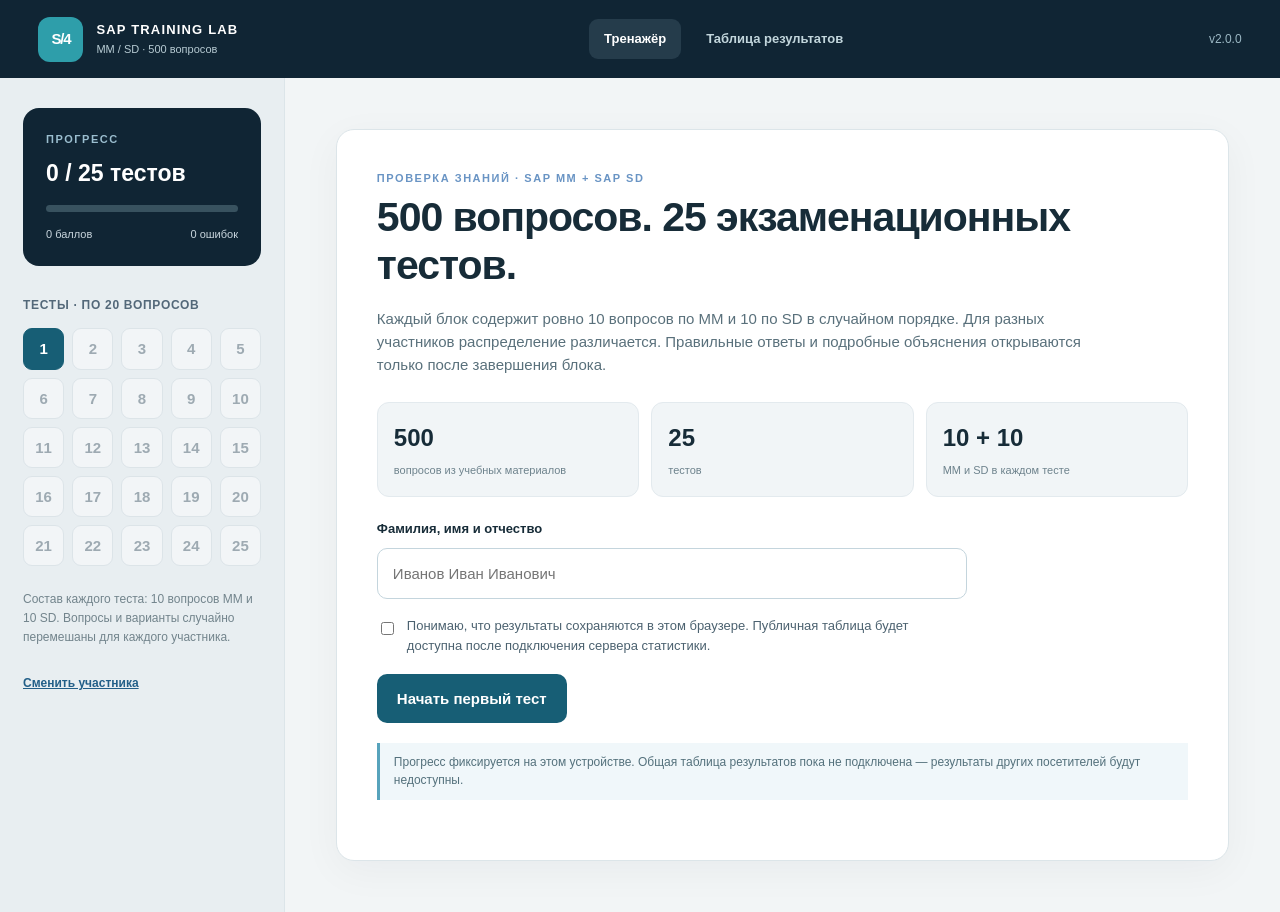
==== commit 814ca149: "feat: v2 randomized MM/SD tests and public results integration" ====
--- a/index.html
+++ b/index.html
@@ -1,88 +1,5 @@
-<!DOCTYPE html><html lang="ru"><head><meta charset="utf-8"><meta name="viewport" content="width=device-width,initial-scale=1"><title>SAP MM + SD · Тренажёр 500 вопросов</title><style>
-:root{font-family:Inter,ui-sans-serif,-apple-system,BlinkMacSystemFont,"Segoe UI",sans-serif;color:#152238;background:#f5f7fb;--ink:#172235;--sub:#6b778a;--blue:#315ee5;--navy:#132847;--green:#1b7b5c;--red:#b33a43;--line:#dfe5ef}
-*{box-sizing:border-box} body{margin:0} button{font:inherit;cursor:pointer}button:disabled{cursor:not-allowed;opacity:.44} .shell{display:flex;min-height:100vh}.sidebar{background:#101e34;color:#edf3fb;width:290px;flex:0 0 290px;padding:28px 22px;position:sticky;top:0;height:100vh;overflow:auto} .logo{font-weight:800;letter-spacing:.07em;font-size:13px;color:#bdd0ff}.sidebar h1{font-size:26px;line-height:1.2;margin:24px 0 12px}.sidebar p{font-size:13px;color:#9caec8;line-height:1.6}.statline{display:flex;justify-content:space-between;font-size:12px;color:#b6c7df;margin:20px 0 10px}.meter{height:7px;border-radius:30px;background:#314059;overflow:hidden}.meter span{display:block;height:100%;width:0;background:#88adff;border-radius:30px;transition:width .25s}.nav-title{margin:30px 0 12px;font-size:11px;text-transform:uppercase;letter-spacing:.13em;color:#839bbd}.sets{display:grid;grid-template-columns:repeat(5,1fr);gap:8px}.sets button{border:1px solid #334660;background:#172b48;color:#d2dff3;border-radius:9px;padding:10px 0;font-weight:700;font-size:12px}.sets button.active{background:#e5edff;color:#173887;border-color:#e5edff}.sets button.done{border-color:#2f806d;color:#9bebcd}.main{flex:1;min-width:0;padding:36px clamp(18px,4vw,76px);max-width:1180px;margin:auto}.top{display:flex;justify-content:space-between;gap:12px;align-items:center;margin-bottom:24px}.eyebrow{font-size:12px;letter-spacing:.12em;font-weight:750;color:#5878c3;text-transform:uppercase}.chip{border:1px solid #d8e2f4;border-radius:99px;background:white;color:#556b90;padding:8px 12px;font-size:12px}.heading{font-size:clamp(28px,3.6vw,43px);letter-spacing:-.035em;line-height:1.1;margin:7px 0 12px}.intro{color:#5d697a;font-size:14px;line-height:1.6;max-width:700px}.panel{background:white;border:1px solid #e2e6ee;border-radius:18px;box-shadow:0 8px 34px rgba(30,48,92,.045);padding:28px;margin:24px 0}.question-top{display:flex;justify-content:space-between;align-items:center;gap:12px;color:#7b8797;font-size:12px;font-weight:700}.topic{background:#eff3fc;color:#47669c;padding:7px 11px;border-radius:100px}.qtitle{font-size:clamp(19px,2.2vw,25px);line-height:1.43;letter-spacing:-.015em;margin:24px 0 22px;font-weight:730}.qtype{font-size:12px;color:#75869b;margin:0 0 15px}.opt{display:flex;gap:13px;text-align:left;align-items:flex-start;padding:14px 16px;border-radius:12px;border:1px solid #d9e1ee;background:#fff;width:100%;margin-bottom:10px;color:#29384d;line-height:1.45;transition:.13s}.opt:hover:not(:disabled){background:#f6f9ff;border-color:#95abe5}.opt.selected{background:#edf3ff;border-color:#5078dd}.opt .letter{border-radius:8px;border:1px solid #cbd5e5;min-width:27px;height:27px;display:grid;place-items:center;font-size:12px;font-weight:800;color:#6d7d92}.opt.selected .letter{color:#fff;background:#315ee5;border-color:#315ee5}.question-numbers{display:flex;flex-wrap:wrap;gap:7px;margin-top:14px}.question-numbers button{border:1px solid #d7e1f0;background:#f8faff;color:#738196;border-radius:9px;min-width:34px;height:34px;font-weight:700;font-size:12px}.question-numbers button.answered{background:#e5edff;color:#3457ad;border-color:#b5c9ff}.question-numbers button.active{outline:2px solid #4771e0;outline-offset:1px}.foot{display:flex;justify-content:space-between;align-items:center;gap:10px;margin-top:24px;flex-wrap:wrap}.btn{border:0;border-radius:10px;padding:12px 20px;font-weight:750;background:#315ee5;color:white}.btn.secondary{background:#eef2fb;color:#344d7e}.btn.dark{background:#152a49}.btn.ghost{border:1px solid #d9e1ee;color:#52657f;background:white}.tiny{font-size:12px;color:#7f8b9f}.score{font-size:54px;font-weight:850;letter-spacing:-.06em;margin:7px 0;color:#14335a}.metric-grid{display:grid;grid-template-columns:repeat(3,1fr);gap:12px;margin:19px 0}.metric{background:#f5f8fe;border-radius:12px;padding:14px}.metric b{font-size:25px}.metric span{display:block;font-size:12px;color:#667892;margin-top:5px}.result-card{border:1px solid #dde4ed;border-radius:14px;margin:12px 0;padding:18px 20px}.result-head{display:flex;gap:12px;align-items:center;margin-bottom:12px}.status{font-size:11px;font-weight:800;border-radius:7px;padding:6px 9px;background:#eaf7f0;color:#227256}.status.bad{background:#fff0f1;color:#ac3942}.choice{padding:10px 12px;border-radius:9px;border:1px solid #e0e5ec;margin:7px 0;font-size:13px;line-height:1.5}.choice.good{border-color:#9bd8ba;background:#edf9f2}.choice.bad{border-color:#e8a9ae;background:#fff2f2}.choice .why{display:block;color:#687485;font-size:12px;margin-top:6px}.flag{font-size:11px;font-weight:800;margin-left:7px;color:#155d43}.choice.bad .flag{color:#a73440}.detail-label{color:#718199;font-size:12px;margin-top:14px}.section-divider{height:1px;background:#e6ebf2;margin:25px 0}.summary-results{max-height:520px;overflow:auto}.filterbar{display:flex;gap:8px;flex-wrap:wrap;margin:18px 0}.filterbar button{border:1px solid #dce4ee;border-radius:9px;padding:9px 12px;background:#fff;color:#617089;font-size:13px}.filterbar button.active{background:#19395f;color:white}.warn{background:#fff8e8;border:1px solid #f2d79d;border-radius:10px;padding:12px 14px;font-size:13px;color:#8b6324;margin-top:12px}.smallcaps{font-size:11px;letter-spacing:.1em;color:#879ab3;text-transform:uppercase;font-weight:800} .footnote{font-size:12px;line-height:1.6;color:#738398}.focus-visible:focus{outline:2px solid #315ee5} .startbox{border-radius:13px;background:#f1f5fc;padding:20px;margin-top:20px}.hidden{display:none!important} .mobilebar{display:none} .reset{border:1px solid #475d7b;color:#bacbe2;background:transparent;border-radius:8px;padding:10px;font-size:12px;width:100%;margin-top:28px} @media(max-width:830px){.shell{display:block}.sidebar{position:relative;height:auto;width:100%;padding:20px}.sidebar h1{font-size:19px;margin:10px 0}.sidebar p{display:none}.sets{grid-template-columns:repeat(13,minmax(30px,1fr));overflow:auto}.nav-title{margin:14px 0 8px}.main{padding:22px 15px}.panel{padding:19px}.top{margin-top:2px}.metric-grid{grid-template-columns:repeat(3,1fr)}.sidebar .reset{margin-top:14px}}
-</style></head><body><div class="shell"><aside class="sidebar"><div class="logo">SAP / TRAINING LAB</div><h1>MM + SD<br>500 вопросов</h1><p>25 тестов по 20 вопросов. Транзакции, таблицы, закупки, склад, продажи, фактурирование, расчет цены и интеграция с FI.</p><div class="statline"><span>Пройдено</span><b id="progressText">0 / 25 тестов</b></div><div class="meter"><span id="progress"></span></div><div class="nav-title">Выбрать тест</div><div id="setNav" class="sets"></div><button onclick="resetAll()" class="reset">Сбросить прогресс</button><p style="font-size:11px;margin-top:16px">Прогресс хранится локально в браузере. Один HTML-файл работает без подключения к интернету.</p></aside><main class="main"><div class="top"><span class="eyebrow">Практика · без подсказки ответов</span><span class="chip" id="testNum">Тест 1 из 25</span></div><h2 class="heading" id="pageTitle">Проверка знаний</h2><p class="intro" id="intro"></p><section class="panel" id="content"></section><p class="footnote">Содержательная основа: учебные материалы SAP MM, LO605 «Продажа», LO610 «Отгрузка», LO615 «Фактурирование», LO620 и SCM620 «Расчет цены», LO515 «Контроль счетов». Некоторые задачи являются учебными моделями; настройки конкретной SAP-системы могут отличаться.</p></main></div><script>
-const BANK = [{"topic":"Pricing-условия","type":"tf","question":"В SAP PR00 применяется для задачи «базовая цена материала в сбыте».","options":[{"id":"true","label":"Верно","correct":true,"feedback":"Утверждение верно: PR00 — базовая цена материала в сбыте."},{"id":"false","label":"Неверно","correct":false,"feedback":"Неверная оценка: PR00 действительно означает «базовая цена материала в сбыте»."}],"explanation":"Утверждение верно: PR00 — базовая цена материала в сбыте.","id":1},{"topic":"MM-организация","type":"multi","question":"Выберите все правильные соответствия для раздела «MM-организация». ","options":[{"id":"A","label":"Company Code (балансовая единица) — ответственный закупщик либо группа сотрудников","correct":false,"feedback":"Для Company Code (балансовая единица) правильное назначение: организационная единица финансовой отчетности; описание в варианте относится к другому объекту."},{"id":"B","label":"Client (мандант) — высший изолированный уровень данных SAP","correct":true,"feedback":"Это корректное соответствие для Client (мандант)."},{"id":"C","label":"Purchasing Group (группа закупок) — организационная единица финансовой отчетности","correct":false,"feedback":"Для Purchasing Group (группа закупок) правильное назначение: ответственный закупщик либо группа сотрудников; описание в варианте относится к другому объекту."},{"id":"D","label":"Purchasing Organization (закупочная организация) — единица, отвечающая за закупки и условия с поставщиками","correct":true,"feedback":"Это корректное соответствие для Purchasing Organization (закупочная организация)."}],"explanation":"Правильные пары сопоставляют код или термин с его назначением; в неверных парах описания переставлены.","id":2},{"topic":"MM-движения","type":"tf","question":"В SAP 201 применяется для задачи «отпуск материала на место возникновения затрат».","options":[{"id":"true","label":"Верно","correct":true,"feedback":"Утверждение верно: 201 — отпуск материала на место возникновения затрат."},{"id":"false","label":"Неверно","correct":false,"feedback":"Неверная оценка: 201 действительно означает «отпуск материала на место возникновения затрат»."}],"explanation":"Утверждение верно: 201 — отпуск материала на место возникновения затрат.","id":3},{"topic":"SD-виды фактур","type":"single","question":"Нужно создать информационный документ для таможни без проводки дебиторской задолженности. Какой вид фактуры подходит?","options":[{"id":"A","label":"F2","correct":false,"feedback":"F2 не соответствует описанному действию; его назначение: стандартная фактура клиенту."},{"id":"B","label":"S1","correct":false,"feedback":"S1 не соответствует описанному действию; его назначение: сторнирование стандартной фактуры."},{"id":"C","label":"G2","correct":false,"feedback":"G2 не соответствует описанному действию; его назначение: кредитовое авизо клиенту."},{"id":"D","label":"F8","correct":true,"feedback":"F8 — счет-проформа, который не формирует обычную FI-проводку."}],"explanation":"F8 — счет-проформа, который не формирует обычную FI-проводку.","id":4},{"topic":"SD-процессы","type":"multi","question":"Выберите все правильные соответствия для раздела «SD-процессы». ","options":[{"id":"A","label":"Packing (упаковка) — оформление упаковки подготовленного товара","correct":true,"feedback":"Это корректное соответствие для Packing (упаковка)."},{"id":"B","label":"Sales Document Type (вид торгового документа) — управление обработкой торгового документа","correct":true,"feedback":"Это корректное соответствие для Sales Document Type (вид торгового документа)."},{"id":"C","label":"Item (позиция) Category (тип позиции) — определение подтверждаемого количества и срока","correct":false,"feedback":"Для Item (позиция) Category (тип позиции) правильное назначение: управление обработкой позиции торгового документа; описание в варианте относится к другому объекту."},{"id":"D","label":"Availability Check (проверка доступности) — управление обработкой позиции торгового документа","correct":false,"feedback":"Для Availability Check (проверка доступности) правильное назначение: определение подтверждаемого количества и срока; описание в варианте относится к другому объекту."}],"explanation":"Правильные пары сопоставляют код или термин с его назначением; в неверных парах описания переставлены.","id":5},{"topic":"SD-организация","type":"tf","question":"В SAP Division (сектор) применяется для задачи «организационная единица, отвечающая за сбыт».","options":[{"id":"true","label":"Верно","correct":false,"feedback":"Неверная оценка: Division (сектор) имеет другое назначение — организационная единица для направления ассортимента."},{"id":"false","label":"Неверно","correct":true,"feedback":"Утверждение неверно: Division (сектор) — организационная единица для направления ассортимента; формулировка «организационная единица, отвечающая за сбыт» относится к Sales Organization (сбытовая организация)."}],"explanation":"Утверждение неверно: Division (сектор) — организационная единица для направления ассортимента; формулировка «организационная единица, отвечающая за сбыт» относится к Sales Organization (сбытовая организация).","id":6},{"topic":"FI-транзакции","type":"single","question":"Какое назначение у объекта FBL1H?","options":[{"id":"A","label":"просмотр отдельных позиций основного счета","correct":false,"feedback":"Просмотр отдельных позиций основного счета — назначение FBL3H, а не FBL1H."},{"id":"B","label":"ручная исходящая оплата поставщику","correct":false,"feedback":"Ручная исходящая оплата поставщику — назначение F-53, а не FBL1H."},{"id":"C","label":"просмотр отдельных позиций поставщика","correct":true,"feedback":"FBL1H соответствует назначению: просмотр отдельных позиций поставщика."},{"id":"D","label":"изменение разрешенных полей бухгалтерского документа","correct":false,"feedback":"Изменение разрешенных полей бухгалтерского документа — назначение FB02, а не FBL1H."}],"explanation":"FBL1H: просмотр отдельных позиций поставщика. Контекст: кредиторская задолженность.","id":7},{"topic":"Технические транзакции","type":"single","question":"Какое назначение у объекта COND_AV?","options":[{"id":"A","label":"просмотр содержимого таблиц SAP","correct":false,"feedback":"Просмотр содержимого таблиц sap — назначение SE16N, а не COND_AV."},{"id":"B","label":"доступ к пользовательской настройке SAP","correct":false,"feedback":"Доступ к пользовательской настройке sap — назначение SPRO, а не COND_AV."},{"id":"C","label":"область массового ведения условий в контексте курса","correct":true,"feedback":"COND_AV соответствует назначению: область массового ведения условий в контексте курса."},{"id":"D","label":"ведение меню области","correct":false,"feedback":"Ведение меню области — назначение SE43, а не COND_AV."}],"explanation":"COND_AV: область массового ведения условий в контексте курса. Контекст: расчет цены.","id":8},{"topic":"SD-транзакции","type":"single","question":"Какое назначение у объекта VL10A?","options":[{"id":"A","label":"создание записи условия цены","correct":false,"feedback":"Создание записи условия цены — назначение VK11, а не VL10A."},{"id":"B","label":"сторнирование отпуска материала по исходящей поставке","correct":false,"feedback":"Сторнирование отпуска материала по исходящей поставке — назначение VL09, а не VL10A."},{"id":"C","label":"изменение заказа клиента","correct":false,"feedback":"Изменение заказа клиента — назначение VA02, а не VL10A."},{"id":"D","label":"список заказов к созданию поставок","correct":true,"feedback":"VL10A соответствует назначению: список заказов к созданию поставок."}],"explanation":"VL10A: список заказов к созданию поставок. Контекст: отгрузка.","id":9},{"topic":"SAP-таблицы","type":"single","question":"Какой код или термин соответствует задаче «количественная шкала записи условия» в разделе «SAP-таблицы»?","options":[{"id":"A","label":"KONH","correct":false,"feedback":"KONH соответствует другой операции: заголовок записи условия."},{"id":"B","label":"T052","correct":false,"feedback":"T052 соответствует другой операции: условия платежа."},{"id":"C","label":"KONM","correct":true,"feedback":"KONM используется для задачи: количественная шкала записи условия."},{"id":"D","label":"VBRP","correct":false,"feedback":"VBRP соответствует другой операции: позиции документа фактуры."}],"explanation":"Искомый объект — KONM. Количественная шкала записи условия.","id":10},{"topic":"MM-транзакции","type":"multi","question":"Выберите все правильные соответствия для раздела «MM-транзакции». ","options":[{"id":"A","label":"ME23N — просмотр заказа на поставку","correct":true,"feedback":"Это корректное соответствие для ME23N."},{"id":"B","label":"MB21 — изменение основной записи материала","correct":false,"feedback":"Для MB21 правильное назначение: создание резервирования; описание в варианте относится к другому объекту."},{"id":"C","label":"MM02 — создание резервирования","correct":false,"feedback":"Для MM02 правильное назначение: изменение основной записи материала; описание в варианте относится к другому объекту."},{"id":"D","label":"ME11 — создание инфозаписи закупки","correct":true,"feedback":"Это корректное соответствие для ME11."}],"explanation":"Правильные пары сопоставляют код или термин с его назначением; в неверных парах описания переставлены.","id":11},{"topic":"SAP-поля","type":"single","question":"Какое назначение у объекта KOMPAZD?","options":[{"id":"A","label":"группа расчета цены материала","correct":false,"feedback":"Группа расчета цены материала — назначение KONDM, а не KOMPAZD."},{"id":"B","label":"статус обработки записи условия","correct":false,"feedback":"Статус обработки записи условия — назначение KBSTAT, а не KOMPAZD."},{"id":"C","label":"статус деблокирования записи условия","correct":false,"feedback":"Статус деблокирования записи условия — назначение KFRST, а не KOMPAZD."},{"id":"D","label":"коммуникационная структура для доступа к данным pricing","correct":true,"feedback":"KOMPAZD соответствует назначению: коммуникационная структура для доступа к данным pricing."}],"explanation":"KOMPAZD: коммуникационная структура для доступа к данным pricing. Контекст: настройка.","id":12},{"topic":"Pricing-типы копирования","type":"single","question":"Какое назначение у объекта G?","options":[{"id":"A","label":"перенос цены с повторным определением налогов","correct":true,"feedback":"G соответствует назначению: перенос цены с повторным определением налогов."},{"id":"B","label":"перенос ценовых элементов без изменений","correct":false,"feedback":"Перенос ценовых элементов без изменений — назначение D, а не G."},{"id":"C","label":"перенос цены с повторным определением фрахта","correct":false,"feedback":"Перенос цены с повторным определением фрахта — назначение H, а не G."},{"id":"D","label":"копирование условий с обновлением шкал","correct":false,"feedback":"Копирование условий с обновлением шкал — назначение A, а не G."}],"explanation":"G: перенос цены с повторным определением налогов. Контекст: копирование цен.","id":13},{"topic":"Pricing-исключение","type":"single","question":"Какое назначение у объекта D?","options":[{"id":"A","label":"выбор наименее выгодной записи одного вида условия","correct":false,"feedback":"Выбор наименее выгодной записи одного вида условия — назначение E, а не D."},{"id":"B","label":"выбор наиболее выгодной записи одного вида условия","correct":false,"feedback":"Выбор наиболее выгодной записи одного вида условия — назначение B, а не D."},{"id":"C","label":"отключение второй группы при наличии условия первой","correct":true,"feedback":"D соответствует назначению: отключение второй группы при наличии условия первой."},{"id":"D","label":"сравнение двух групп по итоговой цене и выбор наиболее выгодной","correct":false,"feedback":"Сравнение двух групп по итоговой цене и выбор наиболее выгодной — назначение C, а не D."}],"explanation":"D: отключение второй группы при наличии условия первой. Контекст: исключение условий.","id":14},{"topic":"SD-партнеры","type":"single","question":"Какое назначение у объекта Sold-to Party (заказчик)?","options":[{"id":"A","label":"сторона, оплачивающая счет","correct":false,"feedback":"Сторона, оплачивающая счет — назначение Payer (плательщик), а не Sold-to Party (заказчик)."},{"id":"B","label":"сторона, получающая документ фактуры","correct":false,"feedback":"Сторона, получающая документ фактуры — назначение Bill-to Party (получатель счета), а не Sold-to Party (заказчик)."},{"id":"C","label":"сторона, размещающая заказ","correct":true,"feedback":"Sold-to Party (заказчик) соответствует назначению: сторона, размещающая заказ."},{"id":"D","label":"сторона, получающая поставку","correct":false,"feedback":"Сторона, получающая поставку — назначение Ship-to Party (получатель материала), а не Sold-to Party (заказчик)."}],"explanation":"Sold-to Party (заказчик): сторона, размещающая заказ. Контекст: партнерские функции.","id":15},{"topic":"Pricing-понятия","type":"single","question":"Нужно ограничить сумму применения скидки накопленным максимумом. Какой механизм подходит?","options":[{"id":"A","label":"Subtotal (промежуточная сумма)","correct":false,"feedback":"Subtotal (промежуточная сумма) не соответствует описанному действию; его назначение: сохранение промежуточного значения в схеме."},{"id":"B","label":"Header Condition (условие заголовка)","correct":false,"feedback":"Header Condition (условие заголовка) не соответствует описанному действию; его назначение: условие на весь документ с распределением по позициям."},{"id":"C","label":"Condition Update (обновление условия)","correct":true,"feedback":"Обновление условия отслеживает накопленные суммы и предельные значения."},{"id":"D","label":"Condition Index (индекс условий)","correct":false,"feedback":"Condition Index (индекс условий) не соответствует описанному действию; его назначение: инструмент поиска и анализа записей условий."}],"explanation":"Обновление условия отслеживает накопленные суммы и предельные значения.","id":16},{"topic":"Pricing-условия","type":"tf","question":"В SAP NRAB применяется для задачи «скидка для включенного натурального рабата в одной строке».","options":[{"id":"true","label":"Верно","correct":true,"feedback":"Утверждение верно: NRAB — скидка для включенного натурального рабата в одной строке."},{"id":"false","label":"Неверно","correct":false,"feedback":"Неверная оценка: NRAB действительно означает «скидка для включенного натурального рабата в одной строке»."}],"explanation":"Утверждение верно: NRAB — скидка для включенного натурального рабата в одной строке.","id":17},{"topic":"MM-организация","type":"single","question":"Какое назначение у объекта Storage Location (склад)?","options":[{"id":"A","label":"единица учета запасов в пределах завода","correct":true,"feedback":"Storage Location (склад) соответствует назначению: единица учета запасов в пределах завода."},{"id":"B","label":"организационная единица финансовой отчетности","correct":false,"feedback":"Организационная единица финансовой отчетности — назначение Company Code (балансовая единица), а не Storage Location (склад)."},{"id":"C","label":"единица, отвечающая за закупки и условия с поставщиками","correct":false,"feedback":"Единица, отвечающая за закупки и условия с поставщиками — назначение Purchasing Organization (закупочная организация), а не Storage Location (склад)."},{"id":"D","label":"высший изолированный уровень данных SAP","correct":false,"feedback":"Высший изолированный уровень данных sap — назначение Client (мандант), а не Storage Location (склад)."}],"explanation":"Storage Location (склад): единица учета запасов в пределах завода. Контекст: организационная структура.","id":18},{"topic":"MM-движения","type":"single","question":"Товар требуется вернуть поставщику по отдельному заказу на возврат. Какое движение применить?","options":[{"id":"A","label":"161","correct":true,"feedback":"161 относится к возврату по заказу на возврат."},{"id":"B","label":"102","correct":false,"feedback":"102 не соответствует описанному действию; его назначение: сторнирование поступления по движению 101."},{"id":"C","label":"601","correct":false,"feedback":"601 не соответствует описанному действию; его назначение: отпуск материала клиенту при отгрузке."},{"id":"D","label":"122","correct":false,"feedback":"122 не соответствует описанному действию; его назначение: возврат материала поставщику относительно поступления."}],"explanation":"161 относится к возврату по заказу на возврат.","id":19},{"topic":"SD-виды фактур","type":"single","question":"Какой код или термин соответствует задаче «межфирменное кредитовое авизо» в разделе «SD-виды фактур»?","options":[{"id":"A","label":"LG","correct":false,"feedback":"LG соответствует другой операции: список кредитовых авизо."},{"id":"B","label":"IG","correct":true,"feedback":"IG используется для задачи: межфирменное кредитовое авизо."},{"id":"C","label":"LR","correct":false,"feedback":"LR соответствует другой операции: список счетов-фактур."},{"id":"D","label":"S2","correct":false,"feedback":"S2 соответствует другой операции: сторнирование кредитового авизо."}],"explanation":"Искомый объект — IG. Межфирменное кредитовое авизо.","id":20},{"topic":"SD-процессы","type":"single","question":"Какой код или термин соответствует задаче «управление обработкой торгового документа» в разделе «SD-процессы»?","options":[{"id":"A","label":"Sales Document Type (вид торгового документа)","correct":true,"feedback":"Sales Document Type (вид торгового документа) используется для задачи: управление обработкой торгового документа."},{"id":"B","label":"Availability Check (проверка доступности)","correct":false,"feedback":"Availability Check (проверка доступности) соответствует другой операции: определение подтверждаемого количества и срока."},{"id":"C","label":"Item (позиция) Category (тип позиции)","correct":false,"feedback":"Item (позиция) Category (тип позиции) соответствует другой операции: управление обработкой позиции торгового документа."},{"id":"D","label":"Schedule Line (строка графика поставок)","correct":false,"feedback":"Schedule Line (строка графика поставок) соответствует другой операции: уровень заказа с датой и подтвержденным количеством."}],"explanation":"Искомый объект — Sales Document Type (вид торгового документа). Управление обработкой торгового документа.","id":21},{"topic":"SD-организация","type":"single","question":"Какой код или термин соответствует задаче «организационная единица для региональной структуры продаж» в разделе «SD-организация»?","options":[{"id":"A","label":"Plant (завод)","correct":false,"feedback":"Plant (завод) соответствует другой операции: организационная единица для материальных запасов."},{"id":"B","label":"Sales Area (рынок сбыта)","correct":false,"feedback":"Sales Area (рынок сбыта) соответствует другой операции: комбинация сбытовой организации, канала сбыта и сектора."},{"id":"C","label":"Sales Organization (сбытовая организация)","correct":false,"feedback":"Sales Organization (сбытовая организация) соответствует другой операции: организационная единица, отвечающая за сбыт."},{"id":"D","label":"Sales Office (отдел сбыта)","correct":true,"feedback":"Sales Office (отдел сбыта) используется для задачи: организационная единица для региональной структуры продаж."}],"explanation":"Искомый объект — Sales Office (отдел сбыта). Организационная единица для региональной структуры продаж.","id":22},{"topic":"FI-транзакции","type":"multi","question":"Выберите все правильные соответствия для раздела «FI-транзакции». ","options":[{"id":"A","label":"FB03 — просмотр бухгалтерского документа","correct":true,"feedback":"Это корректное соответствие для FB03."},{"id":"B","label":"FBL3H — ручная исходящая оплата поставщику","correct":false,"feedback":"Для FBL3H правильное назначение: просмотр отдельных позиций основного счета; описание в варианте относится к другому объекту."},{"id":"C","label":"F-53 — просмотр отдельных позиций основного счета","correct":false,"feedback":"Для F-53 правильное назначение: ручная исходящая оплата поставщику; описание в варианте относится к другому объекту."},{"id":"D","label":"FAGLB03 — просмотр оборотов и сальдо основного счета","correct":true,"feedback":"Это корректное соответствие для FAGLB03."}],"explanation":"Правильные пары сопоставляют код или термин с его назначением; в неверных парах описания переставлены.","id":23},{"topic":"Технические транзакции","type":"single","question":"Какой код или термин соответствует задаче «доступ к пользовательской настройке SAP» в разделе «Технические транзакции»?","options":[{"id":"A","label":"SE43","correct":false,"feedback":"SE43 соответствует другой операции: ведение меню области."},{"id":"B","label":"SE16N","correct":false,"feedback":"SE16N соответствует другой операции: просмотр содержимого таблиц SAP."},{"id":"C","label":"COND_AV","correct":false,"feedback":"COND_AV соответствует другой операции: область массового ведения условий в контексте курса."},{"id":"D","label":"SPRO","correct":true,"feedback":"SPRO используется для задачи: доступ к пользовательской настройке SAP."}],"explanation":"Искомый объект — SPRO. Доступ к пользовательской настройке sap.","id":24},{"topic":"SD-транзакции","type":"tf","question":"В SAP VF01 применяется для задачи «создание исходящей поставки».","options":[{"id":"true","label":"Верно","correct":false,"feedback":"Неверная оценка: VF01 имеет другое назначение — создание документа фактуры."},{"id":"false","label":"Неверно","correct":true,"feedback":"Утверждение неверно: VF01 — создание документа фактуры; формулировка «создание исходящей поставки» относится к VL01N."}],"explanation":"Утверждение неверно: VF01 — создание документа фактуры; формулировка «создание исходящей поставки» относится к VL01N.","id":25},{"topic":"SAP-таблицы","type":"single","question":"Для бонуса необходимо посмотреть данные соглашения. Какая таблица?","options":[{"id":"A","label":"KONA","correct":true,"feedback":"KONA связана с соглашениями о бонусе."},{"id":"B","label":"VBRP","correct":false,"feedback":"VBRP не соответствует описанному действию; его назначение: позиции документа фактуры."},{"id":"C","label":"KONP","correct":false,"feedback":"KONP не соответствует описанному действию; его назначение: позиция записи условия."},{"id":"D","label":"T052","correct":false,"feedback":"T052 не соответствует описанному действию; его назначение: условия платежа."}],"explanation":"KONA связана с соглашениями о бонусе.","id":26},{"topic":"MM-транзакции","type":"single","question":"Какое назначение у объекта MM02?","options":[{"id":"A","label":"создание основной записи материала","correct":false,"feedback":"Создание основной записи материала — назначение MM01, а не MM02."},{"id":"B","label":"просмотр складских остатков","correct":false,"feedback":"Просмотр складских остатков — назначение MB52, а не MM02."},{"id":"C","label":"изменение основной записи материала","correct":true,"feedback":"MM02 соответствует назначению: изменение основной записи материала."},{"id":"D","label":"изменение резервирования","correct":false,"feedback":"Изменение резервирования — назначение MB22, а не MM02."}],"explanation":"MM02: изменение основной записи материала. Контекст: основные данные.","id":27},{"topic":"SAP-поля","type":"tf","question":"В SAP KBSTAT применяется для задачи «коммуникационная структура для доступа к данным pricing».","options":[{"id":"true","label":"Верно","correct":false,"feedback":"Неверная оценка: KBSTAT имеет другое назначение — статус обработки записи условия."},{"id":"false","label":"Неверно","correct":true,"feedback":"Утверждение неверно: KBSTAT — статус обработки записи условия; формулировка «коммуникационная структура для доступа к данным pricing» относится к KOMPAZD."}],"explanation":"Утверждение неверно: KBSTAT — статус обработки записи условия; формулировка «коммуникационная структура для доступа к данным pricing» относится к KOMPAZD.","id":28},{"topic":"Pricing-типы копирования","type":"multi","question":"Выберите все правильные соответствия для раздела «Pricing (расчет цены)-типы копирования». ","options":[{"id":"A","label":"H — повторный полный расчет цены","correct":false,"feedback":"Для H правильное назначение: перенос цены с повторным определением фрахта; описание в варианте относится к другому объекту."},{"id":"B","label":"B — перенос цены с повторным определением фрахта","correct":false,"feedback":"Для B правильное назначение: повторный полный расчет цены; описание в варианте относится к другому объекту."},{"id":"C","label":"G — перенос цены с повторным определением налогов","correct":true,"feedback":"Это корректное соответствие для G."},{"id":"D","label":"D — перенос ценовых элементов без изменений","correct":true,"feedback":"Это корректное соответствие для D."}],"explanation":"Правильные пары сопоставляют код или термин с его назначением; в неверных парах описания переставлены.","id":29},{"topic":"Pricing-исключение","type":"single","question":"Какое назначение у объекта A?","options":[{"id":"A","label":"выбор наиболее выгодного условия в группе","correct":true,"feedback":"A соответствует назначению: выбор наиболее выгодного условия в группе."},{"id":"B","label":"выбор наиболее выгодной записи одного вида условия","correct":false,"feedback":"Выбор наиболее выгодной записи одного вида условия — назначение B, а не A."},{"id":"C","label":"выбор наименее выгодного условия в группе","correct":false,"feedback":"Выбор наименее выгодного условия в группе — назначение L, а не A."},{"id":"D","label":"отключение второй группы при наличии условия первой","correct":false,"feedback":"Отключение второй группы при наличии условия первой — назначение D, а не A."}],"explanation":"A: выбор наиболее выгодного условия в группе. Контекст: исключение условий.","id":30},{"topic":"SD-партнеры","type":"single","question":"Какое назначение у объекта Bill-to Party (получатель счета)?","options":[{"id":"A","label":"сторона, оплачивающая счет","correct":false,"feedback":"Сторона, оплачивающая счет — назначение Payer (плательщик), а не Bill-to Party (получатель счета)."},{"id":"B","label":"сторона, получающая документ фактуры","correct":true,"feedback":"Bill-to Party (получатель счета) соответствует назначению: сторона, получающая документ фактуры."},{"id":"C","label":"сторона, получающая поставку","correct":false,"feedback":"Сторона, получающая поставку — назначение Ship-to Party (получатель материала), а не Bill-to Party (получатель счета)."},{"id":"D","label":"сторона, размещающая заказ","correct":false,"feedback":"Сторона, размещающая заказ — назначение Sold-to Party (заказчик), а не Bill-to Party (получатель счета)."}],"explanation":"Bill-to Party (получатель счета): сторона, получающая документ фактуры. Контекст: партнерские функции.","id":31},{"topic":"Pricing-понятия","type":"single","question":"Какое назначение у объекта Condition Exclusion (исключение условий)?","options":[{"id":"A","label":"деактивация конкурирующих ценовых условий","correct":true,"feedback":"Condition Exclusion (исключение условий) соответствует назначению: деактивация конкурирующих ценовых условий."},{"id":"B","label":"определяет смысл и способ расчета ценового элемента","correct":false,"feedback":"Определяет смысл и способ расчета ценового элемента — назначение Condition Type (вид условия), а не Condition Exclusion (исключение условий)."},{"id":"C","label":"условия ретроспективного бонуса по обороту","correct":false,"feedback":"Условия ретроспективного бонуса по обороту — назначение Rebate Agreement (соглашение о бонусе), а не Condition Exclusion (исключение условий)."},{"id":"D","label":"инструмент поиска и анализа записей условий","correct":false,"feedback":"Инструмент поиска и анализа записей условий — назначение Condition Index (индекс условий), а не Condition Exclusion (исключение условий)."}],"explanation":"Condition Exclusion (исключение условий): деактивация конкурирующих ценовых условий. Контекст: техника условий.","id":32},{"topic":"Pricing-условия","type":"single","question":"Нужно вычислить скидку для включенного натурального рабата без отдельной бесплатной позиции. Что применить?","options":[{"id":"A","label":"R100","correct":false,"feedback":"R100 не соответствует описанному действию; его назначение: стопроцентная скидка бесплатной позиции."},{"id":"B","label":"VPRS","correct":false,"feedback":"VPRS не соответствует описанному действию; его назначение: статистическая себестоимость материала."},{"id":"C","label":"NRAB","correct":true,"feedback":"NRAB применяется для однострочного варианта включенного натурального рабата."},{"id":"D","label":"NA00","correct":false,"feedback":"NA00 не соответствует описанному действию; его назначение: условие определения натурального рабата в учебном сценарии."}],"explanation":"NRAB применяется для однострочного варианта включенного натурального рабата.","id":33},{"topic":"MM-организация","type":"multi","question":"Выберите все правильные соответствия для раздела «MM-организация». ","options":[{"id":"A","label":"Purchasing Organization (закупочная организация) — единица, отвечающая за закупки и условия с поставщиками","correct":true,"feedback":"Это корректное соответствие для Purchasing Organization (закупочная организация)."},{"id":"B","label":"Company Code (балансовая единица) — организационная единица финансовой отчетности","correct":true,"feedback":"Это корректное соответствие для Company Code (балансовая единица)."},{"id":"C","label":"Purchasing Group (группа закупок) — единица учета запасов в пределах завода","correct":false,"feedback":"Для Purchasing Group (группа закупок) правильное назначение: ответственный закупщик либо группа сотрудников; описание в варианте относится к другому объекту."},{"id":"D","label":"Storage Location (склад) — ответственный закупщик либо группа сотрудников","correct":false,"feedback":"Для Storage Location (склад) правильное назначение: единица учета запасов в пределах завода; описание в варианте относится к другому объекту."}],"explanation":"Правильные пары сопоставляют код или термин с его назначением; в неверных парах описания переставлены.","id":34},{"topic":"MM-движения","type":"multi","question":"Выберите все правильные соответствия для раздела «MM-движения». ","options":[{"id":"A","label":"311 — отпуск материала на место возникновения затрат","correct":false,"feedback":"Для 311 правильное назначение: перемещение материала между складами внутри завода; описание в варианте относится к другому объекту."},{"id":"B","label":"201 — перемещение материала между складами внутри завода","correct":false,"feedback":"Для 201 правильное назначение: отпуск материала на место возникновения затрат; описание в варианте относится к другому объекту."},{"id":"C","label":"501 — прочее поступление материала без ссылки на заказ на поставку","correct":true,"feedback":"Это корректное соответствие для 501."},{"id":"D","label":"101 — поступление материала по заказу на поставку","correct":true,"feedback":"Это корректное соответствие для 101."}],"explanation":"Правильные пары сопоставляют код или термин с его назначением; в неверных парах описания переставлены.","id":35},{"topic":"SD-виды фактур","type":"multi","question":"Выберите все правильные соответствия для раздела «SD-виды фактур». ","options":[{"id":"A","label":"IG — межфирменное кредитовое авизо","correct":true,"feedback":"Это корректное соответствие для IG."},{"id":"B","label":"F2 — стандартная фактура клиенту","correct":true,"feedback":"Это корректное соответствие для F2."},{"id":"C","label":"L2 — сторнирование кредитового авизо","correct":false,"feedback":"Для L2 правильное назначение: дебетовое авизо клиенту; описание в варианте относится к другому объекту."},{"id":"D","label":"S2 — дебетовое авизо клиенту","correct":false,"feedback":"Для S2 правильное назначение: сторнирование кредитового авизо; описание в варианте относится к другому объекту."}],"explanation":"Правильные пары сопоставляют код или термин с его назначением; в неверных парах описания переставлены.","id":36},{"topic":"SD-процессы","type":"multi","question":"Выберите все правильные соответствия для раздела «SD-процессы». ","options":[{"id":"A","label":"Packing (упаковка) — оформление упаковки подготовленного товара","correct":true,"feedback":"Это корректное соответствие для Packing (упаковка)."},{"id":"B","label":"Schedule Line Category (тип строки графика поставок) — уровень заказа с датой и подтвержденным количеством","correct":false,"feedback":"Для Schedule Line Category (тип строки графика поставок) правильное назначение: управление обработкой графика и передачи потребностей; описание в варианте относится к другому объекту."},{"id":"C","label":"Schedule Line (строка графика поставок) — управление обработкой графика и передачи потребностей","correct":false,"feedback":"Для Schedule Line (строка графика поставок) правильное назначение: уровень заказа с датой и подтвержденным количеством; описание в варианте относится к другому объекту."},{"id":"D","label":"Post Goods Issue (отпуск материала) — проводка фактического отпуска материала клиенту","correct":true,"feedback":"Это корректное соответствие для Post Goods Issue (отпуск материала)."}],"explanation":"Правильные пары сопоставляют код или термин с его назначением; в неверных парах описания переставлены.","id":37},{"topic":"SD-организация","type":"single","question":"Какое назначение у объекта Sales Office (отдел сбыта)?","options":[{"id":"A","label":"организационная единица для материальных запасов","correct":false,"feedback":"Организационная единица для материальных запасов — назначение Plant (завод), а не Sales Office (отдел сбыта)."},{"id":"B","label":"организационная единица для региональной структуры продаж","correct":true,"feedback":"Sales Office (отдел сбыта) соответствует назначению: организационная единица для региональной структуры продаж."},{"id":"C","label":"комбинация сбытовой организации, канала сбыта и сектора","correct":false,"feedback":"Комбинация сбытовой организации, канала сбыта и сектора — назначение Sales Area (рынок сбыта), а не Sales Office (отдел сбыта)."},{"id":"D","label":"организационная единица, отвечающая за сбыт","correct":false,"feedback":"Организационная единица, отвечающая за сбыт — назначение Sales Organization (сбытовая организация), а не Sales Office (отдел сбыта)."}],"explanation":"Sales Office (отдел сбыта): организационная единица для региональной структуры продаж. Контекст: организационная структура.","id":38},{"topic":"FI-транзакции","type":"single","question":"Какое назначение у объекта FB02?","options":[{"id":"A","label":"изменение разрешенных полей бухгалтерского документа","correct":true,"feedback":"FB02 соответствует назначению: изменение разрешенных полей бухгалтерского документа."},{"id":"B","label":"просмотр бухгалтерского документа","correct":false,"feedback":"Просмотр бухгалтерского документа — назначение FB03, а не FB02."},{"id":"C","label":"просмотр оборотов и сальдо основного счета","correct":false,"feedback":"Просмотр оборотов и сальдо основного счета — назначение FAGLB03, а не FB02."},{"id":"D","label":"просмотр отдельных позиций поставщика","correct":false,"feedback":"Просмотр отдельных позиций поставщика — назначение FBL1H, а не FB02."}],"explanation":"FB02: изменение разрешенных полей бухгалтерского документа. Контекст: анализ проводок.","id":39},{"topic":"Технические транзакции","type":"single","question":"Какой код или термин соответствует задаче «просмотр содержимого таблиц SAP» в разделе «Технические транзакции»?","options":[{"id":"A","label":"SE16N","correct":true,"feedback":"SE16N используется для задачи: просмотр содержимого таблиц SAP."},{"id":"B","label":"SPRO","correct":false,"feedback":"SPRO соответствует другой операции: доступ к пользовательской настройке SAP."},{"id":"C","label":"COND_AV","correct":false,"feedback":"COND_AV соответствует другой операции: область массового ведения условий в контексте курса."},{"id":"D","label":"SE43","correct":false,"feedback":"SE43 соответствует другой операции: ведение меню области."}],"explanation":"Искомый объект — SE16N. Просмотр содержимого таблиц sap.","id":40},{"topic":"SD-транзакции","type":"single","question":"Какое назначение у объекта VA03?","options":[{"id":"A","label":"создание записи условия цены","correct":false,"feedback":"Создание записи условия цены — назначение VK11, а не VA03."},{"id":"B","label":"создание исходящей поставки","correct":false,"feedback":"Создание исходящей поставки — назначение VL01N, а не VA03."},{"id":"C","label":"просмотр документа фактуры","correct":false,"feedback":"Просмотр документа фактуры — назначение VF03, а не VA03."},{"id":"D","label":"просмотр заказа клиента","correct":true,"feedback":"VA03 соответствует назначению: просмотр заказа клиента."}],"explanation":"VA03: просмотр заказа клиента. Контекст: продажа.","id":41},{"topic":"SAP-таблицы","type":"multi","question":"Выберите все правильные соответствия для раздела «SAP-таблицы». ","options":[{"id":"A","label":"KONW — стоимостная шкала записи условия","correct":true,"feedback":"Это корректное соответствие для KONW."},{"id":"B","label":"KONH — таблицы условий с комбинациями ключевых полей","correct":false,"feedback":"Для KONH правильное назначение: заголовок записи условия; описание в варианте относится к другому объекту."},{"id":"C","label":"Axxx — заголовок записи условия","correct":false,"feedback":"Для Axxx правильное назначение: таблицы условий с комбинациями ключевых полей; описание в варианте относится к другому объекту."},{"id":"D","label":"KONM — количественная шкала записи условия","correct":true,"feedback":"Это корректное соответствие для KONM."}],"explanation":"Правильные пары сопоставляют код или термин с его назначением; в неверных парах описания переставлены.","id":42},{"topic":"MM-транзакции","type":"single","question":"Какое назначение у объекта CO09?","options":[{"id":"A","label":"анализ доступности материала","correct":true,"feedback":"CO09 соответствует назначению: анализ доступности материала."},{"id":"B","label":"просмотр основной записи материала","correct":false,"feedback":"Просмотр основной записи материала — назначение MM03, а не CO09."},{"id":"C","label":"создание заказа на поставку","correct":false,"feedback":"Создание заказа на поставку — назначение ME21N, а не CO09."},{"id":"D","label":"просмотр резервирования","correct":false,"feedback":"Просмотр резервирования — назначение MB23, а не CO09."}],"explanation":"CO09: анализ доступности материала. Контекст: проверка обеспечения.","id":43},{"topic":"SAP-поля","type":"tf","question":"В SAP KONDM применяется для задачи «коммуникационная структура для доступа к данным pricing».","options":[{"id":"true","label":"Верно","correct":false,"feedback":"Неверная оценка: KONDM имеет другое назначение — группа расчета цены материала."},{"id":"false","label":"Неверно","correct":true,"feedback":"Утверждение неверно: KONDM — группа расчета цены материала; формулировка «коммуникационная структура для доступа к данным pricing» относится к KOMPAZD."}],"explanation":"Утверждение неверно: KONDM — группа расчета цены материала; формулировка «коммуникационная структура для доступа к данным pricing» относится к KOMPAZD.","id":44},{"topic":"Pricing-типы копирования","type":"single","question":"При копировании требуется сохранить ручные скидки и пересчитать остальные условия. Какой вид расчета цен?","options":[{"id":"A","label":"C","correct":true,"feedback":"C сохраняет ручные условия и выполняет новый расчет остальных."},{"id":"B","label":"A","correct":false,"feedback":"A не соответствует описанному действию; его назначение: копирование условий с обновлением шкал."},{"id":"C","label":"D","correct":false,"feedback":"D не соответствует описанному действию; его назначение: перенос ценовых элементов без изменений."},{"id":"D","label":"B","correct":false,"feedback":"B не соответствует описанному действию; его назначение: повторный полный расчет цены."}],"explanation":"C сохраняет ручные условия и выполняет новый расчет остальных.","id":45},{"topic":"Pricing-исключение","type":"multi","question":"Выберите все правильные соответствия для раздела «Pricing (расчет цены)-исключение». ","options":[{"id":"A","label":"D — отключение второй группы при наличии условия первой","correct":true,"feedback":"Это корректное соответствие для D."},{"id":"B","label":"B — сравнение двух групп и выбор наименее выгодной","correct":false,"feedback":"Для B правильное назначение: выбор наиболее выгодной записи одного вида условия; описание в варианте относится к другому объекту."},{"id":"C","label":"F — выбор наиболее выгодной записи одного вида условия","correct":false,"feedback":"Для F правильное назначение: сравнение двух групп и выбор наименее выгодной; описание в варианте относится к другому объекту."},{"id":"D","label":"L — выбор наименее выгодного условия в группе","correct":true,"feedback":"Это корректное соответствие для L."}],"explanation":"Правильные пары сопоставляют код или термин с его назначением; в неверных парах описания переставлены.","id":46},{"topic":"SD-партнеры","type":"single","question":"Какой код или термин соответствует задаче «сторона, получающая поставку» в разделе «SD-партнеры»?","options":[{"id":"A","label":"Sold-to Party (заказчик)","correct":false,"feedback":"Sold-to Party (заказчик) соответствует другой операции: сторона, размещающая заказ."},{"id":"B","label":"Payer (плательщик)","correct":false,"feedback":"Payer (плательщик) соответствует другой операции: сторона, оплачивающая счет."},{"id":"C","label":"Ship-to Party (получатель материала)","correct":true,"feedback":"Ship-to Party (получатель материала) используется для задачи: сторона, получающая поставку."},{"id":"D","label":"Bill-to Party (получатель счета)","correct":false,"feedback":"Bill-to Party (получатель счета) соответствует другой операции: сторона, получающая документ фактуры."}],"explanation":"Искомый объект — Ship-to Party (получатель материала). Сторона, получающая поставку.","id":47},{"topic":"Pricing-понятия","type":"multi","question":"Выберите все правильные соответствия для раздела «Pricing (расчет цены)-понятия». ","options":[{"id":"A","label":"Condition Index (индекс условий) — инструмент поиска и анализа записей условий","correct":true,"feedback":"Это корректное соответствие для Condition Index (индекс условий)."},{"id":"B","label":"Requirement (потребность) — предпосылка применения условия или доступа","correct":true,"feedback":"Это корректное соответствие для Requirement (потребность)."},{"id":"C","label":"Condition Exclusion (исключение условий) — стратегия поиска действительной записи условия","correct":false,"feedback":"Для Condition Exclusion (исключение условий) правильное назначение: деактивация конкурирующих ценовых условий; описание в варианте относится к другому объекту."},{"id":"D","label":"Access Sequence (последовательность доступа) — деактивация конкурирующих ценовых условий","correct":false,"feedback":"Для Access Sequence (последовательность доступа) правильное назначение: стратегия поиска действительной записи условия; описание в варианте относится к другому объекту."}],"explanation":"Правильные пары сопоставляют код или термин с его назначением; в неверных парах описания переставлены.","id":48},{"topic":"Pricing-условия","type":"single","question":"Менеджер вручную устанавливает стоимость нетто одной позиции и деактивирует ее первоначальные условия. Что применить?","options":[{"id":"A","label":"PN00","correct":true,"feedback":"PN00 применяется на уровне отдельной позиции."},{"id":"B","label":"PMIN","correct":false,"feedback":"PMIN не соответствует описанному действию; его назначение: надбавка до минимальной цены материала."},{"id":"C","label":"AMIW","correct":false,"feedback":"AMIW не соответствует описанному действию; его назначение: статистическая минимальная стоимость заказа."},{"id":"D","label":"HM00","correct":false,"feedback":"HM00 не соответствует описанному действию; его назначение: ручная стоимость всего заказа с распределением по позициям."}],"explanation":"PN00 применяется на уровне отдельной позиции.","id":49},{"topic":"MM-организация","type":"multi","question":"Выберите все правильные соответствия для раздела «MM-организация». ","options":[{"id":"A","label":"Purchasing Group (группа закупок) — ответственный закупщик либо группа сотрудников","correct":true,"feedback":"Это корректное соответствие для Purchasing Group (группа закупок)."},{"id":"B","label":"Company Code (балансовая единица) — организационная единица финансовой отчетности","correct":true,"feedback":"Это корректное соответствие для Company Code (балансовая единица)."},{"id":"C","label":"Client (мандант) — единица, отвечающая за закупки и условия с поставщиками","correct":false,"feedback":"Для Client (мандант) правильное назначение: высший изолированный уровень данных SAP; описание в варианте относится к другому объекту."},{"id":"D","label":"Purchasing Organization (закупочная организация) — высший изолированный уровень данных SAP","correct":false,"feedback":"Для Purchasing Organization (закупочная организация) правильное назначение: единица, отвечающая за закупки и условия с поставщиками; описание в варианте относится к другому объекту."}],"explanation":"Правильные пары сопоставляют код или термин с его назначением; в неверных парах описания переставлены.","id":50},{"topic":"MM-движения","type":"single","question":"Производство запросило детали на производственный заказ. Какой типовой вид движения использовать?","options":[{"id":"A","label":"201","correct":false,"feedback":"201 не соответствует описанному действию; его назначение: отпуск материала на место возникновения затрат."},{"id":"B","label":"601","correct":false,"feedback":"601 не соответствует описанному действию; его назначение: отпуск материала клиенту при отгрузке."},{"id":"C","label":"261","correct":true,"feedback":"261 отражает отпуск на производственный заказ."},{"id":"D","label":"221","correct":false,"feedback":"221 не соответствует описанному действию; его назначение: отпуск материала на проект."}],"explanation":"261 отражает отпуск на производственный заказ.","id":51},{"topic":"SD-виды фактур","type":"single","question":"Какое назначение у объекта IV?","options":[{"id":"A","label":"сторнирование стандартной фактуры","correct":false,"feedback":"Сторнирование стандартной фактуры — назначение S1, а не IV."},{"id":"B","label":"стандартная фактура клиенту","correct":false,"feedback":"Стандартная фактура клиенту — назначение F2, а не IV."},{"id":"C","label":"межфирменное кредитовое авизо","correct":false,"feedback":"Межфирменное кредитовое авизо — назначение IG, а не IV."},{"id":"D","label":"межфирменная фактура","correct":true,"feedback":"IV соответствует назначению: межфирменная фактура."}],"explanation":"IV: межфирменная фактура. Контекст: фактурирование.","id":52},{"topic":"SD-процессы","type":"single","question":"Какое назначение у объекта Sales Order (заказ клиента)?","options":[{"id":"A","label":"торговый документ на продажу заказчику","correct":true,"feedback":"Sales Order (заказ клиента) соответствует назначению: торговый документ на продажу заказчику."},{"id":"B","label":"проводка фактического отпуска материала клиенту","correct":false,"feedback":"Проводка фактического отпуска материала клиенту — назначение Post Goods Issue (отпуск материала), а не Sales Order (заказ клиента)."},{"id":"C","label":"документ расчетов с клиентом","correct":false,"feedback":"Документ расчетов с клиентом — назначение Billing Document (документ фактуры), а не Sales Order (заказ клиента)."},{"id":"D","label":"управление обработкой графика и передачи потребностей","correct":false,"feedback":"Управление обработкой графика и передачи потребностей — назначение Schedule Line Category (тип строки графика поставок), а не Sales Order (заказ клиента)."}],"explanation":"Sales Order (заказ клиента): торговый документ на продажу заказчику. Контекст: продажа.","id":53},{"topic":"SD-организация","type":"single","question":"Какой код или термин соответствует задаче «организационная единица обработки исходящей поставки» в разделе «SD-организация»?","options":[{"id":"A","label":"Shipping Point (пункт отгрузки)","correct":true,"feedback":"Shipping Point (пункт отгрузки) используется для задачи: организационная единица обработки исходящей поставки."},{"id":"B","label":"Distribution Channel (канал сбыта)","correct":false,"feedback":"Distribution Channel (канал сбыта) соответствует другой операции: организационная единица для способа распределения продукции."},{"id":"C","label":"Sales Area (рынок сбыта)","correct":false,"feedback":"Sales Area (рынок сбыта) соответствует другой операции: комбинация сбытовой организации, канала сбыта и сектора."},{"id":"D","label":"Sales Organization (сбытовая организация)","correct":false,"feedback":"Sales Organization (сбытовая организация) соответствует другой операции: организационная единица, отвечающая за сбыт."}],"explanation":"Искомый объект — Shipping Point (пункт отгрузки). Организационная единица обработки исходящей поставки.","id":54},{"topic":"FI-транзакции","type":"single","question":"Требуется выяснить счет-корреспондент уже проведенного бухгалтерского документа. Какая транзакция?","options":[{"id":"A","label":"FBL1H","correct":false,"feedback":"FBL1H не соответствует описанному действию; его назначение: просмотр отдельных позиций поставщика."},{"id":"B","label":"FB03","correct":true,"feedback":"FB03 показывает документ бухгалтерского учета."},{"id":"C","label":"FK10N","correct":false,"feedback":"FK10N не соответствует описанному действию; его назначение: просмотр оборотов по счету поставщика."},{"id":"D","label":"FAGLB03","correct":false,"feedback":"FAGLB03 не соответствует описанному действию; его назначение: просмотр оборотов и сальдо основного счета."}],"explanation":"FB03 показывает документ бухгалтерского учета.","id":55},{"topic":"Технические транзакции","type":"tf","question":"В SAP SPRO применяется для задачи «ведение меню области».","options":[{"id":"true","label":"Верно","correct":false,"feedback":"Неверная оценка: SPRO имеет другое назначение — доступ к пользовательской настройке SAP."},{"id":"false","label":"Неверно","correct":true,"feedback":"Утверждение неверно: SPRO — доступ к пользовательской настройке SAP; формулировка «ведение меню области» относится к SE43."}],"explanation":"Утверждение неверно: SPRO — доступ к пользовательской настройке SAP; формулировка «ведение меню области» относится к SE43.","id":56},{"topic":"SD-транзакции","type":"multi","question":"Выберите все правильные соответствия для раздела «SD-транзакции». ","options":[{"id":"A","label":"VK13 — просмотр документа фактуры","correct":false,"feedback":"Для VK13 правильное назначение: просмотр записи условия цены; описание в варианте относится к другому объекту."},{"id":"B","label":"VL03N — просмотр исходящей поставки","correct":true,"feedback":"Это корректное соответствие для VL03N."},{"id":"C","label":"VL10A — список заказов к созданию поставок","correct":true,"feedback":"Это корректное соответствие для VL10A."},{"id":"D","label":"VF03 — просмотр записи условия цены","correct":false,"feedback":"Для VF03 правильное назначение: просмотр документа фактуры; описание в варианте относится к другому объекту."}],"explanation":"Правильные пары сопоставляют код или термин с его назначением; в неверных парах описания переставлены.","id":57},{"topic":"SAP-таблицы","type":"single","question":"Необходимо найти позиционные значения Condition Record (записи условия), а не ее заголовок. Какая таблица?","options":[{"id":"A","label":"KONA","correct":false,"feedback":"KONA не соответствует описанному действию; его назначение: заголовок соглашения о бонусе."},{"id":"B","label":"KONP","correct":true,"feedback":"KONP содержит позиционные данные записей условий."},{"id":"C","label":"KONH","correct":false,"feedback":"KONH не соответствует описанному действию; его назначение: заголовок записи условия."},{"id":"D","label":"KONM","correct":false,"feedback":"KONM не соответствует описанному действию; его назначение: количественная шкала записи условия."}],"explanation":"KONP содержит позиционные данные записей условий.","id":58},{"topic":"MM-транзакции","type":"multi","question":"Выберите все правильные соответствия для раздела «MM-транзакции». ","options":[{"id":"A","label":"MB21 — создание резервирования","correct":true,"feedback":"Это корректное соответствие для MB21."},{"id":"B","label":"MM02 — изменение основной записи материала","correct":true,"feedback":"Это корректное соответствие для MM02."},{"id":"C","label":"ME23N — просмотр складских остатков","correct":false,"feedback":"Для ME23N правильное назначение: просмотр заказа на поставку; описание в варианте относится к другому объекту."},{"id":"D","label":"MB52 — просмотр заказа на поставку","correct":false,"feedback":"Для MB52 правильное назначение: просмотр складских остатков; описание в варианте относится к другому объекту."}],"explanation":"Правильные пары сопоставляют код или термин с его назначением; в неверных парах описания переставлены.","id":59},{"topic":"SAP-поля","type":"single","question":"В групповом условии используется группа цен материала. Какое поле проверять?","options":[{"id":"A","label":"KFRST","correct":false,"feedback":"KFRST не соответствует описанному действию; его назначение: статус деблокирования записи условия."},{"id":"B","label":"KBSTAT","correct":false,"feedback":"KBSTAT не соответствует описанному действию; его назначение: статус обработки записи условия."},{"id":"C","label":"KONDM","correct":true,"feedback":"KONDM используется для группировки материалов."},{"id":"D","label":"KOMPAZD","correct":false,"feedback":"KOMPAZD не соответствует описанному действию; его назначение: коммуникационная структура для доступа к данным pricing."}],"explanation":"KONDM используется для группировки материалов.","id":60},{"topic":"Pricing-типы копирования","type":"single","question":"Какое назначение у объекта C?","options":[{"id":"A","label":"повторный полный расчет цены","correct":false,"feedback":"Повторный полный расчет цены — назначение B, а не C."},{"id":"B","label":"сохранение ручных условий с перерасчетом остальных","correct":true,"feedback":"C соответствует назначению: сохранение ручных условий с перерасчетом остальных."},{"id":"C","label":"перенос цены с повторным определением налогов","correct":false,"feedback":"Перенос цены с повторным определением налогов — назначение G, а не C."},{"id":"D","label":"копирование условий с обновлением шкал","correct":false,"feedback":"Копирование условий с обновлением шкал — назначение A, а не C."}],"explanation":"C: сохранение ручных условий с перерасчетом остальных. Контекст: копирование цен.","id":61},{"topic":"Pricing-исключение","type":"multi","question":"Выберите все правильные соответствия для раздела «Pricing (расчет цены)-исключение». ","options":[{"id":"A","label":"E — выбор наименее выгодной записи одного вида условия","correct":true,"feedback":"Это корректное соответствие для E."},{"id":"B","label":"F — выбор наиболее выгодного условия в группе","correct":false,"feedback":"Для F правильное назначение: сравнение двух групп и выбор наименее выгодной; описание в варианте относится к другому объекту."},{"id":"C","label":"D — отключение второй группы при наличии условия первой","correct":true,"feedback":"Это корректное соответствие для D."},{"id":"D","label":"A — сравнение двух групп и выбор наименее выгодной","correct":false,"feedback":"Для A правильное назначение: выбор наиболее выгодного условия в группе; описание в варианте относится к другому объекту."}],"explanation":"Правильные пары сопоставляют код или термин с его назначением; в неверных парах описания переставлены.","id":62},{"topic":"SD-партнеры","type":"multi","question":"Выберите все правильные соответствия для раздела «SD-партнеры». ","options":[{"id":"A","label":"Payer (плательщик) — сторона, оплачивающая счет","correct":true,"feedback":"Это корректное соответствие для Payer (плательщик)."},{"id":"B","label":"Bill-to Party (получатель счета) — сторона, получающая поставку","correct":false,"feedback":"Для Bill-to Party (получатель счета) правильное назначение: сторона, получающая документ фактуры; описание в варианте относится к другому объекту."},{"id":"C","label":"Ship-to Party (получатель материала) — сторона, получающая документ фактуры","correct":false,"feedback":"Для Ship-to Party (получатель материала) правильное назначение: сторона, получающая поставку; описание в варианте относится к другому объекту."},{"id":"D","label":"Sold-to Party (заказчик) — сторона, размещающая заказ","correct":true,"feedback":"Это корректное соответствие для Sold-to Party (заказчик)."}],"explanation":"Правильные пары сопоставляют код или термин с его назначением; в неверных парах описания переставлены.","id":63},{"topic":"Pricing-понятия","type":"single","question":"Какое назначение у объекта Condition Update (обновление условия)?","options":[{"id":"A","label":"контроль накопленных величин и ограничений условия","correct":true,"feedback":"Condition Update (обновление условия) соответствует назначению: контроль накопленных величин и ограничений условия."},{"id":"B","label":"агрегация базы нескольких позиций для шкалы","correct":false,"feedback":"Агрегация базы нескольких позиций для шкалы — назначение Group Condition (групповое условие), а не Condition Update (обновление условия)."},{"id":"C","label":"настройка переноса данных между последующими документами","correct":false,"feedback":"Настройка переноса данных между последующими документами — назначение Copy Control (управление копированием), а не Condition Update (обновление условия)."},{"id":"D","label":"условие без собственной последовательности доступа","correct":false,"feedback":"Условие без собственной последовательности доступа — назначение Supplementary Condition (дополнительное условие), а не Condition Update (обновление условия)."}],"explanation":"Condition Update (обновление условия): контроль накопленных величин и ограничений условия. Контекст: техника условий.","id":64},{"topic":"Pricing-условия","type":"single","question":"Какой код или термин соответствует задаче «скидка для включенного натурального рабата в одной строке» в разделе «Pricing (расчет цены)-условия»?","options":[{"id":"A","label":"HI01","correct":false,"feedback":"HI01 соответствует другой операции: скидка по иерархии клиентов."},{"id":"B","label":"PN00","correct":false,"feedback":"PN00 соответствует другой операции: ручная стоимость нетто позиции."},{"id":"C","label":"NRAB","correct":true,"feedback":"NRAB используется для задачи: скидка для включенного натурального рабата в одной строке."},{"id":"D","label":"HM00","correct":false,"feedback":"HM00 соответствует другой операции: ручная стоимость всего заказа с распределением по позициям."}],"explanation":"Искомый объект — NRAB. Скидка для включенного натурального рабата в одной строке.","id":65},{"topic":"MM-организация","type":"tf","question":"В SAP Client (мандант) применяется для задачи «высший изолированный уровень данных SAP».","options":[{"id":"true","label":"Верно","correct":true,"feedback":"Утверждение верно: Client (мандант) — высший изолированный уровень данных SAP."},{"id":"false","label":"Неверно","correct":false,"feedback":"Неверная оценка: Client (мандант) действительно означает «высший изолированный уровень данных SAP»."}],"explanation":"Утверждение верно: Client (мандант) — высший изолированный уровень данных SAP.","id":66},{"topic":"MM-движения","type":"single","question":"Какой код или термин соответствует задаче «перемещение материала между складами внутри завода» в разделе «MM-движения»?","options":[{"id":"A","label":"311","correct":true,"feedback":"311 используется для задачи: перемещение материала между складами внутри завода."},{"id":"B","label":"101","correct":false,"feedback":"101 соответствует другой операции: поступление материала по заказу на поставку."},{"id":"C","label":"221","correct":false,"feedback":"221 соответствует другой операции: отпуск материала на проект."},{"id":"D","label":"561","correct":false,"feedback":"561 соответствует другой операции: ввод начальных остатков."}],"explanation":"Искомый объект — 311. Перемещение материала между складами внутри завода.","id":67},{"topic":"SD-виды фактур","type":"single","question":"Какое назначение у объекта F8?","options":[{"id":"A","label":"межфирменная фактура","correct":false,"feedback":"Межфирменная фактура — назначение IV, а не F8."},{"id":"B","label":"счет-проформа без бухгалтерской проводки","correct":true,"feedback":"F8 соответствует назначению: счет-проформа без бухгалтерской проводки."},{"id":"C","label":"кредитовое авизо клиенту","correct":false,"feedback":"Кредитовое авизо клиенту — назначение G2, а не F8."},{"id":"D","label":"межфирменное кредитовое авизо","correct":false,"feedback":"Межфирменное кредитовое авизо — назначение IG, а не F8."}],"explanation":"F8: счет-проформа без бухгалтерской проводки. Контекст: фактурирование.","id":68},{"topic":"SD-процессы","type":"tf","question":"В SAP Outbound Delivery (исходящая поставка) применяется для задачи «документ подготовки и обработки отгрузки».","options":[{"id":"true","label":"Верно","correct":true,"feedback":"Утверждение верно: Outbound Delivery (исходящая поставка) — документ подготовки и обработки отгрузки."},{"id":"false","label":"Неверно","correct":false,"feedback":"Неверная оценка: Outbound Delivery (исходящая поставка) действительно означает «документ подготовки и обработки отгрузки»."}],"explanation":"Утверждение верно: Outbound Delivery (исходящая поставка) — документ подготовки и обработки отгрузки.","id":69},{"topic":"SD-организация","type":"single","question":"Какой код или термин соответствует задаче «организационная единица для материальных запасов» в разделе «SD-организация»?","options":[{"id":"A","label":"Plant (завод)","correct":true,"feedback":"Plant (завод) используется для задачи: организационная единица для материальных запасов."},{"id":"B","label":"Distribution Channel (канал сбыта)","correct":false,"feedback":"Distribution Channel (канал сбыта) соответствует другой операции: организационная единица для способа распределения продукции."},{"id":"C","label":"Sales Office (отдел сбыта)","correct":false,"feedback":"Sales Office (отдел сбыта) соответствует другой операции: организационная единица для региональной структуры продаж."},{"id":"D","label":"Shipping Point (пункт отгрузки)","correct":false,"feedback":"Shipping Point (пункт отгрузки) соответствует другой операции: организационная единица обработки исходящей поставки."}],"explanation":"Искомый объект — Plant (завод). Организационная единица для материальных запасов.","id":70},{"topic":"FI-транзакции","type":"tf","question":"В SAP FK10N применяется для задачи «просмотр оборотов по счету поставщика».","options":[{"id":"true","label":"Верно","correct":true,"feedback":"Утверждение верно: FK10N — просмотр оборотов по счету поставщика."},{"id":"false","label":"Неверно","correct":false,"feedback":"Неверная оценка: FK10N действительно означает «просмотр оборотов по счету поставщика»."}],"explanation":"Утверждение верно: FK10N — просмотр оборотов по счету поставщика.","id":71},{"topic":"Технические транзакции","type":"multi","question":"Выберите все правильные соответствия для раздела «Технические транзакции». ","options":[{"id":"A","label":"SE43 — ведение меню области","correct":true,"feedback":"Это корректное соответствие для SE43."},{"id":"B","label":"COND_AV — доступ к пользовательской настройке SAP","correct":false,"feedback":"Для COND_AV правильное назначение: область массового ведения условий в контексте курса; описание в варианте относится к другому объекту."},{"id":"C","label":"SE16N — просмотр содержимого таблиц SAP","correct":true,"feedback":"Это корректное соответствие для SE16N."},{"id":"D","label":"SPRO — область массового ведения условий в контексте курса","correct":false,"feedback":"Для SPRO правильное назначение: доступ к пользовательской настройке SAP; описание в варианте относится к другому объекту."}],"explanation":"Правильные пары сопоставляют код или термин с его назначением; в неверных парах описания переставлены.","id":72},{"topic":"SD-транзакции","type":"multi","question":"Выберите все правильные соответствия для раздела «SD-транзакции». ","options":[{"id":"A","label":"VF03 — список заказов клиентов","correct":false,"feedback":"Для VF03 правильное назначение: просмотр документа фактуры; описание в варианте относится к другому объекту."},{"id":"B","label":"VA03 — просмотр заказа клиента","correct":true,"feedback":"Это корректное соответствие для VA03."},{"id":"C","label":"VA05 — просмотр документа фактуры","correct":false,"feedback":"Для VA05 правильное назначение: список заказов клиентов; описание в варианте относится к другому объекту."},{"id":"D","label":"VL01N — создание исходящей поставки","correct":true,"feedback":"Это корректное соответствие для VL01N."}],"explanation":"Правильные пары сопоставляют код или термин с его назначением; в неверных парах описания переставлены.","id":73},{"topic":"SAP-таблицы","type":"single","question":"Какое назначение у объекта T052?","options":[{"id":"A","label":"заголовок соглашения о бонусе","correct":false,"feedback":"Заголовок соглашения о бонусе — назначение KONA, а не T052."},{"id":"B","label":"заголовок записи условия","correct":false,"feedback":"Заголовок записи условия — назначение KONH, а не T052."},{"id":"C","label":"условия платежа","correct":true,"feedback":"T052 соответствует назначению: условия платежа."},{"id":"D","label":"количественная шкала записи условия","correct":false,"feedback":"Количественная шкала записи условия — назначение KONM, а не T052."}],"explanation":"T052: условия платежа. Контекст: платежи.","id":74},{"topic":"MM-транзакции","type":"tf","question":"В SAP MM03 применяется для задачи «просмотр резервирования».","options":[{"id":"true","label":"Верно","correct":false,"feedback":"Неверная оценка: MM03 имеет другое назначение — просмотр основной записи материала."},{"id":"false","label":"Неверно","correct":true,"feedback":"Утверждение неверно: MM03 — просмотр основной записи материала; формулировка «просмотр резервирования» относится к MB23."}],"explanation":"Утверждение неверно: MM03 — просмотр основной записи материала; формулировка «просмотр резервирования» относится к MB23.","id":75},{"topic":"SAP-поля","type":"single","question":"Какое назначение у объекта KBSTAT?","options":[{"id":"A","label":"коммуникационная структура для доступа к данным pricing","correct":false,"feedback":"Коммуникационная структура для доступа к данным pricing — назначение KOMPAZD, а не KBSTAT."},{"id":"B","label":"статус деблокирования записи условия","correct":false,"feedback":"Статус деблокирования записи условия — назначение KFRST, а не KBSTAT."},{"id":"C","label":"статус обработки записи условия","correct":true,"feedback":"KBSTAT соответствует назначению: статус обработки записи условия."},{"id":"D","label":"группа расчета цены материала","correct":false,"feedback":"Группа расчета цены материала — назначение KONDM, а не KBSTAT."}],"explanation":"KBSTAT: статус обработки записи условия. Контекст: согласование.","id":76},{"topic":"Pricing-типы копирования","type":"single","question":"Какое назначение у объекта H?","options":[{"id":"A","label":"перенос ценовых элементов без изменений","correct":false,"feedback":"Перенос ценовых элементов без изменений — назначение D, а не H."},{"id":"B","label":"перенос цены с повторным определением налогов","correct":false,"feedback":"Перенос цены с повторным определением налогов — назначение G, а не H."},{"id":"C","label":"перенос цены с повторным определением фрахта","correct":true,"feedback":"H соответствует назначению: перенос цены с повторным определением фрахта."},{"id":"D","label":"копирование условий с обновлением шкал","correct":false,"feedback":"Копирование условий с обновлением шкал — назначение A, а не H."}],"explanation":"H: перенос цены с повторным определением фрахта. Контекст: копирование цен.","id":77},{"topic":"Pricing-исключение","type":"single","question":"Условие первой группы найдено; вторая группа не должна учитываться, без сравнения скидок. Какой метод?","options":[{"id":"A","label":"C","correct":false,"feedback":"C не соответствует описанному действию; его назначение: сравнение двух групп по итоговой цене и выбор наиболее выгодной."},{"id":"B","label":"B","correct":false,"feedback":"B не соответствует описанному действию; его назначение: выбор наиболее выгодной записи одного вида условия."},{"id":"C","label":"D","correct":true,"feedback":"D исключает вторую группу при найденном условии первой."},{"id":"D","label":"A","correct":false,"feedback":"A не соответствует описанному действию; его назначение: выбор наиболее выгодного условия в группе."}],"explanation":"D исключает вторую группу при найденном условии первой.","id":78},{"topic":"SD-партнеры","type":"single","question":"Какой код или термин соответствует задаче «сторона, получающая документ фактуры» в разделе «SD-партнеры»?","options":[{"id":"A","label":"Ship-to Party (получатель материала)","correct":false,"feedback":"Ship-to Party (получатель материала) соответствует другой операции: сторона, получающая поставку."},{"id":"B","label":"Bill-to Party (получатель счета)","correct":true,"feedback":"Bill-to Party (получатель счета) используется для задачи: сторона, получающая документ фактуры."},{"id":"C","label":"Payer (плательщик)","correct":false,"feedback":"Payer (плательщик) соответствует другой операции: сторона, оплачивающая счет."},{"id":"D","label":"Sold-to Party (заказчик)","correct":false,"feedback":"Sold-to Party (заказчик) соответствует другой операции: сторона, размещающая заказ."}],"explanation":"Искомый объект — Bill-to Party (получатель счета). Сторона, получающая документ фактуры.","id":79},{"topic":"Pricing-понятия","type":"single","question":"Какое назначение у объекта Supplementary Condition (дополнительное условие)?","options":[{"id":"A","label":"предпосылка применения условия или доступа","correct":false,"feedback":"Предпосылка применения условия или доступа — назначение Requirement (потребность), а не Supplementary Condition (дополнительное условие)."},{"id":"B","label":"условие без собственной последовательности доступа","correct":true,"feedback":"Supplementary Condition (дополнительное условие) соответствует назначению: условие без собственной последовательности доступа."},{"id":"C","label":"настройка переноса данных между последующими документами","correct":false,"feedback":"Настройка переноса данных между последующими документами — назначение Copy Control (управление копированием), а не Supplementary Condition (дополнительное условие)."},{"id":"D","label":"изменение базы расчета условия","correct":false,"feedback":"Изменение базы расчета условия — назначение Alternative Base Formula (альтернативная формула базиса), а не Supplementary Condition (дополнительное условие)."}],"explanation":"Supplementary Condition (дополнительное условие): условие без собственной последовательности доступа. Контекст: техника условий.","id":80},{"topic":"Pricing-условия","type":"tf","question":"В SAP K007 применяется для задачи «процентная скидка клиенту».","options":[{"id":"true","label":"Верно","correct":true,"feedback":"Утверждение верно: K007 — процентная скидка клиенту."},{"id":"false","label":"Неверно","correct":false,"feedback":"Неверная оценка: K007 действительно означает «процентная скидка клиенту»."}],"explanation":"Утверждение верно: K007 — процентная скидка клиенту.","id":81},{"topic":"MM-организация","type":"single","question":"Какое назначение у объекта Company Code (балансовая единица)?","options":[{"id":"A","label":"единица учета запасов в пределах завода","correct":false,"feedback":"Единица учета запасов в пределах завода — назначение Storage Location (склад), а не Company Code (балансовая единица)."},{"id":"B","label":"организационная единица финансовой отчетности","correct":true,"feedback":"Company Code (балансовая единица) соответствует назначению: организационная единица финансовой отчетности."},{"id":"C","label":"единица, отвечающая за закупки и условия с поставщиками","correct":false,"feedback":"Единица, отвечающая за закупки и условия с поставщиками — назначение Purchasing Organization (закупочная организация), а не Company Code (балансовая единица)."},{"id":"D","label":"высший изолированный уровень данных SAP","correct":false,"feedback":"Высший изолированный уровень данных sap — назначение Client (мандант), а не Company Code (балансовая единица)."}],"explanation":"Company Code (балансовая единица): организационная единица финансовой отчетности. Контекст: организационная структура.","id":82},{"topic":"MM-движения","type":"multi","question":"Выберите все правильные соответствия для раздела «MM-движения». ","options":[{"id":"A","label":"161 — возврат материала по заказу на возврат поставщику","correct":true,"feedback":"Это корректное соответствие для 161."},{"id":"B","label":"103 — отпуск материала клиенту при отгрузке","correct":false,"feedback":"Для 103 правильное назначение: поступление в блокированный запас приемки без оценки; описание в варианте относится к другому объекту."},{"id":"C","label":"312 — сторнирование перемещения по движению 311","correct":true,"feedback":"Это корректное соответствие для 312."},{"id":"D","label":"601 — поступление в блокированный запас приемки без оценки","correct":false,"feedback":"Для 601 правильное назначение: отпуск материала клиенту при отгрузке; описание в варианте относится к другому объекту."}],"explanation":"Правильные пары сопоставляют код или термин с его назначением; в неверных парах описания переставлены.","id":83},{"topic":"SD-виды фактур","type":"multi","question":"Выберите все правильные соответствия для раздела «SD-виды фактур». ","options":[{"id":"A","label":"F2 — счет-проформа без бухгалтерской проводки","correct":false,"feedback":"Для F2 правильное назначение: стандартная фактура клиенту; описание в варианте относится к другому объекту."},{"id":"B","label":"F8 — стандартная фактура клиенту","correct":false,"feedback":"Для F8 правильное назначение: счет-проформа без бухгалтерской проводки; описание в варианте относится к другому объекту."},{"id":"C","label":"S2 — сторнирование кредитового авизо","correct":true,"feedback":"Это корректное соответствие для S2."},{"id":"D","label":"S1 — сторнирование стандартной фактуры","correct":true,"feedback":"Это корректное соответствие для S1."}],"explanation":"Правильные пары сопоставляют код или термин с его назначением; в неверных парах описания переставлены.","id":84},{"topic":"SD-процессы","type":"tf","question":"В SAP Packing (упаковка) применяется для задачи «оформление упаковки подготовленного товара».","options":[{"id":"true","label":"Верно","correct":true,"feedback":"Утверждение верно: Packing (упаковка) — оформление упаковки подготовленного товара."},{"id":"false","label":"Неверно","correct":false,"feedback":"Неверная оценка: Packing (упаковка) действительно означает «оформление упаковки подготовленного товара»."}],"explanation":"Утверждение верно: Packing (упаковка) — оформление упаковки подготовленного товара.","id":85},{"topic":"SD-организация","type":"single","question":"Какое назначение у объекта Shipping Point (пункт отгрузки)?","options":[{"id":"A","label":"организационная единица обработки исходящей поставки","correct":true,"feedback":"Shipping Point (пункт отгрузки) соответствует назначению: организационная единица обработки исходящей поставки."},{"id":"B","label":"организационная единица для способа распределения продукции","correct":false,"feedback":"Организационная единица для способа распределения продукции — назначение Distribution Channel (канал сбыта), а не Shipping Point (пункт отгрузки)."},{"id":"C","label":"организационная единица для региональной структуры продаж","correct":false,"feedback":"Организационная единица для региональной структуры продаж — назначение Sales Office (отдел сбыта), а не Shipping Point (пункт отгрузки)."},{"id":"D","label":"комбинация сбытовой организации, канала сбыта и сектора","correct":false,"feedback":"Комбинация сбытовой организации, канала сбыта и сектора — назначение Sales Area (рынок сбыта), а не Shipping Point (пункт отгрузки)."}],"explanation":"Shipping Point (пункт отгрузки): организационная единица обработки исходящей поставки. Контекст: отгрузка.","id":86},{"topic":"FI-транзакции","type":"multi","question":"Выберите все правильные соответствия для раздела «FI-транзакции». ","options":[{"id":"A","label":"FBL1H — просмотр отдельных позиций поставщика","correct":true,"feedback":"Это корректное соответствие для FBL1H."},{"id":"B","label":"FK10N — ручная исходящая оплата поставщику","correct":false,"feedback":"Для FK10N правильное назначение: просмотр оборотов по счету поставщика; описание в варианте относится к другому объекту."},{"id":"C","label":"FBL3H — просмотр отдельных позиций основного счета","correct":true,"feedback":"Это корректное соответствие для FBL3H."},{"id":"D","label":"F-53 — просмотр оборотов по счету поставщика","correct":false,"feedback":"Для F-53 правильное назначение: ручная исходящая оплата поставщику; описание в варианте относится к другому объекту."}],"explanation":"Правильные пары сопоставляют код или термин с его назначением; в неверных парах описания переставлены.","id":87},{"topic":"Технические транзакции","type":"tf","question":"В SAP COND_AV применяется для задачи «область массового ведения условий в контексте курса».","options":[{"id":"true","label":"Верно","correct":true,"feedback":"Утверждение верно: COND_AV — область массового ведения условий в контексте курса."},{"id":"false","label":"Неверно","correct":false,"feedback":"Неверная оценка: COND_AV действительно означает «область массового ведения условий в контексте курса»."}],"explanation":"Утверждение верно: COND_AV — область массового ведения условий в контексте курса.","id":88},{"topic":"SD-транзакции","type":"single","question":"Какой код или термин соответствует задаче «изменение записи условия цены» в разделе «SD-транзакции»?","options":[{"id":"A","label":"VK12","correct":true,"feedback":"VK12 используется для задачи: изменение записи условия цены."},{"id":"B","label":"VA01","correct":false,"feedback":"VA01 соответствует другой операции: создание заказа клиента."},{"id":"C","label":"VL10A","correct":false,"feedback":"VL10A соответствует другой операции: список заказов к созданию поставок."},{"id":"D","label":"VL09","correct":false,"feedback":"VL09 соответствует другой операции: сторнирование отпуска материала по исходящей поставке."}],"explanation":"Искомый объект — VK12. Изменение записи условия цены.","id":89},{"topic":"SAP-таблицы","type":"multi","question":"Выберите все правильные соответствия для раздела «SAP-таблицы». ","options":[{"id":"A","label":"KONA — заголовок соглашения о бонусе","correct":true,"feedback":"Это корректное соответствие для KONA."},{"id":"B","label":"KONH — заголовок записи условия","correct":true,"feedback":"Это корректное соответствие для KONH."},{"id":"C","label":"T052 — стоимостная шкала записи условия","correct":false,"feedback":"Для T052 правильное назначение: условия платежа; описание в варианте относится к другому объекту."},{"id":"D","label":"KONW — условия платежа","correct":false,"feedback":"Для KONW правильное назначение: стоимостная шкала записи условия; описание в варианте относится к другому объекту."}],"explanation":"Правильные пары сопоставляют код или термин с его назначением; в неверных парах описания переставлены.","id":90},{"topic":"MM-транзакции","type":"tf","question":"В SAP ME12 применяется для задачи «просмотр инфозаписи закупки».","options":[{"id":"true","label":"Верно","correct":false,"feedback":"Неверная оценка: ME12 имеет другое назначение — изменение инфозаписи закупки."},{"id":"false","label":"Неверно","correct":true,"feedback":"Утверждение неверно: ME12 — изменение инфозаписи закупки; формулировка «просмотр инфозаписи закупки» относится к ME13."}],"explanation":"Утверждение неверно: ME12 — изменение инфозаписи закупки; формулировка «просмотр инфозаписи закупки» относится к ME13.","id":91},{"topic":"SAP-поля","type":"single","question":"Какое назначение у объекта KONDM?","options":[{"id":"A","label":"коммуникационная структура для доступа к данным pricing","correct":false,"feedback":"Коммуникационная структура для доступа к данным pricing — назначение KOMPAZD, а не KONDM."},{"id":"B","label":"группа расчета цены материала","correct":true,"feedback":"KONDM соответствует назначению: группа расчета цены материала."},{"id":"C","label":"статус деблокирования записи условия","correct":false,"feedback":"Статус деблокирования записи условия — назначение KFRST, а не KONDM."},{"id":"D","label":"статус обработки записи условия","correct":false,"feedback":"Статус обработки записи условия — назначение KBSTAT, а не KONDM."}],"explanation":"KONDM: группа расчета цены материала. Контекст: групповые условия.","id":92},{"topic":"Pricing-типы копирования","type":"single","question":"Какое назначение у объекта D?","options":[{"id":"A","label":"копирование условий с обновлением шкал","correct":false,"feedback":"Копирование условий с обновлением шкал — назначение A, а не D."},{"id":"B","label":"перенос цены с повторным определением налогов","correct":false,"feedback":"Перенос цены с повторным определением налогов — назначение G, а не D."},{"id":"C","label":"перенос ценовых элементов без изменений","correct":true,"feedback":"D соответствует назначению: перенос ценовых элементов без изменений."},{"id":"D","label":"повторный полный расчет цены","correct":false,"feedback":"Повторный полный расчет цены — назначение B, а не D."}],"explanation":"D: перенос ценовых элементов без изменений. Контекст: копирование цен.","id":93},{"topic":"Pricing-исключение","type":"single","question":"Какое назначение у объекта B?","options":[{"id":"A","label":"выбор наименее выгодного условия в группе","correct":false,"feedback":"Выбор наименее выгодного условия в группе — назначение L, а не B."},{"id":"B","label":"выбор наиболее выгодного условия в группе","correct":false,"feedback":"Выбор наиболее выгодного условия в группе — назначение A, а не B."},{"id":"C","label":"сравнение двух групп и выбор наименее выгодной","correct":false,"feedback":"Сравнение двух групп и выбор наименее выгодной — назначение F, а не B."},{"id":"D","label":"выбор наиболее выгодной записи одного вида условия","correct":true,"feedback":"B соответствует назначению: выбор наиболее выгодной записи одного вида условия."}],"explanation":"B: выбор наиболее выгодной записи одного вида условия. Контекст: исключение условий.","id":94},{"topic":"SD-партнеры","type":"tf","question":"В SAP Payer (плательщик) применяется для задачи «сторона, получающая поставку».","options":[{"id":"true","label":"Верно","correct":false,"feedback":"Неверная оценка: Payer (плательщик) имеет другое назначение — сторона, оплачивающая счет."},{"id":"false","label":"Неверно","correct":true,"feedback":"Утверждение неверно: Payer (плательщик) — сторона, оплачивающая счет; формулировка «сторона, получающая поставку» относится к Ship-to Party (получатель материала)."}],"explanation":"Утверждение неверно: Payer (плательщик) — сторона, оплачивающая счет; формулировка «сторона, получающая поставку» относится к Ship-to Party (получатель материала).","id":95},{"topic":"Pricing-понятия","type":"single","question":"Нужно смоделировать для клиента цены множества материалов без создания заказов. Какой инструмент?","options":[{"id":"A","label":"Supplementary Condition (дополнительное условие)","correct":false,"feedback":"Supplementary Condition (дополнительное условие) не соответствует описанному действию; его назначение: условие без собственной последовательности доступа."},{"id":"B","label":"Condition Table (таблица условий)","correct":false,"feedback":"Condition Table (таблица условий) не соответствует описанному действию; его назначение: набор полей ключа записи условия."},{"id":"C","label":"Condition Index (индекс условий)","correct":false,"feedback":"Condition Index (индекс условий) не соответствует описанному действию; его назначение: инструмент поиска и анализа записей условий."},{"id":"D","label":"Net Price List (прейскурант нетто)","correct":true,"feedback":"Прейскурант нетто моделирует цену по набору материалов."}],"explanation":"Прейскурант нетто моделирует цену по набору материалов.","id":96},{"topic":"Pricing-условия","type":"tf","question":"В SAP AMIW применяется для задачи «статистическая себестоимость материала».","options":[{"id":"true","label":"Верно","correct":false,"feedback":"Неверная оценка: AMIW имеет другое назначение — статистическая минимальная стоимость заказа."},{"id":"false","label":"Неверно","correct":true,"feedback":"Утверждение неверно: AMIW — статистическая минимальная стоимость заказа; формулировка «статистическая себестоимость материала» относится к VPRS."}],"explanation":"Утверждение неверно: AMIW — статистическая минимальная стоимость заказа; формулировка «статистическая себестоимость материала» относится к VPRS.","id":97},{"topic":"MM-организация","type":"single","question":"Какой код или термин соответствует задаче «высший изолированный уровень данных SAP» в разделе «MM-организация»?","options":[{"id":"A","label":"Purchasing Organization (закупочная организация)","correct":false,"feedback":"Purchasing Organization (закупочная организация) соответствует другой операции: единица, отвечающая за закупки и условия с поставщиками."},{"id":"B","label":"Storage Location (склад)","correct":false,"feedback":"Storage Location (склад) соответствует другой операции: единица учета запасов в пределах завода."},{"id":"C","label":"Purchasing Group (группа закупок)","correct":false,"feedback":"Purchasing Group (группа закупок) соответствует другой операции: ответственный закупщик либо группа сотрудников."},{"id":"D","label":"Client (мандант)","correct":true,"feedback":"Client (мандант) используется для задачи: высший изолированный уровень данных SAP."}],"explanation":"Искомый объект — Client (мандант). Высший изолированный уровень данных sap.","id":98},{"topic":"MM-движения","type":"single","question":"Какой код или термин соответствует задаче «списание материала в отходы или утилизацию» в разделе «MM-движения»?","options":[{"id":"A","label":"551","correct":true,"feedback":"551 используется для задачи: списание материала в отходы или утилизацию."},{"id":"B","label":"102","correct":false,"feedback":"102 соответствует другой операции: сторнирование поступления по движению 101."},{"id":"C","label":"301","correct":false,"feedback":"301 соответствует другой операции: перемещение материала между заводами."},{"id":"D","label":"601","correct":false,"feedback":"601 соответствует другой операции: отпуск материала клиенту при отгрузке."}],"explanation":"Искомый объект — 551. Списание материала в отходы или утилизацию.","id":99},{"topic":"SD-виды фактур","type":"single","question":"Какое назначение у объекта G2?","options":[{"id":"A","label":"кредитовое авизо клиенту","correct":true,"feedback":"G2 соответствует назначению: кредитовое авизо клиенту."},{"id":"B","label":"сторнирование стандартной фактуры","correct":false,"feedback":"Сторнирование стандартной фактуры — назначение S1, а не G2."},{"id":"C","label":"межфирменное кредитовое авизо","correct":false,"feedback":"Межфирменное кредитовое авизо — назначение IG, а не G2."},{"id":"D","label":"счет-проформа без бухгалтерской проводки","correct":false,"feedback":"Счет-проформа без бухгалтерской проводки — назначение F8, а не G2."}],"explanation":"G2: кредитовое авизо клиенту. Контекст: корректировка.","id":100},{"topic":"SD-процессы","type":"multi","question":"Выберите все правильные соответствия для раздела «SD-процессы». ","options":[{"id":"A","label":"Availability Check (проверка доступности) — определение подтверждаемого количества и срока","correct":true,"feedback":"Это корректное соответствие для Availability Check (проверка доступности)."},{"id":"B","label":"Sales Document Type (вид торгового документа) — проводка фактического отпуска материала клиенту","correct":false,"feedback":"Для Sales Document Type (вид торгового документа) правильное назначение: управление обработкой торгового документа; описание в варианте относится к другому объекту."},{"id":"C","label":"Schedule Line (строка графика поставок) — уровень заказа с датой и подтвержденным количеством","correct":true,"feedback":"Это корректное соответствие для Schedule Line (строка графика поставок)."},{"id":"D","label":"Post Goods Issue (отпуск материала) — управление обработкой торгового документа","correct":false,"feedback":"Для Post Goods Issue (отпуск материала) правильное назначение: проводка фактического отпуска материала клиенту; описание в варианте относится к другому объекту."}],"explanation":"Правильные пары сопоставляют код или термин с его назначением; в неверных парах описания переставлены.","id":101},{"topic":"SD-организация","type":"single","question":"Какое назначение у объекта Plant (завод)?","options":[{"id":"A","label":"группа сотрудников отдела сбыта","correct":false,"feedback":"Группа сотрудников отдела сбыта — назначение Sales Group (группа сбыта), а не Plant (завод)."},{"id":"B","label":"организационная единица для материальных запасов","correct":true,"feedback":"Plant (завод) соответствует назначению: организационная единица для материальных запасов."},{"id":"C","label":"организационная единица для направления ассортимента","correct":false,"feedback":"Организационная единица для направления ассортимента — назначение Division (сектор), а не Plant (завод)."},{"id":"D","label":"организационная единица, отвечающая за сбыт","correct":false,"feedback":"Организационная единица, отвечающая за сбыт — назначение Sales Organization (сбытовая организация), а не Plant (завод)."}],"explanation":"Plant (завод): организационная единица для материальных запасов. Контекст: организационная структура.","id":102},{"topic":"FI-транзакции","type":"single","question":"Нужно посмотреть отдельные строки счета поставщика после MIRO. Какой отчет?","options":[{"id":"A","label":"FAGLB03","correct":false,"feedback":"FAGLB03 не соответствует описанному действию; его назначение: просмотр оборотов и сальдо основного счета."},{"id":"B","label":"FBL1H","correct":true,"feedback":"FBL1H выводит позиции поставщика, а FK10N — его обороты."},{"id":"C","label":"FK10N","correct":false,"feedback":"FK10N не соответствует описанному действию; его назначение: просмотр оборотов по счету поставщика."},{"id":"D","label":"FBL3H","correct":false,"feedback":"FBL3H не соответствует описанному действию; его назначение: просмотр отдельных позиций основного счета."}],"explanation":"FBL1H выводит позиции поставщика, а FK10N — его обороты.","id":103},{"topic":"Технические транзакции","type":"multi","question":"Выберите все правильные соответствия для раздела «Технические транзакции». ","options":[{"id":"A","label":"SPRO — ведение меню области","correct":false,"feedback":"Для SPRO правильное назначение: доступ к пользовательской настройке SAP; описание в варианте относится к другому объекту."},{"id":"B","label":"COND_AV — область массового ведения условий в контексте курса","correct":true,"feedback":"Это корректное соответствие для COND_AV."},{"id":"C","label":"SE43 — доступ к пользовательской настройке SAP","correct":false,"feedback":"Для SE43 правильное назначение: ведение меню области; описание в варианте относится к другому объекту."},{"id":"D","label":"SE16N — просмотр содержимого таблиц SAP","correct":true,"feedback":"Это корректное соответствие для SE16N."}],"explanation":"Правильные пары сопоставляют код или термин с его назначением; в неверных парах описания переставлены.","id":104},{"topic":"SD-транзакции","type":"single","question":"Нужно изучить уже созданную клиентскую фактуру без ее изменения. Что открыть?","options":[{"id":"A","label":"VF01","correct":false,"feedback":"VF01 не соответствует описанному действию; его назначение: создание документа фактуры."},{"id":"B","label":"VA03","correct":false,"feedback":"VA03 не соответствует описанному действию; его назначение: просмотр заказа клиента."},{"id":"C","label":"VF04","correct":false,"feedback":"VF04 не соответствует описанному действию; его назначение: список документов к фактурированию."},{"id":"D","label":"VF03","correct":true,"feedback":"VF03 служит для просмотра документа фактуры."}],"explanation":"VF03 служит для просмотра документа фактуры.","id":105},{"topic":"SAP-таблицы","type":"single","question":"Нужно проверить количественные шкалы записи условия. Какая таблица?","options":[{"id":"A","label":"KONM","correct":true,"feedback":"KONM хранит количественные шкалы."},{"id":"B","label":"KONP","correct":false,"feedback":"KONP не соответствует описанному действию; его назначение: позиция записи условия."},{"id":"C","label":"KONW","correct":false,"feedback":"KONW не соответствует описанному действию; его назначение: стоимостная шкала записи условия."},{"id":"D","label":"KONH","correct":false,"feedback":"KONH не соответствует описанному действию; его назначение: заголовок записи условия."}],"explanation":"KONM хранит количественные шкалы.","id":106},{"topic":"MM-транзакции","type":"multi","question":"Выберите все правильные соответствия для раздела «MM-транзакции». ","options":[{"id":"A","label":"ME51N — просмотр резервирования","correct":false,"feedback":"Для ME51N правильное назначение: создание заявки на закупку; описание в варианте относится к другому объекту."},{"id":"B","label":"MB23 — создание заявки на закупку","correct":false,"feedback":"Для MB23 правильное назначение: просмотр резервирования; описание в варианте относится к другому объекту."},{"id":"C","label":"MB22 — изменение резервирования","correct":true,"feedback":"Это корректное соответствие для MB22."},{"id":"D","label":"MM01 — создание основной записи материала","correct":true,"feedback":"Это корректное соответствие для MM01."}],"explanation":"Правильные пары сопоставляют код или термин с его назначением; в неверных парах описания переставлены.","id":107},{"topic":"SAP-поля","type":"multi","question":"Выберите все правильные соответствия для раздела «SAP-поля». ","options":[{"id":"A","label":"KBSTAT — статус деблокирования записи условия","correct":false,"feedback":"Для KBSTAT правильное назначение: статус обработки записи условия; описание в варианте относится к другому объекту."},{"id":"B","label":"KFRST — статус обработки записи условия","correct":false,"feedback":"Для KFRST правильное назначение: статус деблокирования записи условия; описание в варианте относится к другому объекту."},{"id":"C","label":"KONDM — группа расчета цены материала","correct":true,"feedback":"Это корректное соответствие для KONDM."},{"id":"D","label":"KOMPAZD — коммуникационная структура для доступа к данным pricing","correct":true,"feedback":"Это корректное соответствие для KOMPAZD."}],"explanation":"Правильные пары сопоставляют код или термин с его назначением; в неверных парах описания переставлены.","id":108},{"topic":"Pricing-типы копирования","type":"tf","question":"В SAP D применяется для задачи «перенос ценовых элементов без изменений».","options":[{"id":"true","label":"Верно","correct":true,"feedback":"Утверждение верно: D — перенос ценовых элементов без изменений."},{"id":"false","label":"Неверно","correct":false,"feedback":"Неверная оценка: D действительно означает «перенос ценовых элементов без изменений»."}],"explanation":"Утверждение верно: D — перенос ценовых элементов без изменений.","id":109},{"topic":"Pricing-исключение","type":"single","question":"Какое назначение у объекта L?","options":[{"id":"A","label":"отключение второй группы при наличии условия первой","correct":false,"feedback":"Отключение второй группы при наличии условия первой — назначение D, а не L."},{"id":"B","label":"сравнение двух групп по итоговой цене и выбор наиболее выгодной","correct":false,"feedback":"Сравнение двух групп по итоговой цене и выбор наиболее выгодной — назначение C, а не L."},{"id":"C","label":"выбор наименее выгодного условия в группе","correct":true,"feedback":"L соответствует назначению: выбор наименее выгодного условия в группе."},{"id":"D","label":"выбор наиболее выгодного условия в группе","correct":false,"feedback":"Выбор наиболее выгодного условия в группе — назначение A, а не L."}],"explanation":"L: выбор наименее выгодного условия в группе. Контекст: исключение условий.","id":110},{"topic":"SD-партнеры","type":"single","question":"Какое назначение у объекта Ship-to Party (получатель материала)?","options":[{"id":"A","label":"сторона, оплачивающая счет","correct":false,"feedback":"Сторона, оплачивающая счет — назначение Payer (плательщик), а не Ship-to Party (получатель материала)."},{"id":"B","label":"сторона, получающая поставку","correct":true,"feedback":"Ship-to Party (получатель материала) соответствует назначению: сторона, получающая поставку."},{"id":"C","label":"сторона, получающая документ фактуры","correct":false,"feedback":"Сторона, получающая документ фактуры — назначение Bill-to Party (получатель счета), а не Ship-to Party (получатель материала)."},{"id":"D","label":"сторона, размещающая заказ","correct":false,"feedback":"Сторона, размещающая заказ — назначение Sold-to Party (заказчик), а не Ship-to Party (получатель материала)."}],"explanation":"Ship-to Party (получатель материала): сторона, получающая поставку. Контекст: партнерские функции.","id":111},{"topic":"Pricing-понятия","type":"single","question":"Какое назначение у объекта Header Condition (условие заголовка)?","options":[{"id":"A","label":"определяет смысл и способ расчета ценового элемента","correct":false,"feedback":"Определяет смысл и способ расчета ценового элемента — назначение Condition Type (вид условия), а не Header Condition (условие заголовка)."},{"id":"B","label":"деактивация конкурирующих ценовых условий","correct":false,"feedback":"Деактивация конкурирующих ценовых условий — назначение Condition Exclusion (исключение условий), а не Header Condition (условие заголовка)."},{"id":"C","label":"предпосылка применения условия или доступа","correct":false,"feedback":"Предпосылка применения условия или доступа — назначение Requirement (потребность), а не Header Condition (условие заголовка)."},{"id":"D","label":"условие на весь документ с распределением по позициям","correct":true,"feedback":"Header Condition (условие заголовка) соответствует назначению: условие на весь документ с распределением по позициям."}],"explanation":"Header Condition (условие заголовка): условие на весь документ с распределением по позициям. Контекст: техника условий.","id":112},{"topic":"Pricing-условия","type":"tf","question":"В SAP EDI2 применяется для задачи «базовая цена материала в сбыте».","options":[{"id":"true","label":"Верно","correct":false,"feedback":"Неверная оценка: EDI2 имеет другое назначение — контроль ожидаемой общей стоимости позиции."},{"id":"false","label":"Неверно","correct":true,"feedback":"Утверждение неверно: EDI2 — контроль ожидаемой общей стоимости позиции; формулировка «базовая цена материала в сбыте» относится к PR00."}],"explanation":"Утверждение неверно: EDI2 — контроль ожидаемой общей стоимости позиции; формулировка «базовая цена материала в сбыте» относится к PR00.","id":113},{"topic":"MM-организация","type":"tf","question":"В SAP Company Code (балансовая единица) применяется для задачи «организационная единица финансовой отчетности».","options":[{"id":"true","label":"Верно","correct":true,"feedback":"Утверждение верно: Company Code (балансовая единица) — организационная единица финансовой отчетности."},{"id":"false","label":"Неверно","correct":false,"feedback":"Неверная оценка: Company Code (балансовая единица) действительно означает «организационная единица финансовой отчетности»."}],"explanation":"Утверждение верно: Company Code (балансовая единица) — организационная единица финансовой отчетности.","id":114},{"topic":"MM-движения","type":"single","question":"Какое назначение у объекта 201?","options":[{"id":"A","label":"возврат материала по заказу на возврат поставщику","correct":false,"feedback":"Возврат материала по заказу на возврат поставщику — назначение 161, а не 201."},{"id":"B","label":"отпуск материала на место возникновения затрат","correct":true,"feedback":"201 соответствует назначению: отпуск материала на место возникновения затрат."},{"id":"C","label":"отпуск материала клиенту при отгрузке","correct":false,"feedback":"Отпуск материала клиенту при отгрузке — назначение 601, а не 201."},{"id":"D","label":"сторнирование отпуска материала по движению 601","correct":false,"feedback":"Сторнирование отпуска материала по движению 601 — назначение 602, а не 201."}],"explanation":"201: отпуск материала на место возникновения затрат. Контекст: потребление.","id":115},{"topic":"SD-виды фактур","type":"single","question":"Какой код или термин соответствует задаче «межфирменная фактура» в разделе «SD-виды фактур»?","options":[{"id":"A","label":"IV","correct":true,"feedback":"IV используется для задачи: межфирменная фактура."},{"id":"B","label":"F8","correct":false,"feedback":"F8 соответствует другой операции: счет-проформа без бухгалтерской проводки."},{"id":"C","label":"F2","correct":false,"feedback":"F2 соответствует другой операции: стандартная фактура клиенту."},{"id":"D","label":"LG","correct":false,"feedback":"LG соответствует другой операции: список кредитовых авизо."}],"explanation":"Искомый объект — IV. Межфирменная фактура.","id":116},{"topic":"SD-процессы","type":"single","question":"Клиенту подтвердили 40 шт. сейчас и 60 шт. позже. На каком уровне заказа сохраняются разные даты и подтвержденные количества?","options":[{"id":"A","label":"Item (позиция) Category (тип позиции)","correct":false,"feedback":"Этот объект решает другую задачу; в данном сценарии требуется Schedule Line (строка графика поставок)."},{"id":"B","label":"Sales Document Type (вид торгового документа)","correct":false,"feedback":"Этот объект решает другую задачу; в данном сценарии требуется Schedule Line (строка графика поставок)."},{"id":"C","label":"Schedule Line (строка графика поставок)","correct":true,"feedback":"Строки графика поставок позволяют представить несколько сроков и количеств одной позиции заказа."},{"id":"D","label":"Billing Document (документ фактуры)","correct":false,"feedback":"Этот объект решает другую задачу; в данном сценарии требуется Schedule Line (строка графика поставок)."}],"explanation":"Строки графика поставок позволяют представить несколько сроков и количеств одной позиции заказа.","id":117},{"topic":"SD-организация","type":"single","question":"Какое назначение у объекта Sales Group (группа сбыта)?","options":[{"id":"A","label":"группа сотрудников отдела сбыта","correct":true,"feedback":"Sales Group (группа сбыта) соответствует назначению: группа сотрудников отдела сбыта."},{"id":"B","label":"организационная единица для материальных запасов","correct":false,"feedback":"Организационная единица для материальных запасов — назначение Plant (завод), а не Sales Group (группа сбыта)."},{"id":"C","label":"организационная единица для способа распределения продукции","correct":false,"feedback":"Организационная единица для способа распределения продукции — назначение Distribution Channel (канал сбыта), а не Sales Group (группа сбыта)."},{"id":"D","label":"комбинация сбытовой организации, канала сбыта и сектора","correct":false,"feedback":"Комбинация сбытовой организации, канала сбыта и сектора — назначение Sales Area (рынок сбыта), а не Sales Group (группа сбыта)."}],"explanation":"Sales Group (группа сбыта): группа сотрудников отдела сбыта. Контекст: организационная структура.","id":118},{"topic":"FI-транзакции","type":"single","question":"Какое назначение у объекта F-53?","options":[{"id":"A","label":"просмотр отдельных позиций поставщика","correct":false,"feedback":"Просмотр отдельных позиций поставщика — назначение FBL1H, а не F-53."},{"id":"B","label":"просмотр оборотов и сальдо основного счета","correct":false,"feedback":"Просмотр оборотов и сальдо основного счета — назначение FAGLB03, а не F-53."},{"id":"C","label":"просмотр отдельных позиций основного счета","correct":false,"feedback":"Просмотр отдельных позиций основного счета — назначение FBL3H, а не F-53."},{"id":"D","label":"ручная исходящая оплата поставщику","correct":true,"feedback":"F-53 соответствует назначению: ручная исходящая оплата поставщику."}],"explanation":"F-53: ручная исходящая оплата поставщику. Контекст: платежи.","id":119},{"topic":"Технические транзакции","type":"tf","question":"В SAP SE43 применяется для задачи «просмотр содержимого таблиц SAP».","options":[{"id":"true","label":"Верно","correct":false,"feedback":"Неверная оценка: SE43 имеет другое назначение — ведение меню области."},{"id":"false","label":"Неверно","correct":true,"feedback":"Утверждение неверно: SE43 — ведение меню области; формулировка «просмотр содержимого таблиц SAP» относится к SE16N."}],"explanation":"Утверждение неверно: SE43 — ведение меню области; формулировка «просмотр содержимого таблиц SAP» относится к SE16N.","id":120},{"topic":"SD-транзакции","type":"single","question":"Какое назначение у объекта VL03N?","options":[{"id":"A","label":"список заказов к созданию поставок","correct":false,"feedback":"Список заказов к созданию поставок — назначение VL10A, а не VL03N."},{"id":"B","label":"просмотр исходящей поставки","correct":true,"feedback":"VL03N соответствует назначению: просмотр исходящей поставки."},{"id":"C","label":"изменение исходящей поставки","correct":false,"feedback":"Изменение исходящей поставки — назначение VL02N, а не VL03N."},{"id":"D","label":"просмотр записи условия цены","correct":false,"feedback":"Просмотр записи условия цены — назначение VK13, а не VL03N."}],"explanation":"VL03N: просмотр исходящей поставки. Контекст: отгрузка.","id":121},{"topic":"SAP-таблицы","type":"single","question":"Какое назначение у объекта KONA?","options":[{"id":"A","label":"условия платежа","correct":false,"feedback":"Условия платежа — назначение T052, а не KONA."},{"id":"B","label":"количественная шкала записи условия","correct":false,"feedback":"Количественная шкала записи условия — назначение KONM, а не KONA."},{"id":"C","label":"позиция записи условия","correct":false,"feedback":"Позиция записи условия — назначение KONP, а не KONA."},{"id":"D","label":"заголовок соглашения о бонусе","correct":true,"feedback":"KONA соответствует назначению: заголовок соглашения о бонусе."}],"explanation":"KONA: заголовок соглашения о бонусе. Контекст: бонус.","id":122},{"topic":"MM-транзакции","type":"single","question":"Какое назначение у объекта MB51?","options":[{"id":"A","label":"просмотр основной записи материала","correct":false,"feedback":"Просмотр основной записи материала — назначение MM03, а не MB51."},{"id":"B","label":"просмотр входящего счета поставщика","correct":false,"feedback":"Просмотр входящего счета поставщика — назначение MIR4, а не MB51."},{"id":"C","label":"создание заказа на поставку","correct":false,"feedback":"Создание заказа на поставку — назначение ME21N, а не MB51."},{"id":"D","label":"список документов и движений материала","correct":true,"feedback":"MB51 соответствует назначению: список документов и движений материала."}],"explanation":"MB51: список документов и движений материала. Контекст: контроль запасов.","id":123},{"topic":"SAP-поля","type":"single","question":"Какое назначение у объекта KFRST?","options":[{"id":"A","label":"группа расчета цены материала","correct":false,"feedback":"Группа расчета цены материала — назначение KONDM, а не KFRST."},{"id":"B","label":"коммуникационная структура для доступа к данным pricing","correct":false,"feedback":"Коммуникационная структура для доступа к данным pricing — назначение KOMPAZD, а не KFRST."},{"id":"C","label":"статус деблокирования записи условия","correct":true,"feedback":"KFRST соответствует назначению: статус деблокирования записи условия."},{"id":"D","label":"статус обработки записи условия","correct":false,"feedback":"Статус обработки записи условия — назначение KBSTAT, а не KFRST."}],"explanation":"KFRST: статус деблокирования записи условия. Контекст: согласование.","id":124},{"topic":"Pricing-типы копирования","type":"single","question":"Какой код или термин соответствует задаче «повторный полный расчет цены» в разделе «Pricing (расчет цены)-типы копирования»?","options":[{"id":"A","label":"H","correct":false,"feedback":"H соответствует другой операции: перенос цены с повторным определением фрахта."},{"id":"B","label":"A","correct":false,"feedback":"A соответствует другой операции: копирование условий с обновлением шкал."},{"id":"C","label":"C","correct":false,"feedback":"C соответствует другой операции: сохранение ручных условий с перерасчетом остальных."},{"id":"D","label":"B","correct":true,"feedback":"B используется для задачи: повторный полный расчет цены."}],"explanation":"Искомый объект — B. Повторный полный расчет цены.","id":125},{"topic":"Pricing-исключение","type":"single","question":"Две группы скидок конкурируют; нужно выбрать наиболее выгодную группу по общей цене. Какой метод?","options":[{"id":"A","label":"F","correct":false,"feedback":"F не соответствует описанному действию; его назначение: сравнение двух групп и выбор наименее выгодной."},{"id":"B","label":"C","correct":true,"feedback":"C сравнивает итоговую цену двух групп."},{"id":"C","label":"D","correct":false,"feedback":"D не соответствует описанному действию; его назначение: отключение второй группы при наличии условия первой."},{"id":"D","label":"B","correct":false,"feedback":"B не соответствует описанному действию; его назначение: выбор наиболее выгодной записи одного вида условия."}],"explanation":"C сравнивает итоговую цену двух групп.","id":126},{"topic":"SD-партнеры","type":"single","question":"Какой код или термин соответствует задаче «сторона, размещающая заказ» в разделе «SD-партнеры»?","options":[{"id":"A","label":"Payer (плательщик)","correct":false,"feedback":"Payer (плательщик) соответствует другой операции: сторона, оплачивающая счет."},{"id":"B","label":"Sold-to Party (заказчик)","correct":true,"feedback":"Sold-to Party (заказчик) используется для задачи: сторона, размещающая заказ."},{"id":"C","label":"Ship-to Party (получатель материала)","correct":false,"feedback":"Ship-to Party (получатель материала) соответствует другой операции: сторона, получающая поставку."},{"id":"D","label":"Bill-to Party (получатель счета)","correct":false,"feedback":"Bill-to Party (получатель счета) соответствует другой операции: сторона, получающая документ фактуры."}],"explanation":"Искомый объект — Sold-to Party (заказчик). Сторона, размещающая заказ.","id":127},{"topic":"Pricing-понятия","type":"tf","question":"В SAP Alternative Base Formula (альтернативная формула базиса) применяется для задачи «изменение базы расчета условия».","options":[{"id":"true","label":"Верно","correct":true,"feedback":"Утверждение верно: Alternative Base Formula (альтернативная формула базиса) — изменение базы расчета условия."},{"id":"false","label":"Неверно","correct":false,"feedback":"Неверная оценка: Alternative Base Formula (альтернативная формула базиса) действительно означает «изменение базы расчета условия»."}],"explanation":"Утверждение верно: Alternative Base Formula (альтернативная формула базиса) — изменение базы расчета условия.","id":128},{"topic":"Pricing-условия","type":"single","question":"Какое назначение у объекта K007?","options":[{"id":"A","label":"ручная стоимость всего заказа с распределением по позициям","correct":false,"feedback":"Ручная стоимость всего заказа с распределением по позициям — назначение HM00, а не K007."},{"id":"B","label":"надбавка до минимальной стоимости заказа","correct":false,"feedback":"Надбавка до минимальной стоимости заказа — назначение AMIZ, а не K007."},{"id":"C","label":"процентная скидка клиенту","correct":true,"feedback":"K007 соответствует назначению: процентная скидка клиенту."},{"id":"D","label":"статистическая минимальная стоимость заказа","correct":false,"feedback":"Статистическая минимальная стоимость заказа — назначение AMIW, а не K007."}],"explanation":"K007: процентная скидка клиенту. Контекст: расчет цены.","id":129},{"topic":"MM-организация","type":"single","question":"Какое назначение у объекта Purchasing Organization (закупочная организация)?","options":[{"id":"A","label":"высший изолированный уровень данных SAP","correct":false,"feedback":"Высший изолированный уровень данных sap — назначение Client (мандант), а не Purchasing Organization (закупочная организация)."},{"id":"B","label":"ответственный закупщик либо группа сотрудников","correct":false,"feedback":"Ответственный закупщик либо группа сотрудников — назначение Purchasing Group (группа закупок), а не Purchasing Organization (закупочная организация)."},{"id":"C","label":"единица, отвечающая за закупки и условия с поставщиками","correct":true,"feedback":"Purchasing Organization (закупочная организация) соответствует назначению: единица, отвечающая за закупки и условия с поставщиками."},{"id":"D","label":"организационная единица финансовой отчетности","correct":false,"feedback":"Организационная единица финансовой отчетности — назначение Company Code (балансовая единица), а не Purchasing Organization (закупочная организация)."}],"explanation":"Purchasing Organization (закупочная организация): единица, отвечающая за закупки и условия с поставщиками. Контекст: организационная структура.","id":130},{"topic":"MM-движения","type":"multi","question":"Выберите все правильные соответствия для раздела «MM-движения». ","options":[{"id":"A","label":"101 — отпуск материала на место возникновения затрат","correct":false,"feedback":"Для 101 правильное назначение: поступление материала по заказу на поставку; описание в варианте относится к другому объекту."},{"id":"B","label":"261 — отпуск материала на производственный заказ","correct":true,"feedback":"Это корректное соответствие для 261."},{"id":"C","label":"201 — поступление материала по заказу на поставку","correct":false,"feedback":"Для 201 правильное назначение: отпуск материала на место возникновения затрат; описание в варианте относится к другому объекту."},{"id":"D","label":"561 — ввод начальных остатков","correct":true,"feedback":"Это корректное соответствие для 561."}],"explanation":"Правильные пары сопоставляют код или термин с его назначением; в неверных парах описания переставлены.","id":131},{"topic":"SD-виды фактур","type":"single","question":"Какой код или термин соответствует задаче «дебетовое авизо клиенту» в разделе «SD-виды фактур»?","options":[{"id":"A","label":"IG","correct":false,"feedback":"IG соответствует другой операции: межфирменное кредитовое авизо."},{"id":"B","label":"F2","correct":false,"feedback":"F2 соответствует другой операции: стандартная фактура клиенту."},{"id":"C","label":"S1","correct":false,"feedback":"S1 соответствует другой операции: сторнирование стандартной фактуры."},{"id":"D","label":"L2","correct":true,"feedback":"L2 используется для задачи: дебетовое авизо клиенту."}],"explanation":"Искомый объект — L2. Дебетовое авизо клиенту.","id":132},{"topic":"SD-процессы","type":"multi","question":"Выберите все правильные соответствия для раздела «SD-процессы». ","options":[{"id":"A","label":"Picking (комплектование) — отбор материала для исходящей поставки","correct":true,"feedback":"Это корректное соответствие для Picking (комплектование)."},{"id":"B","label":"Outbound Delivery (исходящая поставка) — определение подтверждаемого количества и срока","correct":false,"feedback":"Для Outbound Delivery (исходящая поставка) правильное назначение: документ подготовки и обработки отгрузки; описание в варианте относится к другому объекту."},{"id":"C","label":"Availability Check (проверка доступности) — документ подготовки и обработки отгрузки","correct":false,"feedback":"Для Availability Check (проверка доступности) правильное назначение: определение подтверждаемого количества и срока; описание в варианте относится к другому объекту."},{"id":"D","label":"Packing (упаковка) — оформление упаковки подготовленного товара","correct":true,"feedback":"Это корректное соответствие для Packing (упаковка)."}],"explanation":"Правильные пары сопоставляют код или термин с его назначением; в неверных парах описания переставлены.","id":133},{"topic":"SD-организация","type":"single","question":"Какое назначение у объекта Division (сектор)?","options":[{"id":"A","label":"организационная единица для направления ассортимента","correct":true,"feedback":"Division (сектор) соответствует назначению: организационная единица для направления ассортимента."},{"id":"B","label":"группа сотрудников отдела сбыта","correct":false,"feedback":"Группа сотрудников отдела сбыта — назначение Sales Group (группа сбыта), а не Division (сектор)."},{"id":"C","label":"организационная единица обработки исходящей поставки","correct":false,"feedback":"Организационная единица обработки исходящей поставки — назначение Shipping Point (пункт отгрузки), а не Division (сектор)."},{"id":"D","label":"организационная единица, отвечающая за сбыт","correct":false,"feedback":"Организационная единица, отвечающая за сбыт — назначение Sales Organization (сбытовая организация), а не Division (сектор)."}],"explanation":"Division (сектор): организационная единица для направления ассортимента. Контекст: организационная структура.","id":134},{"topic":"FI-транзакции","type":"single","question":"Какое назначение у объекта FAGLB03?","options":[{"id":"A","label":"просмотр оборотов по счету поставщика","correct":false,"feedback":"Просмотр оборотов по счету поставщика — назначение FK10N, а не FAGLB03."},{"id":"B","label":"ручная исходящая оплата поставщику","correct":false,"feedback":"Ручная исходящая оплата поставщику — назначение F-53, а не FAGLB03."},{"id":"C","label":"просмотр бухгалтерского документа","correct":false,"feedback":"Просмотр бухгалтерского документа — назначение FB03, а не FAGLB03."},{"id":"D","label":"просмотр оборотов и сальдо основного счета","correct":true,"feedback":"FAGLB03 соответствует назначению: просмотр оборотов и сальдо основного счета."}],"explanation":"FAGLB03: просмотр оборотов и сальдо основного счета. Контекст: главная книга.","id":135},{"topic":"Технические транзакции","type":"single","question":"Какое назначение у объекта SE16N?","options":[{"id":"A","label":"доступ к пользовательской настройке SAP","correct":false,"feedback":"Доступ к пользовательской настройке sap — назначение SPRO, а не SE16N."},{"id":"B","label":"ведение меню области","correct":false,"feedback":"Ведение меню области — назначение SE43, а не SE16N."},{"id":"C","label":"область массового ведения условий в контексте курса","correct":false,"feedback":"Область массового ведения условий в контексте курса — назначение COND_AV, а не SE16N."},{"id":"D","label":"просмотр содержимого таблиц SAP","correct":true,"feedback":"SE16N соответствует назначению: просмотр содержимого таблиц SAP."}],"explanation":"SE16N: просмотр содержимого таблиц SAP. Контекст: проверка таблиц.","id":136},{"topic":"SD-транзакции","type":"single","question":"Какое назначение у объекта VF04?","options":[{"id":"A","label":"изменение исходящей поставки","correct":false,"feedback":"Изменение исходящей поставки — назначение VL02N, а не VF04."},{"id":"B","label":"список документов к фактурированию","correct":true,"feedback":"VF04 соответствует назначению: список документов к фактурированию."},{"id":"C","label":"список заказов клиентов","correct":false,"feedback":"Список заказов клиентов — назначение VA05, а не VF04."},{"id":"D","label":"создание заказа клиента","correct":false,"feedback":"Создание заказа клиента — назначение VA01, а не VF04."}],"explanation":"VF04: список документов к фактурированию. Контекст: фактурирование.","id":137},{"topic":"SAP-таблицы","type":"multi","question":"Выберите все правильные соответствия для раздела «SAP-таблицы». ","options":[{"id":"A","label":"KONA — заголовок соглашения о бонусе","correct":true,"feedback":"Это корректное соответствие для KONA."},{"id":"B","label":"KONW — позиции документа фактуры","correct":false,"feedback":"Для KONW правильное назначение: стоимостная шкала записи условия; описание в варианте относится к другому объекту."},{"id":"C","label":"KONH — заголовок записи условия","correct":true,"feedback":"Это корректное соответствие для KONH."},{"id":"D","label":"VBRP — стоимостная шкала записи условия","correct":false,"feedback":"Для VBRP правильное назначение: позиции документа фактуры; описание в варианте относится к другому объекту."}],"explanation":"Правильные пары сопоставляют код или термин с его назначением; в неверных парах описания переставлены.","id":138},{"topic":"MM-транзакции","type":"multi","question":"Выберите все правильные соответствия для раздела «MM-транзакции». ","options":[{"id":"A","label":"ME53N — ввод входящего счета поставщика","correct":false,"feedback":"Для ME53N правильное назначение: просмотр заявки на закупку; описание в варианте относится к другому объекту."},{"id":"B","label":"ME23N — просмотр заказа на поставку","correct":true,"feedback":"Это корректное соответствие для ME23N."},{"id":"C","label":"MIRO — просмотр заявки на закупку","correct":false,"feedback":"Для MIRO правильное назначение: ввод входящего счета поставщика; описание в варианте относится к другому объекту."},{"id":"D","label":"CO09 — анализ доступности материала","correct":true,"feedback":"Это корректное соответствие для CO09."}],"explanation":"Правильные пары сопоставляют код или термин с его назначением; в неверных парах описания переставлены.","id":139},{"topic":"SAP-поля","type":"single","question":"Запись цены существует, но еще не утверждена для использования. Какое поле статуса проверить?","options":[{"id":"A","label":"KOMPAZD","correct":false,"feedback":"KOMPAZD не соответствует описанному действию; его назначение: коммуникационная структура для доступа к данным pricing."},{"id":"B","label":"KFRST","correct":true,"feedback":"KFRST отражает статус деблокирования записи."},{"id":"C","label":"KBSTAT","correct":false,"feedback":"KBSTAT не соответствует описанному действию; его назначение: статус обработки записи условия."},{"id":"D","label":"KONDM","correct":false,"feedback":"KONDM не соответствует описанному действию; его назначение: группа расчета цены материала."}],"explanation":"KFRST отражает статус деблокирования записи.","id":140},{"topic":"Pricing-типы копирования","type":"single","question":"При создании фактуры необходимо повторно определить налоги и сохранить прочие условия. Какой вид расчета цен?","options":[{"id":"A","label":"C","correct":false,"feedback":"C не соответствует описанному действию; его назначение: сохранение ручных условий с перерасчетом остальных."},{"id":"B","label":"G","correct":true,"feedback":"G повторно определяет налоги при переносе ценовых элементов."},{"id":"C","label":"H","correct":false,"feedback":"H не соответствует описанному действию; его назначение: перенос цены с повторным определением фрахта."},{"id":"D","label":"B","correct":false,"feedback":"B не соответствует описанному действию; его назначение: повторный полный расчет цены."}],"explanation":"G повторно определяет налоги при переносе ценовых элементов.","id":141},{"topic":"Pricing-исключение","type":"single","question":"Какой код или термин соответствует задаче «выбор наиболее выгодного условия в группе» в разделе «Pricing (расчет цены)-исключение»?","options":[{"id":"A","label":"B","correct":false,"feedback":"B соответствует другой операции: выбор наиболее выгодной записи одного вида условия."},{"id":"B","label":"E","correct":false,"feedback":"E соответствует другой операции: выбор наименее выгодной записи одного вида условия."},{"id":"C","label":"A","correct":true,"feedback":"A используется для задачи: выбор наиболее выгодного условия в группе."},{"id":"D","label":"L","correct":false,"feedback":"L соответствует другой операции: выбор наименее выгодного условия в группе."}],"explanation":"Искомый объект — A. Выбор наиболее выгодного условия в группе.","id":142},{"topic":"SD-партнеры","type":"single","question":"Какое назначение у объекта Payer (плательщик)?","options":[{"id":"A","label":"сторона, оплачивающая счет","correct":true,"feedback":"Payer (плательщик) соответствует назначению: сторона, оплачивающая счет."},{"id":"B","label":"сторона, размещающая заказ","correct":false,"feedback":"Сторона, размещающая заказ — назначение Sold-to Party (заказчик), а не Payer (плательщик)."},{"id":"C","label":"сторона, получающая поставку","correct":false,"feedback":"Сторона, получающая поставку — назначение Ship-to Party (получатель материала), а не Payer (плательщик)."},{"id":"D","label":"сторона, получающая документ фактуры","correct":false,"feedback":"Сторона, получающая документ фактуры — назначение Bill-to Party (получатель счета), а не Payer (плательщик)."}],"explanation":"Payer (плательщик): сторона, оплачивающая счет. Контекст: партнерские функции.","id":143},{"topic":"Pricing-понятия","type":"single","question":"Какое назначение у объекта Subtotal (промежуточная сумма)?","options":[{"id":"A","label":"инструмент поиска и анализа записей условий","correct":false,"feedback":"Инструмент поиска и анализа записей условий — назначение Condition Index (индекс условий), а не Subtotal (промежуточная сумма)."},{"id":"B","label":"предпосылка применения условия или доступа","correct":false,"feedback":"Предпосылка применения условия или доступа — назначение Requirement (потребность), а не Subtotal (промежуточная сумма)."},{"id":"C","label":"настройка переноса данных между последующими документами","correct":false,"feedback":"Настройка переноса данных между последующими документами — назначение Copy Control (управление копированием), а не Subtotal (промежуточная сумма)."},{"id":"D","label":"сохранение промежуточного значения в схеме","correct":true,"feedback":"Subtotal (промежуточная сумма) соответствует назначению: сохранение промежуточного значения в схеме."}],"explanation":"Subtotal (промежуточная сумма): сохранение промежуточного значения в схеме. Контекст: техника условий.","id":144},{"topic":"Pricing-условия","type":"single","question":"Какое назначение у объекта VPRS?","options":[{"id":"A","label":"контроль ожидаемой цены нетто за единицу","correct":false,"feedback":"Контроль ожидаемой цены нетто за единицу — назначение EDI1, а не VPRS."},{"id":"B","label":"скидка по иерархии клиентов","correct":false,"feedback":"Скидка по иерархии клиентов — назначение HI01, а не VPRS."},{"id":"C","label":"контроль ожидаемой общей стоимости позиции","correct":false,"feedback":"Контроль ожидаемой общей стоимости позиции — назначение EDI2, а не VPRS."},{"id":"D","label":"статистическая себестоимость материала","correct":true,"feedback":"VPRS соответствует назначению: статистическая себестоимость материала."}],"explanation":"VPRS: статистическая себестоимость материала. Контекст: анализ маржи.","id":145},{"topic":"MM-организация","type":"tf","question":"В SAP Purchasing Group (группа закупок) применяется для задачи «ответственный закупщик либо группа сотрудников».","options":[{"id":"true","label":"Верно","correct":true,"feedback":"Утверждение верно: Purchasing Group (группа закупок) — ответственный закупщик либо группа сотрудников."},{"id":"false","label":"Неверно","correct":false,"feedback":"Неверная оценка: Purchasing Group (группа закупок) действительно означает «ответственный закупщик либо группа сотрудников»."}],"explanation":"Утверждение верно: Purchasing Group (группа закупок) — ответственный закупщик либо группа сотрудников.","id":146},{"topic":"MM-движения","type":"single","question":"Какой код или термин соответствует задаче «положительная инвентаризационная разница» в разделе «MM-движения»?","options":[{"id":"A","label":"551","correct":false,"feedback":"551 соответствует другой операции: списание материала в отходы или утилизацию."},{"id":"B","label":"701","correct":true,"feedback":"701 используется для задачи: положительная инвентаризационная разница."},{"id":"C","label":"311","correct":false,"feedback":"311 соответствует другой операции: перемещение материала между складами внутри завода."},{"id":"D","label":"601","correct":false,"feedback":"601 соответствует другой операции: отпуск материала клиенту при отгрузке."}],"explanation":"Искомый объект — 701. Положительная инвентаризационная разница.","id":147},{"topic":"SD-виды фактур","type":"tf","question":"В SAP IG применяется для задачи «межфирменное кредитовое авизо».","options":[{"id":"true","label":"Верно","correct":true,"feedback":"Утверждение верно: IG — межфирменное кредитовое авизо."},{"id":"false","label":"Неверно","correct":false,"feedback":"Неверная оценка: IG действительно означает «межфирменное кредитовое авизо»."}],"explanation":"Утверждение верно: IG — межфирменное кредитовое авизо.","id":148},{"topic":"SD-процессы","type":"single","question":"Какое назначение у объекта Outbound Delivery (исходящая поставка)?","options":[{"id":"A","label":"документ подготовки и обработки отгрузки","correct":true,"feedback":"Outbound Delivery (исходящая поставка) соответствует назначению: документ подготовки и обработки отгрузки."},{"id":"B","label":"отбор материала для исходящей поставки","correct":false,"feedback":"Отбор материала для исходящей поставки — назначение Picking (комплектование), а не Outbound Delivery (исходящая поставка)."},{"id":"C","label":"уровень заказа с датой и подтвержденным количеством","correct":false,"feedback":"Уровень заказа с датой и подтвержденным количеством — назначение Schedule Line (строка графика поставок), а не Outbound Delivery (исходящая поставка)."},{"id":"D","label":"проводка фактического отпуска материала клиенту","correct":false,"feedback":"Проводка фактического отпуска материала клиенту — назначение Post Goods Issue (отпуск материала), а не Outbound Delivery (исходящая поставка)."}],"explanation":"Outbound Delivery (исходящая поставка): документ подготовки и обработки отгрузки. Контекст: отгрузка.","id":149},{"topic":"SD-организация","type":"single","question":"Какой код или термин соответствует задаче «организационная единица для способа распределения продукции» в разделе «SD-организация»?","options":[{"id":"A","label":"Distribution Channel (канал сбыта)","correct":true,"feedback":"Distribution Channel (канал сбыта) используется для задачи: организационная единица для способа распределения продукции."},{"id":"B","label":"Sales Area (рынок сбыта)","correct":false,"feedback":"Sales Area (рынок сбыта) соответствует другой операции: комбинация сбытовой организации, канала сбыта и сектора."},{"id":"C","label":"Sales Office (отдел сбыта)","correct":false,"feedback":"Sales Office (отдел сбыта) соответствует другой операции: организационная единица для региональной структуры продаж."},{"id":"D","label":"Sales Organization (сбытовая организация)","correct":false,"feedback":"Sales Organization (сбытовая организация) соответствует другой операции: организационная единица, отвечающая за сбыт."}],"explanation":"Искомый объект — Distribution Channel (канал сбыта). Организационная единица для способа распределения продукции.","id":150},{"topic":"FI-транзакции","type":"single","question":"Какое назначение у объекта FBL3H?","options":[{"id":"A","label":"изменение разрешенных полей бухгалтерского документа","correct":false,"feedback":"Изменение разрешенных полей бухгалтерского документа — назначение FB02, а не FBL3H."},{"id":"B","label":"просмотр бухгалтерского документа","correct":false,"feedback":"Просмотр бухгалтерского документа — назначение FB03, а не FBL3H."},{"id":"C","label":"просмотр отдельных позиций поставщика","correct":false,"feedback":"Просмотр отдельных позиций поставщика — назначение FBL1H, а не FBL3H."},{"id":"D","label":"просмотр отдельных позиций основного счета","correct":true,"feedback":"FBL3H соответствует назначению: просмотр отдельных позиций основного счета."}],"explanation":"FBL3H: просмотр отдельных позиций основного счета. Контекст: главная книга.","id":151},{"topic":"Технические транзакции","type":"single","question":"Какое назначение у объекта SPRO?","options":[{"id":"A","label":"просмотр содержимого таблиц SAP","correct":false,"feedback":"Просмотр содержимого таблиц sap — назначение SE16N, а не SPRO."},{"id":"B","label":"доступ к пользовательской настройке SAP","correct":true,"feedback":"SPRO соответствует назначению: доступ к пользовательской настройке SAP."},{"id":"C","label":"ведение меню области","correct":false,"feedback":"Ведение меню области — назначение SE43, а не SPRO."},{"id":"D","label":"область массового ведения условий в контексте курса","correct":false,"feedback":"Область массового ведения условий в контексте курса — назначение COND_AV, а не SPRO."}],"explanation":"SPRO: доступ к пользовательской настройке SAP. Контекст: настройка.","id":152},{"topic":"SD-транзакции","type":"single","question":"После PGI нужно найти документы, ожидающие фактурирования. Какая транзакция?","options":[{"id":"A","label":"VF03","correct":false,"feedback":"VF03 не соответствует описанному действию; его назначение: просмотр документа фактуры."},{"id":"B","label":"VF01","correct":false,"feedback":"VF01 не соответствует описанному действию; его назначение: создание документа фактуры."},{"id":"C","label":"VF04","correct":true,"feedback":"VF04 является списком документов к фактурированию."},{"id":"D","label":"VL10A","correct":false,"feedback":"VL10A не соответствует описанному действию; его назначение: список заказов к созданию поставок."}],"explanation":"VF04 является списком документов к фактурированию.","id":153},{"topic":"SAP-таблицы","type":"multi","question":"Выберите все правильные соответствия для раздела «SAP-таблицы». ","options":[{"id":"A","label":"VBRP — позиции документа фактуры","correct":true,"feedback":"Это корректное соответствие для VBRP."},{"id":"B","label":"T052 — условия платежа","correct":true,"feedback":"Это корректное соответствие для T052."},{"id":"C","label":"KONP — заголовок соглашения о бонусе","correct":false,"feedback":"Для KONP правильное назначение: позиция записи условия; описание в варианте относится к другому объекту."},{"id":"D","label":"KONA — позиция записи условия","correct":false,"feedback":"Для KONA правильное назначение: заголовок соглашения о бонусе; описание в варианте относится к другому объекту."}],"explanation":"Правильные пары сопоставляют код или термин с его назначением; в неверных парах описания переставлены.","id":154},{"topic":"MM-транзакции","type":"tf","question":"В SAP ME53N применяется для задачи «ввод входящего счета поставщика».","options":[{"id":"true","label":"Верно","correct":false,"feedback":"Неверная оценка: ME53N имеет другое назначение — просмотр заявки на закупку."},{"id":"false","label":"Неверно","correct":true,"feedback":"Утверждение неверно: ME53N — просмотр заявки на закупку; формулировка «ввод входящего счета поставщика» относится к MIRO."}],"explanation":"Утверждение неверно: ME53N — просмотр заявки на закупку; формулировка «ввод входящего счета поставщика» относится к MIRO.","id":155},{"topic":"SAP-поля","type":"multi","question":"Выберите все правильные соответствия для раздела «SAP-поля». ","options":[{"id":"A","label":"KFRST — группа расчета цены материала","correct":false,"feedback":"Для KFRST правильное назначение: статус деблокирования записи условия; описание в варианте относится к другому объекту."},{"id":"B","label":"KONDM — статус деблокирования записи условия","correct":false,"feedback":"Для KONDM правильное назначение: группа расчета цены материала; описание в варианте относится к другому объекту."},{"id":"C","label":"KOMPAZD — коммуникационная структура для доступа к данным pricing","correct":true,"feedback":"Это корректное соответствие для KOMPAZD."},{"id":"D","label":"KBSTAT — статус обработки записи условия","correct":true,"feedback":"Это корректное соответствие для KBSTAT."}],"explanation":"Правильные пары сопоставляют код или термин с его назначением; в неверных парах описания переставлены.","id":156},{"topic":"Pricing-типы копирования","type":"tf","question":"В SAP G применяется для задачи «перенос ценовых элементов без изменений».","options":[{"id":"true","label":"Верно","correct":false,"feedback":"Неверная оценка: G имеет другое назначение — перенос цены с повторным определением налогов."},{"id":"false","label":"Неверно","correct":true,"feedback":"Утверждение неверно: G — перенос цены с повторным определением налогов; формулировка «перенос ценовых элементов без изменений» относится к D."}],"explanation":"Утверждение неверно: G — перенос цены с повторным определением налогов; формулировка «перенос ценовых элементов без изменений» относится к D.","id":157},{"topic":"Pricing-исключение","type":"tf","question":"В SAP C применяется для задачи «выбор наименее выгодной записи одного вида условия».","options":[{"id":"true","label":"Верно","correct":false,"feedback":"Неверная оценка: C имеет другое назначение — сравнение двух групп по итоговой цене и выбор наиболее выгодной."},{"id":"false","label":"Неверно","correct":true,"feedback":"Утверждение неверно: C — сравнение двух групп по итоговой цене и выбор наиболее выгодной; формулировка «выбор наименее выгодной записи одного вида условия» относится к E."}],"explanation":"Утверждение неверно: C — сравнение двух групп по итоговой цене и выбор наиболее выгодной; формулировка «выбор наименее выгодной записи одного вида условия» относится к E.","id":158},{"topic":"Pricing-понятия","type":"multi","question":"Выберите все правильные соответствия для раздела «Pricing (расчет цены)-понятия». ","options":[{"id":"A","label":"Alternative Base Formula (альтернативная формула базиса) — конкретная ставка или сумма с ключом и сроком действия","correct":false,"feedback":"Для Alternative Base Formula (альтернативная формула базиса) правильное назначение: изменение базы расчета условия; описание в варианте относится к другому объекту."},{"id":"B","label":"Customer Hierarchy (иерархия клиентов) — структура наследования соглашений иерархических скидок","correct":true,"feedback":"Это корректное соответствие для Customer Hierarchy (иерархия клиентов)."},{"id":"C","label":"Condition Index (индекс условий) — инструмент поиска и анализа записей условий","correct":true,"feedback":"Это корректное соответствие для Condition Index (индекс условий)."},{"id":"D","label":"Condition Record (запись условия) — изменение базы расчета условия","correct":false,"feedback":"Для Condition Record (запись условия) правильное назначение: конкретная ставка или сумма с ключом и сроком действия; описание в варианте относится к другому объекту."}],"explanation":"Правильные пары сопоставляют код или термин с его назначением; в неверных парах описания переставлены.","id":159},{"topic":"Pricing-условия","type":"single","question":"Какое назначение у объекта EDI2?","options":[{"id":"A","label":"контроль ожидаемой общей стоимости позиции","correct":true,"feedback":"EDI2 соответствует назначению: контроль ожидаемой общей стоимости позиции."},{"id":"B","label":"скидка по иерархии клиентов","correct":false,"feedback":"Скидка по иерархии клиентов — назначение HI01, а не EDI2."},{"id":"C","label":"надбавка за неполный поддон","correct":false,"feedback":"Надбавка за неполный поддон — назначение KP01, а не EDI2."},{"id":"D","label":"ручная стоимость всего заказа с распределением по позициям","correct":false,"feedback":"Ручная стоимость всего заказа с распределением по позициям — назначение HM00, а не EDI2."}],"explanation":"EDI2: контроль ожидаемой общей стоимости позиции. Контекст: контроль цен.","id":160},{"topic":"MM-организация","type":"single","question":"Какое назначение у объекта Client (мандант)?","options":[{"id":"A","label":"высший изолированный уровень данных SAP","correct":true,"feedback":"Client (мандант) соответствует назначению: высший изолированный уровень данных SAP."},{"id":"B","label":"организационная единица финансовой отчетности","correct":false,"feedback":"Организационная единица финансовой отчетности — назначение Company Code (балансовая единица), а не Client (мандант)."},{"id":"C","label":"единица учета запасов в пределах завода","correct":false,"feedback":"Единица учета запасов в пределах завода — назначение Storage Location (склад), а не Client (мандант)."},{"id":"D","label":"ответственный закупщик либо группа сотрудников","correct":false,"feedback":"Ответственный закупщик либо группа сотрудников — назначение Purchasing Group (группа закупок), а не Client (мандант)."}],"explanation":"Client (мандант): высший изолированный уровень данных SAP. Контекст: организационная структура.","id":161},{"topic":"MM-движения","type":"tf","question":"В SAP 161 применяется для задачи «возврат материала по заказу на возврат поставщику».","options":[{"id":"true","label":"Верно","correct":true,"feedback":"Утверждение верно: 161 — возврат материала по заказу на возврат поставщику."},{"id":"false","label":"Неверно","correct":false,"feedback":"Неверная оценка: 161 действительно означает «возврат материала по заказу на возврат поставщику»."}],"explanation":"Утверждение верно: 161 — возврат материала по заказу на возврат поставщику.","id":162},{"topic":"SD-виды фактур","type":"tf","question":"В SAP LG применяется для задачи «межфирменная фактура».","options":[{"id":"true","label":"Верно","correct":false,"feedback":"Неверная оценка: LG имеет другое назначение — список кредитовых авизо."},{"id":"false","label":"Неверно","correct":true,"feedback":"Утверждение неверно: LG — список кредитовых авизо; формулировка «межфирменная фактура» относится к IV."}],"explanation":"Утверждение неверно: LG — список кредитовых авизо; формулировка «межфирменная фактура» относится к IV.","id":163},{"topic":"SD-процессы","type":"tf","question":"В SAP Post Goods Issue (отпуск материала) применяется для задачи «проводка фактического отпуска материала клиенту».","options":[{"id":"true","label":"Верно","correct":true,"feedback":"Утверждение верно: Post Goods Issue (отпуск материала) — проводка фактического отпуска материала клиенту."},{"id":"false","label":"Неверно","correct":false,"feedback":"Неверная оценка: Post Goods Issue (отпуск материала) действительно означает «проводка фактического отпуска материала клиенту»."}],"explanation":"Утверждение верно: Post Goods Issue (отпуск материала) — проводка фактического отпуска материала клиенту.","id":164},{"topic":"SD-организация","type":"tf","question":"В SAP Sales Group (группа сбыта) применяется для задачи «группа сотрудников отдела сбыта».","options":[{"id":"true","label":"Верно","correct":true,"feedback":"Утверждение верно: Sales Group (группа сбыта) — группа сотрудников отдела сбыта."},{"id":"false","label":"Неверно","correct":false,"feedback":"Неверная оценка: Sales Group (группа сбыта) действительно означает «группа сотрудников отдела сбыта»."}],"explanation":"Утверждение верно: Sales Group (группа сбыта) — группа сотрудников отдела сбыта.","id":165},{"topic":"FI-транзакции","type":"multi","question":"Выберите все правильные соответствия для раздела «FI-транзакции». ","options":[{"id":"A","label":"FB03 — просмотр бухгалтерского документа","correct":true,"feedback":"Это корректное соответствие для FB03."},{"id":"B","label":"FB02 — просмотр отдельных позиций поставщика","correct":false,"feedback":"Для FB02 правильное назначение: изменение разрешенных полей бухгалтерского документа; описание в варианте относится к другому объекту."},{"id":"C","label":"FBL1H — изменение разрешенных полей бухгалтерского документа","correct":false,"feedback":"Для FBL1H правильное назначение: просмотр отдельных позиций поставщика; описание в варианте относится к другому объекту."},{"id":"D","label":"FK10N — просмотр оборотов по счету поставщика","correct":true,"feedback":"Это корректное соответствие для FK10N."}],"explanation":"Правильные пары сопоставляют код или термин с его назначением; в неверных парах описания переставлены.","id":166},{"topic":"Технические транзакции","type":"single","question":"Какое назначение у объекта SE43?","options":[{"id":"A","label":"доступ к пользовательской настройке SAP","correct":false,"feedback":"Доступ к пользовательской настройке sap — назначение SPRO, а не SE43."},{"id":"B","label":"ведение меню области","correct":true,"feedback":"SE43 соответствует назначению: ведение меню области."},{"id":"C","label":"просмотр содержимого таблиц SAP","correct":false,"feedback":"Просмотр содержимого таблиц sap — назначение SE16N, а не SE43."},{"id":"D","label":"область массового ведения условий в контексте курса","correct":false,"feedback":"Область массового ведения условий в контексте курса — назначение COND_AV, а не SE43."}],"explanation":"SE43: ведение меню области. Контекст: настройка меню.","id":167},{"topic":"SD-транзакции","type":"tf","question":"В SAP VK12 применяется для задачи «изменение записи условия цены».","options":[{"id":"true","label":"Верно","correct":true,"feedback":"Утверждение верно: VK12 — изменение записи условия цены."},{"id":"false","label":"Неверно","correct":false,"feedback":"Неверная оценка: VK12 действительно означает «изменение записи условия цены»."}],"explanation":"Утверждение верно: VK12 — изменение записи условия цены.","id":168},{"topic":"SAP-таблицы","type":"single","question":"Какое назначение у объекта KONM?","options":[{"id":"A","label":"количественная шкала записи условия","correct":true,"feedback":"KONM соответствует назначению: количественная шкала записи условия."},{"id":"B","label":"условия платежа","correct":false,"feedback":"Условия платежа — назначение T052, а не KONM."},{"id":"C","label":"позиция записи условия","correct":false,"feedback":"Позиция записи условия — назначение KONP, а не KONM."},{"id":"D","label":"таблицы условий с комбинациями ключевых полей","correct":false,"feedback":"Таблицы условий с комбинациями ключевых полей — назначение Axxx, а не KONM."}],"explanation":"KONM: количественная шкала записи условия. Контекст: шкалы.","id":169},{"topic":"MM-транзакции","type":"single","question":"Какое назначение у объекта MM01?","options":[{"id":"A","label":"просмотр инфозаписи закупки","correct":false,"feedback":"Просмотр инфозаписи закупки — назначение ME13, а не MM01."},{"id":"B","label":"создание заявки на закупку","correct":false,"feedback":"Создание заявки на закупку — назначение ME51N, а не MM01."},{"id":"C","label":"просмотр основной записи материала","correct":false,"feedback":"Просмотр основной записи материала — назначение MM03, а не MM01."},{"id":"D","label":"создание основной записи материала","correct":true,"feedback":"MM01 соответствует назначению: создание основной записи материала."}],"explanation":"MM01: создание основной записи материала. Контекст: основные данные.","id":170},{"topic":"SAP-поля","type":"multi","question":"Выберите все правильные соответствия для раздела «SAP-поля». ","options":[{"id":"A","label":"KBSTAT — коммуникационная структура для доступа к данным pricing","correct":false,"feedback":"Для KBSTAT правильное назначение: статус обработки записи условия; описание в варианте относится к другому объекту."},{"id":"B","label":"KOMPAZD — статус обработки записи условия","correct":false,"feedback":"Для KOMPAZD правильное назначение: коммуникационная структура для доступа к данным pricing; описание в варианте относится к другому объекту."},{"id":"C","label":"KFRST — статус деблокирования записи условия","correct":true,"feedback":"Это корректное соответствие для KFRST."},{"id":"D","label":"KONDM — группа расчета цены материала","correct":true,"feedback":"Это корректное соответствие для KONDM."}],"explanation":"Правильные пары сопоставляют код или термин с его назначением; в неверных парах описания переставлены.","id":171},{"topic":"Pricing-типы копирования","type":"single","question":"Какое назначение у объекта A?","options":[{"id":"A","label":"перенос цены с повторным определением налогов","correct":false,"feedback":"Перенос цены с повторным определением налогов — назначение G, а не A."},{"id":"B","label":"перенос ценовых элементов без изменений","correct":false,"feedback":"Перенос ценовых элементов без изменений — назначение D, а не A."},{"id":"C","label":"копирование условий с обновлением шкал","correct":true,"feedback":"A соответствует назначению: копирование условий с обновлением шкал."},{"id":"D","label":"перенос цены с повторным определением фрахта","correct":false,"feedback":"Перенос цены с повторным определением фрахта — назначение H, а не A."}],"explanation":"A: копирование условий с обновлением шкал. Контекст: копирование цен.","id":172},{"topic":"Pricing-исключение","type":"single","question":"Какое назначение у объекта F?","options":[{"id":"A","label":"выбор наиболее выгодной записи одного вида условия","correct":false,"feedback":"Выбор наиболее выгодной записи одного вида условия — назначение B, а не F."},{"id":"B","label":"отключение второй группы при наличии условия первой","correct":false,"feedback":"Отключение второй группы при наличии условия первой — назначение D, а не F."},{"id":"C","label":"выбор наиболее выгодного условия в группе","correct":false,"feedback":"Выбор наиболее выгодного условия в группе — назначение A, а не F."},{"id":"D","label":"сравнение двух групп и выбор наименее выгодной","correct":true,"feedback":"F соответствует назначению: сравнение двух групп и выбор наименее выгодной."}],"explanation":"F: сравнение двух групп и выбор наименее выгодной. Контекст: исключение условий.","id":173},{"topic":"Pricing-понятия","type":"multi","question":"Выберите все правильные соответствия для раздела «Pricing (расчет цены)-понятия». ","options":[{"id":"A","label":"Group Condition (групповое условие) — агрегация базы нескольких позиций для шкалы","correct":true,"feedback":"Это корректное соответствие для Group Condition (групповое условие)."},{"id":"B","label":"Condition Table (таблица условий) — данные материала для расчета бонусного кредитового авизо","correct":false,"feedback":"Для Condition Table (таблица условий) правильное назначение: набор полей ключа записи условия; описание в варианте относится к другому объекту."},{"id":"C","label":"Customer Hierarchy (иерархия клиентов) — структура наследования соглашений иерархических скидок","correct":true,"feedback":"Это корректное соответствие для Customer Hierarchy (иерархия клиентов)."},{"id":"D","label":"Settlement Material (материал для расчета) — набор полей ключа записи условия","correct":false,"feedback":"Для Settlement Material (материал для расчета) правильное назначение: данные материала для расчета бонусного кредитового авизо; описание в варианте относится к другому объекту."}],"explanation":"Правильные пары сопоставляют код или термин с его назначением; в неверных парах описания переставлены.","id":174},{"topic":"Pricing-условия","type":"multi","question":"Выберите все правильные соответствия для раздела «Pricing (расчет цены)-условия». ","options":[{"id":"A","label":"KP01 — скидка по иерархии клиентов","correct":false,"feedback":"Для KP01 правильное назначение: надбавка за неполный поддон; описание в варианте относится к другому объекту."},{"id":"B","label":"HI01 — надбавка за неполный поддон","correct":false,"feedback":"Для HI01 правильное назначение: скидка по иерархии клиентов; описание в варианте относится к другому объекту."},{"id":"C","label":"KP00 — скидка за целые поддоны","correct":true,"feedback":"Это корректное соответствие для KP00."},{"id":"D","label":"PR02 — интервальное ценообразование по шкале","correct":true,"feedback":"Это корректное соответствие для PR02."}],"explanation":"Правильные пары сопоставляют код или термин с его назначением; в неверных парах описания переставлены.","id":175},{"topic":"MM-организация","type":"single","question":"Какой код или термин соответствует задаче «единица учета запасов в пределах завода» в разделе «MM-организация»?","options":[{"id":"A","label":"Storage Location (склад)","correct":true,"feedback":"Storage Location (склад) используется для задачи: единица учета запасов в пределах завода."},{"id":"B","label":"Client (мандант)","correct":false,"feedback":"Client (мандант) соответствует другой операции: высший изолированный уровень данных SAP."},{"id":"C","label":"Purchasing Organization (закупочная организация)","correct":false,"feedback":"Purchasing Organization (закупочная организация) соответствует другой операции: единица, отвечающая за закупки и условия с поставщиками."},{"id":"D","label":"Purchasing Group (группа закупок)","correct":false,"feedback":"Purchasing Group (группа закупок) соответствует другой операции: ответственный закупщик либо группа сотрудников."}],"explanation":"Искомый объект — Storage Location (склад). Единица учета запасов в пределах завода.","id":176},{"topic":"MM-движения","type":"single","question":"Какое назначение у объекта 602?","options":[{"id":"A","label":"сторнирование перемещения по движению 311","correct":false,"feedback":"Сторнирование перемещения по движению 311 — назначение 312, а не 602."},{"id":"B","label":"прочее поступление материала без ссылки на заказ на поставку","correct":false,"feedback":"Прочее поступление материала без ссылки на заказ на поставку — назначение 501, а не 602."},{"id":"C","label":"списание материала в отходы или утилизацию","correct":false,"feedback":"Списание материала в отходы или утилизацию — назначение 551, а не 602."},{"id":"D","label":"сторнирование отпуска материала по движению 601","correct":true,"feedback":"602 соответствует назначению: сторнирование отпуска материала по движению 601."}],"explanation":"602: сторнирование отпуска материала по движению 601. Контекст: продажа.","id":177},{"topic":"SD-виды фактур","type":"single","question":"Какой код или термин соответствует задаче «сторнирование стандартной фактуры» в разделе «SD-виды фактур»?","options":[{"id":"A","label":"F8","correct":false,"feedback":"F8 соответствует другой операции: счет-проформа без бухгалтерской проводки."},{"id":"B","label":"S2","correct":false,"feedback":"S2 соответствует другой операции: сторнирование кредитового авизо."},{"id":"C","label":"S1","correct":true,"feedback":"S1 используется для задачи: сторнирование стандартной фактуры."},{"id":"D","label":"LG","correct":false,"feedback":"LG соответствует другой операции: список кредитовых авизо."}],"explanation":"Искомый объект — S1. Сторнирование стандартной фактуры.","id":178},{"topic":"SD-процессы","type":"multi","question":"Выберите все правильные соответствия для раздела «SD-процессы». ","options":[{"id":"A","label":"Outbound Delivery (исходящая поставка) — документ подготовки и обработки отгрузки","correct":true,"feedback":"Это корректное соответствие для Outbound Delivery (исходящая поставка)."},{"id":"B","label":"Schedule Line (строка графика поставок) — уровень заказа с датой и подтвержденным количеством","correct":true,"feedback":"Это корректное соответствие для Schedule Line (строка графика поставок)."},{"id":"C","label":"Sales Order (заказ клиента) — отбор материала для исходящей поставки","correct":false,"feedback":"Для Sales Order (заказ клиента) правильное назначение: торговый документ на продажу заказчику; описание в варианте относится к другому объекту."},{"id":"D","label":"Picking (комплектование) — торговый документ на продажу заказчику","correct":false,"feedback":"Для Picking (комплектование) правильное назначение: отбор материала для исходящей поставки; описание в варианте относится к другому объекту."}],"explanation":"Правильные пары сопоставляют код или термин с его назначением; в неверных парах описания переставлены.","id":179},{"topic":"SD-организация","type":"single","question":"Какое назначение у объекта Sales Organization (сбытовая организация)?","options":[{"id":"A","label":"организационная единица обработки исходящей поставки","correct":false,"feedback":"Организационная единица обработки исходящей поставки — назначение Shipping Point (пункт отгрузки), а не Sales Organization (сбытовая организация)."},{"id":"B","label":"организационная единица для способа распределения продукции","correct":false,"feedback":"Организационная единица для способа распределения продукции — назначение Distribution Channel (канал сбыта), а не Sales Organization (сбытовая организация)."},{"id":"C","label":"организационная единица, отвечающая за сбыт","correct":true,"feedback":"Sales Organization (сбытовая организация) соответствует назначению: организационная единица, отвечающая за сбыт."},{"id":"D","label":"организационная единица для направления ассортимента","correct":false,"feedback":"Организационная единица для направления ассортимента — назначение Division (сектор), а не Sales Organization (сбытовая организация)."}],"explanation":"Sales Organization (сбытовая организация): организационная единица, отвечающая за сбыт. Контекст: организационная структура.","id":180},{"topic":"FI-транзакции","type":"tf","question":"В SAP FBL1H применяется для задачи «просмотр отдельных позиций основного счета».","options":[{"id":"true","label":"Верно","correct":false,"feedback":"Неверная оценка: FBL1H имеет другое назначение — просмотр отдельных позиций поставщика."},{"id":"false","label":"Неверно","correct":true,"feedback":"Утверждение неверно: FBL1H — просмотр отдельных позиций поставщика; формулировка «просмотр отдельных позиций основного счета» относится к FBL3H."}],"explanation":"Утверждение неверно: FBL1H — просмотр отдельных позиций поставщика; формулировка «просмотр отдельных позиций основного счета» относится к FBL3H.","id":181},{"topic":"SD-транзакции","type":"single","question":"Какое назначение у объекта VK12?","options":[{"id":"A","label":"создание исходящей поставки","correct":false,"feedback":"Создание исходящей поставки — назначение VL01N, а не VK12."},{"id":"B","label":"изменение записи условия цены","correct":true,"feedback":"VK12 соответствует назначению: изменение записи условия цены."},{"id":"C","label":"создание заказа клиента","correct":false,"feedback":"Создание заказа клиента — назначение VA01, а не VK12."},{"id":"D","label":"список заказов клиентов","correct":false,"feedback":"Список заказов клиентов — назначение VA05, а не VK12."}],"explanation":"VK12: изменение записи условия цены. Контекст: расчет цены.","id":182},{"topic":"SAP-таблицы","type":"single","question":"Какое назначение у объекта Axxx?","options":[{"id":"A","label":"таблицы условий с комбинациями ключевых полей","correct":true,"feedback":"Axxx соответствует назначению: таблицы условий с комбинациями ключевых полей."},{"id":"B","label":"стоимостная шкала записи условия","correct":false,"feedback":"Стоимостная шкала записи условия — назначение KONW, а не Axxx."},{"id":"C","label":"заголовок соглашения о бонусе","correct":false,"feedback":"Заголовок соглашения о бонусе — назначение KONA, а не Axxx."},{"id":"D","label":"условия платежа","correct":false,"feedback":"Условия платежа — назначение T052, а не Axxx."}],"explanation":"Axxx: таблицы условий с комбинациями ключевых полей. Контекст: условия.","id":183},{"topic":"MM-транзакции","type":"single","question":"Проверить фактические остатки по материалу после MIGO, не изучая историю документов. Какая транзакция подходит?","options":[{"id":"A","label":"MIR4","correct":false,"feedback":"MIR4 не соответствует описанному действию; его назначение: просмотр входящего счета поставщика."},{"id":"B","label":"CO09","correct":false,"feedback":"CO09 не соответствует описанному действию; его назначение: анализ доступности материала."},{"id":"C","label":"MB51","correct":false,"feedback":"MB51 не соответствует описанному действию; его назначение: список документов и движений материала."},{"id":"D","label":"MB52","correct":true,"feedback":"MB52 показывает складские остатки, MB51 — движения, CO09 — доступность."}],"explanation":"MB52 показывает складские остатки, MB51 — движения, CO09 — доступность.","id":184},{"topic":"SAP-поля","type":"single","question":"Какой код или термин соответствует задаче «статус деблокирования записи условия» в разделе «SAP-поля»?","options":[{"id":"A","label":"KBSTAT","correct":false,"feedback":"KBSTAT соответствует другой операции: статус обработки записи условия."},{"id":"B","label":"KONDM","correct":false,"feedback":"KONDM соответствует другой операции: группа расчета цены материала."},{"id":"C","label":"KFRST","correct":true,"feedback":"KFRST используется для задачи: статус деблокирования записи условия."},{"id":"D","label":"KOMPAZD","correct":false,"feedback":"KOMPAZD соответствует другой операции: коммуникационная структура для доступа к данным pricing."}],"explanation":"Искомый объект — KFRST. Статус деблокирования записи условия.","id":185},{"topic":"Pricing-типы копирования","type":"single","question":"Какое назначение у объекта B?","options":[{"id":"A","label":"перенос цены с повторным определением фрахта","correct":false,"feedback":"Перенос цены с повторным определением фрахта — назначение H, а не B."},{"id":"B","label":"перенос ценовых элементов без изменений","correct":false,"feedback":"Перенос ценовых элементов без изменений — назначение D, а не B."},{"id":"C","label":"сохранение ручных условий с перерасчетом остальных","correct":false,"feedback":"Сохранение ручных условий с перерасчетом остальных — назначение C, а не B."},{"id":"D","label":"повторный полный расчет цены","correct":true,"feedback":"B соответствует назначению: повторный полный расчет цены."}],"explanation":"B: повторный полный расчет цены. Контекст: копирование цен.","id":186},{"topic":"Pricing-исключение","type":"single","question":"Какой код или термин соответствует задаче «отключение второй группы при наличии условия первой» в разделе «Pricing (расчет цены)-исключение»?","options":[{"id":"A","label":"L","correct":false,"feedback":"L соответствует другой операции: выбор наименее выгодного условия в группе."},{"id":"B","label":"D","correct":true,"feedback":"D используется для задачи: отключение второй группы при наличии условия первой."},{"id":"C","label":"E","correct":false,"feedback":"E соответствует другой операции: выбор наименее выгодной записи одного вида условия."},{"id":"D","label":"A","correct":false,"feedback":"A соответствует другой операции: выбор наиболее выгодного условия в группе."}],"explanation":"Искомый объект — D. Отключение второй группы при наличии условия первой.","id":187},{"topic":"Pricing-понятия","type":"tf","question":"В SAP Condition Exclusion (исключение условий) применяется для задачи «деактивация конкурирующих ценовых условий».","options":[{"id":"true","label":"Верно","correct":true,"feedback":"Утверждение верно: Condition Exclusion (исключение условий) — деактивация конкурирующих ценовых условий."},{"id":"false","label":"Неверно","correct":false,"feedback":"Неверная оценка: Condition Exclusion (исключение условий) действительно означает «деактивация конкурирующих ценовых условий»."}],"explanation":"Утверждение верно: Condition Exclusion (исключение условий) — деактивация конкурирующих ценовых условий.","id":188},{"topic":"Pricing-условия","type":"single","question":"Какой код или термин соответствует задаче «интервальное ценообразование по шкале» в разделе «Pricing (расчет цены)-условия»?","options":[{"id":"A","label":"DIFF","correct":false,"feedback":"DIFF соответствует другой операции: условие выравнивания разницы округления."},{"id":"B","label":"HM00","correct":false,"feedback":"HM00 соответствует другой операции: ручная стоимость всего заказа с распределением по позициям."},{"id":"C","label":"PN00","correct":false,"feedback":"PN00 соответствует другой операции: ручная стоимость нетто позиции."},{"id":"D","label":"PR02","correct":true,"feedback":"PR02 используется для задачи: интервальное ценообразование по шкале."}],"explanation":"Искомый объект — PR02. Интервальное ценообразование по шкале.","id":189},{"topic":"MM-организация","type":"single","question":"Какое назначение у объекта Purchasing Group (группа закупок)?","options":[{"id":"A","label":"организационная единица финансовой отчетности","correct":false,"feedback":"Организационная единица финансовой отчетности — назначение Company Code (балансовая единица), а не Purchasing Group (группа закупок)."},{"id":"B","label":"единица учета запасов в пределах завода","correct":false,"feedback":"Единица учета запасов в пределах завода — назначение Storage Location (склад), а не Purchasing Group (группа закупок)."},{"id":"C","label":"единица, отвечающая за закупки и условия с поставщиками","correct":false,"feedback":"Единица, отвечающая за закупки и условия с поставщиками — назначение Purchasing Organization (закупочная организация), а не Purchasing Group (группа закупок)."},{"id":"D","label":"ответственный закупщик либо группа сотрудников","correct":true,"feedback":"Purchasing Group (группа закупок) соответствует назначению: ответственный закупщик либо группа сотрудников."}],"explanation":"Purchasing Group (группа закупок): ответственный закупщик либо группа сотрудников. Контекст: организационная структура.","id":190},{"topic":"MM-движения","type":"single","question":"Какое назначение у объекта 702?","options":[{"id":"A","label":"отрицательная инвентаризационная разница","correct":true,"feedback":"702 соответствует назначению: отрицательная инвентаризационная разница."},{"id":"B","label":"отпуск материала на производственный заказ","correct":false,"feedback":"Отпуск материала на производственный заказ — назначение 261, а не 702."},{"id":"C","label":"поступление материала по заказу на поставку","correct":false,"feedback":"Поступление материала по заказу на поставку — назначение 101, а не 702."},{"id":"D","label":"положительная инвентаризационная разница","correct":false,"feedback":"Положительная инвентаризационная разница — назначение 701, а не 702."}],"explanation":"702: отрицательная инвентаризационная разница. Контекст: инвентаризация.","id":191},{"topic":"SD-виды фактур","type":"tf","question":"В SAP L2 применяется для задачи «кредитовое авизо клиенту».","options":[{"id":"true","label":"Верно","correct":false,"feedback":"Неверная оценка: L2 имеет другое назначение — дебетовое авизо клиенту."},{"id":"false","label":"Неверно","correct":true,"feedback":"Утверждение неверно: L2 — дебетовое авизо клиенту; формулировка «кредитовое авизо клиенту» относится к G2."}],"explanation":"Утверждение неверно: L2 — дебетовое авизо клиенту; формулировка «кредитовое авизо клиенту» относится к G2.","id":192},{"topic":"SD-процессы","type":"single","question":"Какое назначение у объекта Sales Document Type (вид торгового документа)?","options":[{"id":"A","label":"определение подтверждаемого количества и срока","correct":false,"feedback":"Определение подтверждаемого количества и срока — назначение Availability Check (проверка доступности), а не Sales Document Type (вид торгового документа)."},{"id":"B","label":"документ расчетов с клиентом","correct":false,"feedback":"Документ расчетов с клиентом — назначение Billing Document (документ фактуры), а не Sales Document Type (вид торгового документа)."},{"id":"C","label":"управление обработкой торгового документа","correct":true,"feedback":"Sales Document Type (вид торгового документа) соответствует назначению: управление обработкой торгового документа."},{"id":"D","label":"проводка фактического отпуска материала клиенту","correct":false,"feedback":"Проводка фактического отпуска материала клиенту — назначение Post Goods Issue (отпуск материала), а не Sales Document Type (вид торгового документа)."}],"explanation":"Sales Document Type (вид торгового документа): управление обработкой торгового документа. Контекст: заказ клиента.","id":193},{"topic":"SD-организация","type":"multi","question":"Выберите все правильные соответствия для раздела «SD-организация». ","options":[{"id":"A","label":"Distribution Channel (канал сбыта) — организационная единица для материальных запасов","correct":false,"feedback":"Для Distribution Channel (канал сбыта) правильное назначение: организационная единица для способа распределения продукции; описание в варианте относится к другому объекту."},{"id":"B","label":"Plant (завод) — организационная единица для способа распределения продукции","correct":false,"feedback":"Для Plant (завод) правильное назначение: организационная единица для материальных запасов; описание в варианте относится к другому объекту."},{"id":"C","label":"Sales Organization (сбытовая организация) — организационная единица, отвечающая за сбыт","correct":true,"feedback":"Это корректное соответствие для Sales Organization (сбытовая организация)."},{"id":"D","label":"Shipping Point (пункт отгрузки) — организационная единица обработки исходящей поставки","correct":true,"feedback":"Это корректное соответствие для Shipping Point (пункт отгрузки)."}],"explanation":"Правильные пары сопоставляют код или термин с его назначением; в неверных парах описания переставлены.","id":194},{"topic":"FI-транзакции","type":"tf","question":"В SAP FAGLB03 применяется для задачи «просмотр оборотов и сальдо основного счета».","options":[{"id":"true","label":"Верно","correct":true,"feedback":"Утверждение верно: FAGLB03 — просмотр оборотов и сальдо основного счета."},{"id":"false","label":"Неверно","correct":false,"feedback":"Неверная оценка: FAGLB03 действительно означает «просмотр оборотов и сальдо основного счета»."}],"explanation":"Утверждение верно: FAGLB03 — просмотр оборотов и сальдо основного счета.","id":195},{"topic":"SD-транзакции","type":"multi","question":"Выберите все правильные соответствия для раздела «SD-транзакции». ","options":[{"id":"A","label":"VA05 — список заказов клиентов","correct":true,"feedback":"Это корректное соответствие для VA05."},{"id":"B","label":"VA03 — изменение записи условия цены","correct":false,"feedback":"Для VA03 правильное назначение: просмотр заказа клиента; описание в варианте относится к другому объекту."},{"id":"C","label":"VK12 — просмотр заказа клиента","correct":false,"feedback":"Для VK12 правильное назначение: изменение записи условия цены; описание в варианте относится к другому объекту."},{"id":"D","label":"VF03 — просмотр документа фактуры","correct":true,"feedback":"Это корректное соответствие для VF03."}],"explanation":"Правильные пары сопоставляют код или термин с его назначением; в неверных парах описания переставлены.","id":196},{"topic":"SAP-таблицы","type":"single","question":"Какое назначение у объекта KONH?","options":[{"id":"A","label":"таблицы условий с комбинациями ключевых полей","correct":false,"feedback":"Таблицы условий с комбинациями ключевых полей — назначение Axxx, а не KONH."},{"id":"B","label":"заголовок записи условия","correct":true,"feedback":"KONH соответствует назначению: заголовок записи условия."},{"id":"C","label":"позиция записи условия","correct":false,"feedback":"Позиция записи условия — назначение KONP, а не KONH."},{"id":"D","label":"позиции документа фактуры","correct":false,"feedback":"Позиции документа фактуры — назначение VBRP, а не KONH."}],"explanation":"KONH: заголовок записи условия. Контекст: условия.","id":197},{"topic":"MM-транзакции","type":"single","question":"Какое назначение у объекта MB23?","options":[{"id":"A","label":"изменение инфозаписи закупки","correct":false,"feedback":"Изменение инфозаписи закупки — назначение ME12, а не MB23."},{"id":"B","label":"ввод входящего счета поставщика","correct":false,"feedback":"Ввод входящего счета поставщика — назначение MIRO, а не MB23."},{"id":"C","label":"изменение резервирования","correct":false,"feedback":"Изменение резервирования — назначение MB22, а не MB23."},{"id":"D","label":"просмотр резервирования","correct":true,"feedback":"MB23 соответствует назначению: просмотр резервирования."}],"explanation":"MB23: просмотр резервирования. Контекст: резервирование.","id":198},{"topic":"Pricing-типы копирования","type":"single","question":"Какой код или термин соответствует задаче «перенос ценовых элементов без изменений» в разделе «Pricing (расчет цены)-типы копирования»?","options":[{"id":"A","label":"H","correct":false,"feedback":"H соответствует другой операции: перенос цены с повторным определением фрахта."},{"id":"B","label":"A","correct":false,"feedback":"A соответствует другой операции: копирование условий с обновлением шкал."},{"id":"C","label":"D","correct":true,"feedback":"D используется для задачи: перенос ценовых элементов без изменений."},{"id":"D","label":"G","correct":false,"feedback":"G соответствует другой операции: перенос цены с повторным определением налогов."}],"explanation":"Искомый объект — D. Перенос ценовых элементов без изменений.","id":199},{"topic":"Pricing-исключение","type":"multi","question":"Выберите все правильные соответствия для раздела «Pricing (расчет цены)-исключение». ","options":[{"id":"A","label":"B — выбор наиболее выгодной записи одного вида условия","correct":true,"feedback":"Это корректное соответствие для B."},{"id":"B","label":"C — сравнение двух групп по итоговой цене и выбор наиболее выгодной","correct":true,"feedback":"Это корректное соответствие для C."},{"id":"C","label":"F — выбор наиболее выгодного условия в группе","correct":false,"feedback":"Для F правильное назначение: сравнение двух групп и выбор наименее выгодной; описание в варианте относится к другому объекту."},{"id":"D","label":"A — сравнение двух групп и выбор наименее выгодной","correct":false,"feedback":"Для A правильное назначение: выбор наиболее выгодного условия в группе; описание в варианте относится к другому объекту."}],"explanation":"Правильные пары сопоставляют код или термин с его назначением; в неверных парах описания переставлены.","id":200},{"topic":"Pricing-понятия","type":"multi","question":"Выберите все правильные соответствия для раздела «Pricing (расчет цены)-понятия». ","options":[{"id":"A","label":"Access Sequence (последовательность доступа) — стратегия поиска действительной записи условия","correct":true,"feedback":"Это корректное соответствие для Access Sequence (последовательность доступа)."},{"id":"B","label":"Rebate Agreement (соглашение о бонусе) — условия ретроспективного бонуса по обороту","correct":true,"feedback":"Это корректное соответствие для Rebate Agreement (соглашение о бонусе)."},{"id":"C","label":"Pricing Procedure Determination (определение схемы калькуляции) — предпосылка применения условия или доступа","correct":false,"feedback":"Для Pricing Procedure Determination (определение схемы калькуляции) правильное назначение: выбор схемы по рынку сбыта и признакам клиента и документа; описание в варианте относится к другому объекту."},{"id":"D","label":"Requirement (потребность) — выбор схемы по рынку сбыта и признакам клиента и документа","correct":false,"feedback":"Для Requirement (потребность) правильное назначение: предпосылка применения условия или доступа; описание в варианте относится к другому объекту."}],"explanation":"Правильные пары сопоставляют код или термин с его назначением; в неверных парах описания переставлены.","id":201},{"topic":"Pricing-условия","type":"tf","question":"В SAP DIFF применяется для задачи «условие выравнивания разницы округления».","options":[{"id":"true","label":"Верно","correct":true,"feedback":"Утверждение верно: DIFF — условие выравнивания разницы округления."},{"id":"false","label":"Неверно","correct":false,"feedback":"Неверная оценка: DIFF действительно означает «условие выравнивания разницы округления»."}],"explanation":"Утверждение верно: DIFF — условие выравнивания разницы округления.","id":202},{"topic":"MM-движения","type":"single","question":"Какое назначение у объекта 301?","options":[{"id":"A","label":"перемещение материала между заводами","correct":true,"feedback":"301 соответствует назначению: перемещение материала между заводами."},{"id":"B","label":"сторнирование перемещения по движению 311","correct":false,"feedback":"Сторнирование перемещения по движению 311 — назначение 312, а не 301."},{"id":"C","label":"положительная инвентаризационная разница","correct":false,"feedback":"Положительная инвентаризационная разница — назначение 701, а не 301."},{"id":"D","label":"возврат материала поставщику относительно поступления","correct":false,"feedback":"Возврат материала поставщику относительно поступления — назначение 122, а не 301."}],"explanation":"301: перемещение материала между заводами. Контекст: перемещение.","id":203},{"topic":"SD-виды фактур","type":"multi","question":"Выберите все правильные соответствия для раздела «SD-виды фактур». ","options":[{"id":"A","label":"IG — список счетов-фактур","correct":false,"feedback":"Для IG правильное назначение: межфирменное кредитовое авизо; описание в варианте относится к другому объекту."},{"id":"B","label":"LR — межфирменное кредитовое авизо","correct":false,"feedback":"Для LR правильное назначение: список счетов-фактур; описание в варианте относится к другому объекту."},{"id":"C","label":"F8 — счет-проформа без бухгалтерской проводки","correct":true,"feedback":"Это корректное соответствие для F8."},{"id":"D","label":"G2 — кредитовое авизо клиенту","correct":true,"feedback":"Это корректное соответствие для G2."}],"explanation":"Правильные пары сопоставляют код или термин с его назначением; в неверных парах описания переставлены.","id":204},{"topic":"SD-процессы","type":"tf","question":"В SAP Schedule Line Category (тип строки графика поставок) применяется для задачи «управление обработкой графика и передачи потребностей».","options":[{"id":"true","label":"Верно","correct":true,"feedback":"Утверждение верно: Schedule Line Category (тип строки графика поставок) — управление обработкой графика и передачи потребностей."},{"id":"false","label":"Неверно","correct":false,"feedback":"Неверная оценка: Schedule Line Category (тип строки графика поставок) действительно означает «управление обработкой графика и передачи потребностей»."}],"explanation":"Утверждение верно: Schedule Line Category (тип строки графика поставок) — управление обработкой графика и передачи потребностей.","id":205},{"topic":"SD-организация","type":"single","question":"Какой код или термин соответствует задаче «комбинация сбытовой организации, канала сбыта и сектора» в разделе «SD-организация»?","options":[{"id":"A","label":"Sales Area (рынок сбыта)","correct":true,"feedback":"Sales Area (рынок сбыта) используется для задачи: комбинация сбытовой организации, канала сбыта и сектора."},{"id":"B","label":"Shipping Point (пункт отгрузки)","correct":false,"feedback":"Shipping Point (пункт отгрузки) соответствует другой операции: организационная единица обработки исходящей поставки."},{"id":"C","label":"Sales Organization (сбытовая организация)","correct":false,"feedback":"Sales Organization (сбытовая организация) соответствует другой операции: организационная единица, отвечающая за сбыт."},{"id":"D","label":"Sales Office (отдел сбыта)","correct":false,"feedback":"Sales Office (отдел сбыта) соответствует другой операции: организационная единица для региональной структуры продаж."}],"explanation":"Искомый объект — Sales Area (рынок сбыта). Комбинация сбытовой организации, канала сбыта и сектора.","id":206},{"topic":"FI-транзакции","type":"multi","question":"Выберите все правильные соответствия для раздела «FI-транзакции». ","options":[{"id":"A","label":"FB03 — просмотр оборотов по счету поставщика","correct":false,"feedback":"Для FB03 правильное назначение: просмотр бухгалтерского документа; описание в варианте относится к другому объекту."},{"id":"B","label":"FB02 — изменение разрешенных полей бухгалтерского документа","correct":true,"feedback":"Это корректное соответствие для FB02."},{"id":"C","label":"FBL3H — просмотр отдельных позиций основного счета","correct":true,"feedback":"Это корректное соответствие для FBL3H."},{"id":"D","label":"FK10N — просмотр бухгалтерского документа","correct":false,"feedback":"Для FK10N правильное назначение: просмотр оборотов по счету поставщика; описание в варианте относится к другому объекту."}],"explanation":"Правильные пары сопоставляют код или термин с его назначением; в неверных парах описания переставлены.","id":207},{"topic":"SD-транзакции","type":"single","question":"Нужно получить перечень заказов, ожидающих формирования исходящей поставки. Что использовать?","options":[{"id":"A","label":"VL10A","correct":true,"feedback":"VL10A относится к списку заказов для создания поставок."},{"id":"B","label":"VA05","correct":false,"feedback":"VA05 не соответствует описанному действию; его назначение: список заказов клиентов."},{"id":"C","label":"VL06G","correct":false,"feedback":"VL06G не соответствует описанному действию; его назначение: монитор исходящих поставок."},{"id":"D","label":"VF04","correct":false,"feedback":"VF04 не соответствует описанному действию; его назначение: список документов к фактурированию."}],"explanation":"VL10A относится к списку заказов для создания поставок.","id":208},{"topic":"SAP-таблицы","type":"single","question":"Какое назначение у объекта KONP?","options":[{"id":"A","label":"позиция записи условия","correct":true,"feedback":"KONP соответствует назначению: позиция записи условия."},{"id":"B","label":"стоимостная шкала записи условия","correct":false,"feedback":"Стоимостная шкала записи условия — назначение KONW, а не KONP."},{"id":"C","label":"заголовок записи условия","correct":false,"feedback":"Заголовок записи условия — назначение KONH, а не KONP."},{"id":"D","label":"заголовок соглашения о бонусе","correct":false,"feedback":"Заголовок соглашения о бонусе — назначение KONA, а не KONP."}],"explanation":"KONP: позиция записи условия. Контекст: условия.","id":209},{"topic":"MM-транзакции","type":"single","question":"Какое назначение у объекта ME11?","options":[{"id":"A","label":"создание основной записи материала","correct":false,"feedback":"Создание основной записи материала — назначение MM01, а не ME11."},{"id":"B","label":"изменение основной записи материала","correct":false,"feedback":"Изменение основной записи материала — назначение MM02, а не ME11."},{"id":"C","label":"создание инфозаписи закупки","correct":true,"feedback":"ME11 соответствует назначению: создание инфозаписи закупки."},{"id":"D","label":"проводка движения материала","correct":false,"feedback":"Проводка движения материала — назначение MIGO, а не ME11."}],"explanation":"ME11: создание инфозаписи закупки. Контекст: основные данные закупки.","id":210},{"topic":"Pricing-типы копирования","type":"tf","question":"В SAP A применяется для задачи «сохранение ручных условий с перерасчетом остальных».","options":[{"id":"true","label":"Верно","correct":false,"feedback":"Неверная оценка: A имеет другое назначение — копирование условий с обновлением шкал."},{"id":"false","label":"Неверно","correct":true,"feedback":"Утверждение неверно: A — копирование условий с обновлением шкал; формулировка «сохранение ручных условий с перерасчетом остальных» относится к C."}],"explanation":"Утверждение неверно: A — копирование условий с обновлением шкал; формулировка «сохранение ручных условий с перерасчетом остальных» относится к C.","id":211},{"topic":"Pricing-исключение","type":"single","question":"Какое назначение у объекта C?","options":[{"id":"A","label":"выбор наиболее выгодного условия в группе","correct":false,"feedback":"Выбор наиболее выгодного условия в группе — назначение A, а не C."},{"id":"B","label":"сравнение двух групп и выбор наименее выгодной","correct":false,"feedback":"Сравнение двух групп и выбор наименее выгодной — назначение F, а не C."},{"id":"C","label":"сравнение двух групп по итоговой цене и выбор наиболее выгодной","correct":true,"feedback":"C соответствует назначению: сравнение двух групп по итоговой цене и выбор наиболее выгодной."},{"id":"D","label":"отключение второй группы при наличии условия первой","correct":false,"feedback":"Отключение второй группы при наличии условия первой — назначение D, а не C."}],"explanation":"C: сравнение двух групп по итоговой цене и выбор наиболее выгодной. Контекст: исключение условий.","id":212},{"topic":"Pricing-понятия","type":"tf","question":"В SAP Pricing Procedure (схема калькуляции) применяется для задачи «данные материала для расчета бонусного кредитового авизо».","options":[{"id":"true","label":"Верно","correct":false,"feedback":"Неверная оценка: Pricing Procedure (схема калькуляции) имеет другое назначение — последовательность видов условий и правил расчета."},{"id":"false","label":"Неверно","correct":true,"feedback":"Утверждение неверно: Pricing Procedure (схема калькуляции) — последовательность видов условий и правил расчета; формулировка «данные материала для расчета бонусного кредитового авизо» относится к Settlement Material (материал для расчета)."}],"explanation":"Утверждение неверно: Pricing Procedure (схема калькуляции) — последовательность видов условий и правил расчета; формулировка «данные материала для расчета бонусного кредитового авизо» относится к Settlement Material (материал для расчета).","id":213},{"topic":"Pricing-условия","type":"single","question":"В иерархии клиентов требуется автоматически использовать скидку с релевантного узла. Какое условие?","options":[{"id":"A","label":"K007","correct":false,"feedback":"K007 не соответствует описанному действию; его назначение: процентная скидка клиенту."},{"id":"B","label":"KP00","correct":false,"feedback":"KP00 не соответствует описанному действию; его назначение: скидка за целые поддоны."},{"id":"C","label":"PR00","correct":false,"feedback":"PR00 не соответствует описанному действию; его назначение: базовая цена материала в сбыте."},{"id":"D","label":"HI01","correct":true,"feedback":"HI01 используется для скидки по иерархии клиентов."}],"explanation":"HI01 используется для скидки по иерархии клиентов.","id":214},{"topic":"MM-движения","type":"single","question":"Какое назначение у объекта 701?","options":[{"id":"A","label":"ввод начальных остатков","correct":false,"feedback":"Ввод начальных остатков — назначение 561, а не 701."},{"id":"B","label":"сторнирование перемещения по движению 311","correct":false,"feedback":"Сторнирование перемещения по движению 311 — назначение 312, а не 701."},{"id":"C","label":"отпуск материала клиенту при отгрузке","correct":false,"feedback":"Отпуск материала клиенту при отгрузке — назначение 601, а не 701."},{"id":"D","label":"положительная инвентаризационная разница","correct":true,"feedback":"701 соответствует назначению: положительная инвентаризационная разница."}],"explanation":"701: положительная инвентаризационная разница. Контекст: инвентаризация.","id":215},{"topic":"SD-виды фактур","type":"tf","question":"В SAP S1 применяется для задачи «дебетовое авизо клиенту».","options":[{"id":"true","label":"Верно","correct":false,"feedback":"Неверная оценка: S1 имеет другое назначение — сторнирование стандартной фактуры."},{"id":"false","label":"Неверно","correct":true,"feedback":"Утверждение неверно: S1 — сторнирование стандартной фактуры; формулировка «дебетовое авизо клиенту» относится к L2."}],"explanation":"Утверждение неверно: S1 — сторнирование стандартной фактуры; формулировка «дебетовое авизо клиенту» относится к L2.","id":216},{"topic":"SD-процессы","type":"single","question":"Какое назначение у объекта Packing (упаковка)?","options":[{"id":"A","label":"документ расчетов с клиентом","correct":false,"feedback":"Документ расчетов с клиентом — назначение Billing Document (документ фактуры), а не Packing (упаковка)."},{"id":"B","label":"оформление упаковки подготовленного товара","correct":true,"feedback":"Packing (упаковка) соответствует назначению: оформление упаковки подготовленного товара."},{"id":"C","label":"документ подготовки и обработки отгрузки","correct":false,"feedback":"Документ подготовки и обработки отгрузки — назначение Outbound Delivery (исходящая поставка), а не Packing (упаковка)."},{"id":"D","label":"уровень заказа с датой и подтвержденным количеством","correct":false,"feedback":"Уровень заказа с датой и подтвержденным количеством — назначение Schedule Line (строка графика поставок), а не Packing (упаковка)."}],"explanation":"Packing (упаковка): оформление упаковки подготовленного товара. Контекст: отгрузка.","id":217},{"topic":"SD-организация","type":"single","question":"Какое назначение у объекта Distribution Channel (канал сбыта)?","options":[{"id":"A","label":"комбинация сбытовой организации, канала сбыта и сектора","correct":false,"feedback":"Комбинация сбытовой организации, канала сбыта и сектора — назначение Sales Area (рынок сбыта), а не Distribution Channel (канал сбыта)."},{"id":"B","label":"организационная единица для региональной структуры продаж","correct":false,"feedback":"Организационная единица для региональной структуры продаж — назначение Sales Office (отдел сбыта), а не Distribution Channel (канал сбыта)."},{"id":"C","label":"организационная единица для способа распределения продукции","correct":true,"feedback":"Distribution Channel (канал сбыта) соответствует назначению: организационная единица для способа распределения продукции."},{"id":"D","label":"группа сотрудников отдела сбыта","correct":false,"feedback":"Группа сотрудников отдела сбыта — назначение Sales Group (группа сбыта), а не Distribution Channel (канал сбыта)."}],"explanation":"Distribution Channel (канал сбыта): организационная единица для способа распределения продукции. Контекст: организационная структура.","id":218},{"topic":"FI-транзакции","type":"single","question":"Какой код или термин соответствует задаче «ручная исходящая оплата поставщику» в разделе «FI-транзакции»?","options":[{"id":"A","label":"FB02","correct":false,"feedback":"FB02 соответствует другой операции: изменение разрешенных полей бухгалтерского документа."},{"id":"B","label":"F-53","correct":true,"feedback":"F-53 используется для задачи: ручная исходящая оплата поставщику."},{"id":"C","label":"FK10N","correct":false,"feedback":"FK10N соответствует другой операции: просмотр оборотов по счету поставщика."},{"id":"D","label":"FBL3H","correct":false,"feedback":"FBL3H соответствует другой операции: просмотр отдельных позиций основного счета."}],"explanation":"Искомый объект — F-53. Ручная исходящая оплата поставщику.","id":219},{"topic":"SD-транзакции","type":"single","question":"Какое назначение у объекта VF01?","options":[{"id":"A","label":"создание записи условия цены","correct":false,"feedback":"Создание записи условия цены — назначение VK11, а не VF01."},{"id":"B","label":"создание документа фактуры","correct":true,"feedback":"VF01 соответствует назначению: создание документа фактуры."},{"id":"C","label":"создание заказа клиента","correct":false,"feedback":"Создание заказа клиента — назначение VA01, а не VF01."},{"id":"D","label":"список заказов к созданию поставок","correct":false,"feedback":"Список заказов к созданию поставок — назначение VL10A, а не VF01."}],"explanation":"VF01: создание документа фактуры. Контекст: фактурирование.","id":220},{"topic":"SAP-таблицы","type":"multi","question":"Выберите все правильные соответствия для раздела «SAP-таблицы». ","options":[{"id":"A","label":"T052 — условия платежа","correct":true,"feedback":"Это корректное соответствие для T052."},{"id":"B","label":"KONP — позиция записи условия","correct":true,"feedback":"Это корректное соответствие для KONP."},{"id":"C","label":"Axxx — стоимостная шкала записи условия","correct":false,"feedback":"Для Axxx правильное назначение: таблицы условий с комбинациями ключевых полей; описание в варианте относится к другому объекту."},{"id":"D","label":"KONW — таблицы условий с комбинациями ключевых полей","correct":false,"feedback":"Для KONW правильное назначение: стоимостная шкала записи условия; описание в варианте относится к другому объекту."}],"explanation":"Правильные пары сопоставляют код или термин с его назначением; в неверных парах описания переставлены.","id":221},{"topic":"MM-транзакции","type":"single","question":"В закупке планируется расход материала и требуется сформировать резервирование. Какая транзакция?","options":[{"id":"A","label":"MB21","correct":true,"feedback":"MB21 создает резервирование; MIGO проводит фактическое движение."},{"id":"B","label":"MIGO","correct":false,"feedback":"MIGO не соответствует описанному действию; его назначение: проводка движения материала."},{"id":"C","label":"MB22","correct":false,"feedback":"MB22 не соответствует описанному действию; его назначение: изменение резервирования."},{"id":"D","label":"MB23","correct":false,"feedback":"MB23 не соответствует описанному действию; его назначение: просмотр резервирования."}],"explanation":"MB21 создает резервирование; MIGO проводит фактическое движение.","id":222},{"topic":"Pricing-типы копирования","type":"single","question":"При создании фактуры по ссылке нужно пересчитать только фрахтовые условия. Какой вид расчета цен?","options":[{"id":"A","label":"G","correct":false,"feedback":"G не соответствует описанному действию; его назначение: перенос цены с повторным определением налогов."},{"id":"B","label":"B","correct":false,"feedback":"B не соответствует описанному действию; его назначение: повторный полный расчет цены."},{"id":"C","label":"H","correct":true,"feedback":"H повторно определяет фрахт."},{"id":"D","label":"D","correct":false,"feedback":"D не соответствует описанному действию; его назначение: перенос ценовых элементов без изменений."}],"explanation":"H повторно определяет фрахт.","id":223},{"topic":"Pricing-исключение","type":"tf","question":"В SAP B применяется для задачи «сравнение двух групп и выбор наименее выгодной».","options":[{"id":"true","label":"Верно","correct":false,"feedback":"Неверная оценка: B имеет другое назначение — выбор наиболее выгодной записи одного вида условия."},{"id":"false","label":"Неверно","correct":true,"feedback":"Утверждение неверно: B — выбор наиболее выгодной записи одного вида условия; формулировка «сравнение двух групп и выбор наименее выгодной» относится к F."}],"explanation":"Утверждение неверно: B — выбор наиболее выгодной записи одного вида условия; формулировка «сравнение двух групп и выбор наименее выгодной» относится к F.","id":224},{"topic":"Pricing-понятия","type":"single","question":"Какой код или термин соответствует задаче «последовательность видов условий и правил расчета» в разделе «Pricing (расчет цены)-понятия»?","options":[{"id":"A","label":"Pricing Procedure (схема калькуляции)","correct":true,"feedback":"Pricing Procedure (схема калькуляции) используется для задачи: последовательность видов условий и правил расчета."},{"id":"B","label":"Pricing Procedure Determination (определение схемы калькуляции)","correct":false,"feedback":"Pricing Procedure Determination (определение схемы калькуляции) соответствует другой операции: выбор схемы по рынку сбыта и признакам клиента и документа."},{"id":"C","label":"Subtotal (промежуточная сумма)","correct":false,"feedback":"Subtotal (промежуточная сумма) соответствует другой операции: сохранение промежуточного значения в схеме."},{"id":"D","label":"Net Price List (прейскурант нетто)","correct":false,"feedback":"Net Price List (прейскурант нетто) соответствует другой операции: моделирование цен для клиента по набору материалов."}],"explanation":"Искомый объект — Pricing Procedure (схема калькуляции). Последовательность видов условий и правил расчета.","id":225},{"topic":"Pricing-условия","type":"single","question":"Нужно статистически учитывать себестоимость для анализа суммы покрытия. Какое условие?","options":[{"id":"A","label":"PR00","correct":false,"feedback":"PR00 не соответствует описанному действию; его назначение: базовая цена материала в сбыте."},{"id":"B","label":"SKTO","correct":false,"feedback":"SKTO не соответствует описанному действию; его назначение: статистическое сконто из условий платежа."},{"id":"C","label":"MWST","correct":false,"feedback":"MWST не соответствует описанному действию; его назначение: налоговое условие сбыта."},{"id":"D","label":"VPRS","correct":true,"feedback":"VPRS показывает себестоимость как статистический элемент."}],"explanation":"VPRS показывает себестоимость как статистический элемент.","id":226},{"topic":"MM-движения","type":"tf","question":"В SAP 102 применяется для задачи «прочее поступление материала без ссылки на заказ на поставку».","options":[{"id":"true","label":"Верно","correct":false,"feedback":"Неверная оценка: 102 имеет другое назначение — сторнирование поступления по движению 101."},{"id":"false","label":"Неверно","correct":true,"feedback":"Утверждение неверно: 102 — сторнирование поступления по движению 101; формулировка «прочее поступление материала без ссылки на заказ на поставку» относится к 501."}],"explanation":"Утверждение неверно: 102 — сторнирование поступления по движению 101; формулировка «прочее поступление материала без ссылки на заказ на поставку» относится к 501.","id":227},{"topic":"SD-виды фактур","type":"single","question":"Какое назначение у объекта LG?","options":[{"id":"A","label":"кредитовое авизо клиенту","correct":false,"feedback":"Кредитовое авизо клиенту — назначение G2, а не LG."},{"id":"B","label":"сторнирование кредитового авизо","correct":false,"feedback":"Сторнирование кредитового авизо — назначение S2, а не LG."},{"id":"C","label":"список кредитовых авизо","correct":true,"feedback":"LG соответствует назначению: список кредитовых авизо."},{"id":"D","label":"список счетов-фактур","correct":false,"feedback":"Список счетов-фактур — назначение LR, а не LG."}],"explanation":"LG: список кредитовых авизо. Контекст: фактурирование.","id":228},{"topic":"SD-процессы","type":"single","question":"Какое назначение у объекта Billing Document (документ фактуры)?","options":[{"id":"A","label":"определение подтверждаемого количества и срока","correct":false,"feedback":"Определение подтверждаемого количества и срока — назначение Availability Check (проверка доступности), а не Billing Document (документ фактуры)."},{"id":"B","label":"документ расчетов с клиентом","correct":true,"feedback":"Billing Document (документ фактуры) соответствует назначению: документ расчетов с клиентом."},{"id":"C","label":"оформление упаковки подготовленного товара","correct":false,"feedback":"Оформление упаковки подготовленного товара — назначение Packing (упаковка), а не Billing Document (документ фактуры)."},{"id":"D","label":"уровень заказа с датой и подтвержденным количеством","correct":false,"feedback":"Уровень заказа с датой и подтвержденным количеством — назначение Schedule Line (строка графика поставок), а не Billing Document (документ фактуры)."}],"explanation":"Billing Document (документ фактуры): документ расчетов с клиентом. Контекст: фактурирование.","id":229},{"topic":"SD-организация","type":"multi","question":"Выберите все правильные соответствия для раздела «SD-организация». ","options":[{"id":"A","label":"Sales Group (группа сбыта) — группа сотрудников отдела сбыта","correct":true,"feedback":"Это корректное соответствие для Sales Group (группа сбыта)."},{"id":"B","label":"Division (сектор) — комбинация сбытовой организации, канала сбыта и сектора","correct":false,"feedback":"Для Division (сектор) правильное назначение: организационная единица для направления ассортимента; описание в варианте относится к другому объекту."},{"id":"C","label":"Plant (завод) — организационная единица для материальных запасов","correct":true,"feedback":"Это корректное соответствие для Plant (завод)."},{"id":"D","label":"Sales Area (рынок сбыта) — организационная единица для направления ассортимента","correct":false,"feedback":"Для Sales Area (рынок сбыта) правильное назначение: комбинация сбытовой организации, канала сбыта и сектора; описание в варианте относится к другому объекту."}],"explanation":"Правильные пары сопоставляют код или термин с его назначением; в неверных парах описания переставлены.","id":230},{"topic":"FI-транзакции","type":"multi","question":"Выберите все правильные соответствия для раздела «FI-транзакции». ","options":[{"id":"A","label":"FAGLB03 — просмотр оборотов и сальдо основного счета","correct":true,"feedback":"Это корректное соответствие для FAGLB03."},{"id":"B","label":"FK10N — просмотр отдельных позиций поставщика","correct":false,"feedback":"Для FK10N правильное назначение: просмотр оборотов по счету поставщика; описание в варианте относится к другому объекту."},{"id":"C","label":"FB02 — изменение разрешенных полей бухгалтерского документа","correct":true,"feedback":"Это корректное соответствие для FB02."},{"id":"D","label":"FBL1H — просмотр оборотов по счету поставщика","correct":false,"feedback":"Для FBL1H правильное назначение: просмотр отдельных позиций поставщика; описание в варианте относится к другому объекту."}],"explanation":"Правильные пары сопоставляют код или термин с его назначением; в неверных парах описания переставлены.","id":231},{"topic":"SD-транзакции","type":"multi","question":"Выберите все правильные соответствия для раздела «SD-транзакции». ","options":[{"id":"A","label":"VL01N — создание исходящей поставки","correct":true,"feedback":"Это корректное соответствие для VL01N."},{"id":"B","label":"VL02N — создание документа фактуры","correct":false,"feedback":"Для VL02N правильное назначение: изменение исходящей поставки; описание в варианте относится к другому объекту."},{"id":"C","label":"VL10A — список заказов к созданию поставок","correct":true,"feedback":"Это корректное соответствие для VL10A."},{"id":"D","label":"VF01 — изменение исходящей поставки","correct":false,"feedback":"Для VF01 правильное назначение: создание документа фактуры; описание в варианте относится к другому объекту."}],"explanation":"Правильные пары сопоставляют код или термин с его назначением; в неверных парах описания переставлены.","id":232},{"topic":"SAP-таблицы","type":"single","question":"Какое назначение у объекта VBRP?","options":[{"id":"A","label":"заголовок соглашения о бонусе","correct":false,"feedback":"Заголовок соглашения о бонусе — назначение KONA, а не VBRP."},{"id":"B","label":"позиция записи условия","correct":false,"feedback":"Позиция записи условия — назначение KONP, а не VBRP."},{"id":"C","label":"таблицы условий с комбинациями ключевых полей","correct":false,"feedback":"Таблицы условий с комбинациями ключевых полей — назначение Axxx, а не VBRP."},{"id":"D","label":"позиции документа фактуры","correct":true,"feedback":"VBRP соответствует назначению: позиции документа фактуры."}],"explanation":"VBRP: позиции документа фактуры. Контекст: фактурирование.","id":233},{"topic":"MM-транзакции","type":"single","question":"Какой код или термин соответствует задаче «просмотр основной записи материала» в разделе «MM-транзакции»?","options":[{"id":"A","label":"MB52","correct":false,"feedback":"MB52 соответствует другой операции: просмотр складских остатков."},{"id":"B","label":"ME52N","correct":false,"feedback":"ME52N соответствует другой операции: изменение заявки на закупку."},{"id":"C","label":"MM03","correct":true,"feedback":"MM03 используется для задачи: просмотр основной записи материала."},{"id":"D","label":"ME23N","correct":false,"feedback":"ME23N соответствует другой операции: просмотр заказа на поставку."}],"explanation":"Искомый объект — MM03. Просмотр основной записи материала.","id":234},{"topic":"Pricing-типы копирования","type":"single","question":"При копировании требуется обновить шкалы существующих условий, не выполнять полный расчет. Какой вид?","options":[{"id":"A","label":"D","correct":false,"feedback":"D не соответствует описанному действию; его назначение: перенос ценовых элементов без изменений."},{"id":"B","label":"G","correct":false,"feedback":"G не соответствует описанному действию; его назначение: перенос цены с повторным определением налогов."},{"id":"C","label":"A","correct":true,"feedback":"A обновляет шкалы при копировании условий."},{"id":"D","label":"B","correct":false,"feedback":"B не соответствует описанному действию; его назначение: повторный полный расчет цены."}],"explanation":"A обновляет шкалы при копировании условий.","id":235},{"topic":"Pricing-исключение","type":"single","question":"Какой код или термин соответствует задаче «сравнение двух групп и выбор наименее выгодной» в разделе «Pricing (расчет цены)-исключение»?","options":[{"id":"A","label":"E","correct":false,"feedback":"E соответствует другой операции: выбор наименее выгодной записи одного вида условия."},{"id":"B","label":"B","correct":false,"feedback":"B соответствует другой операции: выбор наиболее выгодной записи одного вида условия."},{"id":"C","label":"D","correct":false,"feedback":"D соответствует другой операции: отключение второй группы при наличии условия первой."},{"id":"D","label":"F","correct":true,"feedback":"F используется для задачи: сравнение двух групп и выбор наименее выгодной."}],"explanation":"Искомый объект — F. Сравнение двух групп и выбор наименее выгодной.","id":236},{"topic":"Pricing-понятия","type":"single","question":"В заказе клиент видит верную цену, а после копирования в фактуру она внезапно изменилась. Какой механизм переноса необходимо проверить в первую очередь?","options":[{"id":"A","label":"Condition Table (таблица условий)","correct":false,"feedback":"Этот объект решает другую задачу; в данном сценарии требуется Copy Control (управление копированием)."},{"id":"B","label":"Condition Index (индекс условий)","correct":false,"feedback":"Этот объект решает другую задачу; в данном сценарии требуется Copy Control (управление копированием)."},{"id":"C","label":"Copy Control (управление копированием)","correct":true,"feedback":"Управление копированием задает поведение ценовых условий при создании последующего документа."},{"id":"D","label":"Group Condition (групповое условие)","correct":false,"feedback":"Этот объект решает другую задачу; в данном сценарии требуется Copy Control (управление копированием)."}],"explanation":"Управление копированием задает поведение ценовых условий при создании последующего документа.","id":237},{"topic":"Pricing-условия","type":"tf","question":"В SAP R100 применяется для задачи «стопроцентная скидка бесплатной позиции».","options":[{"id":"true","label":"Верно","correct":true,"feedback":"Утверждение верно: R100 — стопроцентная скидка бесплатной позиции."},{"id":"false","label":"Неверно","correct":false,"feedback":"Неверная оценка: R100 действительно означает «стопроцентная скидка бесплатной позиции»."}],"explanation":"Утверждение верно: R100 — стопроцентная скидка бесплатной позиции.","id":238},{"topic":"MM-движения","type":"tf","question":"В SAP 261 применяется для задачи «отпуск материала на производственный заказ».","options":[{"id":"true","label":"Верно","correct":true,"feedback":"Утверждение верно: 261 — отпуск материала на производственный заказ."},{"id":"false","label":"Неверно","correct":false,"feedback":"Неверная оценка: 261 действительно означает «отпуск материала на производственный заказ»."}],"explanation":"Утверждение верно: 261 — отпуск материала на производственный заказ.","id":239},{"topic":"SD-виды фактур","type":"single","question":"Какое назначение у объекта L2?","options":[{"id":"A","label":"дебетовое авизо клиенту","correct":true,"feedback":"L2 соответствует назначению: дебетовое авизо клиенту."},{"id":"B","label":"межфирменное кредитовое авизо","correct":false,"feedback":"Межфирменное кредитовое авизо — назначение IG, а не L2."},{"id":"C","label":"кредитовое авизо клиенту","correct":false,"feedback":"Кредитовое авизо клиенту — назначение G2, а не L2."},{"id":"D","label":"сторнирование стандартной фактуры","correct":false,"feedback":"Сторнирование стандартной фактуры — назначение S1, а не L2."}],"explanation":"L2: дебетовое авизо клиенту. Контекст: корректировка.","id":240},{"topic":"SD-процессы","type":"multi","question":"Выберите все правильные соответствия для раздела «SD-процессы». ","options":[{"id":"A","label":"Sales Document Type (вид торгового документа) — управление обработкой торгового документа","correct":true,"feedback":"Это корректное соответствие для Sales Document Type (вид торгового документа)."},{"id":"B","label":"Billing Document (документ фактуры) — определение подтверждаемого количества и срока","correct":false,"feedback":"Для Billing Document (документ фактуры) правильное назначение: документ расчетов с клиентом; описание в варианте относится к другому объекту."},{"id":"C","label":"Availability Check (проверка доступности) — документ расчетов с клиентом","correct":false,"feedback":"Для Availability Check (проверка доступности) правильное назначение: определение подтверждаемого количества и срока; описание в варианте относится к другому объекту."},{"id":"D","label":"Schedule Line (строка графика поставок) — уровень заказа с датой и подтвержденным количеством","correct":true,"feedback":"Это корректное соответствие для Schedule Line (строка графика поставок)."}],"explanation":"Правильные пары сопоставляют код или термин с его назначением; в неверных парах описания переставлены.","id":241},{"topic":"SD-организация","type":"single","question":"Какое назначение у объекта Sales Area (рынок сбыта)?","options":[{"id":"A","label":"организационная единица для способа распределения продукции","correct":false,"feedback":"Организационная единица для способа распределения продукции — назначение Distribution Channel (канал сбыта), а не Sales Area (рынок сбыта)."},{"id":"B","label":"комбинация сбытовой организации, канала сбыта и сектора","correct":true,"feedback":"Sales Area (рынок сбыта) соответствует назначению: комбинация сбытовой организации, канала сбыта и сектора."},{"id":"C","label":"группа сотрудников отдела сбыта","correct":false,"feedback":"Группа сотрудников отдела сбыта — назначение Sales Group (группа сбыта), а не Sales Area (рынок сбыта)."},{"id":"D","label":"организационная единица для региональной структуры продаж","correct":false,"feedback":"Организационная единица для региональной структуры продаж — назначение Sales Office (отдел сбыта), а не Sales Area (рынок сбыта)."}],"explanation":"Sales Area (рынок сбыта): комбинация сбытовой организации, канала сбыта и сектора. Контекст: организационная структура.","id":242},{"topic":"FI-транзакции","type":"single","question":"Какое назначение у объекта FK10N?","options":[{"id":"A","label":"просмотр отдельных позиций поставщика","correct":false,"feedback":"Просмотр отдельных позиций поставщика — назначение FBL1H, а не FK10N."},{"id":"B","label":"изменение разрешенных полей бухгалтерского документа","correct":false,"feedback":"Изменение разрешенных полей бухгалтерского документа — назначение FB02, а не FK10N."},{"id":"C","label":"просмотр оборотов по счету поставщика","correct":true,"feedback":"FK10N соответствует назначению: просмотр оборотов по счету поставщика."},{"id":"D","label":"просмотр оборотов и сальдо основного счета","correct":false,"feedback":"Просмотр оборотов и сальдо основного счета — назначение FAGLB03, а не FK10N."}],"explanation":"FK10N: просмотр оборотов по счету поставщика. Контекст: кредиторская задолженность.","id":243},{"topic":"SD-транзакции","type":"single","question":"Какой код или термин соответствует задаче «изменение заказа клиента» в разделе «SD-транзакции»?","options":[{"id":"A","label":"VL03N","correct":false,"feedback":"VL03N соответствует другой операции: просмотр исходящей поставки."},{"id":"B","label":"VL02N","correct":false,"feedback":"VL02N соответствует другой операции: изменение исходящей поставки."},{"id":"C","label":"VK13","correct":false,"feedback":"VK13 соответствует другой операции: просмотр записи условия цены."},{"id":"D","label":"VA02","correct":true,"feedback":"VA02 используется для задачи: изменение заказа клиента."}],"explanation":"Искомый объект — VA02. Изменение заказа клиента.","id":244},{"topic":"SAP-таблицы","type":"single","question":"Какой код или термин соответствует задаче «таблицы условий с комбинациями ключевых полей» в разделе «SAP-таблицы»?","options":[{"id":"A","label":"KONH","correct":false,"feedback":"KONH соответствует другой операции: заголовок записи условия."},{"id":"B","label":"T052","correct":false,"feedback":"T052 соответствует другой операции: условия платежа."},{"id":"C","label":"Axxx","correct":true,"feedback":"Axxx используется для задачи: таблицы условий с комбинациями ключевых полей."},{"id":"D","label":"KONW","correct":false,"feedback":"KONW соответствует другой операции: стоимостная шкала записи условия."}],"explanation":"Искомый объект — Axxx. Таблицы условий с комбинациями ключевых полей.","id":245},{"topic":"MM-транзакции","type":"tf","question":"В SAP MM01 применяется для задачи «просмотр входящего счета поставщика».","options":[{"id":"true","label":"Верно","correct":false,"feedback":"Неверная оценка: MM01 имеет другое назначение — создание основной записи материала."},{"id":"false","label":"Неверно","correct":true,"feedback":"Утверждение неверно: MM01 — создание основной записи материала; формулировка «просмотр входящего счета поставщика» относится к MIR4."}],"explanation":"Утверждение неверно: MM01 — создание основной записи материала; формулировка «просмотр входящего счета поставщика» относится к MIR4.","id":246},{"topic":"Pricing-типы копирования","type":"single","question":"Какой код или термин соответствует задаче «сохранение ручных условий с перерасчетом остальных» в разделе «Pricing (расчет цены)-типы копирования»?","options":[{"id":"A","label":"A","correct":false,"feedback":"A соответствует другой операции: копирование условий с обновлением шкал."},{"id":"B","label":"H","correct":false,"feedback":"H соответствует другой операции: перенос цены с повторным определением фрахта."},{"id":"C","label":"C","correct":true,"feedback":"C используется для задачи: сохранение ручных условий с перерасчетом остальных."},{"id":"D","label":"G","correct":false,"feedback":"G соответствует другой операции: перенос цены с повторным определением налогов."}],"explanation":"Искомый объект — C. Сохранение ручных условий с перерасчетом остальных.","id":247},{"topic":"Pricing-исключение","type":"tf","question":"В SAP D применяется для задачи «сравнение двух групп и выбор наименее выгодной».","options":[{"id":"true","label":"Верно","correct":false,"feedback":"Неверная оценка: D имеет другое назначение — отключение второй группы при наличии условия первой."},{"id":"false","label":"Неверно","correct":true,"feedback":"Утверждение неверно: D — отключение второй группы при наличии условия первой; формулировка «сравнение двух групп и выбор наименее выгодной» относится к F."}],"explanation":"Утверждение неверно: D — отключение второй группы при наличии условия первой; формулировка «сравнение двух групп и выбор наименее выгодной» относится к F.","id":248},{"topic":"Pricing-понятия","type":"single","question":"Какой код или термин соответствует задаче «условие на весь документ с распределением по позициям» в разделе «Pricing (расчет цены)-понятия»?","options":[{"id":"A","label":"Group Condition (групповое условие)","correct":false,"feedback":"Group Condition (групповое условие) соответствует другой операции: агрегация базы нескольких позиций для шкалы."},{"id":"B","label":"Settlement Material (материал для расчета)","correct":false,"feedback":"Settlement Material (материал для расчета) соответствует другой операции: данные материала для расчета бонусного кредитового авизо."},{"id":"C","label":"Header Condition (условие заголовка)","correct":true,"feedback":"Header Condition (условие заголовка) используется для задачи: условие на весь документ с распределением по позициям."},{"id":"D","label":"Net Price List (прейскурант нетто)","correct":false,"feedback":"Net Price List (прейскурант нетто) соответствует другой операции: моделирование цен для клиента по набору материалов."}],"explanation":"Искомый объект — Header Condition (условие заголовка). Условие на весь документ с распределением по позициям.","id":249},{"topic":"Pricing-условия","type":"multi","question":"Выберите все правильные соответствия для раздела «Pricing (расчет цены)-условия». ","options":[{"id":"A","label":"AMIW — статистическая минимальная стоимость заказа","correct":true,"feedback":"Это корректное соответствие для AMIW."},{"id":"B","label":"EDI2 — скидка для включенного натурального рабата в одной строке","correct":false,"feedback":"Для EDI2 правильное назначение: контроль ожидаемой общей стоимости позиции; описание в варианте относится к другому объекту."},{"id":"C","label":"NRAB — контроль ожидаемой общей стоимости позиции","correct":false,"feedback":"Для NRAB правильное назначение: скидка для включенного натурального рабата в одной строке; описание в варианте относится к другому объекту."},{"id":"D","label":"K007 — процентная скидка клиенту","correct":true,"feedback":"Это корректное соответствие для K007."}],"explanation":"Правильные пары сопоставляют код или термин с его назначением; в неверных парах описания переставлены.","id":250},{"topic":"MM-движения","type":"multi","question":"Выберите все правильные соответствия для раздела «MM-движения». ","options":[{"id":"A","label":"312 — положительная инвентаризационная разница","correct":false,"feedback":"Для 312 правильное назначение: сторнирование перемещения по движению 311; описание в варианте относится к другому объекту."},{"id":"B","label":"701 — сторнирование перемещения по движению 311","correct":false,"feedback":"Для 701 правильное назначение: положительная инвентаризационная разница; описание в варианте относится к другому объекту."},{"id":"C","label":"301 — перемещение материала между заводами","correct":true,"feedback":"Это корректное соответствие для 301."},{"id":"D","label":"501 — прочее поступление материала без ссылки на заказ на поставку","correct":true,"feedback":"Это корректное соответствие для 501."}],"explanation":"Правильные пары сопоставляют код или термин с его назначением; в неверных парах описания переставлены.","id":251},{"topic":"SD-виды фактур","type":"tf","question":"В SAP S2 применяется для задачи «сторнирование стандартной фактуры».","options":[{"id":"true","label":"Верно","correct":false,"feedback":"Неверная оценка: S2 имеет другое назначение — сторнирование кредитового авизо."},{"id":"false","label":"Неверно","correct":true,"feedback":"Утверждение неверно: S2 — сторнирование кредитового авизо; формулировка «сторнирование стандартной фактуры» относится к S1."}],"explanation":"Утверждение неверно: S2 — сторнирование кредитового авизо; формулировка «сторнирование стандартной фактуры» относится к S1.","id":252},{"topic":"SD-процессы","type":"single","question":"Какой код или термин соответствует задаче «управление обработкой позиции торгового документа» в разделе «SD-процессы»?","options":[{"id":"A","label":"Packing (упаковка)","correct":false,"feedback":"Packing (упаковка) соответствует другой операции: оформление упаковки подготовленного товара."},{"id":"B","label":"Schedule Line (строка графика поставок)","correct":false,"feedback":"Schedule Line (строка графика поставок) соответствует другой операции: уровень заказа с датой и подтвержденным количеством."},{"id":"C","label":"Item (позиция) Category (тип позиции)","correct":true,"feedback":"Item (позиция) Category (тип позиции) используется для задачи: управление обработкой позиции торгового документа."},{"id":"D","label":"Schedule Line Category (тип строки графика поставок)","correct":false,"feedback":"Schedule Line Category (тип строки графика поставок) соответствует другой операции: управление обработкой графика и передачи потребностей."}],"explanation":"Искомый объект — Item (позиция) Category (тип позиции). Управление обработкой позиции торгового документа.","id":253},{"topic":"SD-организация","type":"single","question":"Заказы одного клиента разделяются из-за разных пунктов отгрузки. Какая организационная единица управляет этим ограничением?","options":[{"id":"A","label":"Shipping Point (пункт отгрузки)","correct":true,"feedback":"Одна исходящая поставка обрабатывается одним пунктом отгрузки."},{"id":"B","label":"Sales Group (группа сбыта)","correct":false,"feedback":"Sales Group (группа сбыта) не соответствует описанному действию; его назначение: группа сотрудников отдела сбыта."},{"id":"C","label":"Sales Office (отдел сбыта)","correct":false,"feedback":"Sales Office (отдел сбыта) не соответствует описанному действию; его назначение: организационная единица для региональной структуры продаж."},{"id":"D","label":"Sales Area (рынок сбыта)","correct":false,"feedback":"Sales Area (рынок сбыта) не соответствует описанному действию; его назначение: комбинация сбытовой организации, канала сбыта и сектора."}],"explanation":"Одна исходящая поставка обрабатывается одним пунктом отгрузки.","id":254},{"topic":"FI-транзакции","type":"single","question":"Какое назначение у объекта FB03?","options":[{"id":"A","label":"просмотр оборотов и сальдо основного счета","correct":false,"feedback":"Просмотр оборотов и сальдо основного счета — назначение FAGLB03, а не FB03."},{"id":"B","label":"просмотр оборотов по счету поставщика","correct":false,"feedback":"Просмотр оборотов по счету поставщика — назначение FK10N, а не FB03."},{"id":"C","label":"просмотр бухгалтерского документа","correct":true,"feedback":"FB03 соответствует назначению: просмотр бухгалтерского документа."},{"id":"D","label":"изменение разрешенных полей бухгалтерского документа","correct":false,"feedback":"Изменение разрешенных полей бухгалтерского документа — назначение FB02, а не FB03."}],"explanation":"FB03: просмотр бухгалтерского документа. Контекст: анализ проводок.","id":255},{"topic":"SD-транзакции","type":"tf","question":"В SAP VL01N применяется для задачи «просмотр исходящей поставки».","options":[{"id":"true","label":"Верно","correct":false,"feedback":"Неверная оценка: VL01N имеет другое назначение — создание исходящей поставки."},{"id":"false","label":"Неверно","correct":true,"feedback":"Утверждение неверно: VL01N — создание исходящей поставки; формулировка «просмотр исходящей поставки» относится к VL03N."}],"explanation":"Утверждение неверно: VL01N — создание исходящей поставки; формулировка «просмотр исходящей поставки» относится к VL03N.","id":256},{"topic":"SAP-таблицы","type":"single","question":"Ставка сконто SKTO связана с условиями платежа. Какая таблица упоминается в курсе?","options":[{"id":"A","label":"KONM","correct":false,"feedback":"KONM не соответствует описанному действию; его назначение: количественная шкала записи условия."},{"id":"B","label":"KONP","correct":false,"feedback":"KONP не соответствует описанному действию; его назначение: позиция записи условия."},{"id":"C","label":"VBRP","correct":false,"feedback":"VBRP не соответствует описанному действию; его назначение: позиции документа фактуры."},{"id":"D","label":"T052","correct":true,"feedback":"T052 содержит условия платежа."}],"explanation":"T052 содержит условия платежа.","id":257},{"topic":"MM-транзакции","type":"single","question":"Какое назначение у объекта ME23N?","options":[{"id":"A","label":"просмотр резервирования","correct":false,"feedback":"Просмотр резервирования — назначение MB23, а не ME23N."},{"id":"B","label":"просмотр заказа на поставку","correct":true,"feedback":"ME23N соответствует назначению: просмотр заказа на поставку."},{"id":"C","label":"изменение заявки на закупку","correct":false,"feedback":"Изменение заявки на закупку — назначение ME52N, а не ME23N."},{"id":"D","label":"просмотр основной записи материала","correct":false,"feedback":"Просмотр основной записи материала — назначение MM03, а не ME23N."}],"explanation":"ME23N: просмотр заказа на поставку. Контекст: документ закупки.","id":258},{"topic":"Pricing-типы копирования","type":"tf","question":"В SAP B применяется для задачи «повторный полный расчет цены».","options":[{"id":"true","label":"Верно","correct":true,"feedback":"Утверждение верно: B — повторный полный расчет цены."},{"id":"false","label":"Неверно","correct":false,"feedback":"Неверная оценка: B действительно означает «повторный полный расчет цены»."}],"explanation":"Утверждение верно: B — повторный полный расчет цены.","id":259},{"topic":"Pricing-исключение","type":"single","question":"Какое назначение у объекта E?","options":[{"id":"A","label":"выбор наименее выгодной записи одного вида условия","correct":true,"feedback":"E соответствует назначению: выбор наименее выгодной записи одного вида условия."},{"id":"B","label":"сравнение двух групп и выбор наименее выгодной","correct":false,"feedback":"Сравнение двух групп и выбор наименее выгодной — назначение F, а не E."},{"id":"C","label":"выбор наиболее выгодного условия в группе","correct":false,"feedback":"Выбор наиболее выгодного условия в группе — назначение A, а не E."},{"id":"D","label":"выбор наиболее выгодной записи одного вида условия","correct":false,"feedback":"Выбор наиболее выгодной записи одного вида условия — назначение B, а не E."}],"explanation":"E: выбор наименее выгодной записи одного вида условия. Контекст: исключение условий.","id":260},{"topic":"Pricing-понятия","type":"tf","question":"В SAP Requirement (потребность) применяется для задачи «предпосылка применения условия или доступа».","options":[{"id":"true","label":"Верно","correct":true,"feedback":"Утверждение верно: Requirement (потребность) — предпосылка применения условия или доступа."},{"id":"false","label":"Неверно","correct":false,"feedback":"Неверная оценка: Requirement (потребность) действительно означает «предпосылка применения условия или доступа»."}],"explanation":"Утверждение верно: Requirement (потребность) — предпосылка применения условия или доступа.","id":261},{"topic":"Pricing-условия","type":"tf","question":"В SAP KP01 применяется для задачи «ручная стоимость нетто позиции».","options":[{"id":"true","label":"Верно","correct":false,"feedback":"Неверная оценка: KP01 имеет другое назначение — надбавка за неполный поддон."},{"id":"false","label":"Неверно","correct":true,"feedback":"Утверждение неверно: KP01 — надбавка за неполный поддон; формулировка «ручная стоимость нетто позиции» относится к PN00."}],"explanation":"Утверждение неверно: KP01 — надбавка за неполный поддон; формулировка «ручная стоимость нетто позиции» относится к PN00.","id":262},{"topic":"MM-движения","type":"single","question":"Какое назначение у объекта 221?","options":[{"id":"A","label":"отпуск материала на производственный заказ","correct":false,"feedback":"Отпуск материала на производственный заказ — назначение 261, а не 221."},{"id":"B","label":"отпуск материала на проект","correct":true,"feedback":"221 соответствует назначению: отпуск материала на проект."},{"id":"C","label":"отпуск материала на место возникновения затрат","correct":false,"feedback":"Отпуск материала на место возникновения затрат — назначение 201, а не 221."},{"id":"D","label":"перемещение материала между складами внутри завода","correct":false,"feedback":"Перемещение материала между складами внутри завода — назначение 311, а не 221."}],"explanation":"221: отпуск материала на проект. Контекст: потребление.","id":263},{"topic":"SD-виды фактур","type":"tf","question":"В SAP F2 применяется для задачи «сторнирование стандартной фактуры».","options":[{"id":"true","label":"Верно","correct":false,"feedback":"Неверная оценка: F2 имеет другое назначение — стандартная фактура клиенту."},{"id":"false","label":"Неверно","correct":true,"feedback":"Утверждение неверно: F2 — стандартная фактура клиенту; формулировка «сторнирование стандартной фактуры» относится к S1."}],"explanation":"Утверждение неверно: F2 — стандартная фактура клиенту; формулировка «сторнирование стандартной фактуры» относится к S1.","id":264},{"topic":"SD-процессы","type":"tf","question":"В SAP Schedule Line (строка графика поставок) применяется для задачи «отбор материала для исходящей поставки».","options":[{"id":"true","label":"Верно","correct":false,"feedback":"Неверная оценка: Schedule Line (строка графика поставок) имеет другое назначение — уровень заказа с датой и подтвержденным количеством."},{"id":"false","label":"Неверно","correct":true,"feedback":"Утверждение неверно: Schedule Line (строка графика поставок) — уровень заказа с датой и подтвержденным количеством; формулировка «отбор материала для исходящей поставки» относится к Picking (комплектование)."}],"explanation":"Утверждение неверно: Schedule Line (строка графика поставок) — уровень заказа с датой и подтвержденным количеством; формулировка «отбор материала для исходящей поставки» относится к Picking (комплектование).","id":265},{"topic":"SD-организация","type":"multi","question":"Выберите все правильные соответствия для раздела «SD-организация». ","options":[{"id":"A","label":"Division (сектор) — организационная единица для направления ассортимента","correct":true,"feedback":"Это корректное соответствие для Division (сектор)."},{"id":"B","label":"Plant (завод) — организационная единица обработки исходящей поставки","correct":false,"feedback":"Для Plant (завод) правильное назначение: организационная единица для материальных запасов; описание в варианте относится к другому объекту."},{"id":"C","label":"Shipping Point (пункт отгрузки) — организационная единица для материальных запасов","correct":false,"feedback":"Для Shipping Point (пункт отгрузки) правильное назначение: организационная единица обработки исходящей поставки; описание в варианте относится к другому объекту."},{"id":"D","label":"Distribution Channel (канал сбыта) — организационная единица для способа распределения продукции","correct":true,"feedback":"Это корректное соответствие для Distribution Channel (канал сбыта)."}],"explanation":"Правильные пары сопоставляют код или термин с его назначением; в неверных парах описания переставлены.","id":266},{"topic":"FI-транзакции","type":"tf","question":"В SAP F-53 применяется для задачи «просмотр бухгалтерского документа».","options":[{"id":"true","label":"Верно","correct":false,"feedback":"Неверная оценка: F-53 имеет другое назначение — ручная исходящая оплата поставщику."},{"id":"false","label":"Неверно","correct":true,"feedback":"Утверждение неверно: F-53 — ручная исходящая оплата поставщику; формулировка «просмотр бухгалтерского документа» относится к FB03."}],"explanation":"Утверждение неверно: F-53 — ручная исходящая оплата поставщику; формулировка «просмотр бухгалтерского документа» относится к FB03.","id":267},{"topic":"SD-транзакции","type":"multi","question":"Выберите все правильные соответствия для раздела «SD-транзакции». ","options":[{"id":"A","label":"VK13 — просмотр документа фактуры","correct":false,"feedback":"Для VK13 правильное назначение: просмотр записи условия цены; описание в варианте относится к другому объекту."},{"id":"B","label":"VA05 — список заказов клиентов","correct":true,"feedback":"Это корректное соответствие для VA05."},{"id":"C","label":"VL06G — монитор исходящих поставок","correct":true,"feedback":"Это корректное соответствие для VL06G."},{"id":"D","label":"VF03 — просмотр записи условия цены","correct":false,"feedback":"Для VF03 правильное назначение: просмотр документа фактуры; описание в варианте относится к другому объекту."}],"explanation":"Правильные пары сопоставляют код или термин с его назначением; в неверных парах описания переставлены.","id":268},{"topic":"SAP-таблицы","type":"tf","question":"В SAP Axxx применяется для задачи «условия платежа».","options":[{"id":"true","label":"Верно","correct":false,"feedback":"Неверная оценка: Axxx имеет другое назначение — таблицы условий с комбинациями ключевых полей."},{"id":"false","label":"Неверно","correct":true,"feedback":"Утверждение неверно: Axxx — таблицы условий с комбинациями ключевых полей; формулировка «условия платежа» относится к T052."}],"explanation":"Утверждение неверно: Axxx — таблицы условий с комбинациями ключевых полей; формулировка «условия платежа» относится к T052.","id":269},{"topic":"MM-транзакции","type":"tf","question":"В SAP MB51 применяется для задачи «список документов и движений материала».","options":[{"id":"true","label":"Верно","correct":true,"feedback":"Утверждение верно: MB51 — список документов и движений материала."},{"id":"false","label":"Неверно","correct":false,"feedback":"Неверная оценка: MB51 действительно означает «список документов и движений материала»."}],"explanation":"Утверждение верно: MB51 — список документов и движений материала.","id":270},{"topic":"Pricing-типы копирования","type":"multi","question":"Выберите все правильные соответствия для раздела «Pricing (расчет цены)-типы копирования». ","options":[{"id":"A","label":"D — перенос ценовых элементов без изменений","correct":true,"feedback":"Это корректное соответствие для D."},{"id":"B","label":"B — перенос цены с повторным определением налогов","correct":false,"feedback":"Для B правильное назначение: повторный полный расчет цены; описание в варианте относится к другому объекту."},{"id":"C","label":"H — перенос цены с повторным определением фрахта","correct":true,"feedback":"Это корректное соответствие для H."},{"id":"D","label":"G — повторный полный расчет цены","correct":false,"feedback":"Для G правильное назначение: перенос цены с повторным определением налогов; описание в варианте относится к другому объекту."}],"explanation":"Правильные пары сопоставляют код или термин с его назначением; в неверных парах описания переставлены.","id":271},{"topic":"Pricing-исключение","type":"single","question":"Система должна выбрать наиболее выгодное условие среди записей одного Condition Type (вида условия). Какой метод исключения?","options":[{"id":"A","label":"A","correct":false,"feedback":"A не соответствует описанному действию; его назначение: выбор наиболее выгодного условия в группе."},{"id":"B","label":"D","correct":false,"feedback":"D не соответствует описанному действию; его назначение: отключение второй группы при наличии условия первой."},{"id":"C","label":"B","correct":true,"feedback":"B выбирает лучшую запись одного вида условия."},{"id":"D","label":"C","correct":false,"feedback":"C не соответствует описанному действию; его назначение: сравнение двух групп по итоговой цене и выбор наиболее выгодной."}],"explanation":"B выбирает лучшую запись одного вида условия.","id":272},{"topic":"Pricing-понятия","type":"single","question":"Нужно применить шкалу скидки к совокупному количеству нескольких позиций. Какой механизм?","options":[{"id":"A","label":"Condition Index (индекс условий)","correct":false,"feedback":"Condition Index (индекс условий) не соответствует описанному действию; его назначение: инструмент поиска и анализа записей условий."},{"id":"B","label":"Condition Exclusion (исключение условий)","correct":false,"feedback":"Condition Exclusion (исключение условий) не соответствует описанному действию; его назначение: деактивация конкурирующих ценовых условий."},{"id":"C","label":"Group Condition (групповое условие)","correct":true,"feedback":"Групповое условие агрегирует базу нескольких позиций для шкалы."},{"id":"D","label":"Header Condition (условие заголовка)","correct":false,"feedback":"Header Condition (условие заголовка) не соответствует описанному действию; его назначение: условие на весь документ с распределением по позициям."}],"explanation":"Групповое условие агрегирует базу нескольких позиций для шкалы.","id":273},{"topic":"Pricing-условия","type":"single","question":"Нужно сравнить ожидаемую клиентом стоимость всей позиции с расчетом SAP. Что применяется?","options":[{"id":"A","label":"SKTO","correct":false,"feedback":"SKTO не соответствует описанному действию; его назначение: статистическое сконто из условий платежа."},{"id":"B","label":"EDI1","correct":false,"feedback":"EDI1 не соответствует описанному действию; его назначение: контроль ожидаемой цены нетто за единицу."},{"id":"C","label":"EDI2","correct":true,"feedback":"EDI2 используется для общей стоимости позиции; EDI1 — для цены за единицу."},{"id":"D","label":"VPRS","correct":false,"feedback":"VPRS не соответствует описанному действию; его назначение: статистическая себестоимость материала."}],"explanation":"EDI2 используется для общей стоимости позиции; EDI1 — для цены за единицу.","id":274},{"topic":"MM-движения","type":"tf","question":"В SAP 312 применяется для задачи «сторнирование перемещения по движению 311».","options":[{"id":"true","label":"Верно","correct":true,"feedback":"Утверждение верно: 312 — сторнирование перемещения по движению 311."},{"id":"false","label":"Неверно","correct":false,"feedback":"Неверная оценка: 312 действительно означает «сторнирование перемещения по движению 311»."}],"explanation":"Утверждение верно: 312 — сторнирование перемещения по движению 311.","id":275},{"topic":"SD-виды фактур","type":"single","question":"Какое назначение у объекта LR?","options":[{"id":"A","label":"дебетовое авизо клиенту","correct":false,"feedback":"Дебетовое авизо клиенту — назначение L2, а не LR."},{"id":"B","label":"кредитовое авизо клиенту","correct":false,"feedback":"Кредитовое авизо клиенту — назначение G2, а не LR."},{"id":"C","label":"список счетов-фактур","correct":true,"feedback":"LR соответствует назначению: список счетов-фактур."},{"id":"D","label":"счет-проформа без бухгалтерской проводки","correct":false,"feedback":"Счет-проформа без бухгалтерской проводки — назначение F8, а не LR."}],"explanation":"LR: список счетов-фактур. Контекст: фактурирование.","id":276},{"topic":"SD-процессы","type":"multi","question":"Выберите все правильные соответствия для раздела «SD-процессы». ","options":[{"id":"A","label":"Outbound Delivery (исходящая поставка) — проводка фактического отпуска материала клиенту","correct":false,"feedback":"Для Outbound Delivery (исходящая поставка) правильное назначение: документ подготовки и обработки отгрузки; описание в варианте относится к другому объекту."},{"id":"B","label":"Post Goods Issue (отпуск материала) — документ подготовки и обработки отгрузки","correct":false,"feedback":"Для Post Goods Issue (отпуск материала) правильное назначение: проводка фактического отпуска материала клиенту; описание в варианте относится к другому объекту."},{"id":"C","label":"Packing (упаковка) — оформление упаковки подготовленного товара","correct":true,"feedback":"Это корректное соответствие для Packing (упаковка)."},{"id":"D","label":"Billing Document (документ фактуры) — документ расчетов с клиентом","correct":true,"feedback":"Это корректное соответствие для Billing Document (документ фактуры)."}],"explanation":"Правильные пары сопоставляют код или термин с его назначением; в неверных парах описания переставлены.","id":277},{"topic":"FI-транзакции","type":"multi","question":"Выберите все правильные соответствия для раздела «FI-транзакции». ","options":[{"id":"A","label":"FB02 — просмотр отдельных позиций поставщика","correct":false,"feedback":"Для FB02 правильное назначение: изменение разрешенных полей бухгалтерского документа; описание в варианте относится к другому объекту."},{"id":"B","label":"FK10N — просмотр оборотов по счету поставщика","correct":true,"feedback":"Это корректное соответствие для FK10N."},{"id":"C","label":"FB03 — просмотр бухгалтерского документа","correct":true,"feedback":"Это корректное соответствие для FB03."},{"id":"D","label":"FBL1H — изменение разрешенных полей бухгалтерского документа","correct":false,"feedback":"Для FBL1H правильное назначение: просмотр отдельных позиций поставщика; описание в варианте относится к другому объекту."}],"explanation":"Правильные пары сопоставляют код или термин с его назначением; в неверных парах описания переставлены.","id":278},{"topic":"SD-транзакции","type":"multi","question":"Выберите все правильные соответствия для раздела «SD-транзакции». ","options":[{"id":"A","label":"VF01 — список документов к фактурированию","correct":false,"feedback":"Для VF01 правильное назначение: создание документа фактуры; описание в варианте относится к другому объекту."},{"id":"B","label":"VL02N — изменение исходящей поставки","correct":true,"feedback":"Это корректное соответствие для VL02N."},{"id":"C","label":"VL09 — сторнирование отпуска материала по исходящей поставке","correct":true,"feedback":"Это корректное соответствие для VL09."},{"id":"D","label":"VF04 — создание документа фактуры","correct":false,"feedback":"Для VF04 правильное назначение: список документов к фактурированию; описание в варианте относится к другому объекту."}],"explanation":"Правильные пары сопоставляют код или термин с его назначением; в неверных парах описания переставлены.","id":279},{"topic":"SAP-таблицы","type":"tf","question":"В SAP KONP применяется для задачи «количественная шкала записи условия».","options":[{"id":"true","label":"Верно","correct":false,"feedback":"Неверная оценка: KONP имеет другое назначение — позиция записи условия."},{"id":"false","label":"Неверно","correct":true,"feedback":"Утверждение неверно: KONP — позиция записи условия; формулировка «количественная шкала записи условия» относится к KONM."}],"explanation":"Утверждение неверно: KONP — позиция записи условия; формулировка «количественная шкала записи условия» относится к KONM.","id":280},{"topic":"MM-транзакции","type":"tf","question":"В SAP CO09 применяется для задачи «просмотр складских остатков».","options":[{"id":"true","label":"Верно","correct":false,"feedback":"Неверная оценка: CO09 имеет другое назначение — анализ доступности материала."},{"id":"false","label":"Неверно","correct":true,"feedback":"Утверждение неверно: CO09 — анализ доступности материала; формулировка «просмотр складских остатков» относится к MB52."}],"explanation":"Утверждение неверно: CO09 — анализ доступности материала; формулировка «просмотр складских остатков» относится к MB52.","id":281},{"topic":"Pricing-типы копирования","type":"tf","question":"В SAP C применяется для задачи «сохранение ручных условий с перерасчетом остальных».","options":[{"id":"true","label":"Верно","correct":true,"feedback":"Утверждение верно: C — сохранение ручных условий с перерасчетом остальных."},{"id":"false","label":"Неверно","correct":false,"feedback":"Неверная оценка: C действительно означает «сохранение ручных условий с перерасчетом остальных»."}],"explanation":"Утверждение верно: C — сохранение ручных условий с перерасчетом остальных.","id":282},{"topic":"Pricing-исключение","type":"single","question":"Какой код или термин соответствует задаче «сравнение двух групп по итоговой цене и выбор наиболее выгодной» в разделе «Pricing (расчет цены)-исключение»?","options":[{"id":"A","label":"A","correct":false,"feedback":"A соответствует другой операции: выбор наиболее выгодного условия в группе."},{"id":"B","label":"B","correct":false,"feedback":"B соответствует другой операции: выбор наиболее выгодной записи одного вида условия."},{"id":"C","label":"L","correct":false,"feedback":"L соответствует другой операции: выбор наименее выгодного условия в группе."},{"id":"D","label":"C","correct":true,"feedback":"C используется для задачи: сравнение двух групп по итоговой цене и выбор наиболее выгодной."}],"explanation":"Искомый объект — C. Сравнение двух групп по итоговой цене и выбор наиболее выгодной.","id":283},{"topic":"Pricing-понятия","type":"single","question":"Какой код или термин соответствует задаче «данные материала для расчета бонусного кредитового авизо» в разделе «Pricing (расчет цены)-понятия»?","options":[{"id":"A","label":"Condition Exclusion (исключение условий)","correct":false,"feedback":"Condition Exclusion (исключение условий) соответствует другой операции: деактивация конкурирующих ценовых условий."},{"id":"B","label":"Condition Update (обновление условия)","correct":false,"feedback":"Condition Update (обновление условия) соответствует другой операции: контроль накопленных величин и ограничений условия."},{"id":"C","label":"Settlement Material (материал для расчета)","correct":true,"feedback":"Settlement Material (материал для расчета) используется для задачи: данные материала для расчета бонусного кредитового авизо."},{"id":"D","label":"Condition Index (индекс условий)","correct":false,"feedback":"Condition Index (индекс условий) соответствует другой операции: инструмент поиска и анализа записей условий."}],"explanation":"Искомый объект — Settlement Material (материал для расчета). Данные материала для расчета бонусного кредитового авизо.","id":284},{"topic":"Pricing-условия","type":"tf","question":"В SAP SKTO применяется для задачи «статистическое сконто из условий платежа».","options":[{"id":"true","label":"Верно","correct":true,"feedback":"Утверждение верно: SKTO — статистическое сконто из условий платежа."},{"id":"false","label":"Неверно","correct":false,"feedback":"Неверная оценка: SKTO действительно означает «статистическое сконто из условий платежа»."}],"explanation":"Утверждение верно: SKTO — статистическое сконто из условий платежа.","id":285},{"topic":"MM-движения","type":"single","question":"Какое назначение у объекта 561?","options":[{"id":"A","label":"перемещение материала между складами внутри завода","correct":false,"feedback":"Перемещение материала между складами внутри завода — назначение 311, а не 561."},{"id":"B","label":"ввод начальных остатков","correct":true,"feedback":"561 соответствует назначению: ввод начальных остатков."},{"id":"C","label":"списание материала в отходы или утилизацию","correct":false,"feedback":"Списание материала в отходы или утилизацию — назначение 551, а не 561."},{"id":"D","label":"поступление в блокированный запас приемки без оценки","correct":false,"feedback":"Поступление в блокированный запас приемки без оценки — назначение 103, а не 561."}],"explanation":"561: ввод начальных остатков. Контекст: начальные запасы.","id":286},{"topic":"SD-виды фактур","type":"multi","question":"Выберите все правильные соответствия для раздела «SD-виды фактур». ","options":[{"id":"A","label":"S2 — межфирменная фактура","correct":false,"feedback":"Для S2 правильное назначение: сторнирование кредитового авизо; описание в варианте относится к другому объекту."},{"id":"B","label":"IV — сторнирование кредитового авизо","correct":false,"feedback":"Для IV правильное назначение: межфирменная фактура; описание в варианте относится к другому объекту."},{"id":"C","label":"G2 — кредитовое авизо клиенту","correct":true,"feedback":"Это корректное соответствие для G2."},{"id":"D","label":"L2 — дебетовое авизо клиенту","correct":true,"feedback":"Это корректное соответствие для L2."}],"explanation":"Правильные пары сопоставляют код или термин с его назначением; в неверных парах описания переставлены.","id":287},{"topic":"SD-процессы","type":"single","question":"Какое назначение у объекта Picking (комплектование)?","options":[{"id":"A","label":"документ расчетов с клиентом","correct":false,"feedback":"Документ расчетов с клиентом — назначение Billing Document (документ фактуры), а не Picking (комплектование)."},{"id":"B","label":"торговый документ на продажу заказчику","correct":false,"feedback":"Торговый документ на продажу заказчику — назначение Sales Order (заказ клиента), а не Picking (комплектование)."},{"id":"C","label":"определение подтверждаемого количества и срока","correct":false,"feedback":"Определение подтверждаемого количества и срока — назначение Availability Check (проверка доступности), а не Picking (комплектование)."},{"id":"D","label":"отбор материала для исходящей поставки","correct":true,"feedback":"Picking (комплектование) соответствует назначению: отбор материала для исходящей поставки."}],"explanation":"Picking (комплектование): отбор материала для исходящей поставки. Контекст: отгрузка.","id":288},{"topic":"FI-транзакции","type":"tf","question":"В SAP FBL3H применяется для задачи «просмотр отдельных позиций основного счета».","options":[{"id":"true","label":"Верно","correct":true,"feedback":"Утверждение верно: FBL3H — просмотр отдельных позиций основного счета."},{"id":"false","label":"Неверно","correct":false,"feedback":"Неверная оценка: FBL3H действительно означает «просмотр отдельных позиций основного счета»."}],"explanation":"Утверждение верно: FBL3H — просмотр отдельных позиций основного счета.","id":289},{"topic":"SD-транзакции","type":"single","question":"После ошибки в исходящей поставке требуется сторнировать уже проведенный отпуск материала. Что использовать?","options":[{"id":"A","label":"VL06G","correct":false,"feedback":"VL06G не соответствует описанному действию; его назначение: монитор исходящих поставок."},{"id":"B","label":"VF04","correct":false,"feedback":"VF04 не соответствует описанному действию; его назначение: список документов к фактурированию."},{"id":"C","label":"VL09","correct":true,"feedback":"VL09 отменяет проведение отпуска по исходящей поставке."},{"id":"D","label":"VL02N","correct":false,"feedback":"VL02N не соответствует описанному действию; его назначение: изменение исходящей поставки."}],"explanation":"VL09 отменяет проведение отпуска по исходящей поставке.","id":290},{"topic":"SAP-таблицы","type":"single","question":"Какой код или термин соответствует задаче «позиция записи условия» в разделе «SAP-таблицы»?","options":[{"id":"A","label":"VBRP","correct":false,"feedback":"VBRP соответствует другой операции: позиции документа фактуры."},{"id":"B","label":"KONW","correct":false,"feedback":"KONW соответствует другой операции: стоимостная шкала записи условия."},{"id":"C","label":"KONH","correct":false,"feedback":"KONH соответствует другой операции: заголовок записи условия."},{"id":"D","label":"KONP","correct":true,"feedback":"KONP используется для задачи: позиция записи условия."}],"explanation":"Искомый объект — KONP. Позиция записи условия.","id":291},{"topic":"MM-транзакции","type":"single","question":"Нужно посмотреть, когда и каким видом движения материал поступил на завод. Какая транзакция подходит?","options":[{"id":"A","label":"ME23N","correct":false,"feedback":"ME23N не соответствует описанному действию; его назначение: просмотр заказа на поставку."},{"id":"B","label":"MB52","correct":false,"feedback":"MB52 не соответствует описанному действию; его назначение: просмотр складских остатков."},{"id":"C","label":"MB51","correct":true,"feedback":"MB51 содержит историю материальных документов и движений."},{"id":"D","label":"MIRO","correct":false,"feedback":"MIRO не соответствует описанному действию; его назначение: ввод входящего счета поставщика."}],"explanation":"MB51 содержит историю материальных документов и движений.","id":292},{"topic":"Pricing-типы копирования","type":"multi","question":"Выберите все правильные соответствия для раздела «Pricing (расчет цены)-типы копирования». ","options":[{"id":"A","label":"D — перенос цены с повторным определением налогов","correct":false,"feedback":"Для D правильное назначение: перенос ценовых элементов без изменений; описание в варианте относится к другому объекту."},{"id":"B","label":"C — сохранение ручных условий с перерасчетом остальных","correct":true,"feedback":"Это корректное соответствие для C."},{"id":"C","label":"G — перенос ценовых элементов без изменений","correct":false,"feedback":"Для G правильное назначение: перенос цены с повторным определением налогов; описание в варианте относится к другому объекту."},{"id":"D","label":"A — копирование условий с обновлением шкал","correct":true,"feedback":"Это корректное соответствие для A."}],"explanation":"Правильные пары сопоставляют код или термин с его назначением; в неверных парах описания переставлены.","id":293},{"topic":"Pricing-понятия","type":"single","question":"Какое назначение у объекта Net Price List (прейскурант нетто)?","options":[{"id":"A","label":"определяет смысл и способ расчета ценового элемента","correct":false,"feedback":"Определяет смысл и способ расчета ценового элемента — назначение Condition Type (вид условия), а не Net Price List (прейскурант нетто)."},{"id":"B","label":"моделирование цен для клиента по набору материалов","correct":true,"feedback":"Net Price List (прейскурант нетто) соответствует назначению: моделирование цен для клиента по набору материалов."},{"id":"C","label":"условие на весь документ с распределением по позициям","correct":false,"feedback":"Условие на весь документ с распределением по позициям — назначение Header Condition (условие заголовка), а не Net Price List (прейскурант нетто)."},{"id":"D","label":"настройка переноса данных между последующими документами","correct":false,"feedback":"Настройка переноса данных между последующими документами — назначение Copy Control (управление копированием), а не Net Price List (прейскурант нетто)."}],"explanation":"Net Price List (прейскурант нетто): моделирование цен для клиента по набору материалов. Контекст: ведение записей.","id":294},{"topic":"Pricing-условия","type":"multi","question":"Выберите все правильные соответствия для раздела «Pricing (расчет цены)-условия». ","options":[{"id":"A","label":"MWST — ручная стоимость всего заказа с распределением по позициям","correct":false,"feedback":"Для MWST правильное назначение: налоговое условие сбыта; описание в варианте относится к другому объекту."},{"id":"B","label":"PR02 — интервальное ценообразование по шкале","correct":true,"feedback":"Это корректное соответствие для PR02."},{"id":"C","label":"HM00 — налоговое условие сбыта","correct":false,"feedback":"Для HM00 правильное назначение: ручная стоимость всего заказа с распределением по позициям; описание в варианте относится к другому объекту."},{"id":"D","label":"PMIN — надбавка до минимальной цены материала","correct":true,"feedback":"Это корректное соответствие для PMIN."}],"explanation":"Правильные пары сопоставляют код или термин с его назначением; в неверных парах описания переставлены.","id":295},{"topic":"MM-движения","type":"single","question":"Какое назначение у объекта 103?","options":[{"id":"A","label":"положительная инвентаризационная разница","correct":false,"feedback":"Положительная инвентаризационная разница — назначение 701, а не 103."},{"id":"B","label":"отрицательная инвентаризационная разница","correct":false,"feedback":"Отрицательная инвентаризационная разница — назначение 702, а не 103."},{"id":"C","label":"поступление в блокированный запас приемки без оценки","correct":true,"feedback":"103 соответствует назначению: поступление в блокированный запас приемки без оценки."},{"id":"D","label":"отпуск материала на производственный заказ","correct":false,"feedback":"Отпуск материала на производственный заказ — назначение 261, а не 103."}],"explanation":"103: поступление в блокированный запас приемки без оценки. Контекст: приемка.","id":296},{"topic":"SD-виды фактур","type":"multi","question":"Выберите все правильные соответствия для раздела «SD-виды фактур». ","options":[{"id":"A","label":"LR — межфирменная фактура","correct":false,"feedback":"Для LR правильное назначение: список счетов-фактур; описание в варианте относится к другому объекту."},{"id":"B","label":"IV — список счетов-фактур","correct":false,"feedback":"Для IV правильное назначение: межфирменная фактура; описание в варианте относится к другому объекту."},{"id":"C","label":"S2 — сторнирование кредитового авизо","correct":true,"feedback":"Это корректное соответствие для S2."},{"id":"D","label":"LG — список кредитовых авизо","correct":true,"feedback":"Это корректное соответствие для LG."}],"explanation":"Правильные пары сопоставляют код или термин с его назначением; в неверных парах описания переставлены.","id":297},{"topic":"SD-процессы","type":"multi","question":"Выберите все правильные соответствия для раздела «SD-процессы». ","options":[{"id":"A","label":"Sales Document Type (вид торгового документа) — отбор материала для исходящей поставки","correct":false,"feedback":"Для Sales Document Type (вид торгового документа) правильное назначение: управление обработкой торгового документа; описание в варианте относится к другому объекту."},{"id":"B","label":"Sales Order (заказ клиента) — торговый документ на продажу заказчику","correct":true,"feedback":"Это корректное соответствие для Sales Order (заказ клиента)."},{"id":"C","label":"Schedule Line Category (тип строки графика поставок) — управление обработкой графика и передачи потребностей","correct":true,"feedback":"Это корректное соответствие для Schedule Line Category (тип строки графика поставок)."},{"id":"D","label":"Picking (комплектование) — управление обработкой торгового документа","correct":false,"feedback":"Для Picking (комплектование) правильное назначение: отбор материала для исходящей поставки; описание в варианте относится к другому объекту."}],"explanation":"Правильные пары сопоставляют код или термин с его назначением; в неверных парах описания переставлены.","id":298},{"topic":"SD-транзакции","type":"single","question":"Какое назначение у объекта VK11?","options":[{"id":"A","label":"создание записи условия цены","correct":true,"feedback":"VK11 соответствует назначению: создание записи условия цены."},{"id":"B","label":"создание исходящей поставки","correct":false,"feedback":"Создание исходящей поставки — назначение VL01N, а не VK11."},{"id":"C","label":"список документов к фактурированию","correct":false,"feedback":"Список документов к фактурированию — назначение VF04, а не VK11."},{"id":"D","label":"просмотр записи условия цены","correct":false,"feedback":"Просмотр записи условия цены — назначение VK13, а не VK11."}],"explanation":"VK11: создание записи условия цены. Контекст: расчет цены.","id":299},{"topic":"SAP-таблицы","type":"single","question":"Нужно проверить стоимостные шкалы записи условия. Какая таблица?","options":[{"id":"A","label":"KONW","correct":true,"feedback":"KONW хранит стоимостные шкалы."},{"id":"B","label":"KONH","correct":false,"feedback":"KONH не соответствует описанному действию; его назначение: заголовок записи условия."},{"id":"C","label":"KONM","correct":false,"feedback":"KONM не соответствует описанному действию; его назначение: количественная шкала записи условия."},{"id":"D","label":"KONP","correct":false,"feedback":"KONP не соответствует описанному действию; его назначение: позиция записи условия."}],"explanation":"KONW хранит стоимостные шкалы.","id":300},{"topic":"MM-транзакции","type":"single","question":"Какое назначение у объекта ME52N?","options":[{"id":"A","label":"просмотр заявки на закупку","correct":false,"feedback":"Просмотр заявки на закупку — назначение ME53N, а не ME52N."},{"id":"B","label":"изменение заявки на закупку","correct":true,"feedback":"ME52N соответствует назначению: изменение заявки на закупку."},{"id":"C","label":"проводка движения материала","correct":false,"feedback":"Проводка движения материала — назначение MIGO, а не ME52N."},{"id":"D","label":"просмотр заказа на поставку","correct":false,"feedback":"Просмотр заказа на поставку — назначение ME23N, а не ME52N."}],"explanation":"ME52N: изменение заявки на закупку. Контекст: документ потребности.","id":301},{"topic":"Pricing-понятия","type":"single","question":"Какой код или термин соответствует задаче «настройка переноса данных между последующими документами» в разделе «Pricing (расчет цены)-понятия»?","options":[{"id":"A","label":"Copy Control (управление копированием)","correct":true,"feedback":"Copy Control (управление копированием) используется для задачи: настройка переноса данных между последующими документами."},{"id":"B","label":"Condition Table (таблица условий)","correct":false,"feedback":"Condition Table (таблица условий) соответствует другой операции: набор полей ключа записи условия."},{"id":"C","label":"Supplementary Condition (дополнительное условие)","correct":false,"feedback":"Supplementary Condition (дополнительное условие) соответствует другой операции: условие без собственной последовательности доступа."},{"id":"D","label":"Requirement (потребность)","correct":false,"feedback":"Requirement (потребность) соответствует другой операции: предпосылка применения условия или доступа."}],"explanation":"Искомый объект — Copy Control (управление копированием). Настройка переноса данных между последующими документами.","id":302},{"topic":"Pricing-условия","type":"tf","question":"В SAP PR02 применяется для задачи «интервальное ценообразование по шкале».","options":[{"id":"true","label":"Верно","correct":true,"feedback":"Утверждение верно: PR02 — интервальное ценообразование по шкале."},{"id":"false","label":"Неверно","correct":false,"feedback":"Неверная оценка: PR02 действительно означает «интервальное ценообразование по шкале»."}],"explanation":"Утверждение верно: PR02 — интервальное ценообразование по шкале.","id":303},{"topic":"MM-движения","type":"single","question":"Какое назначение у объекта 551?","options":[{"id":"A","label":"отрицательная инвентаризационная разница","correct":false,"feedback":"Отрицательная инвентаризационная разница — назначение 702, а не 551."},{"id":"B","label":"списание материала в отходы или утилизацию","correct":true,"feedback":"551 соответствует назначению: списание материала в отходы или утилизацию."},{"id":"C","label":"перемещение материала между заводами","correct":false,"feedback":"Перемещение материала между заводами — назначение 301, а не 551."},{"id":"D","label":"отпуск материала на место возникновения затрат","correct":false,"feedback":"Отпуск материала на место возникновения затрат — назначение 201, а не 551."}],"explanation":"551: списание материала в отходы или утилизацию. Контекст: списание.","id":304},{"topic":"SD-виды фактур","type":"single","question":"Какое назначение у объекта F2?","options":[{"id":"A","label":"межфирменное кредитовое авизо","correct":false,"feedback":"Межфирменное кредитовое авизо — назначение IG, а не F2."},{"id":"B","label":"сторнирование кредитового авизо","correct":false,"feedback":"Сторнирование кредитового авизо — назначение S2, а не F2."},{"id":"C","label":"стандартная фактура клиенту","correct":true,"feedback":"F2 соответствует назначению: стандартная фактура клиенту."},{"id":"D","label":"межфирменная фактура","correct":false,"feedback":"Межфирменная фактура — назначение IV, а не F2."}],"explanation":"F2: стандартная фактура клиенту. Контекст: фактурирование.","id":305},{"topic":"SD-процессы","type":"multi","question":"Выберите все правильные соответствия для раздела «SD-процессы». ","options":[{"id":"A","label":"Picking (комплектование) — отбор материала для исходящей поставки","correct":true,"feedback":"Это корректное соответствие для Picking (комплектование)."},{"id":"B","label":"Schedule Line Category (тип строки графика поставок) — управление обработкой графика и передачи потребностей","correct":true,"feedback":"Это корректное соответствие для Schedule Line Category (тип строки графика поставок)."},{"id":"C","label":"Outbound Delivery (исходящая поставка) — оформление упаковки подготовленного товара","correct":false,"feedback":"Для Outbound Delivery (исходящая поставка) правильное назначение: документ подготовки и обработки отгрузки; описание в варианте относится к другому объекту."},{"id":"D","label":"Packing (упаковка) — документ подготовки и обработки отгрузки","correct":false,"feedback":"Для Packing (упаковка) правильное назначение: оформление упаковки подготовленного товара; описание в варианте относится к другому объекту."}],"explanation":"Правильные пары сопоставляют код или термин с его назначением; в неверных парах описания переставлены.","id":306},{"topic":"SD-транзакции","type":"single","question":"Какое назначение у объекта VL01N?","options":[{"id":"A","label":"изменение заказа клиента","correct":false,"feedback":"Изменение заказа клиента — назначение VA02, а не VL01N."},{"id":"B","label":"монитор исходящих поставок","correct":false,"feedback":"Монитор исходящих поставок — назначение VL06G, а не VL01N."},{"id":"C","label":"создание исходящей поставки","correct":true,"feedback":"VL01N соответствует назначению: создание исходящей поставки."},{"id":"D","label":"изменение записи условия цены","correct":false,"feedback":"Изменение записи условия цены — назначение VK12, а не VL01N."}],"explanation":"VL01N: создание исходящей поставки. Контекст: отгрузка.","id":307},{"topic":"SAP-таблицы","type":"tf","question":"В SAP KONM применяется для задачи «количественная шкала записи условия».","options":[{"id":"true","label":"Верно","correct":true,"feedback":"Утверждение верно: KONM — количественная шкала записи условия."},{"id":"false","label":"Неверно","correct":false,"feedback":"Неверная оценка: KONM действительно означает «количественная шкала записи условия»."}],"explanation":"Утверждение верно: KONM — количественная шкала записи условия.","id":308},{"topic":"MM-транзакции","type":"single","question":"Какое назначение у объекта MIGO?","options":[{"id":"A","label":"создание заявки на закупку","correct":false,"feedback":"Создание заявки на закупку — назначение ME51N, а не MIGO."},{"id":"B","label":"просмотр заявки на закупку","correct":false,"feedback":"Просмотр заявки на закупку — назначение ME53N, а не MIGO."},{"id":"C","label":"проводка движения материала","correct":true,"feedback":"MIGO соответствует назначению: проводка движения материала."},{"id":"D","label":"создание инфозаписи закупки","correct":false,"feedback":"Создание инфозаписи закупки — назначение ME11, а не MIGO."}],"explanation":"MIGO: проводка движения материала. Контекст: управление запасами.","id":309},{"topic":"Pricing-понятия","type":"multi","question":"Выберите все правильные соответствия для раздела «Pricing (расчет цены)-понятия». ","options":[{"id":"A","label":"Condition Table (таблица условий) — набор полей ключа записи условия","correct":true,"feedback":"Это корректное соответствие для Condition Table (таблица условий)."},{"id":"B","label":"Condition Record (запись условия) — стратегия поиска действительной записи условия","correct":false,"feedback":"Для Condition Record (запись условия) правильное назначение: конкретная ставка или сумма с ключом и сроком действия; описание в варианте относится к другому объекту."},{"id":"C","label":"Access Sequence (последовательность доступа) — конкретная ставка или сумма с ключом и сроком действия","correct":false,"feedback":"Для Access Sequence (последовательность доступа) правильное назначение: стратегия поиска действительной записи условия; описание в варианте относится к другому объекту."},{"id":"D","label":"Supplementary Condition (дополнительное условие) — условие без собственной последовательности доступа","correct":true,"feedback":"Это корректное соответствие для Supplementary Condition (дополнительное условие)."}],"explanation":"Правильные пары сопоставляют код или термин с его назначением; в неверных парах описания переставлены.","id":310},{"topic":"Pricing-условия","type":"single","question":"Какое назначение у объекта NA00?","options":[{"id":"A","label":"надбавка до минимальной цены материала","correct":false,"feedback":"Надбавка до минимальной цены материала — назначение PMIN, а не NA00."},{"id":"B","label":"условие определения натурального рабата в учебном сценарии","correct":true,"feedback":"NA00 соответствует назначению: условие определения натурального рабата в учебном сценарии."},{"id":"C","label":"надбавка за неполный поддон","correct":false,"feedback":"Надбавка за неполный поддон — назначение KP01, а не NA00."},{"id":"D","label":"стопроцентная скидка бесплатной позиции","correct":false,"feedback":"Стопроцентная скидка бесплатной позиции — назначение R100, а не NA00."}],"explanation":"NA00: условие определения натурального рабата в учебном сценарии. Контекст: натуральный рабат.","id":311},{"topic":"MM-движения","type":"multi","question":"Выберите все правильные соответствия для раздела «MM-движения». ","options":[{"id":"A","label":"103 — поступление в блокированный запас приемки без оценки","correct":true,"feedback":"Это корректное соответствие для 103."},{"id":"B","label":"101 — возврат материала поставщику относительно поступления","correct":false,"feedback":"Для 101 правильное назначение: поступление материала по заказу на поставку; описание в варианте относится к другому объекту."},{"id":"C","label":"201 — отпуск материала на место возникновения затрат","correct":true,"feedback":"Это корректное соответствие для 201."},{"id":"D","label":"122 — поступление материала по заказу на поставку","correct":false,"feedback":"Для 122 правильное назначение: возврат материала поставщику относительно поступления; описание в варианте относится к другому объекту."}],"explanation":"Правильные пары сопоставляют код или термин с его назначением; в неверных парах описания переставлены.","id":312},{"topic":"SD-виды фактур","type":"single","question":"Выявлена ошибка в проведенной стандартной клиентской фактуре. Какой вид сторно используется?","options":[{"id":"A","label":"F8","correct":false,"feedback":"F8 не соответствует описанному действию; его назначение: счет-проформа без бухгалтерской проводки."},{"id":"B","label":"S1","correct":true,"feedback":"S1 связан со сторнированием стандартной фактуры; S2 — кредитового авизо."},{"id":"C","label":"S2","correct":false,"feedback":"S2 не соответствует описанному действию; его назначение: сторнирование кредитового авизо."},{"id":"D","label":"G2","correct":false,"feedback":"G2 не соответствует описанному действию; его назначение: кредитовое авизо клиенту."}],"explanation":"S1 связан со сторнированием стандартной фактуры; S2 — кредитового авизо.","id":313},{"topic":"SD-процессы","type":"single","question":"Какое назначение у объекта Item (позиция) Category (тип позиции)?","options":[{"id":"A","label":"определение подтверждаемого количества и срока","correct":false,"feedback":"Определение подтверждаемого количества и срока — назначение Availability Check (проверка доступности), а не Item (позиция) Category (тип позиции)."},{"id":"B","label":"управление обработкой позиции торгового документа","correct":true,"feedback":"Item (позиция) Category (тип позиции) соответствует назначению: управление обработкой позиции торгового документа."},{"id":"C","label":"управление обработкой графика и передачи потребностей","correct":false,"feedback":"Управление обработкой графика и передачи потребностей — назначение Schedule Line Category (тип строки графика поставок), а не Item (позиция) Category (тип позиции)."},{"id":"D","label":"торговый документ на продажу заказчику","correct":false,"feedback":"Торговый документ на продажу заказчику — назначение Sales Order (заказ клиента), а не Item (позиция) Category (тип позиции)."}],"explanation":"Item (позиция) Category (тип позиции): управление обработкой позиции торгового документа. Контекст: заказ клиента.","id":314},{"topic":"SD-транзакции","type":"single","question":"Какое назначение у объекта VK13?","options":[{"id":"A","label":"просмотр заказа клиента","correct":false,"feedback":"Просмотр заказа клиента — назначение VA03, а не VK13."},{"id":"B","label":"просмотр записи условия цены","correct":true,"feedback":"VK13 соответствует назначению: просмотр записи условия цены."},{"id":"C","label":"сторнирование отпуска материала по исходящей поставке","correct":false,"feedback":"Сторнирование отпуска материала по исходящей поставке — назначение VL09, а не VK13."},{"id":"D","label":"создание исходящей поставки","correct":false,"feedback":"Создание исходящей поставки — назначение VL01N, а не VK13."}],"explanation":"VK13: просмотр записи условия цены. Контекст: расчет цены.","id":315},{"topic":"SAP-таблицы","type":"single","question":"Какое назначение у объекта KONW?","options":[{"id":"A","label":"количественная шкала записи условия","correct":false,"feedback":"Количественная шкала записи условия — назначение KONM, а не KONW."},{"id":"B","label":"стоимостная шкала записи условия","correct":true,"feedback":"KONW соответствует назначению: стоимостная шкала записи условия."},{"id":"C","label":"заголовок соглашения о бонусе","correct":false,"feedback":"Заголовок соглашения о бонусе — назначение KONA, а не KONW."},{"id":"D","label":"условия платежа","correct":false,"feedback":"Условия платежа — назначение T052, а не KONW."}],"explanation":"KONW: стоимостная шкала записи условия. Контекст: шкалы.","id":316},{"topic":"MM-транзакции","type":"tf","question":"В SAP MIGO применяется для задачи «изменение инфозаписи закупки».","options":[{"id":"true","label":"Верно","correct":false,"feedback":"Неверная оценка: MIGO имеет другое назначение — проводка движения материала."},{"id":"false","label":"Неверно","correct":true,"feedback":"Утверждение неверно: MIGO — проводка движения материала; формулировка «изменение инфозаписи закупки» относится к ME12."}],"explanation":"Утверждение неверно: MIGO — проводка движения материала; формулировка «изменение инфозаписи закупки» относится к ME12.","id":317},{"topic":"Pricing-понятия","type":"single","question":"Какое назначение у объекта Condition Table (таблица условий)?","options":[{"id":"A","label":"правило переноса или перерасчета условий","correct":false,"feedback":"Правило переноса или перерасчета условий — назначение Pricing Type (вид расчета цен), а не Condition Table (таблица условий)."},{"id":"B","label":"набор полей ключа записи условия","correct":true,"feedback":"Condition Table (таблица условий) соответствует назначению: набор полей ключа записи условия."},{"id":"C","label":"контроль накопленных величин и ограничений условия","correct":false,"feedback":"Контроль накопленных величин и ограничений условия — назначение Condition Update (обновление условия), а не Condition Table (таблица условий)."},{"id":"D","label":"инструмент поиска и анализа записей условий","correct":false,"feedback":"Инструмент поиска и анализа записей условий — назначение Condition Index (индекс условий), а не Condition Table (таблица условий)."}],"explanation":"Condition Table (таблица условий): набор полей ключа записи условия. Контекст: техника условий.","id":318},{"topic":"Pricing-условия","type":"single","question":"Какое назначение у объекта MWST?","options":[{"id":"A","label":"надбавка до минимальной стоимости заказа","correct":false,"feedback":"Надбавка до минимальной стоимости заказа — назначение AMIZ, а не MWST."},{"id":"B","label":"статистическая минимальная стоимость заказа","correct":false,"feedback":"Статистическая минимальная стоимость заказа — назначение AMIW, а не MWST."},{"id":"C","label":"налоговое условие сбыта","correct":true,"feedback":"MWST соответствует назначению: налоговое условие сбыта."},{"id":"D","label":"условие выравнивания разницы округления","correct":false,"feedback":"Условие выравнивания разницы округления — назначение DIFF, а не MWST."}],"explanation":"MWST: налоговое условие сбыта. Контекст: расчет цены.","id":319},{"topic":"MM-движения","type":"single","question":"Склад получил начальное количество материала при вводе системы в эксплуатацию. Какой вид движения выбрать?","options":[{"id":"A","label":"501","correct":false,"feedback":"501 не соответствует описанному действию; его назначение: прочее поступление материала без ссылки на заказ на поставку."},{"id":"B","label":"701","correct":false,"feedback":"701 не соответствует описанному действию; его назначение: положительная инвентаризационная разница."},{"id":"C","label":"101","correct":false,"feedback":"101 не соответствует описанному действию; его назначение: поступление материала по заказу на поставку."},{"id":"D","label":"561","correct":true,"feedback":"561 применяется для начальных остатков, а 501 — для прочего поступления."}],"explanation":"561 применяется для начальных остатков, а 501 — для прочего поступления.","id":320},{"topic":"SD-виды фактур","type":"single","question":"Какое назначение у объекта S2?","options":[{"id":"A","label":"сторнирование кредитового авизо","correct":true,"feedback":"S2 соответствует назначению: сторнирование кредитового авизо."},{"id":"B","label":"межфирменное кредитовое авизо","correct":false,"feedback":"Межфирменное кредитовое авизо — назначение IG, а не S2."},{"id":"C","label":"список кредитовых авизо","correct":false,"feedback":"Список кредитовых авизо — назначение LG, а не S2."},{"id":"D","label":"кредитовое авизо клиенту","correct":false,"feedback":"Кредитовое авизо клиенту — назначение G2, а не S2."}],"explanation":"S2: сторнирование кредитового авизо. Контекст: сторно.","id":321},{"topic":"SD-процессы","type":"single","question":"Какое назначение у объекта Schedule Line (строка графика поставок)?","options":[{"id":"A","label":"оформление упаковки подготовленного товара","correct":false,"feedback":"Оформление упаковки подготовленного товара — назначение Packing (упаковка), а не Schedule Line (строка графика поставок)."},{"id":"B","label":"документ расчетов с клиентом","correct":false,"feedback":"Документ расчетов с клиентом — назначение Billing Document (документ фактуры), а не Schedule Line (строка графика поставок)."},{"id":"C","label":"уровень заказа с датой и подтвержденным количеством","correct":true,"feedback":"Schedule Line (строка графика поставок) соответствует назначению: уровень заказа с датой и подтвержденным количеством."},{"id":"D","label":"управление обработкой торгового документа","correct":false,"feedback":"Управление обработкой торгового документа — назначение Sales Document Type (вид торгового документа), а не Schedule Line (строка графика поставок)."}],"explanation":"Schedule Line (строка графика поставок): уровень заказа с датой и подтвержденным количеством. Контекст: заказ клиента.","id":322},{"topic":"SD-транзакции","type":"single","question":"Какой код или термин соответствует задаче «просмотр исходящей поставки» в разделе «SD-транзакции»?","options":[{"id":"A","label":"VA02","correct":false,"feedback":"VA02 соответствует другой операции: изменение заказа клиента."},{"id":"B","label":"VL10A","correct":false,"feedback":"VL10A соответствует другой операции: список заказов к созданию поставок."},{"id":"C","label":"VL03N","correct":true,"feedback":"VL03N используется для задачи: просмотр исходящей поставки."},{"id":"D","label":"VF01","correct":false,"feedback":"VF01 соответствует другой операции: создание документа фактуры."}],"explanation":"Искомый объект — VL03N. Просмотр исходящей поставки.","id":323},{"topic":"SAP-таблицы","type":"single","question":"Нужно прочитать позиции клиентской фактуры. Какая таблица?","options":[{"id":"A","label":"T052","correct":false,"feedback":"T052 не соответствует описанному действию; его назначение: условия платежа."},{"id":"B","label":"KONH","correct":false,"feedback":"KONH не соответствует описанному действию; его назначение: заголовок записи условия."},{"id":"C","label":"VBRP","correct":true,"feedback":"VBRP хранит позиции документов фактуры."},{"id":"D","label":"KONA","correct":false,"feedback":"KONA не соответствует описанному действию; его назначение: заголовок соглашения о бонусе."}],"explanation":"VBRP хранит позиции документов фактуры.","id":324},{"topic":"MM-транзакции","type":"tf","question":"В SAP MB23 применяется для задачи «просмотр резервирования».","options":[{"id":"true","label":"Верно","correct":true,"feedback":"Утверждение верно: MB23 — просмотр резервирования."},{"id":"false","label":"Неверно","correct":false,"feedback":"Неверная оценка: MB23 действительно означает «просмотр резервирования»."}],"explanation":"Утверждение верно: MB23 — просмотр резервирования.","id":325},{"topic":"Pricing-понятия","type":"multi","question":"Выберите все правильные соответствия для раздела «Pricing (расчет цены)-понятия». ","options":[{"id":"A","label":"Condition Type (вид условия) — данные материала для расчета бонусного кредитового авизо","correct":false,"feedback":"Для Condition Type (вид условия) правильное назначение: определяет смысл и способ расчета ценового элемента; описание в варианте относится к другому объекту."},{"id":"B","label":"Pricing Type (вид расчета цен) — правило переноса или перерасчета условий","correct":true,"feedback":"Это корректное соответствие для Pricing Type (вид расчета цен)."},{"id":"C","label":"Net Price List (прейскурант нетто) — моделирование цен для клиента по набору материалов","correct":true,"feedback":"Это корректное соответствие для Net Price List (прейскурант нетто)."},{"id":"D","label":"Settlement Material (материал для расчета) — определяет смысл и способ расчета ценового элемента","correct":false,"feedback":"Для Settlement Material (материал для расчета) правильное назначение: данные материала для расчета бонусного кредитового авизо; описание в варианте относится к другому объекту."}],"explanation":"Правильные пары сопоставляют код или термин с его назначением; в неверных парах описания переставлены.","id":326},{"topic":"Pricing-условия","type":"multi","question":"Выберите все правильные соответствия для раздела «Pricing (расчет цены)-условия». ","options":[{"id":"A","label":"PR00 — базовая цена материала в сбыте","correct":true,"feedback":"Это корректное соответствие для PR00."},{"id":"B","label":"MWST — налоговое условие сбыта","correct":true,"feedback":"Это корректное соответствие для MWST."},{"id":"C","label":"EDI1 — ручная стоимость нетто позиции","correct":false,"feedback":"Для EDI1 правильное назначение: контроль ожидаемой цены нетто за единицу; описание в варианте относится к другому объекту."},{"id":"D","label":"PN00 — контроль ожидаемой цены нетто за единицу","correct":false,"feedback":"Для PN00 правильное назначение: ручная стоимость нетто позиции; описание в варианте относится к другому объекту."}],"explanation":"Правильные пары сопоставляют код или термин с его назначением; в неверных парах описания переставлены.","id":327},{"topic":"MM-движения","type":"tf","question":"В SAP 221 применяется для задачи «отпуск материала на место возникновения затрат».","options":[{"id":"true","label":"Верно","correct":false,"feedback":"Неверная оценка: 221 имеет другое назначение — отпуск материала на проект."},{"id":"false","label":"Неверно","correct":true,"feedback":"Утверждение неверно: 221 — отпуск материала на проект; формулировка «отпуск материала на место возникновения затрат» относится к 201."}],"explanation":"Утверждение неверно: 221 — отпуск материала на проект; формулировка «отпуск материала на место возникновения затрат» относится к 201.","id":328},{"topic":"SD-виды фактур","type":"single","question":"Какое назначение у объекта IG?","options":[{"id":"A","label":"межфирменное кредитовое авизо","correct":true,"feedback":"IG соответствует назначению: межфирменное кредитовое авизо."},{"id":"B","label":"счет-проформа без бухгалтерской проводки","correct":false,"feedback":"Счет-проформа без бухгалтерской проводки — назначение F8, а не IG."},{"id":"C","label":"стандартная фактура клиенту","correct":false,"feedback":"Стандартная фактура клиенту — назначение F2, а не IG."},{"id":"D","label":"список кредитовых авизо","correct":false,"feedback":"Список кредитовых авизо — назначение LG, а не IG."}],"explanation":"IG: межфирменное кредитовое авизо. Контекст: корректировка.","id":329},{"topic":"SD-процессы","type":"single","question":"Какое назначение у объекта Schedule Line Category (тип строки графика поставок)?","options":[{"id":"A","label":"определение подтверждаемого количества и срока","correct":false,"feedback":"Определение подтверждаемого количества и срока — назначение Availability Check (проверка доступности), а не Schedule Line Category (тип строки графика поставок)."},{"id":"B","label":"оформление упаковки подготовленного товара","correct":false,"feedback":"Оформление упаковки подготовленного товара — назначение Packing (упаковка), а не Schedule Line Category (тип строки графика поставок)."},{"id":"C","label":"управление обработкой торгового документа","correct":false,"feedback":"Управление обработкой торгового документа — назначение Sales Document Type (вид торгового документа), а не Schedule Line Category (тип строки графика поставок)."},{"id":"D","label":"управление обработкой графика и передачи потребностей","correct":true,"feedback":"Schedule Line Category (тип строки графика поставок) соответствует назначению: управление обработкой графика и передачи потребностей."}],"explanation":"Schedule Line Category (тип строки графика поставок): управление обработкой графика и передачи потребностей. Контекст: заказ клиента.","id":330},{"topic":"SD-транзакции","type":"single","question":"Нужно изменить существующее коммерческое соглашение PR00, не создавая новое. Что открыть?","options":[{"id":"A","label":"VK13","correct":false,"feedback":"VK13 не соответствует описанному действию; его назначение: просмотр записи условия цены."},{"id":"B","label":"VA02","correct":false,"feedback":"VA02 не соответствует описанному действию; его назначение: изменение заказа клиента."},{"id":"C","label":"VK12","correct":true,"feedback":"VK12 изменяет запись условия, VK11 создает, VK13 просматривает."},{"id":"D","label":"VK11","correct":false,"feedback":"VK11 не соответствует описанному действию; его назначение: создание записи условия цены."}],"explanation":"VK12 изменяет запись условия, VK11 создает, VK13 просматривает.","id":331},{"topic":"MM-транзакции","type":"single","question":"Какое назначение у объекта MB22?","options":[{"id":"A","label":"просмотр складских остатков","correct":false,"feedback":"Просмотр складских остатков — назначение MB52, а не MB22."},{"id":"B","label":"просмотр заявки на закупку","correct":false,"feedback":"Просмотр заявки на закупку — назначение ME53N, а не MB22."},{"id":"C","label":"список документов и движений материала","correct":false,"feedback":"Список документов и движений материала — назначение MB51, а не MB22."},{"id":"D","label":"изменение резервирования","correct":true,"feedback":"MB22 соответствует назначению: изменение резервирования."}],"explanation":"MB22: изменение резервирования. Контекст: резервирование.","id":332},{"topic":"Pricing-понятия","type":"single","question":"Действительная запись есть, но система сначала проверяет слишком общие ключи и применяет неправильную цену. Какой механизм надо проверить?","options":[{"id":"A","label":"Access Sequence (последовательность доступа)","correct":true,"feedback":"Последовательность доступа задает порядок проверки таблиц условий."},{"id":"B","label":"Net Price List (прейскурант нетто)","correct":false,"feedback":"Net Price List (прейскурант нетто) не соответствует описанному действию; его назначение: моделирование цен для клиента по набору материалов."},{"id":"C","label":"Condition Type (вид условия)","correct":false,"feedback":"Condition Type (вид условия) не соответствует описанному действию; его назначение: определяет смысл и способ расчета ценового элемента."},{"id":"D","label":"Condition Update (обновление условия)","correct":false,"feedback":"Condition Update (обновление условия) не соответствует описанному действию; его назначение: контроль накопленных величин и ограничений условия."}],"explanation":"Последовательность доступа задает порядок проверки таблиц условий.","id":333},{"topic":"Pricing-условия","type":"tf","question":"В SAP KP00 применяется для задачи «статистическая себестоимость материала».","options":[{"id":"true","label":"Верно","correct":false,"feedback":"Неверная оценка: KP00 имеет другое назначение — скидка за целые поддоны."},{"id":"false","label":"Неверно","correct":true,"feedback":"Утверждение неверно: KP00 — скидка за целые поддоны; формулировка «статистическая себестоимость материала» относится к VPRS."}],"explanation":"Утверждение неверно: KP00 — скидка за целые поддоны; формулировка «статистическая себестоимость материала» относится к VPRS.","id":334},{"topic":"MM-движения","type":"multi","question":"Выберите все правильные соответствия для раздела «MM-движения». ","options":[{"id":"A","label":"702 — положительная инвентаризационная разница","correct":false,"feedback":"Для 702 правильное назначение: отрицательная инвентаризационная разница; описание в варианте относится к другому объекту."},{"id":"B","label":"103 — поступление в блокированный запас приемки без оценки","correct":true,"feedback":"Это корректное соответствие для 103."},{"id":"C","label":"701 — отрицательная инвентаризационная разница","correct":false,"feedback":"Для 701 правильное назначение: положительная инвентаризационная разница; описание в варианте относится к другому объекту."},{"id":"D","label":"201 — отпуск материала на место возникновения затрат","correct":true,"feedback":"Это корректное соответствие для 201."}],"explanation":"Правильные пары сопоставляют код или термин с его назначением; в неверных парах описания переставлены.","id":335},{"topic":"SD-виды фактур","type":"single","question":"Какое назначение у объекта S1?","options":[{"id":"A","label":"список счетов-фактур","correct":false,"feedback":"Список счетов-фактур — назначение LR, а не S1."},{"id":"B","label":"межфирменное кредитовое авизо","correct":false,"feedback":"Межфирменное кредитовое авизо — назначение IG, а не S1."},{"id":"C","label":"стандартная фактура клиенту","correct":false,"feedback":"Стандартная фактура клиенту — назначение F2, а не S1."},{"id":"D","label":"сторнирование стандартной фактуры","correct":true,"feedback":"S1 соответствует назначению: сторнирование стандартной фактуры."}],"explanation":"S1: сторнирование стандартной фактуры. Контекст: сторно.","id":336},{"topic":"SD-процессы","type":"single","question":"Какое назначение у объекта Post Goods Issue (отпуск материала)?","options":[{"id":"A","label":"проводка фактического отпуска материала клиенту","correct":true,"feedback":"Post Goods Issue (отпуск материала) соответствует назначению: проводка фактического отпуска материала клиенту."},{"id":"B","label":"управление обработкой графика и передачи потребностей","correct":false,"feedback":"Управление обработкой графика и передачи потребностей — назначение Schedule Line Category (тип строки графика поставок), а не Post Goods Issue (отпуск материала)."},{"id":"C","label":"торговый документ на продажу заказчику","correct":false,"feedback":"Торговый документ на продажу заказчику — назначение Sales Order (заказ клиента), а не Post Goods Issue (отпуск материала)."},{"id":"D","label":"уровень заказа с датой и подтвержденным количеством","correct":false,"feedback":"Уровень заказа с датой и подтвержденным количеством — назначение Schedule Line (строка графика поставок), а не Post Goods Issue (отпуск материала)."}],"explanation":"Post Goods Issue (отпуск материала): проводка фактического отпуска материала клиенту. Контекст: отгрузка.","id":337},{"topic":"SD-транзакции","type":"tf","question":"В SAP VA02 применяется для задачи «список заказов клиентов».","options":[{"id":"true","label":"Верно","correct":false,"feedback":"Неверная оценка: VA02 имеет другое назначение — изменение заказа клиента."},{"id":"false","label":"Неверно","correct":true,"feedback":"Утверждение неверно: VA02 — изменение заказа клиента; формулировка «список заказов клиентов» относится к VA05."}],"explanation":"Утверждение неверно: VA02 — изменение заказа клиента; формулировка «список заказов клиентов» относится к VA05.","id":338},{"topic":"MM-транзакции","type":"tf","question":"В SAP ME51N применяется для задачи «создание заявки на закупку».","options":[{"id":"true","label":"Верно","correct":true,"feedback":"Утверждение верно: ME51N — создание заявки на закупку."},{"id":"false","label":"Неверно","correct":false,"feedback":"Неверная оценка: ME51N действительно означает «создание заявки на закупку»."}],"explanation":"Утверждение верно: ME51N — создание заявки на закупку.","id":339},{"topic":"Pricing-понятия","type":"single","question":"Бонус относится к клиенту целиком и при создании кредитового авизо нужны данные материала. Какой объект?","options":[{"id":"A","label":"Settlement Material (материал для расчета)","correct":true,"feedback":"Материал для расчета дает данные для бонусного кредитового авизо."},{"id":"B","label":"Condition Index (индекс условий)","correct":false,"feedback":"Condition Index (индекс условий) не соответствует описанному действию; его назначение: инструмент поиска и анализа записей условий."},{"id":"C","label":"Condition Record (запись условия)","correct":false,"feedback":"Condition Record (запись условия) не соответствует описанному действию; его назначение: конкретная ставка или сумма с ключом и сроком действия."},{"id":"D","label":"Header Condition (условие заголовка)","correct":false,"feedback":"Header Condition (условие заголовка) не соответствует описанному действию; его назначение: условие на весь документ с распределением по позициям."}],"explanation":"Материал для расчета дает данные для бонусного кредитового авизо.","id":340},{"topic":"Pricing-условия","type":"multi","question":"Выберите все правильные соответствия для раздела «Pricing (расчет цены)-условия». ","options":[{"id":"A","label":"AMIW — статистическая минимальная стоимость заказа","correct":true,"feedback":"Это корректное соответствие для AMIW."},{"id":"B","label":"AMIZ — статистическое сконто из условий платежа","correct":false,"feedback":"Для AMIZ правильное назначение: надбавка до минимальной стоимости заказа; описание в варианте относится к другому объекту."},{"id":"C","label":"SKTO — надбавка до минимальной стоимости заказа","correct":false,"feedback":"Для SKTO правильное назначение: статистическое сконто из условий платежа; описание в варианте относится к другому объекту."},{"id":"D","label":"PR02 — интервальное ценообразование по шкале","correct":true,"feedback":"Это корректное соответствие для PR02."}],"explanation":"Правильные пары сопоставляют код или термин с его назначением; в неверных парах опис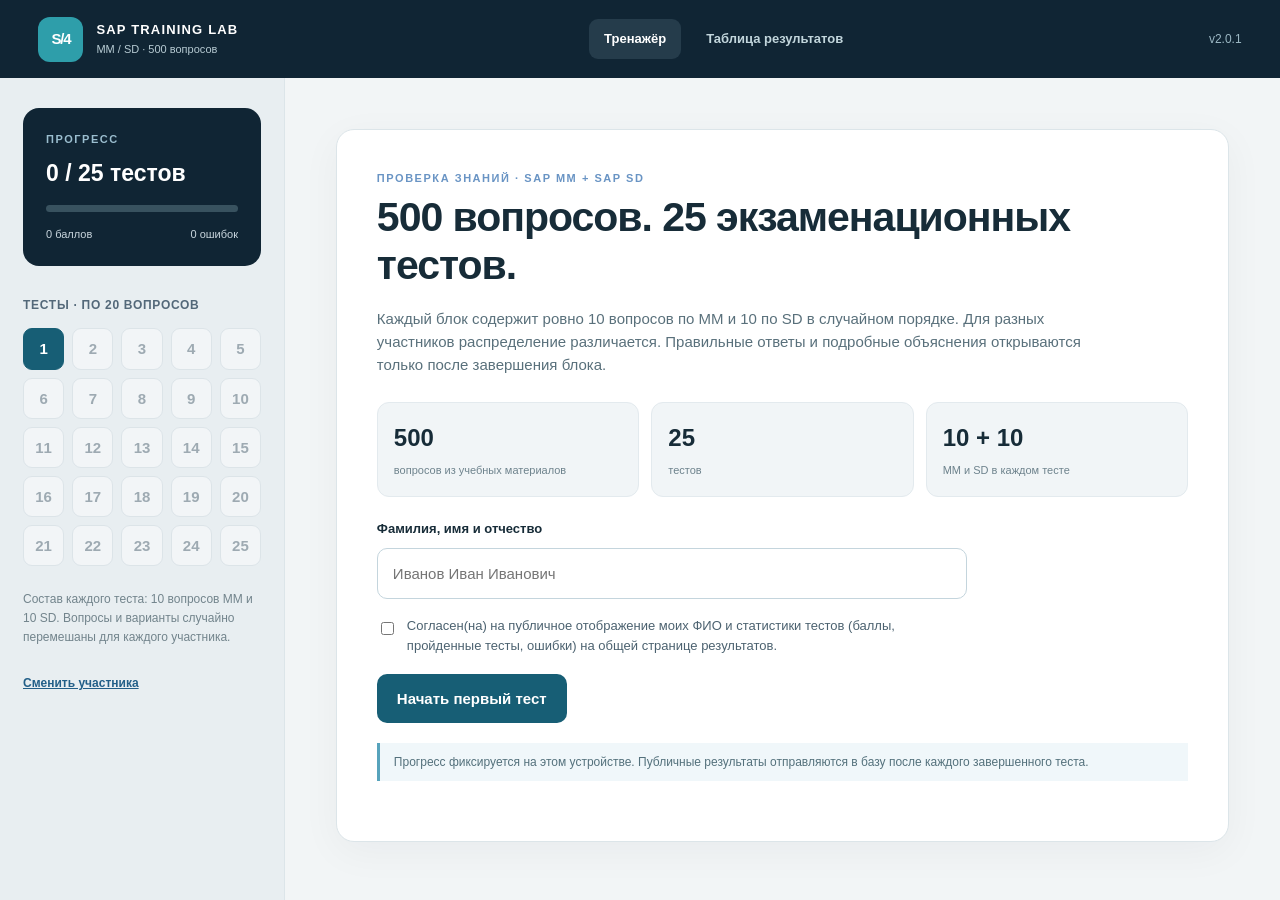
==== commit db7683e8: "chore: display trainer version v2.0.1" ====
--- a/index.html
+++ b/index.html
@@ -1,5 +1,5 @@
 <!doctype html>
 <html lang="ru"><head><meta charset="utf-8"><meta name="viewport" content="width=device-width, initial-scale=1"><meta name="theme-color" content="#0f2030"><meta name="description" content="SAP MM и SAP SD: 500 вопросов, тесты по 20, одинаковое количество MM и SD, подробные объяснения и рейтинг участников."><title>SAP Training Lab — 500 вопросов MM + SD</title><link rel="stylesheet" href="./assets/styles.css"></head>
-<body data-page="trainer"><header class="site-header"><div class="brand"><span class="brand-mark">S/4</span><span><strong>SAP TRAINING LAB</strong><small>MM / SD · 500 вопросов</small></span></div><nav class="topnav"><a class="current" href="./index.html">Тренажёр</a><a href="./leaderboard.html">Таблица результатов</a></nav><span class="version">v2.0.0</span></header>
+<body data-page="trainer"><header class="site-header"><div class="brand"><span class="brand-mark">S/4</span><span><strong>SAP TRAINING LAB</strong><small>MM / SD · 500 вопросов</small></span></div><nav class="topnav"><a class="current" href="./index.html">Тренажёр</a><a href="./leaderboard.html">Таблица результатов</a></nav><span class="version">v2.0.1</span></header>
 <main class="layout"><aside class="sidebar"><div class="panel-dark"><div class="tinycaps">ПРОГРЕСС</div><div class="progress-big" id="progressCaption">0 / 25 тестов</div><div class="progress-track"><div id="progressBar"></div></div><div class="aside-stats"><span id="pointsCaption">0 баллов</span><span id="errorsCaption">0 ошибок</span></div></div><div class="aside-heading">Тесты · по 20 вопросов</div><div id="testNav" class="test-grid"></div><p class="sidebar-note">Состав каждого теста: 10 вопросов MM и 10 SD. Вопросы и варианты случайно перемешаны для каждого участника.</p><button class="link-btn" id="newParticipant" type="button">Сменить участника</button></aside><section class="main-section"><div id="notice" aria-live="polite"></div><div id="app" aria-live="polite"><div class="surface"><h1>Загрузка банка вопросов…</h1></div></div></section></main>
 <script src="./config.js"></script><script src="./assets/app.js" defer></script></body></html>
